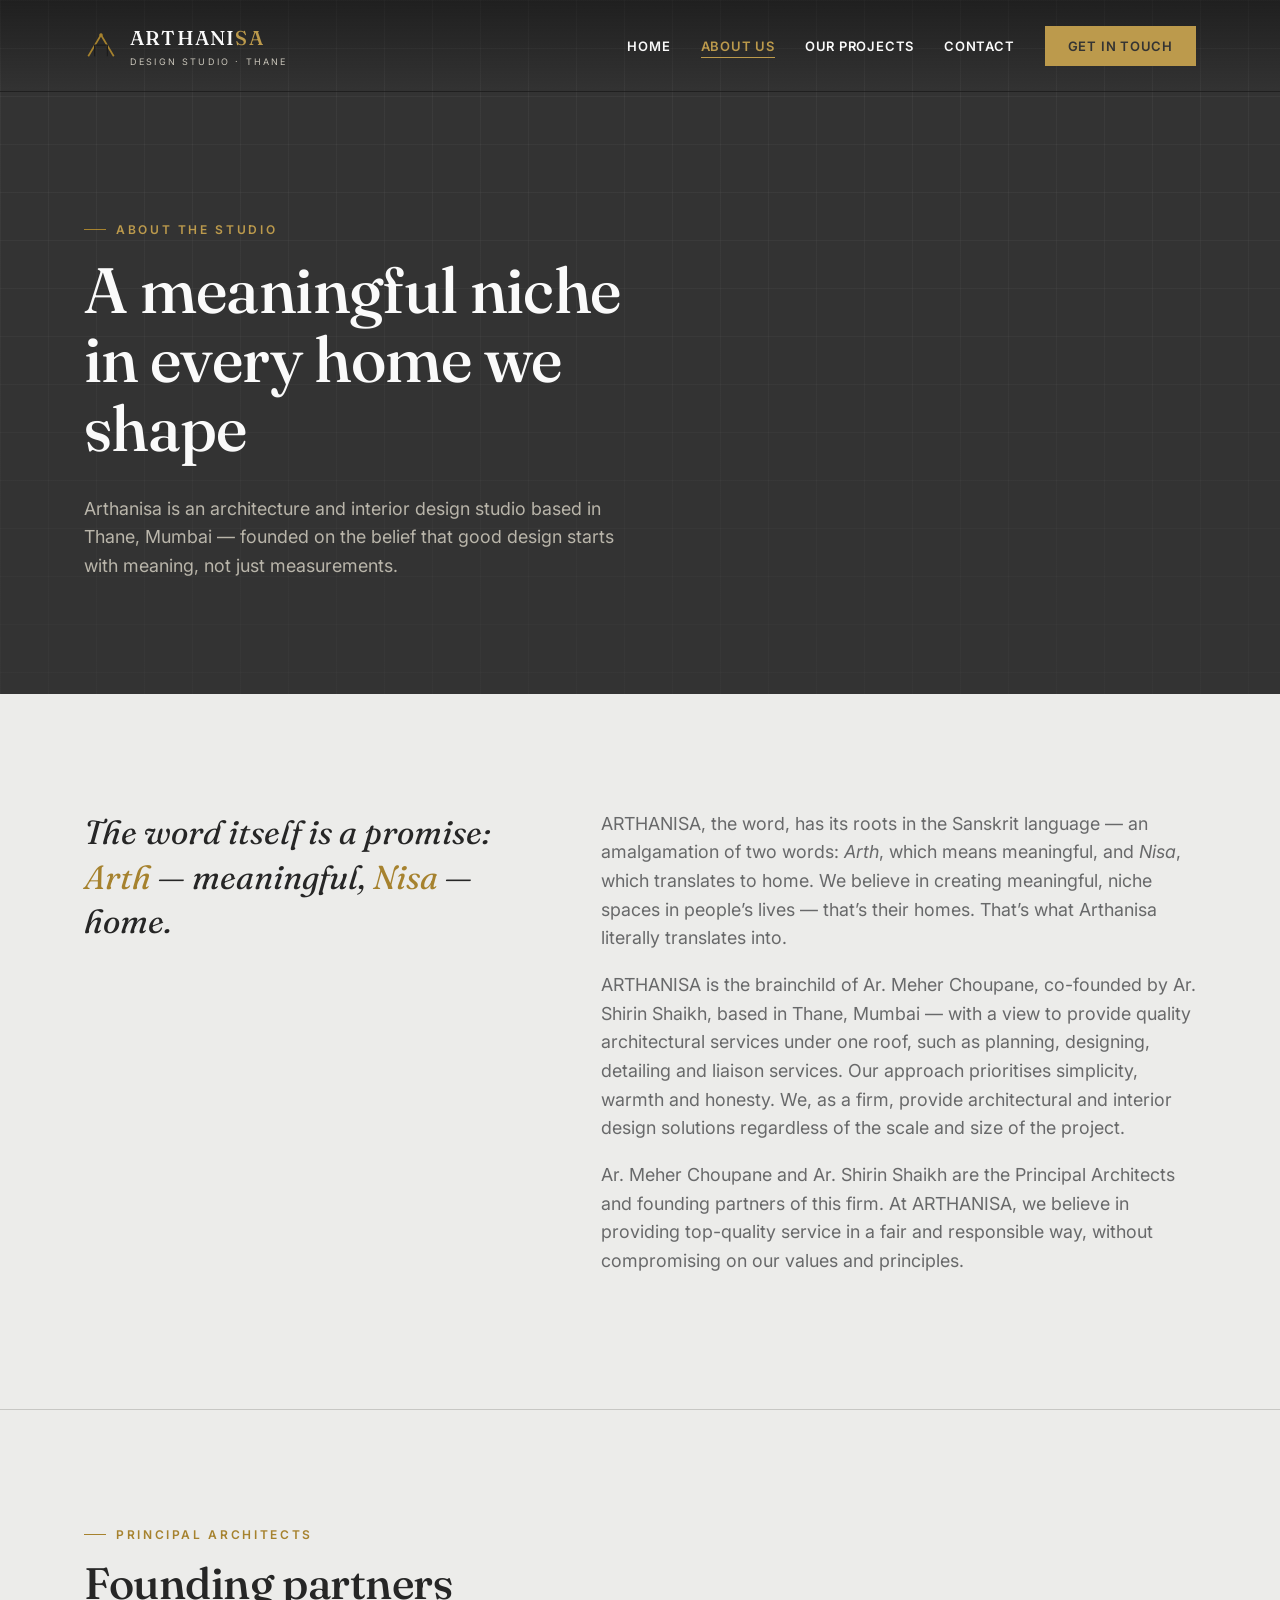
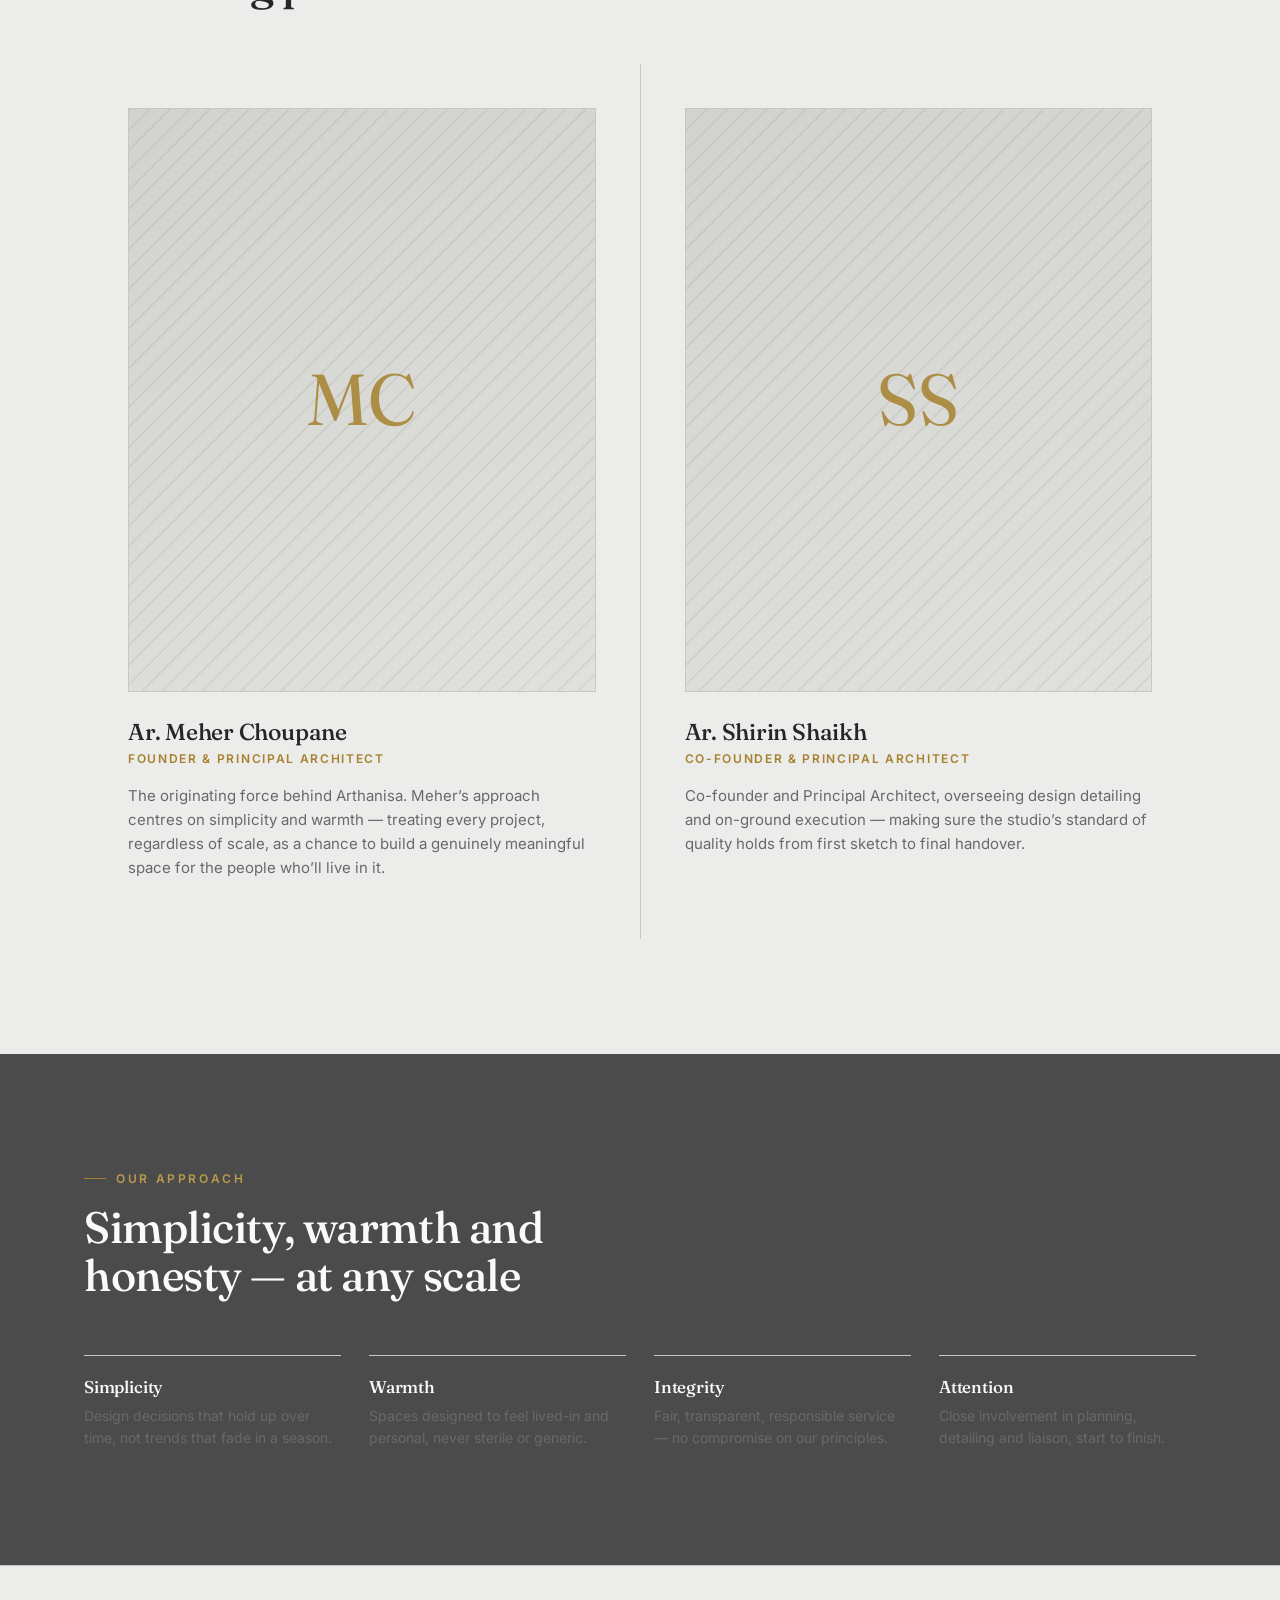
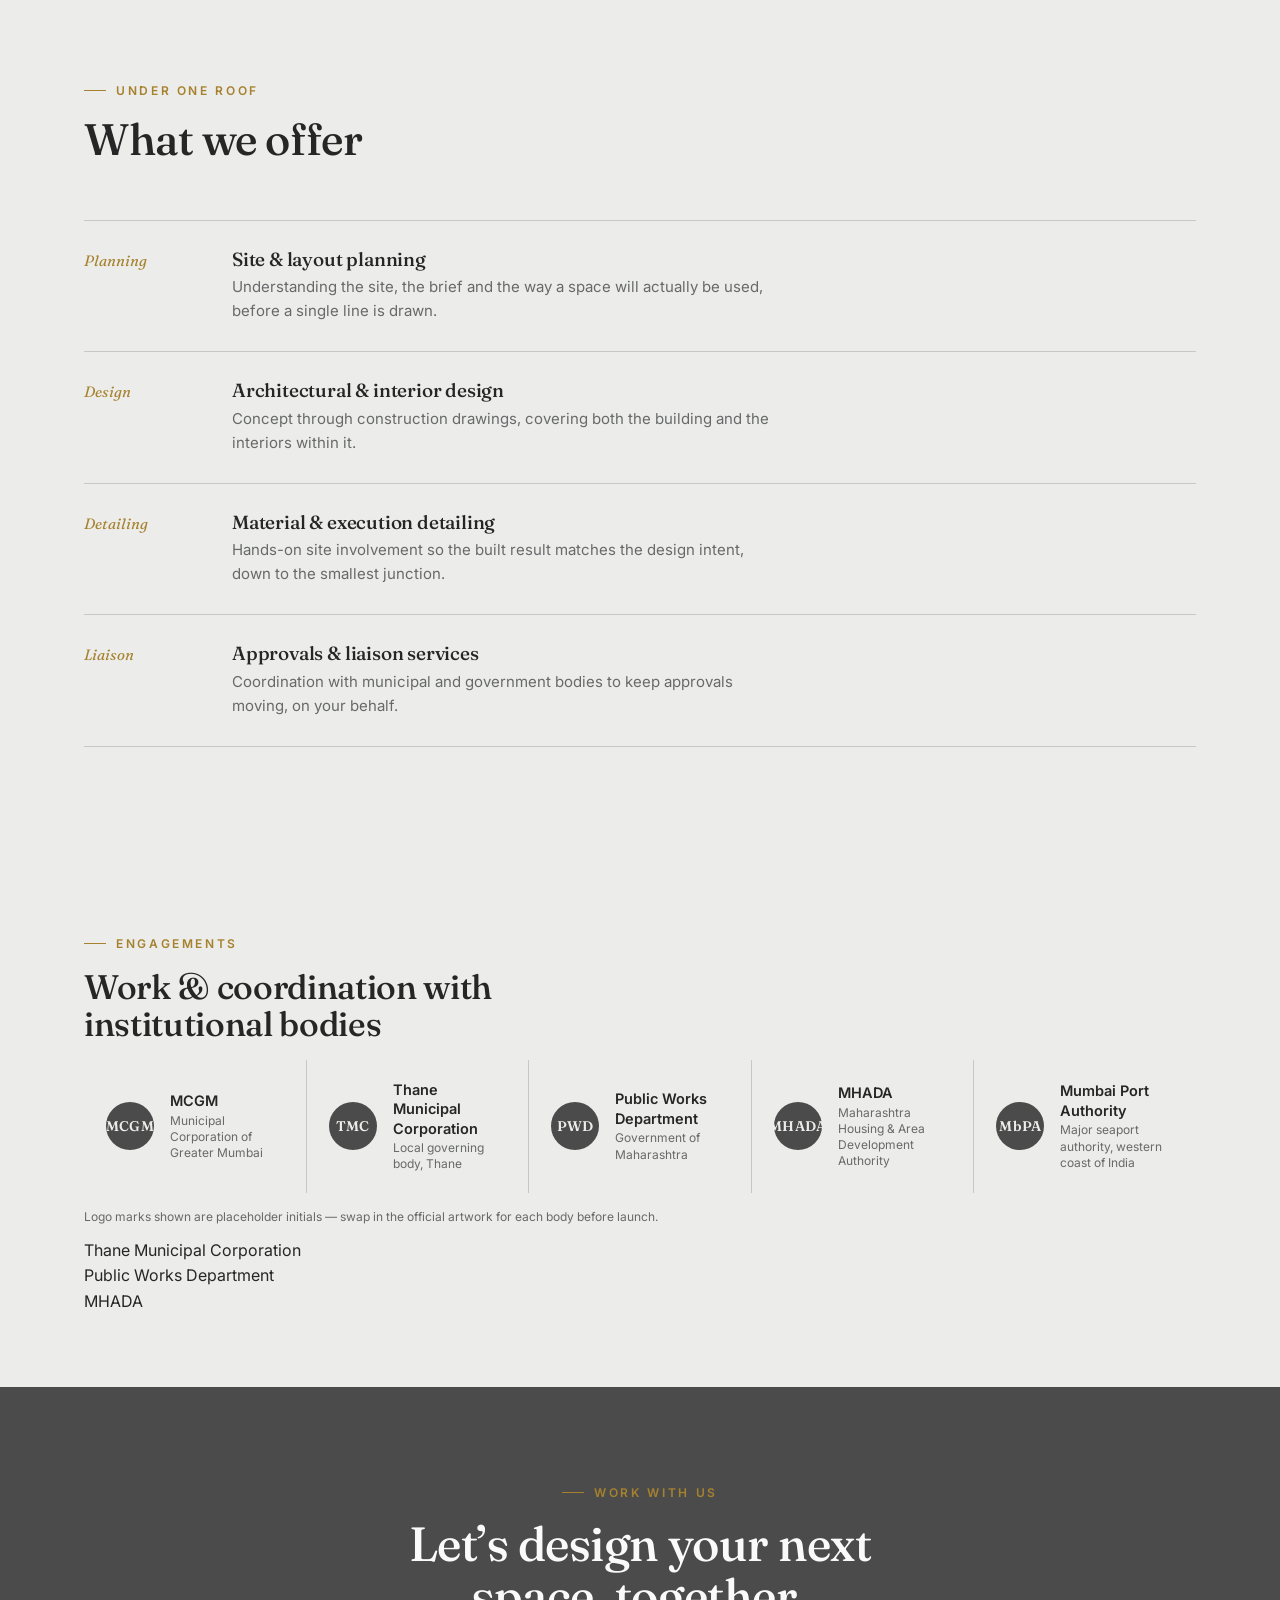
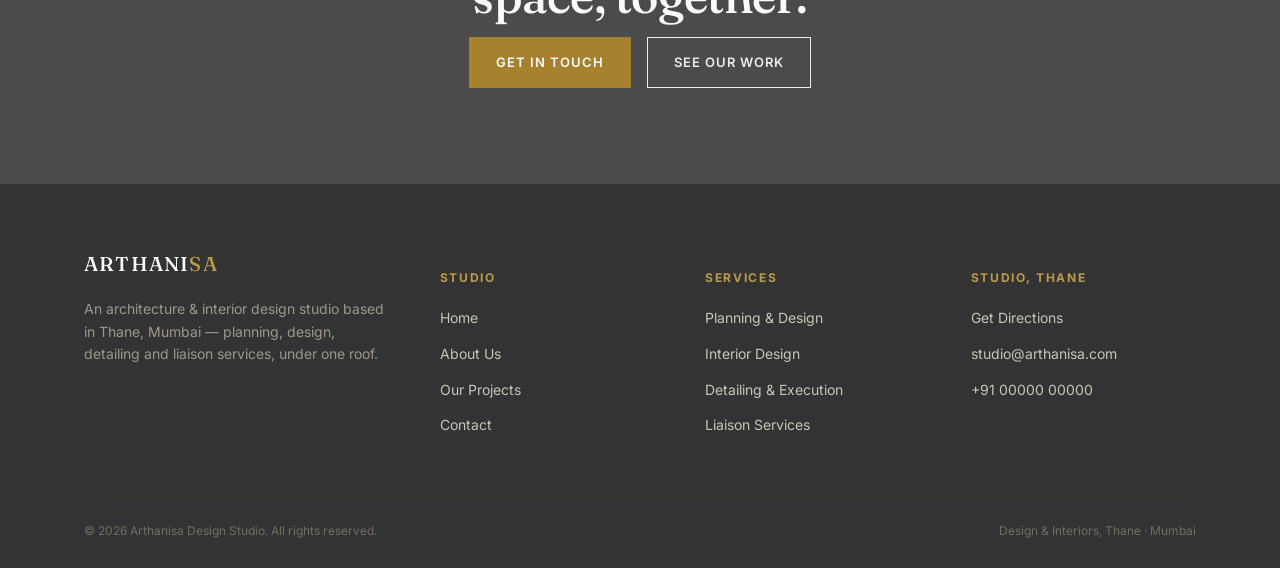
==== about.html @ e9a0fc9a "Add files via upload" ====
<!DOCTYPE html>
<html lang="en">
<head>
<meta charset="UTF-8">
<meta name="viewport" content="width=device-width, initial-scale=1.0">
<title>About Us — Arthanisa Design Studio</title>
<meta name="description" content="Arthanisa Design Studio was founded by Ar. Meher Choupane and co-founded by Ar. Shirin Shaikh in Thane, Mumbai — offering planning, design, detailing and liaison services under one roof.">
<link rel="preconnect" href="https://fonts.googleapis.com">
<link rel="stylesheet" href="style.css">
</head>
<body>

<!-- ================= HEADER ================= -->
<header class="site-header">
  <div class="wrap">
    <a href="index.html" class="logo">
      <svg class="logo-mark" viewBox="0 0 40 40" fill="none" xmlns="http://www.w3.org/2000/svg">
        <path d="M5 32 L20 7 L35 32" stroke="#A6822E" stroke-width="2"/>
        <path d="M12.5 32 V19 H27.5 V32" stroke="#1C1C1C" stroke-width="1.4"/>
        <circle cx="20" cy="7" r="2.1" fill="#A6822E"/>
      </svg>
      <span>
        <span class="logo-word">ARTHANI<em>SA</em></span>
        <span class="logo-sub">Design Studio · Thane</span>
      </span>
    </a>
    <div class="nav-menu">
      <ul class="nav-links">
        <li><a href="index.html">Home</a></li>
        <li><a href="about.html" class="is-active">About Us</a></li>
        <li><a href="projects.html">Our Projects</a></li>
        <li><a href="contact.html">Contact</a></li>
        <li><a href="contact.html" class="nav-cta">Get in Touch</a></li>
  </ul>
      <button class="nav-toggle" aria-label="Toggle menu"><span></span><span></span><span></span></button>
    </div>
  </div>
</header>

<!-- ================= PAGE HERO ================= -->
<section class="page-hero">
  <div class="hero-grid"></div>
  <div class="wrap">
    <div class="eyebrow">About the studio</div>
    <h1>A meaningful niche in every home we shape</h1>
    <p class="lede">Arthanisa is an architecture and interior design studio based in Thane, Mumbai — founded on the belief that good design starts with meaning, not just measurements.</p>
  </div>
</section>

<!-- ================= ORIGIN STORY ================= -->
<section class="section">
  <div class="wrap">
    <div class="philosophy">
      <blockquote class="reveal">The word itself is a promise: <em>Arth</em> — meaningful, <em>Nisa</em> — home.</blockquote>
      <div class="reveal">
        <p class="lede">ARTHANISA, the word, has its roots in the Sanskrit language — an amalgamation of two words: <em>Arth</em>, which means meaningful, and <em>Nisa</em>, which translates to home. We believe in creating meaningful, niche spaces in people&rsquo;s lives — that&rsquo;s their homes. That&rsquo;s what Arthanisa literally translates into.</p>
        <p class="lede">ARTHANISA is the brainchild of Ar. Meher Choupane, co-founded by Ar. Shirin Shaikh, based in Thane, Mumbai — with a view to provide quality architectural services under one roof, such as planning, designing, detailing and liaison services. Our approach prioritises simplicity, warmth and honesty. We, as a firm, provide architectural and interior design solutions regardless of the scale and size of the project.</p>
        <p class="lede">Ar. Meher Choupane and Ar. Shirin Shaikh are the Principal Architects and founding partners of this firm. At ARTHANISA, we believe in providing top-quality service in a fair and responsible way, without compromising on our values and principles.</p>
      </div>
    </div>
  </div>
</section>

<!-- ================= FOUNDERS ================= -->
<section class="section grid-line-top">
  <div class="wrap">
    <div class="eyebrow reveal">Principal architects</div>
    <h2 class="reveal" style="font-size:clamp(28px,3.6vw,44px); max-width:16ch;">Founding partners</h2>

    <div class="founders reveal">
      <div class="founder">
        <div class="founder-photo"><span class="initials">MC</span></div>
        <h3>Ar. Meher Choupane</h3>
        <span class="role">Founder &amp; Principal Architect</span>
        <p>The originating force behind Arthanisa. Meher&rsquo;s approach centres on simplicity and warmth — treating every project, regardless of scale, as a chance to build a genuinely meaningful space for the people who&rsquo;ll live in it.</p>
      </div>
      <div class="founder">
        <div class="founder-photo"><span class="initials">SS</span></div>
        <h3>Ar. Shirin Shaikh</h3>
        <span class="role">Co-Founder &amp; Principal Architect</span>
        <p>Co-founder and Principal Architect, overseeing design detailing and on-ground execution — making sure the studio&rsquo;s standard of quality holds from first sketch to final handover.</p>
      </div>
    </div>
  </div>
</section>

<!-- ================= APPROACH / VALUES ================= -->
<section class="section section--dark">
  <div class="wrap">
    <div class="eyebrow reveal">Our approach</div>
    <h2 class="reveal" style="color:#FAFAFA; font-size:clamp(28px,3.6vw,44px); max-width:18ch;">Simplicity, warmth and honesty — at any scale</h2>
    <div class="value-list reveal">
      <div class="value-item">
        <h4 style="color:#FAFAFA;">Simplicity</h4>
        <p>Design decisions that hold up over time, not trends that fade in a season.</p>
      </div>
      <div class="value-item">
        <h4 style="color:#FAFAFA;">Warmth</h4>
        <p>Spaces designed to feel lived-in and personal, never sterile or generic.</p>
      </div>
      <div class="value-item">
        <h4 style="color:#FAFAFA;">Integrity</h4>
        <p>Fair, transparent, responsible service — no compromise on our principles.</p>
      </div>
      <div class="value-item">
        <h4 style="color:#FAFAFA;">Attention</h4>
        <p>Close involvement in planning, detailing and liaison, start to finish.</p>
      </div>
    </div>
  </div>
</section>

<!-- ================= WHAT WE OFFER ================= -->
<section class="section grid-line-top">
  <div class="wrap">
    <div class="eyebrow reveal">Under one roof</div>
    <h2 class="reveal" style="font-size:clamp(28px,3.6vw,44px); max-width:16ch;">What we offer</h2>
    <div class="process reveal">
      <div class="process-item">
        <span class="step">Planning</span>
        <div>
          <h4>Site &amp; layout planning</h4>
          <p>Understanding the site, the brief and the way a space will actually be used, before a single line is drawn.</p>
        </div>
      </div>
      <div class="process-item">
        <span class="step">Design</span>
        <div>
          <h4>Architectural &amp; interior design</h4>
          <p>Concept through construction drawings, covering both the building and the interiors within it.</p>
        </div>
      </div>
      <div class="process-item">
        <span class="step">Detailing</span>
        <div>
          <h4>Material &amp; execution detailing</h4>
          <p>Hands-on site involvement so the built result matches the design intent, down to the smallest junction.</p>
        </div>
      </div>
      <div class="process-item">
        <span class="step">Liaison</span>
        <div>
          <h4>Approvals &amp; liaison services</h4>
          <p>Coordination with municipal and government bodies to keep approvals moving, on your behalf.</p>
        </div>
      </div>
    </div>
  </div>
</section>

<!-- ================= ENGAGEMENTS ================= -->
<section class="section section--tight">
  <div class="wrap">
    <div class="eyebrow reveal">Engagements</div>
    <h2 class="reveal" style="font-size:clamp(24px,3vw,34px); max-width:20ch;">Work &amp; coordination with institutional bodies</h2>
    <div class="org-badges reveal">
      <div class="org-badge"><span class="mark">MCGM</span><span class="name">MCGM<small>Municipal Corporation of Greater Mumbai</small></span></div>
      <div class="org-badge"><span class="mark">TMC</span><span class="name">Thane Municipal Corporation<small>Local governing body, Thane</small></span></div>
      <div class="org-badge"><span class="mark">PWD</span><span class="name">Public Works Department<small>Government of Maharashtra</small></span></div>
      <div class="org-badge"><span class="mark">MHADA</span><span class="name">MHADA<small>Maharashtra Housing &amp; Area Development Authority</small></span></div>
      <div class="org-badge"><span class="mark">MbPA</span><span class="name">Mumbai Port Authority<small>Major seaport authority, western coast of India</small></span></div>
    </div>
    <p class="form-note reveal" style="margin-top:14px;">Logo marks shown are placeholder initials — swap in the official artwork for each body before launch.</p>
      <div class="engagement">Thane Municipal Corporation</div>
      <div class="engagement">Public Works Department</div>
      <div class="engagement">MHADA</div>
    </div>
  </div>
</section>

<!-- ================= CTA ================= -->
<section class="cta-band">
  <div class="wrap">
    <div class="eyebrow reveal" style="justify-content:center;">Work with us</div>
    <h2 class="reveal">Let&rsquo;s design your next space, together.</h2>
    <div class="cta-actions reveal">
      <a href="contact.html" class="btn btn--gold">Get in Touch</a>
      <a href="projects.html" class="btn btn--on-dark">See Our Work</a>
    </div>
  </div>
</section>

<!-- ================= FOOTER ================= -->
<footer class="site-footer">
  <div class="wrap">
    <div class="footer-top">
      <div class="footer-brand">
        <span class="logo-word">ARTHANI<em style="color:#BC9A4C;font-style:normal;">SA</em></span>
        <p>An architecture &amp; interior design studio based in Thane, Mumbai — planning, design, detailing and liaison services, under one roof.</p>
      </div>
      <div class="footer-col">
        <h5>Studio</h5>
        <ul>
          <li><a href="index.html">Home</a></li>
          <li><a href="about.html">About Us</a></li>
          <li><a href="projects.html">Our Projects</a></li>
          <li><a href="contact.html">Contact</a></li>
        </ul>
      </div>
      <div class="footer-col">
        <h5>Services</h5>
        <ul>
          <li><a href="about.html">Planning &amp; Design</a></li>
          <li><a href="about.html">Interior Design</a></li>
          <li><a href="about.html">Detailing &amp; Execution</a></li>
          <li><a href="about.html">Liaison Services</a></li>
        </ul>
      </div>
      <div class="footer-col">
        <h5>Studio, Thane</h5>
        <ul>
          <li><a href="https://www.google.com/maps/place/Arthanisa+Design+Studio/@19.1889408,72.9808896,14z" target="_blank" rel="noopener">Get Directions</a></li>
          <li><a href="mailto:studio@arthanisa.com">studio@arthanisa.com</a></li>
          <li><a href="tel:+910000000000">+91 00000 00000</a></li>
        </ul>
      </div>
    </div>
    <div class="footer-bottom">
      <span>&copy; 2026 Arthanisa Design Studio. All rights reserved.</span>
      <span>Design &amp; Interiors, Thane · Mumbai</span>
    </div>
  </div>
</footer>

<script src="script.js"></script>
</body>
</html>
---- style.css ----
/* =========================================================
   ARTHANISA — Design tokens
   Grey (concrete / drafting paper) + Gold (accent) editorial theme
   Display: Fraunces  |  Body: Inter  |  Label: Inter (tracked caps)
   ========================================================= */

@import url('https://fonts.googleapis.com/css2?family=Fraunces:ital,opsz,wght@0,9..144,300;0,9..144,400;0,9..144,500;0,9..144,600;1,9..144,400;1,9..144,500&family=Inter:wght@300;400;500;600;700&display=swap');

:root{
  /* greys — neutral concrete / drafting-paper range (no warm/beige cast) */
  --ink:        #262626;
  --charcoal:   #4B4B4B;
  --charcoal-2: #3E3E3E;
  --charcoal-3: #333333;
  --paper:      #ECECEA;
  --paper-2:    #E0E0DD;
  --paper-3:    #D2D2CE;
  --grey-text:  #68696A;
  --grey-line:  #C7C7C4;

  /* gold — used sparingly, as an accent only */
  --gold:       #A6822E;
  --gold-2:     #BC9A4C;
  --gold-soft:  rgba(166,130,46,0.14);

  --white:      #FAFAFA;

  --font-display: 'Fraunces', serif;
  --font-body: 'Inter', sans-serif;

  --container: 1240px;
  --pad: clamp(24px, 5vw, 72px);

  --ease: cubic-bezier(.22,.61,.36,1);
}

*,*::before,*::after{ box-sizing:border-box; }
html{ scroll-behavior:smooth; overflow-x:hidden; }
body{
  margin:0;
  background:var(--paper);
  color:var(--ink);
  font-family:var(--font-body);
  font-weight:400;
  line-height:1.6;
  -webkit-font-smoothing:antialiased;
  overflow-x:hidden;
  max-width:100%;
}
img{ max-width:100%; display:block; }
a{ color:inherit; text-decoration:none; }
h1,h2,h3,h4{
  font-family:var(--font-display);
  font-weight:500;
  line-height:1.08;
  margin:0 0 .5em;
  letter-spacing:-0.01em;
}
p{ margin:0 0 1em; }
ul{ margin:0; padding:0; list-style:none; }
button{ font-family:inherit; }

@media (prefers-reduced-motion: reduce){
  *{ animation-duration:0.001ms !important; animation-iteration-count:1 !important; transition-duration:0.001ms !important; scroll-behavior:auto !important; }
}

/* ---------- utility ---------- */
.wrap{ max-width:var(--container); margin:0 auto; padding:0 var(--pad); }
.eyebrow{
  font-family:var(--font-body);
  font-size:12px;
  letter-spacing:.22em;
  text-transform:uppercase;
  color:var(--gold);
  display:flex;
  align-items:center;
  gap:10px;
  font-weight:600;
  margin-bottom:16px;
}
.eyebrow::before{
  content:"";
  width:22px;height:1px;
  background:var(--gold);
  display:inline-block;
}
.section{ padding:clamp(64px,9vw,120px) 0; }
.section--tight{ padding:clamp(40px,6vw,72px) 0; }
.section--dark{ background:var(--charcoal); color:var(--paper); }
.section--dark .eyebrow{ color:var(--gold-2); }
.grid-line-top{ border-top:1px solid var(--grey-line); }
.center{ text-align:center; }
.lede{
  font-size:clamp(17px,1.4vw,19px);
  color:var(--grey-text);
  max-width:640px;
}
.section--dark .lede{ color:#B9B5AA; }

.btn{
  display:inline-flex;
  align-items:center;
  gap:10px;
  padding:14px 26px;
  border:1px solid var(--ink);
  color:var(--ink);
  font-size:13px;
  letter-spacing:.08em;
  text-transform:uppercase;
  font-weight:600;
  background:transparent;
  cursor:pointer;
  transition:background .35s var(--ease), color .35s var(--ease), border-color .35s var(--ease);
}
.btn:hover{ background:var(--ink); color:var(--white); }
.btn--gold{ border-color:var(--gold); background:var(--gold); color:var(--white); }
.btn--gold:hover{ background:var(--gold-2); border-color:var(--gold-2); color:var(--white); }
.btn--on-dark{ border-color:var(--paper); color:var(--paper); }
.btn--on-dark:hover{ background:var(--paper); color:var(--ink); }
.btn svg{ width:14px; height:14px; transition:transform .35s var(--ease); }
.btn:hover svg{ transform:translateX(4px); }

.tag{
  font-size:11px;
  letter-spacing:.14em;
  text-transform:uppercase;
  color:var(--grey-text);
  font-weight:600;
}

/* ---------- reveal on scroll ---------- */
.reveal{ opacity:0; transform:translateY(22px); transition:opacity .8s var(--ease), transform .8s var(--ease); }
.reveal.is-visible{ opacity:1; transform:translateY(0); }

/* ---------- header ---------- */
/* Full menu visible at the top of the page. Once you scroll past the hero,
   it collapses into a single toggle button; clicking it opens a small
   dropdown panel anchored top-right — not a full-screen takeover. On
   narrow screens there's never room for the full row, so the toggle +
   dropdown pattern is used from the start there too. */
.site-header{
  position:fixed; top:0; left:0; right:0; z-index:100;
  padding:22px 0;
  background:linear-gradient(to bottom, rgba(16,16,16,.55), rgba(16,16,16,0));
  transition:background .4s var(--ease), padding .4s var(--ease), border-color .4s var(--ease);
  border-bottom:1px solid transparent;
}
.site-header.is-scrolled{
  background:rgba(236,236,234,0.9);
  backdrop-filter:blur(14px);
  -webkit-backdrop-filter:blur(14px);
  padding:14px 0;
  border-bottom:1px solid var(--grey-line);
}
.site-header .wrap{ display:flex; align-items:center; justify-content:space-between; gap:20px; }

.logo{ display:flex; align-items:center; gap:12px; position:relative; z-index:101; flex:none; }
.logo-mark{ width:34px; height:34px; flex:none; }
.logo-mark path{ transition:stroke .4s var(--ease); }
.logo-word{
  font-family:var(--font-display);
  font-size:20px;
  letter-spacing:.06em;
  font-weight:500;
  color:var(--white);
  transition:color .4s var(--ease);
}
.logo-word em{ color:var(--gold-2); font-style:normal; transition:color .4s var(--ease); }
.logo-sub{
  display:block;
  font-family:var(--font-body);
  font-size:9px;
  letter-spacing:.24em;
  text-transform:uppercase;
  color:#C9C5BA;
  margin-top:1px;
  transition:color .4s var(--ease);
}
.site-header.is-scrolled .logo-word{ color:var(--ink); }
.site-header.is-scrolled .logo-word em{ color:var(--gold); }
.site-header.is-scrolled .logo-sub{ color:var(--grey-text); }

/* holds the full row + the toggle; positioned so the dropdown can anchor to it */
.nav-menu{ position:relative; display:flex; align-items:center; gap:26px; }

/* full horizontal menu — shown at the top of wide screens */
.nav-links{ display:flex; align-items:center; gap:30px; }
.nav-links a{
  font-size:13px;
  letter-spacing:.06em;
  text-transform:uppercase;
  font-weight:600;
  color:var(--white);
  position:relative;
  padding:4px 0;
  transition:color .3s var(--ease);
}
.nav-links a::after{
  content:"";
  position:absolute; left:0; right:100%; bottom:0;
  height:1px; background:var(--gold-2);
  transition:right .35s var(--ease);
}
.nav-links a:hover::after,
.nav-links a.is-active::after{ right:0; }
.nav-links a.is-active{ color:var(--gold-2); }
.nav-links a.nav-cta{
  padding:11px 22px;
  border:1px solid var(--gold-2); background:var(--gold-2); color:var(--charcoal-3);
  transition:background .3s var(--ease), color .3s var(--ease), border-color .3s var(--ease);
}
.nav-links a.nav-cta::after{ display:none; }
.nav-links a.nav-cta:hover{ background:transparent; color:var(--gold-2); }

.site-header.is-scrolled .nav-links a{ color:var(--ink); }
.site-header.is-scrolled .nav-links a::after{ background:var(--gold); }
.site-header.is-scrolled .nav-links a.is-active{ color:var(--gold); }
.site-header.is-scrolled .nav-links a.nav-cta{ border-color:var(--gold); background:var(--gold); color:var(--white); }
.site-header.is-scrolled .nav-links a.nav-cta:hover{ background:transparent; color:var(--gold); }

/* the toggle — hidden while the full row shows, appears once scrolled (or always, on narrow screens) */
.nav-toggle{
  display:none; flex-direction:column; justify-content:center; gap:6px;
  background:none; border:none; cursor:pointer; padding:8px;
  position:relative; z-index:101;
}
.nav-toggle span{ display:block; width:24px; height:1.5px; background:var(--white); transition:transform .3s var(--ease), opacity .3s var(--ease), background .4s var(--ease); }
.site-header.is-scrolled .nav-toggle span{ background:var(--ink); }
.nav-toggle.is-active span:nth-child(1){ transform:translateY(7px) rotate(45deg); }
.nav-toggle.is-active span:nth-child(2){ opacity:0; }
.nav-toggle.is-active span:nth-child(3){ transform:translateY(-7px) rotate(-45deg); }

.site-header.is-scrolled .nav-toggle{ display:flex; }
.site-header.is-scrolled .nav-links{ display:none; }

/* the compact dropdown — solid, opaque, anchored under the toggle. No fade-through, no full-screen takeover. */
.site-header.is-scrolled .nav-links.is-open{
  display:flex; flex-direction:column; align-items:stretch; gap:2px;
  position:absolute; top:calc(100% + 14px); right:0;
  background:var(--paper); border:1px solid var(--grey-line);
  box-shadow:0 18px 40px rgba(0,0,0,.16);
  padding:14px 18px; min-width:210px;
}
.site-header.is-scrolled .nav-links.is-open a{ color:var(--ink); padding:9px 0; }
.site-header.is-scrolled .nav-links.is-open a.nav-cta{ margin-top:8px; text-align:center; border-color:var(--gold); background:var(--gold); color:var(--white); }
.site-header.is-scrolled .nav-links.is-open a.nav-cta:hover{ background:transparent; color:var(--gold); }

@media (max-width:820px){
  /* never enough room for the full row — toggle + dropdown from the start */
  .nav-links{ display:none; }
  .nav-toggle{ display:flex; }
  .nav-links.is-open{
    display:flex; flex-direction:column; align-items:stretch; gap:2px;
    position:absolute; top:calc(100% + 14px); right:0;
    background:var(--paper); border:1px solid var(--grey-line);
    box-shadow:0 18px 40px rgba(0,0,0,.16);
    padding:14px 18px; min-width:200px; max-width:80vw;
  }
  .nav-links.is-open a{ color:var(--ink) !important; padding:9px 0; }
  .nav-links.is-open a::after{ display:none; }
  .nav-links.is-open a.is-active{ color:var(--gold) !important; }
  .nav-links.is-open a.nav-cta{ margin-top:8px; text-align:center; border-color:var(--gold) !important; background:var(--gold) !important; color:var(--white) !important; }
}

/* ---------- hero (blueprint) ---------- */
.hero{
  position:relative;
  min-height:100vh;
  display:flex; align-items:flex-end;
  background:var(--charcoal-3);
  color:var(--paper);
  overflow:hidden;
}
.hero-grid{
  position:absolute; inset:0;
  background-image:
    linear-gradient(rgba(230,230,228,0.055) 1px, transparent 1px),
    linear-gradient(90deg, rgba(230,230,228,0.055) 1px, transparent 1px);
  background-size:48px 48px;
  mask-image:linear-gradient(to bottom, rgba(0,0,0,.9), rgba(0,0,0,.15));
}
.hero-glow{
  position:absolute; inset:-20% -10% auto -10%; height:70%;
  background:radial-gradient(60% 60% at 70% 20%, rgba(166,130,46,0.13), transparent 70%);
  pointer-events:none;
}
.hero-art{
  position:absolute; right:clamp(-60px,4vw,60px); top:50%;
  transform:translateY(-50%);
  width:min(52vw,640px);
  opacity:.9;
}
.hero-art path,.hero-art line,.hero-art circle,.hero-art rect{
  vector-effect:non-scaling-stroke;
}
.hero-inner{ position:relative; z-index:2; padding-bottom:clamp(56px,8vw,96px); width:100%; }
.hero-kicker{
  display:flex; align-items:center; gap:12px;
  font-size:12px; letter-spacing:.24em; text-transform:uppercase;
  color:var(--gold-2); font-weight:600; margin-bottom:28px;
}
.hero-kicker::before{ content:""; width:34px; height:1px; background:var(--gold-2); }
.hero h1{
  font-size:clamp(40px,6.4vw,84px);
  max-width:16ch;
  color:var(--white);
  margin-bottom:28px;
}
.hero h1 em{ font-style:italic; color:var(--gold-2); font-weight:400; }
.hero-sub{
  max-width:520px;
  color:#B9B5AA;
  font-size:clamp(15px,1.2vw,18px);
  margin-bottom:40px;
}
.hero-actions{ display:flex; gap:16px; flex-wrap:wrap; align-items:center; }
.hero-coords{
  position:absolute; left:var(--pad); bottom:32px; z-index:2;
  display:flex; gap:36px; color:#8A867B; font-size:11px; letter-spacing:.12em; text-transform:uppercase;
}
.hero-coords b{ display:block; color:var(--paper); font-family:var(--font-display); font-size:22px; font-weight:500; letter-spacing:0; text-transform:none; margin-bottom:2px;}
@media (max-width:880px){
  .hero-art{ opacity:.35; width:80vw; right:-10vw; }
  .hero-coords{ display:none; }
}

/* ---------- inner page hero (shorter) ---------- */
.page-hero{
  position:relative;
  padding:clamp(160px,20vw,220px) 0 clamp(64px,8vw,96px);
  background:var(--charcoal-3);
  color:var(--paper);
  overflow:hidden;
}
.page-hero .hero-grid{ mask-image:linear-gradient(to bottom, rgba(0,0,0,.9), rgba(0,0,0,.35)); }
.page-hero h1{ font-size:clamp(38px,5.6vw,64px); color:var(--white); max-width:14ch; }
.page-hero .lede{ color:#B9B5AA; max-width:560px; }
.page-hero .eyebrow{ color:var(--gold-2); }

/* ---------- philosophy / quote strip ---------- */
.philosophy{
  display:grid; grid-template-columns:0.85fr 1.15fr; gap:clamp(32px,6vw,96px);
  align-items:start;
}
.philosophy blockquote{
  margin:0; font-family:var(--font-display); font-weight:400; font-style:italic;
  font-size:clamp(22px,2.6vw,34px); line-height:1.35; color:var(--ink);
}
.philosophy blockquote em{ color:var(--gold); font-style:italic; }
@media (max-width:820px){ .philosophy{ grid-template-columns:1fr; } }

/* ---------- number cards / expertise ---------- */
.card-grid{ display:grid; grid-template-columns:repeat(3,1fr); gap:1px; background:var(--grey-line); margin-top:56px; }
.exp-card{ background:var(--paper); padding:40px 32px; position:relative; }
.exp-card .num{ font-family:var(--font-display); font-style:italic; color:var(--gold); font-size:14px; margin-bottom:24px; display:block; }
.exp-card h3{ font-size:21px; margin-bottom:12px; }
.exp-card p{ color:var(--grey-text); font-size:15px; margin:0; }
@media (max-width:880px){ .card-grid{ grid-template-columns:1fr; } }

/* ---------- founders ---------- */
.founders{ display:grid; grid-template-columns:repeat(2,1fr); gap:1px; background:var(--grey-line); margin-top:56px; }
.founder{ background:var(--paper); padding:44px; }
.founder-photo{
  width:100%; aspect-ratio:4/5; margin-bottom:28px;
  background:
    repeating-linear-gradient(135deg, rgba(28,28,28,0.06) 0 2px, transparent 2px 14px),
    linear-gradient(160deg, var(--paper-3), var(--paper-2));
  position:relative; overflow:hidden;
  border:1px solid var(--grey-line);
}
.founder-photo .initials{
  position:absolute; inset:0; display:flex; align-items:center; justify-content:center;
  font-family:var(--font-display); font-size:clamp(48px,6vw,72px); color:var(--gold); opacity:.85;
}
.founder h3{ font-size:23px; margin-bottom:4px; }
.founder .role{ display:block; font-size:12px; letter-spacing:.14em; text-transform:uppercase; color:var(--gold); font-weight:600; margin-bottom:16px; }
.founder p{ color:var(--grey-text); font-size:15px; }
@media (max-width:720px){ .founders{ grid-template-columns:1fr; } }

/* ---------- values list ---------- */
.value-list{ display:grid; grid-template-columns:repeat(4,1fr); gap:28px; margin-top:56px; }
.value-item{ padding-top:22px; border-top:1px solid var(--grey-line); }
.value-item h4{ font-size:17px; margin-bottom:8px; }
.value-item p{ color:var(--grey-text); font-size:14px; margin:0; }
@media (max-width:880px){ .value-list{ grid-template-columns:repeat(2,1fr); } }
@media (max-width:520px){ .value-list{ grid-template-columns:1fr; } }

/* ---------- engagements / empanelled bodies, with a logo mark each ---------- */
.org-badges{ display:flex; flex-wrap:wrap; gap:1px; background:var(--grey-line); margin-top:16px; }
.org-badge{
  flex:1 1 220px; min-height:96px; padding:20px 22px;
  background:var(--paper);
  display:flex; align-items:center; gap:16px;
}
.org-badge .mark{
  flex:none; width:48px; height:48px; border-radius:50%;
  background:var(--charcoal); color:var(--paper);
  display:flex; align-items:center; justify-content:center;
  font-family:var(--font-display); font-size:14px; font-weight:600; letter-spacing:.02em;
}
.org-badge .name{ font-size:14.5px; font-weight:600; color:var(--ink); line-height:1.35; }
.org-badge .name small{ display:block; font-weight:400; color:var(--grey-text); font-size:12px; margin-top:2px; }
.section--dark .org-badges{ background:#413F39; }
.section--dark .org-badge{ background:var(--charcoal-2); }
.section--dark .org-badge .name{ color:var(--paper); }
.section--dark .org-badge .name small{ color:#9C988D; }
.section--dark .org-badge .mark{ background:var(--paper); color:var(--charcoal-3); }
@media (max-width:560px){ .org-badge{ flex:1 1 100%; } }

/* ---------- projects grid ---------- */
.filter-bar{ display:flex; gap:10px; flex-wrap:wrap; margin:44px 0 8px; }
.filter-btn{
  padding:10px 20px; border:1px solid var(--grey-line); background:transparent;
  font-size:12px; letter-spacing:.1em; text-transform:uppercase; font-weight:600; color:var(--grey-text);
  cursor:pointer; transition:all .3s var(--ease);
}
.filter-btn:hover{ border-color:var(--gold); color:var(--ink); }
.filter-btn.is-active{ background:var(--ink); border-color:var(--ink); color:var(--white); }

/* ---------- project feature list (StudioMAT-style: map + gallery + spec sheet) ---------- */
.project-list{ margin-top:36px; }
.project-feature{
  display:grid; grid-template-columns:1.15fr 1fr; gap:clamp(28px,4vw,56px);
  padding:clamp(28px,4vw,44px) 0; border-top:1px solid var(--grey-line);
  align-items:center;
}
.project-list .project-feature:last-child{ border-bottom:1px solid var(--grey-line); }
.pf-media{
  display:grid; grid-template-columns:1fr 1fr; grid-template-rows:1fr 1fr; gap:8px;
  aspect-ratio:16/11;
}
.pf-tile{
  position:relative; overflow:hidden; border:1px solid var(--grey-line);
  background:linear-gradient(150deg, var(--paper-3), var(--paper-2));
}
.pf-tile.pf-map{
  grid-row:1 / 3;
  display:flex; align-items:center; justify-content:center;
  background:var(--paper-2);
}
.pf-meta h3{ font-size:clamp(21px,2.2vw,26px); margin:6px 0 0; }
.pf-meta .tag{ display:block; margin-bottom:6px; }
.pf-specs{
  display:grid; grid-template-columns:1fr 1fr; gap:16px 24px;
  margin:22px 0; padding:20px 0; border-top:1px solid var(--grey-line); border-bottom:1px solid var(--grey-line);
}
.pf-specs dt{ font-size:11px; letter-spacing:.12em; text-transform:uppercase; color:var(--grey-text); margin-bottom:4px; }
.pf-specs dd{ margin:0; font-size:15px; color:var(--ink); font-weight:500; }
.pf-meta .loc{ font-size:13px; color:var(--grey-text); }
.project-feature.is-hidden{ display:none; }
@media (max-width:780px){
  .project-feature{ grid-template-columns:1fr; }
  .pf-media{ order:-1; }
}

.project-grid{ display:grid; grid-template-columns:repeat(3,1fr); gap:28px; margin-top:36px; }
.project-card{
  display:block; border:1px solid var(--grey-line); overflow:hidden; background:var(--paper);
  transition:transform .1s;
}
.project-thumb{
  aspect-ratio:5/4; position:relative; overflow:hidden;
  background:
    repeating-linear-gradient(45deg, rgba(28,28,28,0.05) 0 2px, transparent 2px 16px),
    linear-gradient(150deg, var(--paper-3), var(--paper-2));
}
.project-thumb svg{ position:absolute; inset:0; width:100%; height:100%; }
.project-thumb .corner{ position:absolute; width:14px; height:14px; border-color:var(--gold); opacity:.8; }
.project-thumb .corner.tl{ top:12px; left:12px; border-top:1px solid; border-left:1px solid; }
.project-thumb .corner.br{ bottom:12px; right:12px; border-bottom:1px solid; border-right:1px solid; }
.project-body{ padding:22px 22px 26px; }
.project-body .tag{ margin-bottom:8px; display:block; }
.project-body h3{ font-size:19px; margin-bottom:4px; }
.project-body .loc{ font-size:13px; color:var(--grey-text); }
@media (max-width:980px){ .project-grid{ grid-template-columns:repeat(2,1fr); } }
@media (max-width:620px){ .project-grid{ grid-template-columns:1fr; } }

.project-card[data-cat]{ }
.project-card.is-hidden{ display:none; }
/* project-feature.is-hidden already declared above, next to .project-feature */

/* ---------- process / timeline ---------- */
.process{ counter-reset:step; margin-top:56px; }
.process-item{
  display:grid; grid-template-columns:120px 1fr; gap:28px;
  padding:28px 0; border-top:1px solid var(--grey-line);
}
.process-item:last-child{ border-bottom:1px solid var(--grey-line); }
.process-item .step{
  font-family:var(--font-display); font-style:italic; color:var(--gold); font-size:15px;
}
.process-item h4{ font-size:19px; margin-bottom:6px; }
.process-item p{ color:var(--grey-text); margin:0; font-size:15px; max-width:60ch; }
@media (max-width:620px){ .process-item{ grid-template-columns:1fr; gap:6px; } }

/* ---------- testimonials ---------- */
.testimonial{
  border-top:1px solid #413F39; padding:36px 0; display:grid; grid-template-columns:1fr auto; gap:24px; align-items:start;
}
.testimonial:last-child{ border-bottom:1px solid #413F39; }
.testimonial p{ font-family:var(--font-display); font-style:italic; font-size:clamp(18px,2vw,23px); margin:0 0 14px; color:var(--white); line-height:1.45; }
.testimonial .who{ font-size:12px; letter-spacing:.1em; text-transform:uppercase; color:var(--gold-2); }
@media (max-width:700px){ .testimonial{ grid-template-columns:1fr; } }

/* ---------- CTA band ---------- */
.cta-band{
  background:var(--charcoal); color:var(--paper);
  padding:clamp(56px,8vw,96px) 0; text-align:center;
}
.cta-band h2{ color:var(--white); font-size:clamp(30px,4vw,48px); max-width:16ch; margin:0 auto 16px; }
.cta-band .lede{ margin:0 auto 36px; color:#B9B5AA; }
.cta-actions{ display:flex; gap:16px; justify-content:center; flex-wrap:wrap; }

/* ---------- contact ---------- */
.contact-layout{ display:grid; grid-template-columns:1fr 1fr; gap:clamp(40px,6vw,96px); }
.info-row{ display:flex; gap:18px; padding:22px 0; border-top:1px solid var(--grey-line); }
.info-row:last-child{ border-bottom:1px solid var(--grey-line); }
.info-row .ico{ width:20px; height:20px; flex:none; margin-top:3px; color:var(--gold); }
.info-row h4{ font-size:14px; letter-spacing:.06em; text-transform:uppercase; margin-bottom:4px; }
.info-row p{ margin:0; color:var(--grey-text); font-size:15px; }
.info-row a:hover{ color:var(--gold); }

.form-field{ margin-bottom:22px; }
.form-field label{ display:block; font-size:12px; letter-spacing:.1em; text-transform:uppercase; font-weight:600; color:var(--grey-text); margin-bottom:8px; }
.form-field input, .form-field textarea, .form-field select{
  width:100%; border:none; border-bottom:1px solid var(--grey-line); background:transparent;
  padding:10px 2px; font-family:var(--font-body); font-size:15px; color:var(--ink); outline:none;
  transition:border-color .3s var(--ease);
}
.form-field input:focus, .form-field textarea:focus, .form-field select:focus{ border-color:var(--gold); }
.form-field textarea{ resize:vertical; min-height:110px; }
.form-note{ font-size:12px; color:var(--grey-text); margin-top:-6px; }

.map-wrap{ border:1px solid var(--grey-line); margin-top:56px; }
.map-wrap iframe{ width:100%; height:420px; border:0; filter:grayscale(1) contrast(1.05); display:block; }
@media (max-width:880px){ .contact-layout{ grid-template-columns:1fr; } }

/* ---------- footer ---------- */
.site-footer{ background:var(--charcoal-3); color:#9C988D; padding:64px 0 28px; }
.footer-top{ display:grid; grid-template-columns:1.4fr 1fr 1fr 1fr; gap:40px; padding-bottom:48px; border-bottom:1px solid #37342E; }
.footer-brand .logo-word{ color:var(--white); }
.footer-brand p{ color:#9C988D; font-size:14px; margin-top:18px; max-width:34ch; }
.footer-col h5{ font-size:12px; letter-spacing:.14em; text-transform:uppercase; color:var(--gold-2); margin-bottom:18px; }
.footer-col li{ margin-bottom:10px; }
.footer-col a{ font-size:14px; color:#C9C5BA; }
.footer-col a:hover{ color:var(--gold-2); }
.footer-bottom{ display:flex; justify-content:space-between; flex-wrap:wrap; gap:12px; padding-top:24px; font-size:12px; color:#726E64; }
@media (max-width:820px){ .footer-top{ grid-template-columns:1fr 1fr; } }
@media (max-width:520px){ .footer-top{ grid-template-columns:1fr; } }

/* ---------- misc page sections ---------- */
.split{ display:grid; grid-template-columns:1fr 1fr; gap:clamp(32px,6vw,80px); align-items:center; }
@media (max-width:880px){ .split{ grid-template-columns:1fr; } }
.figure-panel{
  aspect-ratio:4/5;
  background:
    repeating-linear-gradient(135deg, rgba(28,28,28,0.055) 0 2px, transparent 2px 16px),
    linear-gradient(155deg, var(--paper-3), var(--paper-2));
  border:1px solid var(--grey-line);
  position:relative;
}
.figure-panel svg{ position:absolute; inset:0; }
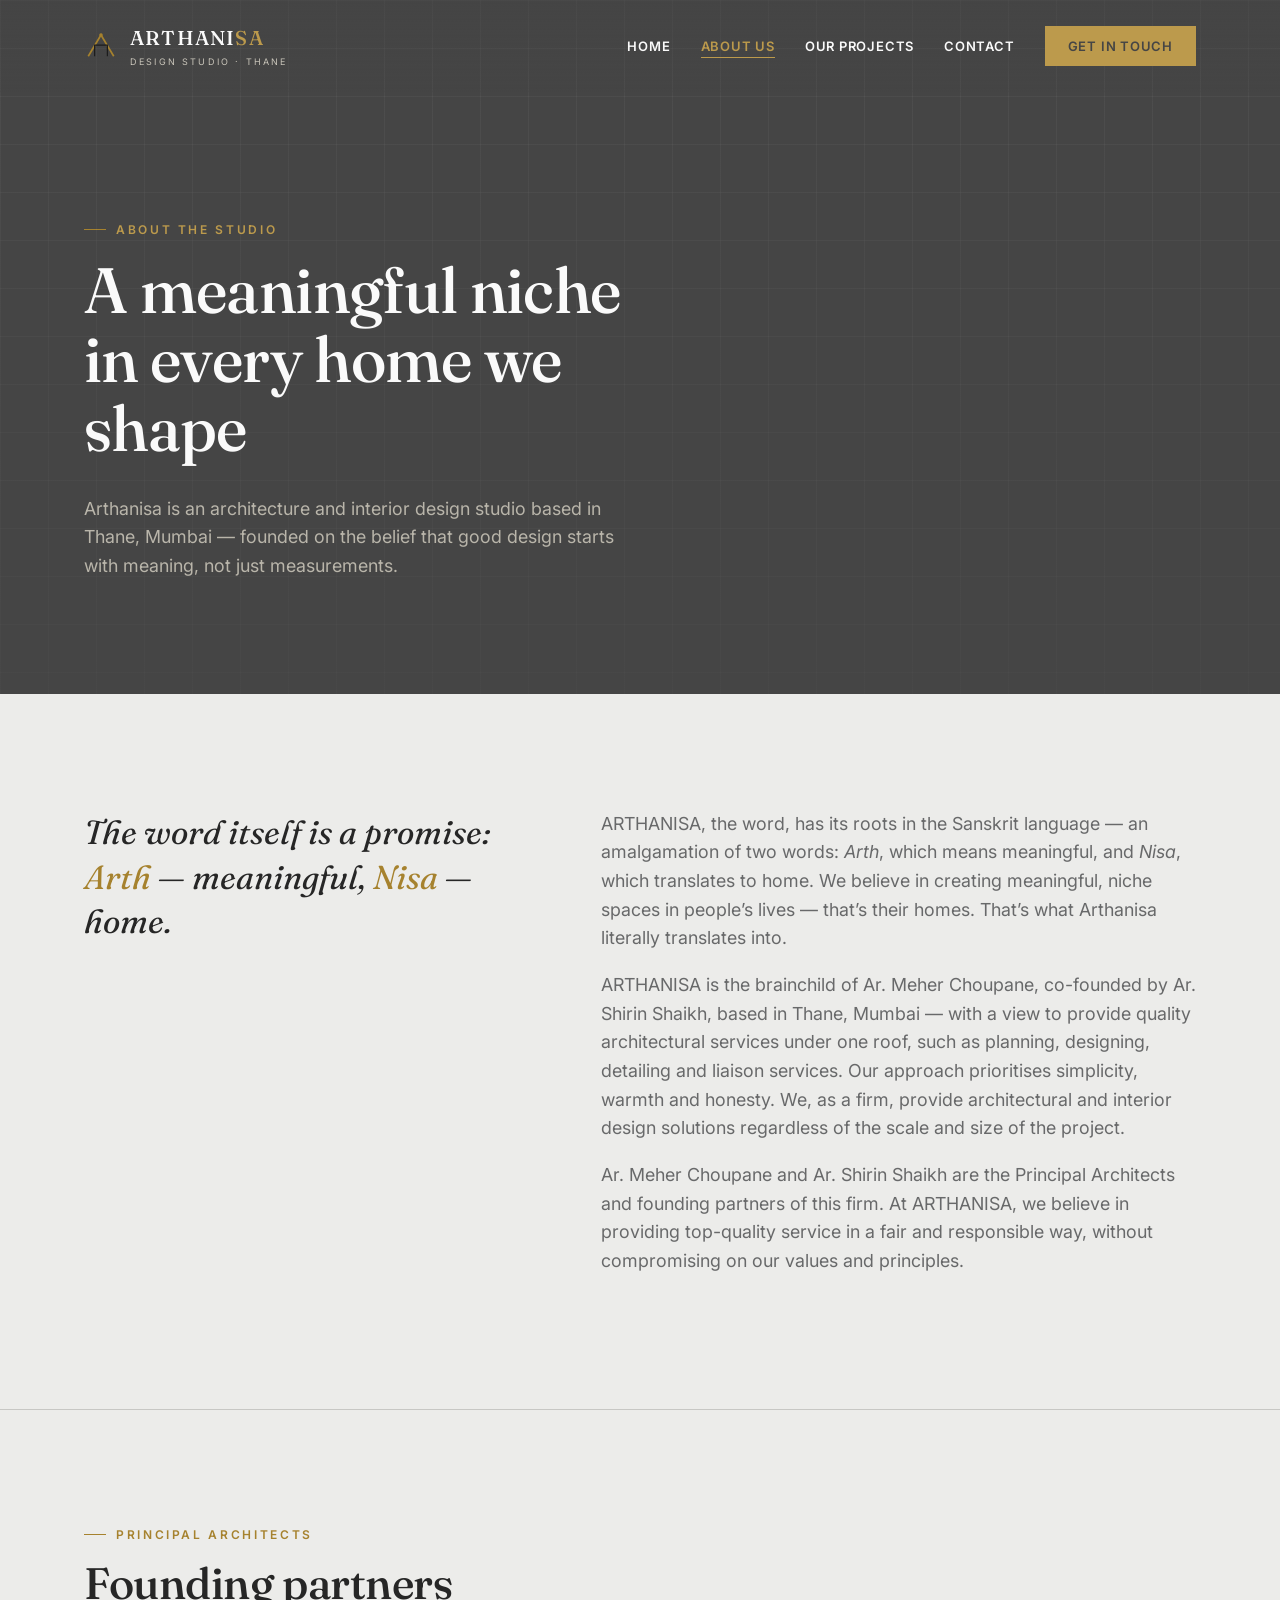
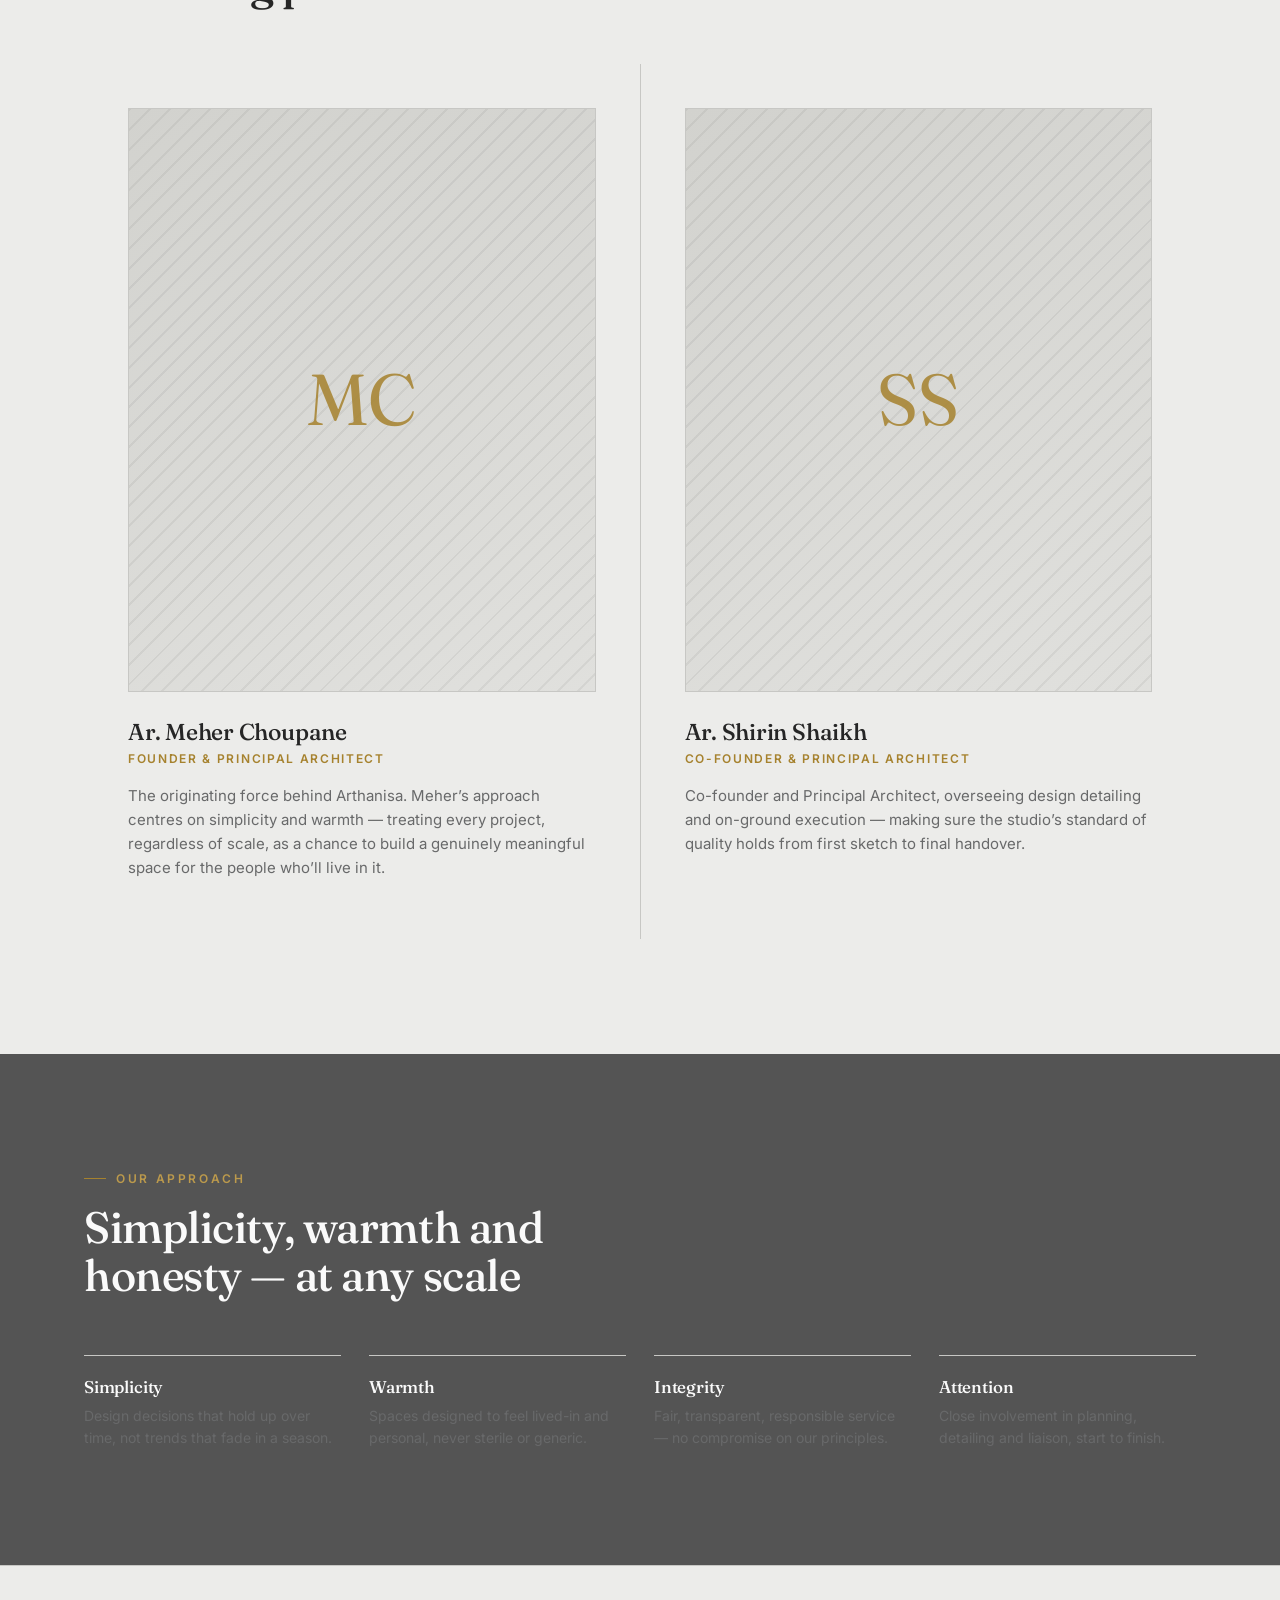
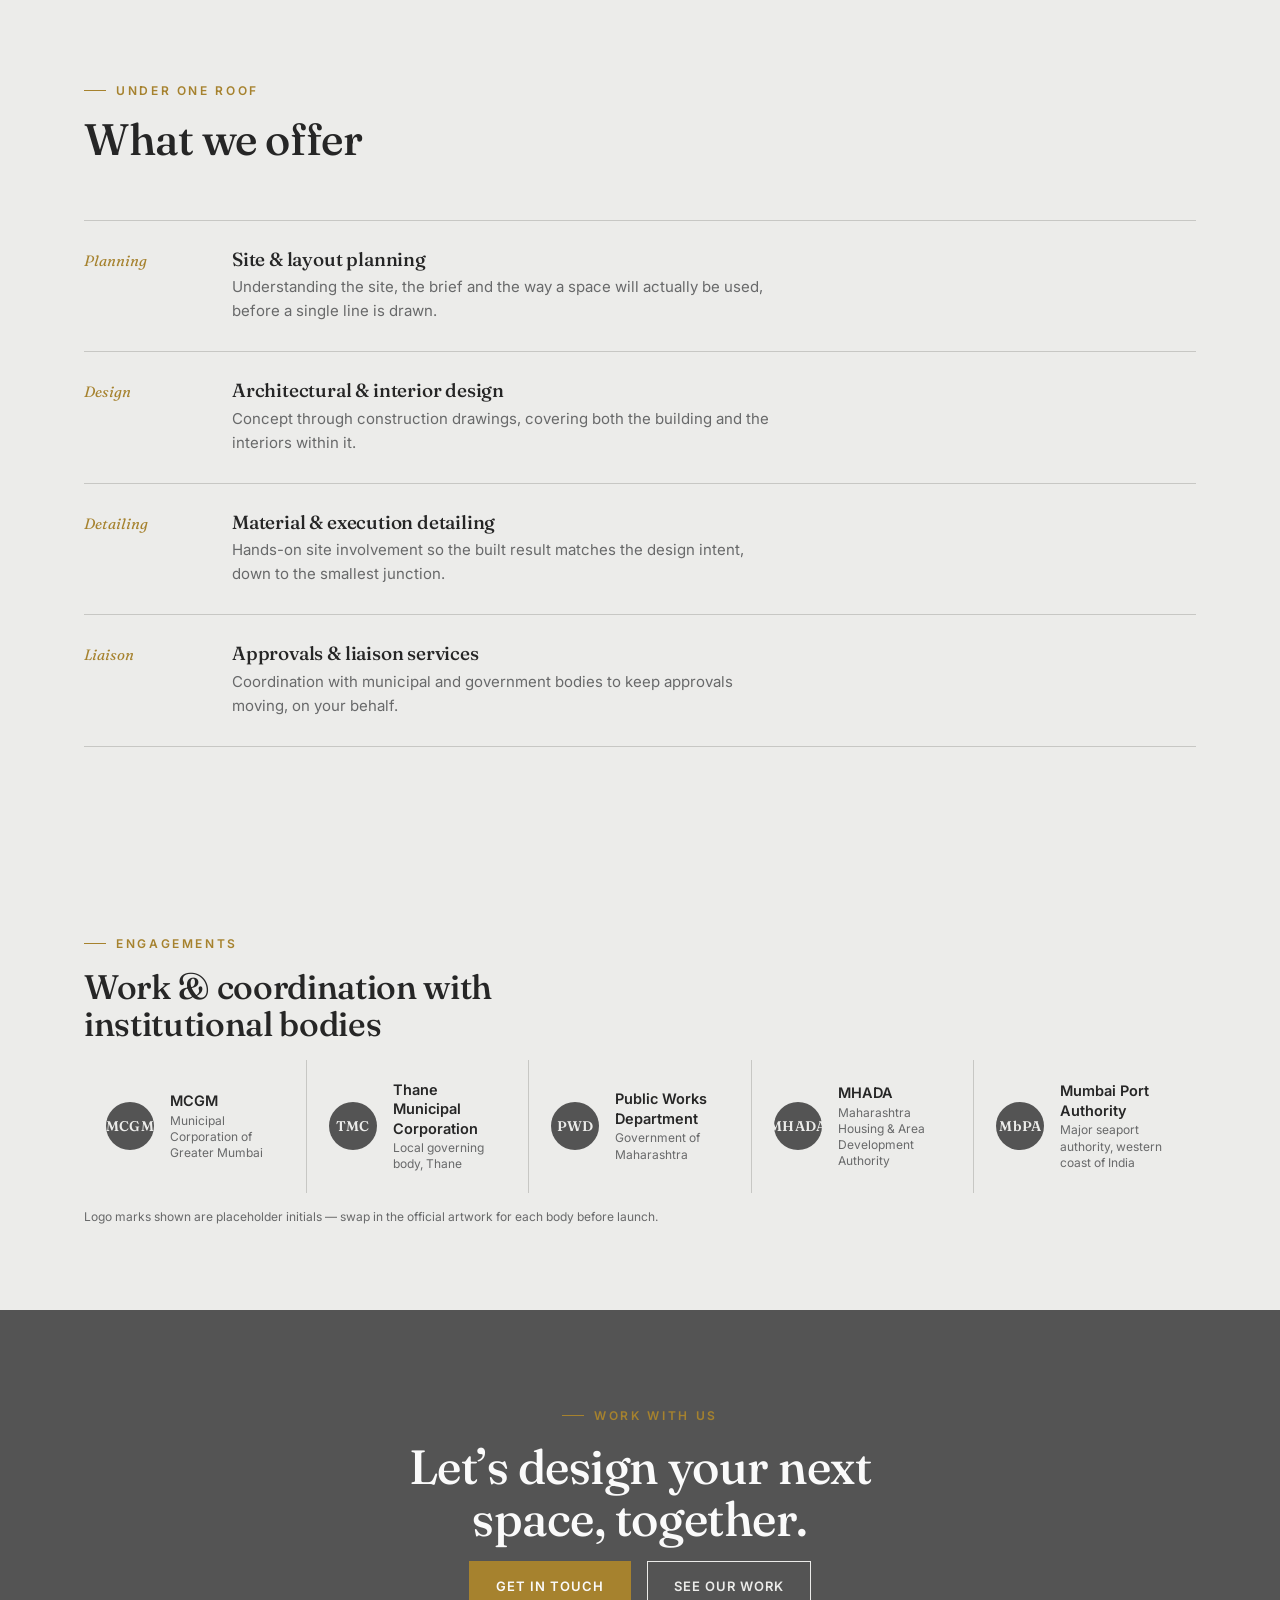
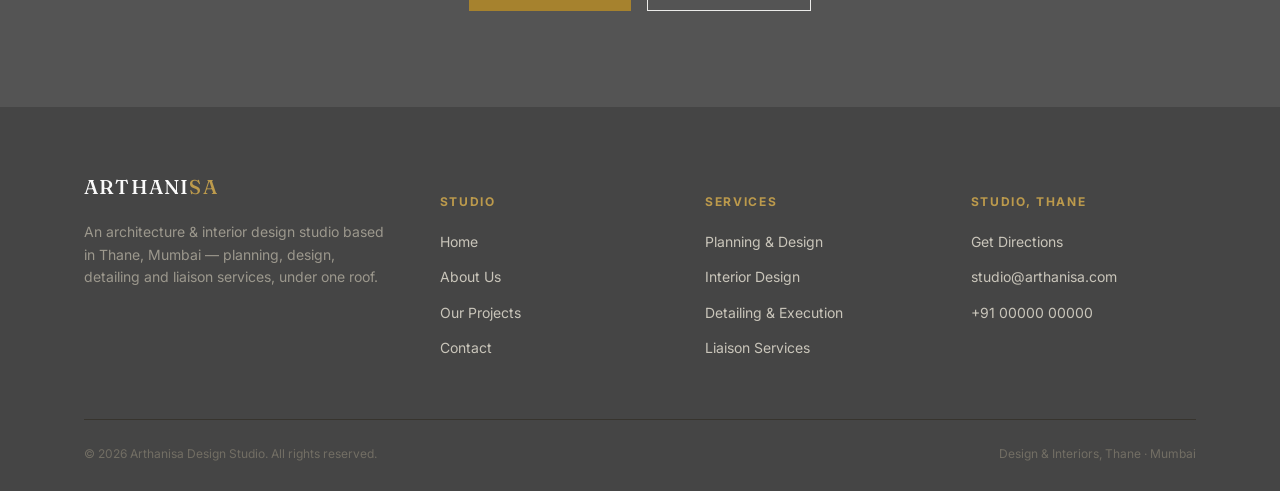
==== commit d683e97f: "Add files via upload" ====
--- a/about.html
+++ b/about.html
@@ -6,6 +6,7 @@
 <title>About Us — Arthanisa Design Studio</title>
 <meta name="description" content="Arthanisa Design Studio was founded by Ar. Meher Choupane and co-founded by Ar. Shirin Shaikh in Thane, Mumbai — offering planning, design, detailing and liaison services under one roof.">
 <link rel="preconnect" href="https://fonts.googleapis.com">
+<link rel="preconnect" href="https://fonts.gstatic.com" crossorigin>
 <link rel="stylesheet" href="style.css">
 </head>
 <body>
@@ -161,10 +162,6 @@
       <div class="org-badge"><span class="mark">MbPA</span><span class="name">Mumbai Port Authority<small>Major seaport authority, western coast of India</small></span></div>
     </div>
     <p class="form-note reveal" style="margin-top:14px;">Logo marks shown are placeholder initials — swap in the official artwork for each body before launch.</p>
-      <div class="engagement">Thane Municipal Corporation</div>
-      <div class="engagement">Public Works Department</div>
-      <div class="engagement">MHADA</div>
-    </div>
   </div>
 </section>
 
--- a/style.css
+++ b/style.css
@@ -4,14 +4,14 @@
    Display: Fraunces  |  Body: Inter  |  Label: Inter (tracked caps)
    ========================================================= */
 
-@import url('https://fonts.googleapis.com/css2?family=Fraunces:ital,opsz,wght@0,9..144,300;0,9..144,400;0,9..144,500;0,9..144,600;1,9..144,400;1,9..144,500&family=Inter:wght@300;400;500;600;700&display=swap');
+@import url('https://fonts.googleapis.com/css2?family=Fraunces:ital,opsz,wght@0,9..144,400;0,9..144,500;0,9..144,600;1,9..144,400&family=Inter:wght@400;500;600;700&display=swap');
 
 :root{
   /* greys — neutral concrete / drafting-paper range (no warm/beige cast) */
   --ink:        #262626;
-  --charcoal:   #4B4B4B;
-  --charcoal-2: #3E3E3E;
-  --charcoal-3: #333333;
+  --charcoal:   #545454;
+  --charcoal-2: #47474A;
+  --charcoal-3: #454545;
   --paper:      #ECECEA;
   --paper-2:    #E0E0DD;
   --paper-3:    #D2D2CE;
@@ -141,16 +141,16 @@
 .site-header{
   position:fixed; top:0; left:0; right:0; z-index:100;
   padding:22px 0;
-  background:linear-gradient(to bottom, rgba(16,16,16,.55), rgba(16,16,16,0));
+  background:linear-gradient(to bottom, rgba(69,69,69,.5), rgba(69,69,69,0));
   transition:background .4s var(--ease), padding .4s var(--ease), border-color .4s var(--ease);
   border-bottom:1px solid transparent;
 }
 .site-header.is-scrolled{
-  background:rgba(236,236,234,0.9);
-  backdrop-filter:blur(14px);
-  -webkit-backdrop-filter:blur(14px);
+  background:rgba(236,236,234,0.62);
+  backdrop-filter:blur(18px) saturate(1.1);
+  -webkit-backdrop-filter:blur(18px) saturate(1.1);
   padding:14px 0;
-  border-bottom:1px solid var(--grey-line);
+  border-bottom:1px solid rgba(199,199,196,0.7);
 }
 .site-header .wrap{ display:flex; align-items:center; justify-content:space-between; gap:20px; }
 
@@ -231,35 +231,79 @@
 .nav-toggle.is-active span:nth-child(3){ transform:translateY(-7px) rotate(-45deg); }
 
 .site-header.is-scrolled .nav-toggle{ display:flex; }
-.site-header.is-scrolled .nav-links{ display:none; }
-
-/* the compact dropdown — solid, opaque, anchored under the toggle. No fade-through, no full-screen takeover. */
+
+/* the compact dropdown — a frosted glass panel anchored under the toggle, with a
+   gold accent edge and numbered rows to match the studio's editorial number-card
+   language elsewhere on the site. Animates in on open rather than snapping. */
+.site-header.is-scrolled .nav-links{
+  display:flex; flex-direction:column; align-items:stretch; gap:0;
+  position:absolute; top:calc(100% + 14px); right:0;
+  background:rgba(236,236,234,0.88);
+  backdrop-filter:blur(20px) saturate(1.1); -webkit-backdrop-filter:blur(20px) saturate(1.1);
+  border:1px solid var(--grey-line); border-top:2px solid var(--gold);
+  box-shadow:0 24px 48px rgba(28,28,28,.18);
+  padding:10px 22px; min-width:236px;
+  counter-reset:navcount;
+  opacity:0; visibility:hidden; pointer-events:none;
+  transform:translateY(-10px);
+  transition:opacity .3s var(--ease), transform .3s var(--ease), visibility .3s;
+}
 .site-header.is-scrolled .nav-links.is-open{
-  display:flex; flex-direction:column; align-items:stretch; gap:2px;
-  position:absolute; top:calc(100% + 14px); right:0;
-  background:var(--paper); border:1px solid var(--grey-line);
-  box-shadow:0 18px 40px rgba(0,0,0,.16);
-  padding:14px 18px; min-width:210px;
-}
-.site-header.is-scrolled .nav-links.is-open a{ color:var(--ink); padding:9px 0; }
-.site-header.is-scrolled .nav-links.is-open a.nav-cta{ margin-top:8px; text-align:center; border-color:var(--gold); background:var(--gold); color:var(--white); }
-.site-header.is-scrolled .nav-links.is-open a.nav-cta:hover{ background:transparent; color:var(--gold); }
+  opacity:1; visibility:visible; pointer-events:auto; transform:translateY(0);
+}
+.site-header.is-scrolled .nav-links li{
+  display:flex; align-items:center; gap:14px;
+  border-bottom:1px solid var(--grey-line);
+}
+.site-header.is-scrolled .nav-links li:not(:last-child)::before{
+  counter-increment:navcount;
+  content:counter(navcount, decimal-leading-zero);
+  font-family:var(--font-display); font-style:italic; font-size:12px;
+  color:var(--gold); flex:none;
+}
+.site-header.is-scrolled .nav-links li:last-child{ border-bottom:none; padding-top:10px; }
+.site-header.is-scrolled .nav-links a{ color:var(--ink); padding:12px 0; flex:1; }
+.site-header.is-scrolled .nav-links a::after{ display:none; }
+.site-header.is-scrolled .nav-links a.is-active{ color:var(--gold); }
+.site-header.is-scrolled .nav-links a.nav-cta{
+  width:100%; margin:2px 0 8px; text-align:center; justify-content:center;
+  border-color:var(--gold); background:var(--gold); color:var(--white);
+}
+.site-header.is-scrolled .nav-links a.nav-cta:hover{ background:transparent; color:var(--gold); }
 
 @media (max-width:820px){
   /* never enough room for the full row — toggle + dropdown from the start */
-  .nav-links{ display:none; }
   .nav-toggle{ display:flex; }
-  .nav-links.is-open{
-    display:flex; flex-direction:column; align-items:stretch; gap:2px;
+  .nav-links{
+    display:flex; flex-direction:column; align-items:stretch; gap:0;
     position:absolute; top:calc(100% + 14px); right:0;
-    background:var(--paper); border:1px solid var(--grey-line);
-    box-shadow:0 18px 40px rgba(0,0,0,.16);
-    padding:14px 18px; min-width:200px; max-width:80vw;
+    background:rgba(236,236,234,0.9);
+    backdrop-filter:blur(20px) saturate(1.1); -webkit-backdrop-filter:blur(20px) saturate(1.1);
+    border:1px solid var(--grey-line); border-top:2px solid var(--gold);
+    box-shadow:0 24px 48px rgba(28,28,28,.18);
+    padding:10px 20px; min-width:220px; max-width:82vw;
+    counter-reset:navcount;
+    opacity:0; visibility:hidden; pointer-events:none;
+    transform:translateY(-10px);
+    transition:opacity .3s var(--ease), transform .3s var(--ease), visibility .3s;
   }
-  .nav-links.is-open a{ color:var(--ink) !important; padding:9px 0; }
-  .nav-links.is-open a::after{ display:none; }
-  .nav-links.is-open a.is-active{ color:var(--gold) !important; }
-  .nav-links.is-open a.nav-cta{ margin-top:8px; text-align:center; border-color:var(--gold) !important; background:var(--gold) !important; color:var(--white) !important; }
+  .nav-links.is-open{ opacity:1; visibility:visible; pointer-events:auto; transform:translateY(0); }
+  .nav-links li{ display:flex; align-items:center; gap:14px; border-bottom:1px solid var(--grey-line); }
+  .nav-links li:not(:last-child)::before{
+    counter-increment:navcount;
+    content:counter(navcount, decimal-leading-zero);
+    font-family:var(--font-display); font-style:italic; font-size:12px;
+    color:var(--gold); flex:none;
+  }
+  .nav-links li:last-child{ border-bottom:none; padding-top:10px; }
+  .nav-links a{ color:var(--ink) !important; padding:12px 0; flex:1; }
+  .nav-links a::after{ display:none; }
+  .nav-links a.is-active{ color:var(--gold) !important; }
+  .nav-links a.nav-cta{
+    width:100%; margin:2px 0 8px; text-align:center; justify-content:center;
+    border-color:var(--gold) !important; background:var(--gold) !important; color:var(--white) !important;
+  }
+  .nav-links a.nav-cta:hover{ background:transparent !important; color:var(--gold) !important; }
 }
 
 /* ---------- hero (blueprint) ---------- */
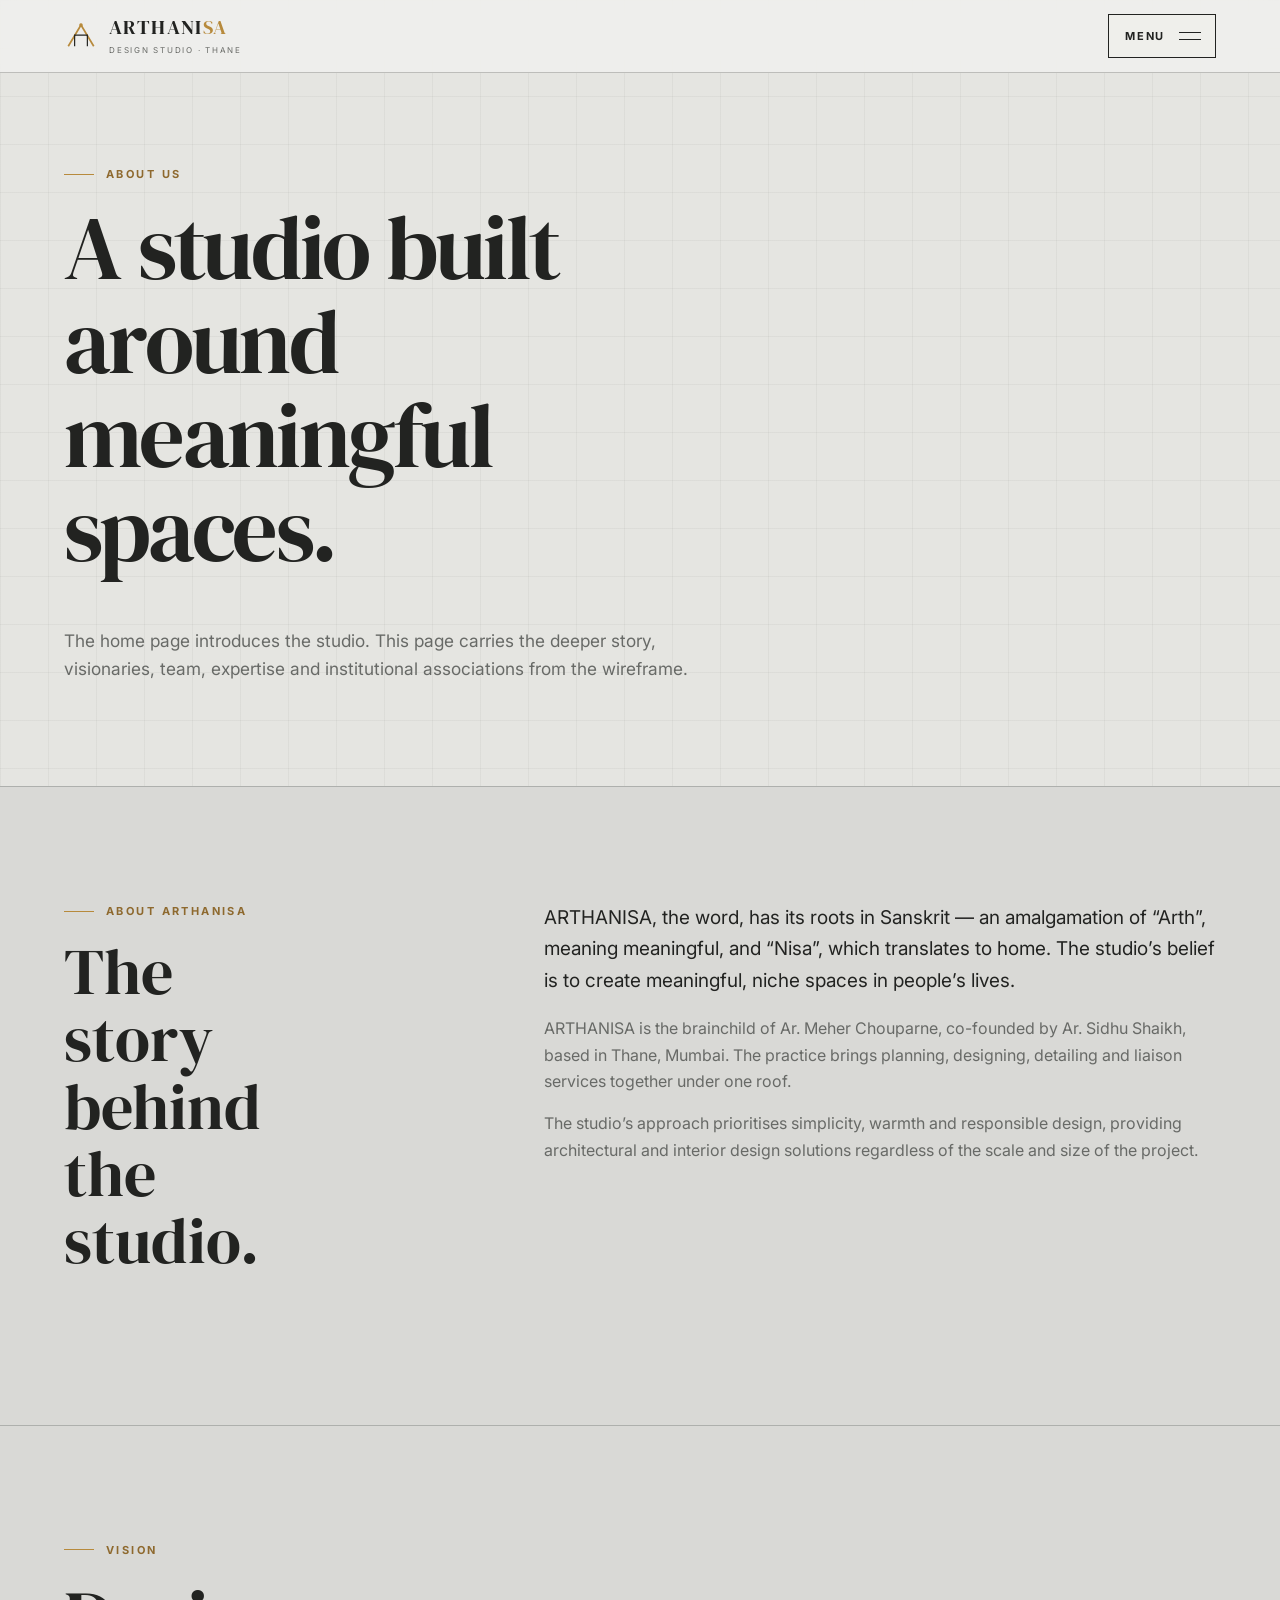
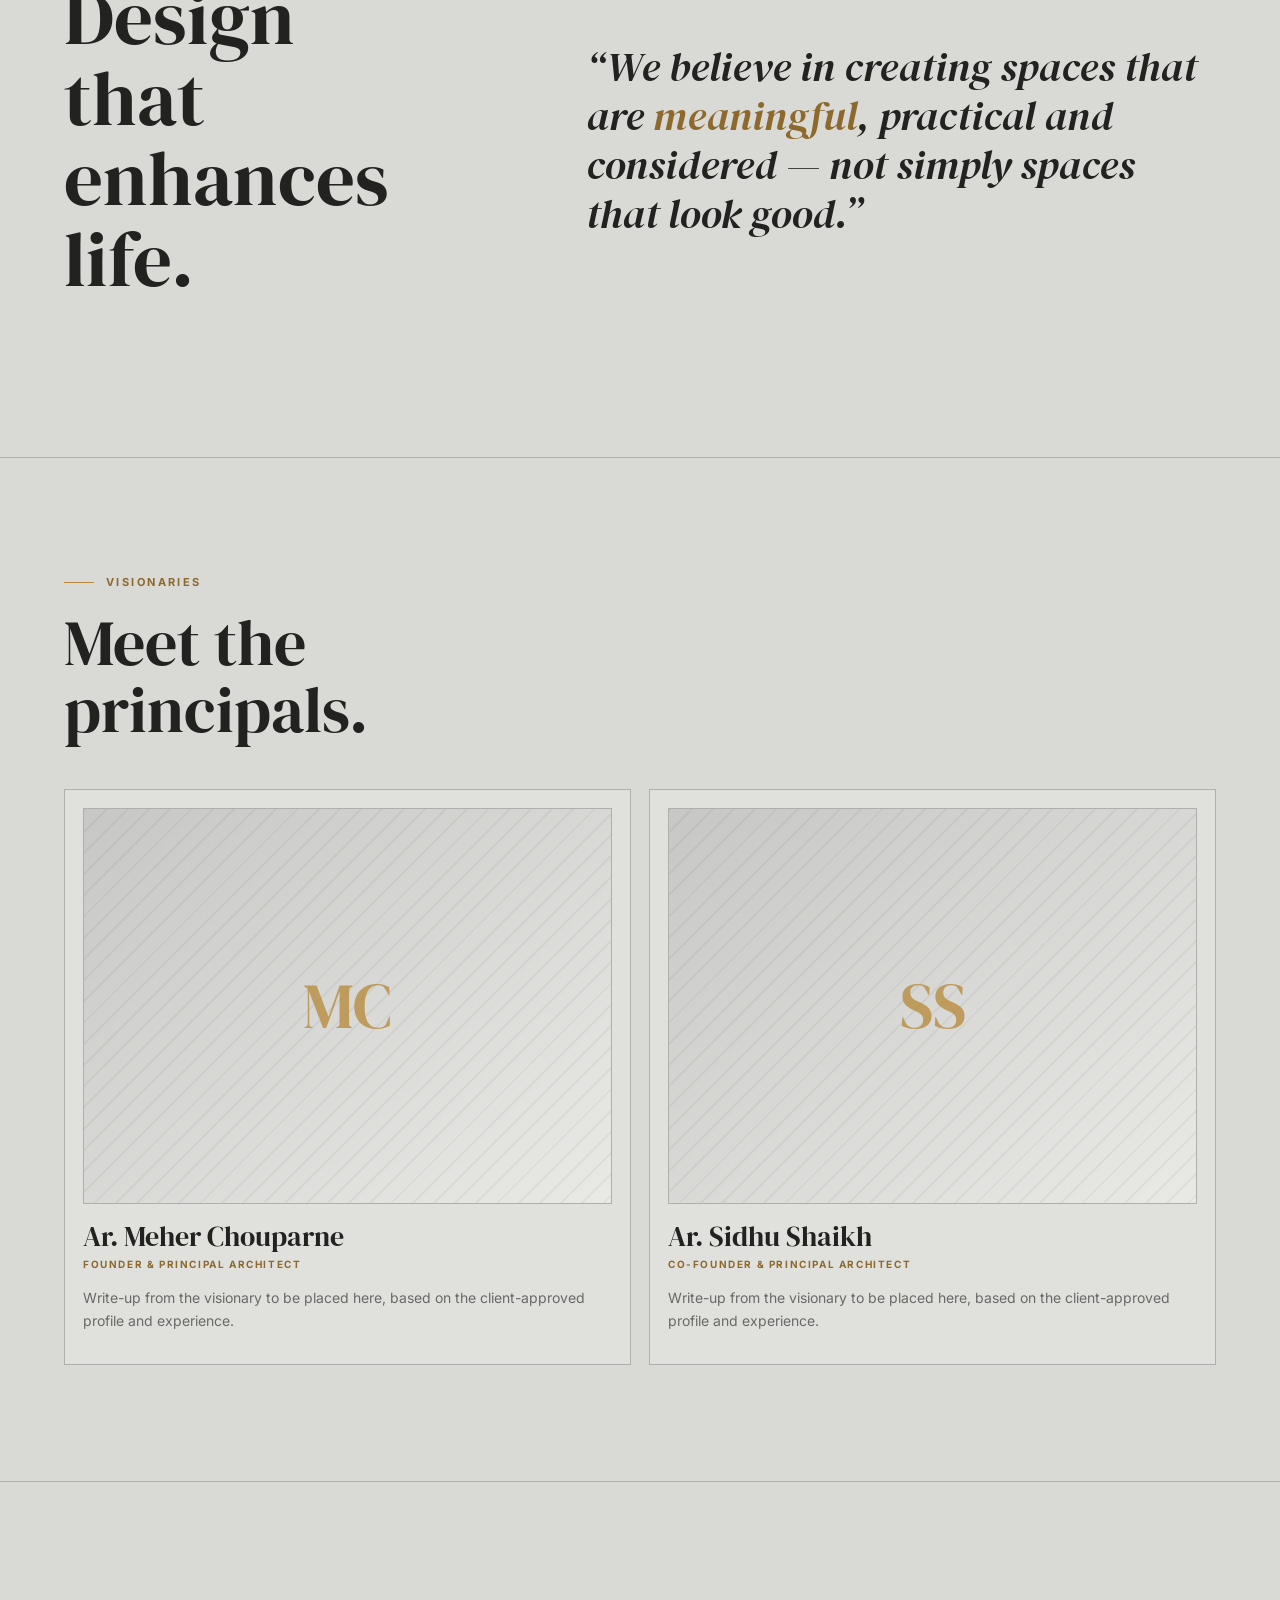
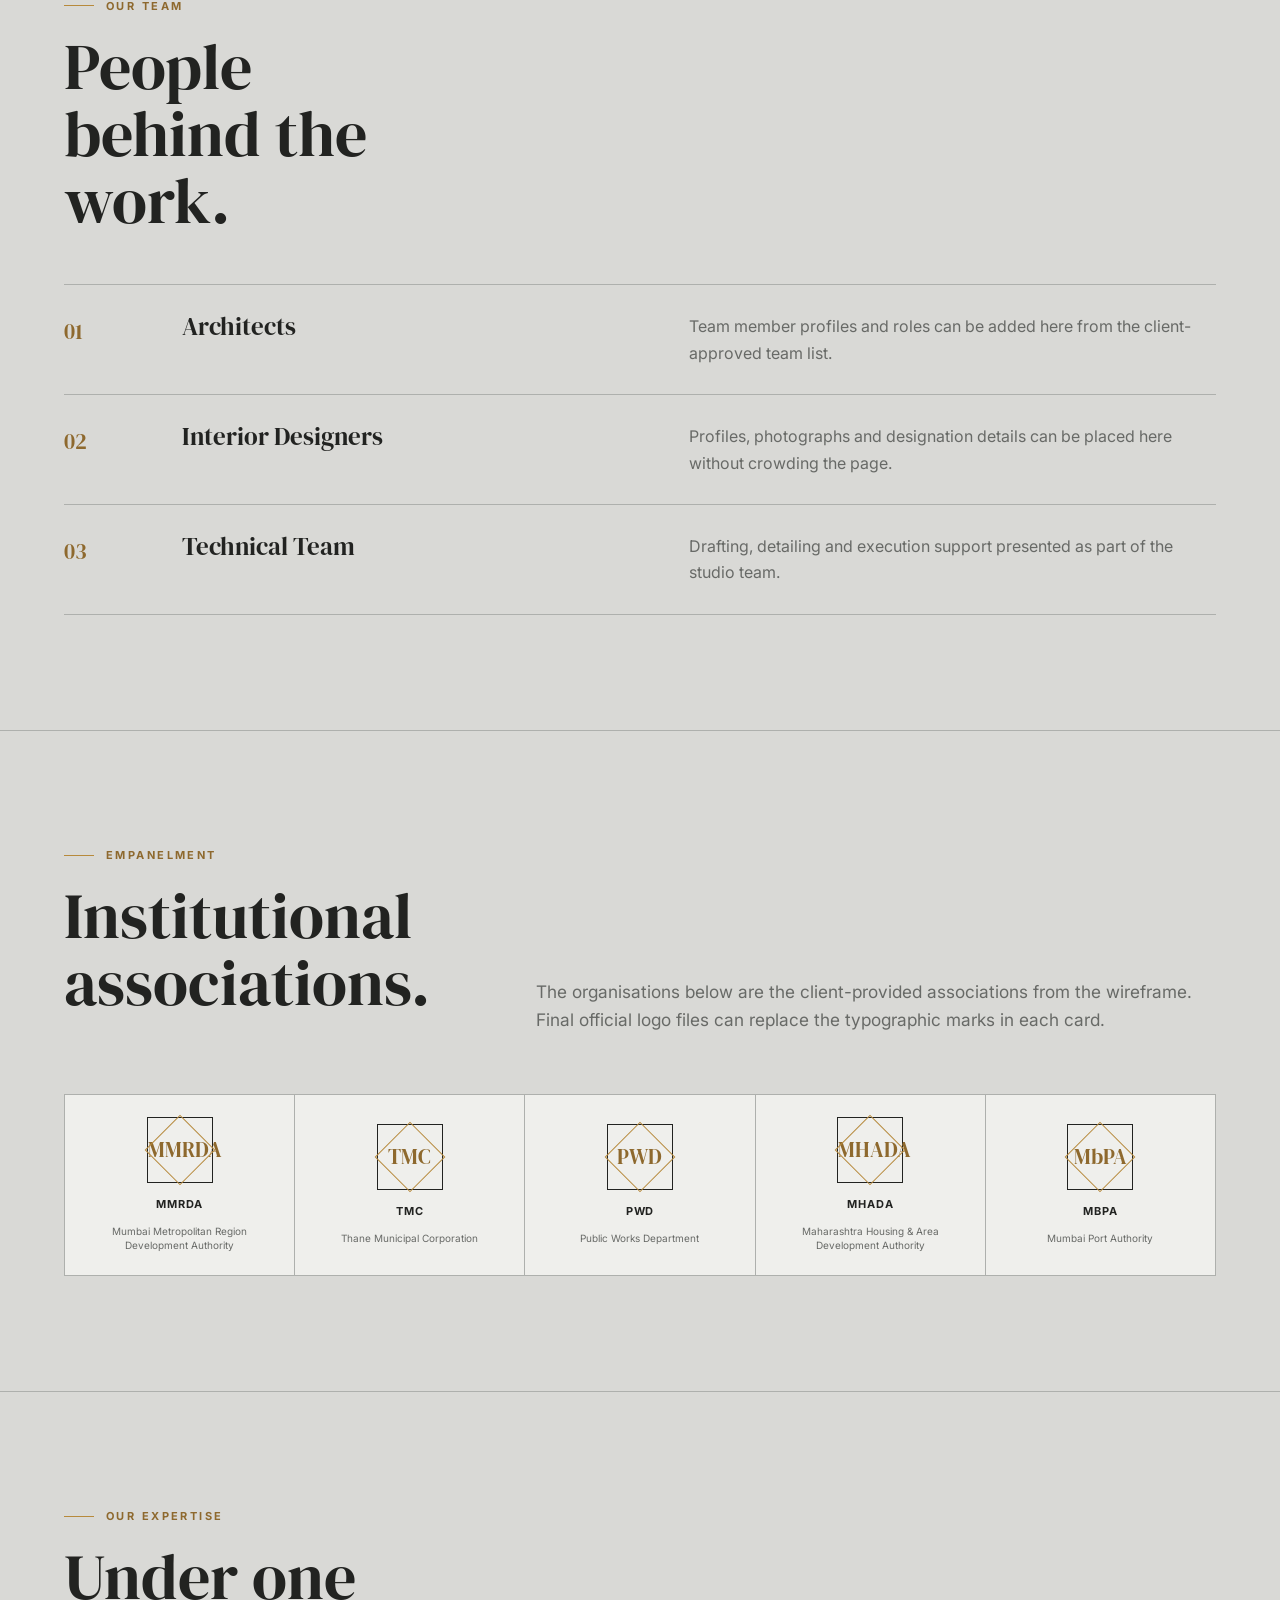
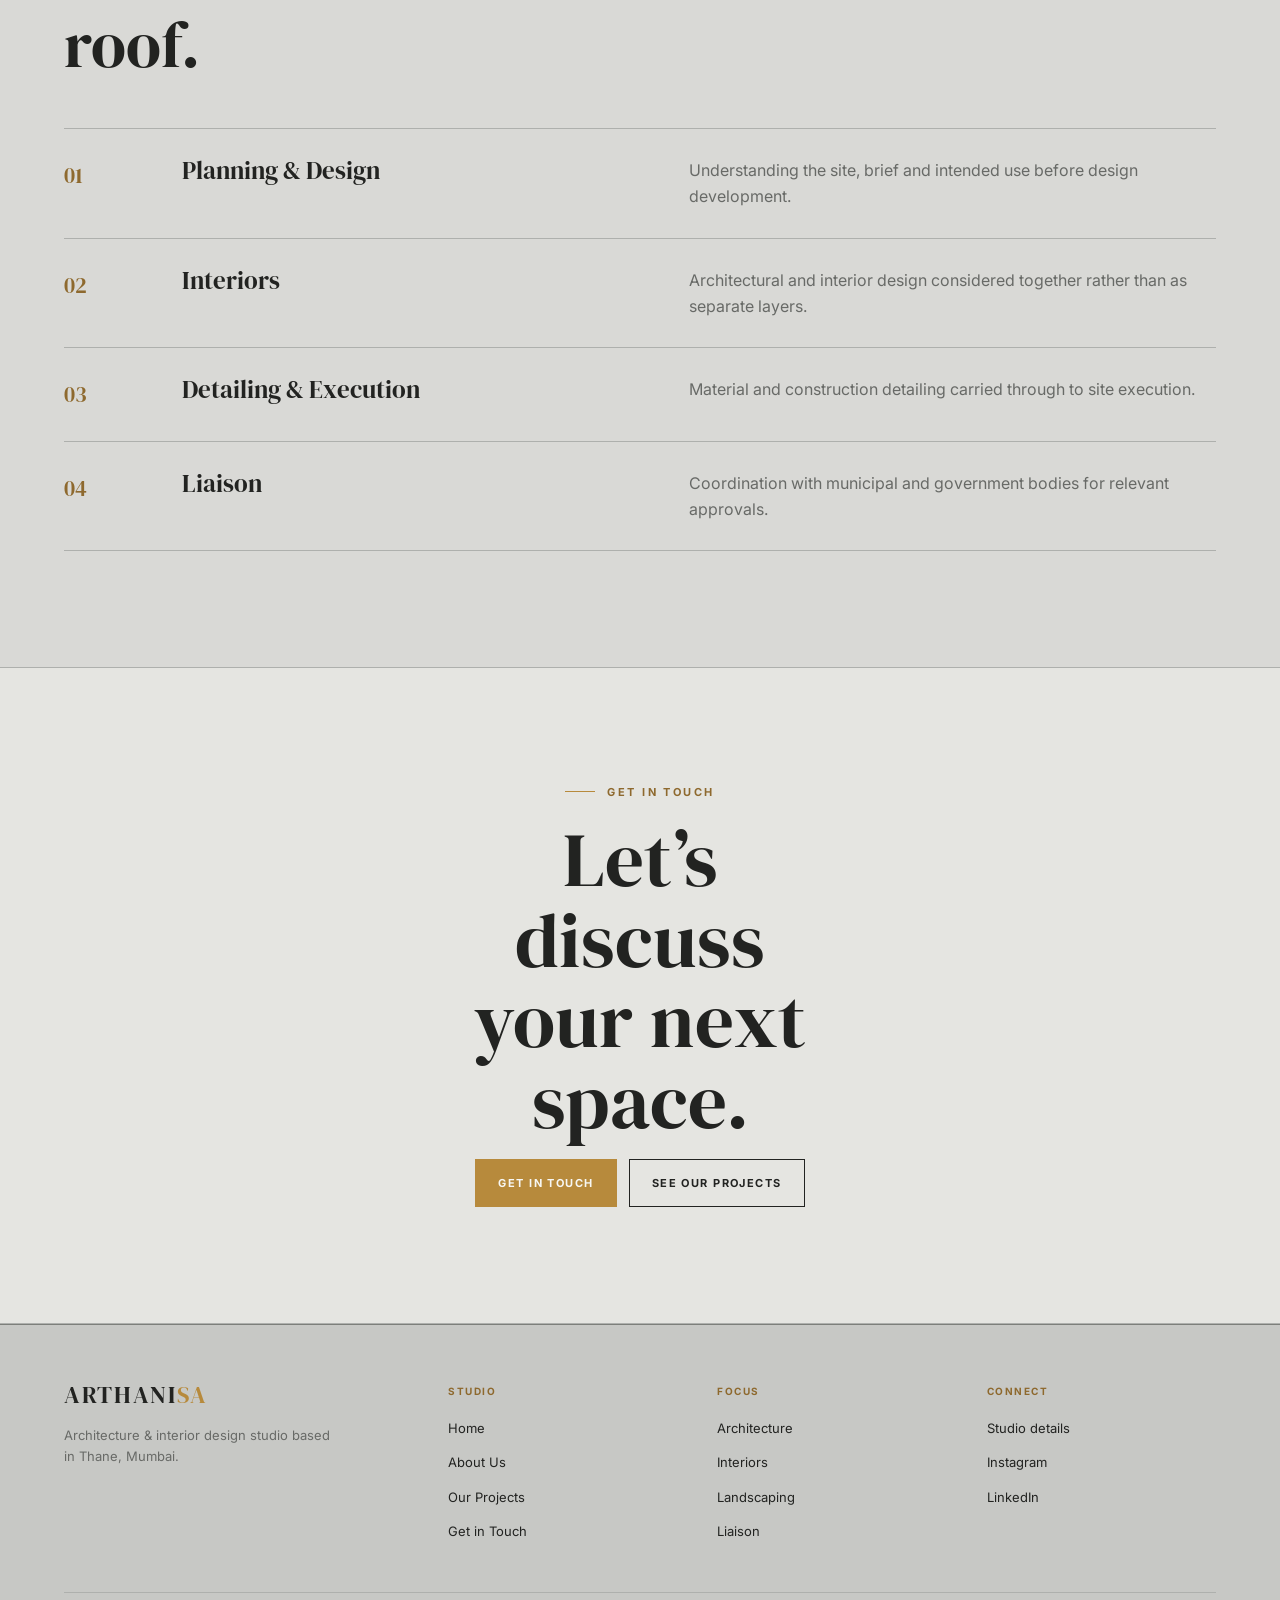
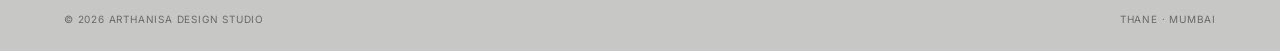
==== commit e552efea: "Add files via upload" ====
--- a/about.html
+++ b/about.html
@@ -1,189 +1,165 @@
-<!DOCTYPE html>
+<!doctype html>
 <html lang="en">
 <head>
-<meta charset="UTF-8">
-<meta name="viewport" content="width=device-width, initial-scale=1.0">
+<meta charset="utf-8">
+<meta name="viewport" content="width=device-width, initial-scale=1">
 <title>About Us — Arthanisa Design Studio</title>
-<meta name="description" content="Arthanisa Design Studio was founded by Ar. Meher Choupane and co-founded by Ar. Shirin Shaikh in Thane, Mumbai — offering planning, design, detailing and liaison services under one roof.">
+<meta name="description" content="About Arthanisa Design Studio, its visionaries, team, expertise and institutional associations.">
 <link rel="preconnect" href="https://fonts.googleapis.com">
-<link rel="preconnect" href="https://fonts.gstatic.com" crossorigin>
 <link rel="stylesheet" href="style.css">
 </head>
 <body>
-
-<!-- ================= HEADER ================= -->
 <header class="site-header">
-  <div class="wrap">
-    <a href="index.html" class="logo">
-      <svg class="logo-mark" viewBox="0 0 40 40" fill="none" xmlns="http://www.w3.org/2000/svg">
-        <path d="M5 32 L20 7 L35 32" stroke="#A6822E" stroke-width="2"/>
-        <path d="M12.5 32 V19 H27.5 V32" stroke="#1C1C1C" stroke-width="1.4"/>
-        <circle cx="20" cy="7" r="2.1" fill="#A6822E"/>
+  <div class="wrap header-inner">
+    <a href="index.html" class="logo" aria-label="Arthanisa Design Studio home">
+      <svg class="logo-mark" viewBox="0 0 40 40" fill="none" aria-hidden="true">
+        <path d="M5 32 L20 7 L35 32" stroke="#B78A3C" stroke-width="2"/>
+        <path d="M12.5 32 V19 H27.5 V32" stroke="#222321" stroke-width="1.4"/>
+        <circle cx="20" cy="7" r="2.1" fill="#B78A3C"/>
       </svg>
       <span>
         <span class="logo-word">ARTHANI<em>SA</em></span>
         <span class="logo-sub">Design Studio · Thane</span>
       </span>
     </a>
-    <div class="nav-menu">
-      <ul class="nav-links">
-        <li><a href="index.html">Home</a></li>
-        <li><a href="about.html" class="is-active">About Us</a></li>
-        <li><a href="projects.html">Our Projects</a></li>
-        <li><a href="contact.html">Contact</a></li>
-        <li><a href="contact.html" class="nav-cta">Get in Touch</a></li>
-  </ul>
-      <button class="nav-toggle" aria-label="Toggle menu"><span></span><span></span><span></span></button>
-    </div>
+    <button class="menu-toggle" type="button" aria-expanded="false" aria-controls="menu-panel">
+      <span>Menu</span>
+      <span class="menu-icon" aria-hidden="true"><i></i><i></i></span>
+    </button>
   </div>
 </header>
 
-<!-- ================= PAGE HERO ================= -->
+<div class="menu-panel" id="menu-panel" aria-hidden="true">
+  <div class="wrap menu-panel-inner">
+    <nav class="menu-main" aria-label="Main navigation">
+      <a href="index.html" >Home</a>
+      <a href="about.html" class="is-active">About Us</a>
+      <a href="projects.html" >Our Projects</a>
+      <a href="contact.html" >Contact</a>
+    </nav>
+    <aside class="menu-side">
+      <div class="menu-side-card">
+        <strong>Studio</strong>
+        <p>Architecture &amp; Interior Design<br>Thane, Mumbai</p>
+      </div>
+      <div class="menu-side-card">
+        <strong>Explore</strong>
+        <p>Vision · Our Team · Empanelment · Selected Projects</p>
+      </div>
+      <div class="menu-side-card">
+        <strong>Social Media</strong>
+        <div class="menu-social">
+          <a href="#" aria-label="Instagram">Instagram</a>
+          <a href="#" aria-label="LinkedIn">LinkedIn</a>
+        </div>
+      </div>
+    </aside>
+  </div>
+</div>
+
+<main>
+
 <section class="page-hero">
-  <div class="hero-grid"></div>
-  <div class="wrap">
-    <div class="eyebrow">About the studio</div>
-    <h1>A meaningful niche in every home we shape</h1>
-    <p class="lede">Arthanisa is an architecture and interior design studio based in Thane, Mumbai — founded on the belief that good design starts with meaning, not just measurements.</p>
-  </div>
-</section>
-
-<!-- ================= ORIGIN STORY ================= -->
+  <div class="wrap">
+    <div class="eyebrow">About Us</div>
+    <h1>A studio built around meaningful spaces.</h1>
+    <p class="lede">The home page introduces the studio. This page carries the deeper story, visionaries, team, expertise and institutional associations from the wireframe.</p>
+  </div>
+</section>
+
 <section class="section">
-  <div class="wrap">
-    <div class="philosophy">
-      <blockquote class="reveal">The word itself is a promise: <em>Arth</em> — meaningful, <em>Nisa</em> — home.</blockquote>
-      <div class="reveal">
-        <p class="lede">ARTHANISA, the word, has its roots in the Sanskrit language — an amalgamation of two words: <em>Arth</em>, which means meaningful, and <em>Nisa</em>, which translates to home. We believe in creating meaningful, niche spaces in people&rsquo;s lives — that&rsquo;s their homes. That&rsquo;s what Arthanisa literally translates into.</p>
-        <p class="lede">ARTHANISA is the brainchild of Ar. Meher Choupane, co-founded by Ar. Shirin Shaikh, based in Thane, Mumbai — with a view to provide quality architectural services under one roof, such as planning, designing, detailing and liaison services. Our approach prioritises simplicity, warmth and honesty. We, as a firm, provide architectural and interior design solutions regardless of the scale and size of the project.</p>
-        <p class="lede">Ar. Meher Choupane and Ar. Shirin Shaikh are the Principal Architects and founding partners of this firm. At ARTHANISA, we believe in providing top-quality service in a fair and responsible way, without compromising on our values and principles.</p>
-      </div>
-    </div>
-  </div>
-</section>
-
-<!-- ================= FOUNDERS ================= -->
-<section class="section grid-line-top">
-  <div class="wrap">
-    <div class="eyebrow reveal">Principal architects</div>
-    <h2 class="reveal" style="font-size:clamp(28px,3.6vw,44px); max-width:16ch;">Founding partners</h2>
-
-    <div class="founders reveal">
-      <div class="founder">
-        <div class="founder-photo"><span class="initials">MC</span></div>
-        <h3>Ar. Meher Choupane</h3>
-        <span class="role">Founder &amp; Principal Architect</span>
-        <p>The originating force behind Arthanisa. Meher&rsquo;s approach centres on simplicity and warmth — treating every project, regardless of scale, as a chance to build a genuinely meaningful space for the people who&rsquo;ll live in it.</p>
-      </div>
-      <div class="founder">
-        <div class="founder-photo"><span class="initials">SS</span></div>
-        <h3>Ar. Shirin Shaikh</h3>
-        <span class="role">Co-Founder &amp; Principal Architect</span>
-        <p>Co-founder and Principal Architect, overseeing design detailing and on-ground execution — making sure the studio&rsquo;s standard of quality holds from first sketch to final handover.</p>
-      </div>
-    </div>
-  </div>
-</section>
-
-<!-- ================= APPROACH / VALUES ================= -->
-<section class="section section--dark">
-  <div class="wrap">
-    <div class="eyebrow reveal">Our approach</div>
-    <h2 class="reveal" style="color:#FAFAFA; font-size:clamp(28px,3.6vw,44px); max-width:18ch;">Simplicity, warmth and honesty — at any scale</h2>
-    <div class="value-list reveal">
-      <div class="value-item">
-        <h4 style="color:#FAFAFA;">Simplicity</h4>
-        <p>Design decisions that hold up over time, not trends that fade in a season.</p>
-      </div>
-      <div class="value-item">
-        <h4 style="color:#FAFAFA;">Warmth</h4>
-        <p>Spaces designed to feel lived-in and personal, never sterile or generic.</p>
-      </div>
-      <div class="value-item">
-        <h4 style="color:#FAFAFA;">Integrity</h4>
-        <p>Fair, transparent, responsible service — no compromise on our principles.</p>
-      </div>
-      <div class="value-item">
-        <h4 style="color:#FAFAFA;">Attention</h4>
-        <p>Close involvement in planning, detailing and liaison, start to finish.</p>
-      </div>
-    </div>
-  </div>
-</section>
-
-<!-- ================= WHAT WE OFFER ================= -->
-<section class="section grid-line-top">
-  <div class="wrap">
-    <div class="eyebrow reveal">Under one roof</div>
-    <h2 class="reveal" style="font-size:clamp(28px,3.6vw,44px); max-width:16ch;">What we offer</h2>
-    <div class="process reveal">
-      <div class="process-item">
-        <span class="step">Planning</span>
-        <div>
-          <h4>Site &amp; layout planning</h4>
-          <p>Understanding the site, the brief and the way a space will actually be used, before a single line is drawn.</p>
-        </div>
-      </div>
-      <div class="process-item">
-        <span class="step">Design</span>
-        <div>
-          <h4>Architectural &amp; interior design</h4>
-          <p>Concept through construction drawings, covering both the building and the interiors within it.</p>
-        </div>
-      </div>
-      <div class="process-item">
-        <span class="step">Detailing</span>
-        <div>
-          <h4>Material &amp; execution detailing</h4>
-          <p>Hands-on site involvement so the built result matches the design intent, down to the smallest junction.</p>
-        </div>
-      </div>
-      <div class="process-item">
-        <span class="step">Liaison</span>
-        <div>
-          <h4>Approvals &amp; liaison services</h4>
-          <p>Coordination with municipal and government bodies to keep approvals moving, on your behalf.</p>
-        </div>
-      </div>
-    </div>
-  </div>
-</section>
-
-<!-- ================= ENGAGEMENTS ================= -->
-<section class="section section--tight">
-  <div class="wrap">
-    <div class="eyebrow reveal">Engagements</div>
-    <h2 class="reveal" style="font-size:clamp(24px,3vw,34px); max-width:20ch;">Work &amp; coordination with institutional bodies</h2>
-    <div class="org-badges reveal">
-      <div class="org-badge"><span class="mark">MCGM</span><span class="name">MCGM<small>Municipal Corporation of Greater Mumbai</small></span></div>
-      <div class="org-badge"><span class="mark">TMC</span><span class="name">Thane Municipal Corporation<small>Local governing body, Thane</small></span></div>
-      <div class="org-badge"><span class="mark">PWD</span><span class="name">Public Works Department<small>Government of Maharashtra</small></span></div>
-      <div class="org-badge"><span class="mark">MHADA</span><span class="name">MHADA<small>Maharashtra Housing &amp; Area Development Authority</small></span></div>
-      <div class="org-badge"><span class="mark">MbPA</span><span class="name">Mumbai Port Authority<small>Major seaport authority, western coast of India</small></span></div>
-    </div>
-    <p class="form-note reveal" style="margin-top:14px;">Logo marks shown are placeholder initials — swap in the official artwork for each body before launch.</p>
-  </div>
-</section>
-
-<!-- ================= CTA ================= -->
+  <div class="wrap story-grid">
+    <div><div class="eyebrow reveal">About Arthanisa</div><h2 class="reveal">The story behind the studio.</h2></div>
+    <div class="story-copy">
+      <p class="reveal">ARTHANISA, the word, has its roots in Sanskrit — an amalgamation of “Arth”, meaning meaningful, and “Nisa”, which translates to home. The studio’s belief is to create meaningful, niche spaces in people’s lives.</p>
+      <p class="reveal">ARTHANISA is the brainchild of Ar. Meher Chouparne, co-founded by Ar. Sidhu Shaikh, based in Thane, Mumbai. The practice brings planning, designing, detailing and liaison services together under one roof.</p>
+      <p class="reveal">The studio’s approach prioritises simplicity, warmth and responsible design, providing architectural and interior design solutions regardless of the scale and size of the project.</p>
+    </div>
+  </div>
+</section>
+
+<section class="section section-border">
+  <div class="wrap vision-block">
+    <div><div class="eyebrow reveal">Vision</div><h2 class="reveal">Design that enhances life.</h2></div>
+    <div class="vision-quote reveal">“We believe in creating spaces that are <em>meaningful</em>, practical and considered — not simply spaces that look good.”</div>
+  </div>
+</section>
+
+<section class="section section-border">
+  <div class="wrap">
+    <div class="eyebrow reveal">Visionaries</div>
+    <h2 class="reveal" style="font-size:clamp(42px,5vw,68px);max-width:10ch">Meet the principals.</h2>
+    <div class="team-grid">
+      <article class="team-card reveal">
+        <div class="team-photo"><span>MC</span></div>
+        <h3>Ar. Meher Chouparne</h3><div class="team-role">Founder &amp; Principal Architect</div>
+        <p>Write-up from the visionary to be placed here, based on the client-approved profile and experience.</p>
+      </article>
+      <article class="team-card reveal">
+        <div class="team-photo"><span>SS</span></div>
+        <h3>Ar. Sidhu Shaikh</h3><div class="team-role">Co-Founder &amp; Principal Architect</div>
+        <p>Write-up from the visionary to be placed here, based on the client-approved profile and experience.</p>
+      </article>
+    </div>
+  </div>
+</section>
+
+<section class="section section-border">
+  <div class="wrap">
+    <div class="eyebrow reveal">Our Team</div>
+    <h2 class="reveal" style="font-size:clamp(42px,5vw,68px);max-width:10ch">People behind the work.</h2>
+    <div class="expertise-list">
+      <div class="expertise-item reveal"><span class="num">01</span><h3>Architects</h3><p>Team member profiles and roles can be added here from the client-approved team list.</p></div>
+      <div class="expertise-item reveal"><span class="num">02</span><h3>Interior Designers</h3><p>Profiles, photographs and designation details can be placed here without crowding the page.</p></div>
+      <div class="expertise-item reveal"><span class="num">03</span><h3>Technical Team</h3><p>Drafting, detailing and execution support presented as part of the studio team.</p></div>
+    </div>
+  </div>
+</section>
+
+<section class="section section-border">
+  <div class="wrap">
+    <div class="empanelment-head">
+      <div><div class="eyebrow reveal">Empanelment</div><h2 class="reveal">Institutional associations.</h2></div>
+      <p class="lede reveal">The organisations below are the client-provided associations from the wireframe. Final official logo files can replace the typographic marks in each card.</p>
+    </div>
+    <div class="logo-grid">
+      <div class="org-card reveal"><div class="org-mark">MMRDA</div><div class="org-name">MMRDA</div><div class="org-sub">Mumbai Metropolitan Region Development Authority</div></div>
+      <div class="org-card reveal"><div class="org-mark">TMC</div><div class="org-name">TMC</div><div class="org-sub">Thane Municipal Corporation</div></div>
+      <div class="org-card reveal"><div class="org-mark">PWD</div><div class="org-name">PWD</div><div class="org-sub">Public Works Department</div></div>
+      <div class="org-card reveal"><div class="org-mark">MHADA</div><div class="org-name">MHADA</div><div class="org-sub">Maharashtra Housing &amp; Area Development Authority</div></div>
+      <div class="org-card reveal"><div class="org-mark">MbPA</div><div class="org-name">MbPA</div><div class="org-sub">Mumbai Port Authority</div></div>
+    </div>
+  </div>
+</section>
+
+<section class="section section-border">
+  <div class="wrap">
+    <div class="eyebrow reveal">Our Expertise</div>
+    <h2 class="reveal" style="font-size:clamp(42px,5vw,68px);max-width:10ch">Under one roof.</h2>
+    <div class="expertise-list">
+      <div class="expertise-item reveal"><span class="num">01</span><h3>Planning &amp; Design</h3><p>Understanding the site, brief and intended use before design development.</p></div>
+      <div class="expertise-item reveal"><span class="num">02</span><h3>Interiors</h3><p>Architectural and interior design considered together rather than as separate layers.</p></div>
+      <div class="expertise-item reveal"><span class="num">03</span><h3>Detailing &amp; Execution</h3><p>Material and construction detailing carried through to site execution.</p></div>
+      <div class="expertise-item reveal"><span class="num">04</span><h3>Liaison</h3><p>Coordination with municipal and government bodies for relevant approvals.</p></div>
+    </div>
+  </div>
+</section>
+
 <section class="cta-band">
   <div class="wrap">
-    <div class="eyebrow reveal" style="justify-content:center;">Work with us</div>
-    <h2 class="reveal">Let&rsquo;s design your next space, together.</h2>
-    <div class="cta-actions reveal">
-      <a href="contact.html" class="btn btn--gold">Get in Touch</a>
-      <a href="projects.html" class="btn btn--on-dark">See Our Work</a>
-    </div>
-  </div>
-</section>
-
-<!-- ================= FOOTER ================= -->
+    <div class="eyebrow reveal" style="justify-content:center">Get in Touch</div>
+    <h2 class="reveal">Let’s discuss your next space.</h2>
+    <div class="cta-actions reveal"><a class="btn btn--gold" href="contact.html">Get in Touch</a><a class="btn" href="projects.html">See Our Projects</a></div>
+  </div>
+</section>
+
+</main>
 <footer class="site-footer">
   <div class="wrap">
     <div class="footer-top">
       <div class="footer-brand">
-        <span class="logo-word">ARTHANI<em style="color:#BC9A4C;font-style:normal;">SA</em></span>
-        <p>An architecture &amp; interior design studio based in Thane, Mumbai — planning, design, detailing and liaison services, under one roof.</p>
+        <span class="logo-word">ARTHANI<em>SA</em></span>
+        <p>Architecture &amp; interior design studio based in Thane, Mumbai.</p>
       </div>
       <div class="footer-col">
         <h5>Studio</h5>
@@ -191,30 +167,30 @@
           <li><a href="index.html">Home</a></li>
           <li><a href="about.html">About Us</a></li>
           <li><a href="projects.html">Our Projects</a></li>
-          <li><a href="contact.html">Contact</a></li>
+          <li><a href="contact.html">Get in Touch</a></li>
         </ul>
       </div>
       <div class="footer-col">
-        <h5>Services</h5>
+        <h5>Focus</h5>
         <ul>
-          <li><a href="about.html">Planning &amp; Design</a></li>
-          <li><a href="about.html">Interior Design</a></li>
-          <li><a href="about.html">Detailing &amp; Execution</a></li>
-          <li><a href="about.html">Liaison Services</a></li>
+          <li><a href="about.html">Architecture</a></li>
+          <li><a href="about.html">Interiors</a></li>
+          <li><a href="about.html">Landscaping</a></li>
+          <li><a href="about.html">Liaison</a></li>
         </ul>
       </div>
       <div class="footer-col">
-        <h5>Studio, Thane</h5>
+        <h5>Connect</h5>
         <ul>
-          <li><a href="https://www.google.com/maps/place/Arthanisa+Design+Studio/@19.1889408,72.9808896,14z" target="_blank" rel="noopener">Get Directions</a></li>
-          <li><a href="mailto:studio@arthanisa.com">studio@arthanisa.com</a></li>
-          <li><a href="tel:+910000000000">+91 00000 00000</a></li>
+          <li><a href="contact.html">Studio details</a></li>
+          <li><a href="#">Instagram</a></li>
+          <li><a href="#">LinkedIn</a></li>
         </ul>
       </div>
     </div>
     <div class="footer-bottom">
-      <span>&copy; 2026 Arthanisa Design Studio. All rights reserved.</span>
-      <span>Design &amp; Interiors, Thane · Mumbai</span>
+      <span>© 2026 Arthanisa Design Studio</span>
+      <span>Thane · Mumbai</span>
     </div>
   </div>
 </footer>
--- a/style.css
+++ b/style.css
@@ -1,606 +1,355 @@
-/* =========================================================
-   ARTHANISA — Design tokens
-   Grey (concrete / drafting paper) + Gold (accent) editorial theme
-   Display: Fraunces  |  Body: Inter  |  Label: Inter (tracked caps)
-   ========================================================= */
-
-@import url('https://fonts.googleapis.com/css2?family=Fraunces:ital,opsz,wght@0,9..144,400;0,9..144,500;0,9..144,600;1,9..144,400&family=Inter:wght@400;500;600;700&display=swap');
+@import url('https://fonts.googleapis.com/css2?family=DM+Serif+Display:ital@0;1&family=Inter:wght@400;500;600;700&display=swap');
 
 :root{
-  /* greys — neutral concrete / drafting-paper range (no warm/beige cast) */
-  --ink:        #262626;
-  --charcoal:   #545454;
-  --charcoal-2: #47474A;
-  --charcoal-3: #454545;
-  --paper:      #ECECEA;
-  --paper-2:    #E0E0DD;
-  --paper-3:    #D2D2CE;
-  --grey-text:  #68696A;
-  --grey-line:  #C7C7C4;
-
-  /* gold — used sparingly, as an accent only */
-  --gold:       #A6822E;
-  --gold-2:     #BC9A4C;
-  --gold-soft:  rgba(166,130,46,0.14);
-
-  --white:      #FAFAFA;
-
-  --font-display: 'Fraunces', serif;
-  --font-body: 'Inter', sans-serif;
-
-  --container: 1240px;
-  --pad: clamp(24px, 5vw, 72px);
-
-  --ease: cubic-bezier(.22,.61,.36,1);
-}
-
-*,*::before,*::after{ box-sizing:border-box; }
-html{ scroll-behavior:smooth; overflow-x:hidden; }
+  --bg:#d9d9d6;
+  --bg-soft:#e5e5e1;
+  --bg-light:#efefec;
+  --ink:#222321;
+  --muted:#686a67;
+  --line:#aeb0ad;
+  --line-dark:#7d7f7b;
+  --gold:#b78a3c;
+  --gold-dark:#8e692e;
+  --white:#f7f7f3;
+  --panel:#dededb;
+  --display:'DM Serif Display', Georgia, serif;
+  --body:'Inter', Arial, sans-serif;
+  --max:1320px;
+  --pad:clamp(22px,5vw,72px);
+  --ease:cubic-bezier(.22,.61,.36,1);
+}
+
+*{box-sizing:border-box}
+html{scroll-behavior:smooth}
 body{
   margin:0;
-  background:var(--paper);
+  background:var(--bg);
   color:var(--ink);
-  font-family:var(--font-body);
-  font-weight:400;
-  line-height:1.6;
+  font-family:var(--body);
+  line-height:1.65;
   -webkit-font-smoothing:antialiased;
-  overflow-x:hidden;
-  max-width:100%;
-}
-img{ max-width:100%; display:block; }
-a{ color:inherit; text-decoration:none; }
-h1,h2,h3,h4{
-  font-family:var(--font-display);
-  font-weight:500;
-  line-height:1.08;
-  margin:0 0 .5em;
-  letter-spacing:-0.01em;
-}
-p{ margin:0 0 1em; }
-ul{ margin:0; padding:0; list-style:none; }
-button{ font-family:inherit; }
-
-@media (prefers-reduced-motion: reduce){
-  *{ animation-duration:0.001ms !important; animation-iteration-count:1 !important; transition-duration:0.001ms !important; scroll-behavior:auto !important; }
-}
-
-/* ---------- utility ---------- */
-.wrap{ max-width:var(--container); margin:0 auto; padding:0 var(--pad); }
+}
+body.menu-open{overflow:hidden}
+img{max-width:100%;display:block}
+a{color:inherit;text-decoration:none}
+button,input,select,textarea{font:inherit}
+button{cursor:pointer}
+h1,h2,h3,h4{font-family:var(--display);font-weight:400;line-height:1.05;margin:0 0 .55em}
+p{margin:0 0 1em}
+ul{list-style:none;margin:0;padding:0}
+
+.wrap{width:min(var(--max),calc(100% - 2*var(--pad)));margin:auto}
+.section{padding:clamp(74px,9vw,132px) 0}
+.section--compact{padding:clamp(54px,7vw,92px) 0}
+.section-border{border-top:1px solid var(--line)}
 .eyebrow{
-  font-family:var(--font-body);
-  font-size:12px;
-  letter-spacing:.22em;
-  text-transform:uppercase;
-  color:var(--gold);
-  display:flex;
-  align-items:center;
-  gap:10px;
-  font-weight:600;
-  margin-bottom:16px;
-}
-.eyebrow::before{
-  content:"";
-  width:22px;height:1px;
-  background:var(--gold);
-  display:inline-block;
-}
-.section{ padding:clamp(64px,9vw,120px) 0; }
-.section--tight{ padding:clamp(40px,6vw,72px) 0; }
-.section--dark{ background:var(--charcoal); color:var(--paper); }
-.section--dark .eyebrow{ color:var(--gold-2); }
-.grid-line-top{ border-top:1px solid var(--grey-line); }
-.center{ text-align:center; }
-.lede{
-  font-size:clamp(17px,1.4vw,19px);
-  color:var(--grey-text);
-  max-width:640px;
-}
-.section--dark .lede{ color:#B9B5AA; }
+  display:flex;align-items:center;gap:12px;
+  margin-bottom:18px;
+  color:var(--gold-dark);
+  font-size:11px;font-weight:700;letter-spacing:.22em;text-transform:uppercase;
+}
+.eyebrow:before{content:"";width:30px;height:1px;background:var(--gold)}
+.lede{max-width:680px;color:var(--muted);font-size:clamp(16px,1.35vw,19px)}
+.tag{font-size:10px;font-weight:700;letter-spacing:.16em;text-transform:uppercase;color:var(--gold-dark)}
+.reveal{opacity:0;transform:translateY(22px);transition:opacity .75s var(--ease),transform .75s var(--ease)}
+.reveal.is-visible{opacity:1;transform:none}
 
 .btn{
-  display:inline-flex;
-  align-items:center;
-  gap:10px;
-  padding:14px 26px;
-  border:1px solid var(--ink);
-  color:var(--ink);
-  font-size:13px;
-  letter-spacing:.08em;
-  text-transform:uppercase;
-  font-weight:600;
-  background:transparent;
-  cursor:pointer;
-  transition:background .35s var(--ease), color .35s var(--ease), border-color .35s var(--ease);
-}
-.btn:hover{ background:var(--ink); color:var(--white); }
-.btn--gold{ border-color:var(--gold); background:var(--gold); color:var(--white); }
-.btn--gold:hover{ background:var(--gold-2); border-color:var(--gold-2); color:var(--white); }
-.btn--on-dark{ border-color:var(--paper); color:var(--paper); }
-.btn--on-dark:hover{ background:var(--paper); color:var(--ink); }
-.btn svg{ width:14px; height:14px; transition:transform .35s var(--ease); }
-.btn:hover svg{ transform:translateX(4px); }
-
-.tag{
-  font-size:11px;
-  letter-spacing:.14em;
-  text-transform:uppercase;
-  color:var(--grey-text);
-  font-weight:600;
-}
-
-/* ---------- reveal on scroll ---------- */
-.reveal{ opacity:0; transform:translateY(22px); transition:opacity .8s var(--ease), transform .8s var(--ease); }
-.reveal.is-visible{ opacity:1; transform:translateY(0); }
-
-/* ---------- header ---------- */
-/* Full menu visible at the top of the page. Once you scroll past the hero,
-   it collapses into a single toggle button; clicking it opens a small
-   dropdown panel anchored top-right — not a full-screen takeover. On
-   narrow screens there's never room for the full row, so the toggle +
-   dropdown pattern is used from the start there too. */
+  display:inline-flex;align-items:center;justify-content:center;gap:12px;
+  min-height:48px;padding:13px 22px;
+  border:1px solid var(--ink);background:transparent;color:var(--ink);
+  font-size:11px;font-weight:700;letter-spacing:.13em;text-transform:uppercase;
+  transition:.3s var(--ease);
+}
+.btn:hover{background:var(--ink);color:var(--white)}
+.btn--gold{background:var(--gold);border-color:var(--gold);color:var(--white)}
+.btn--gold:hover{background:var(--gold-dark);border-color:var(--gold-dark)}
+.btn svg{width:14px;height:14px;transition:transform .3s var(--ease)}
+.btn:hover svg{transform:translateX(4px)}
+
+/* ---------- HEADER: one compact menu bar ---------- */
 .site-header{
-  position:fixed; top:0; left:0; right:0; z-index:100;
-  padding:22px 0;
-  background:linear-gradient(to bottom, rgba(69,69,69,.5), rgba(69,69,69,0));
-  transition:background .4s var(--ease), padding .4s var(--ease), border-color .4s var(--ease);
-  border-bottom:1px solid transparent;
+  position:fixed;inset:0 0 auto;z-index:1000;
+  padding:14px 0;
+  border-bottom:1px solid rgba(34,35,33,.24);
+  background:rgba(239,239,236,.94);
+  backdrop-filter:blur(14px);
+  transition:background .45s var(--ease),border-color .45s var(--ease),padding .45s var(--ease),box-shadow .45s var(--ease);
 }
 .site-header.is-scrolled{
-  background:rgba(236,236,234,0.62);
-  backdrop-filter:blur(18px) saturate(1.1);
-  -webkit-backdrop-filter:blur(18px) saturate(1.1);
-  padding:14px 0;
-  border-bottom:1px solid rgba(199,199,196,0.7);
-}
-.site-header .wrap{ display:flex; align-items:center; justify-content:space-between; gap:20px; }
-
-.logo{ display:flex; align-items:center; gap:12px; position:relative; z-index:101; flex:none; }
-.logo-mark{ width:34px; height:34px; flex:none; }
-.logo-mark path{ transition:stroke .4s var(--ease); }
-.logo-word{
-  font-family:var(--font-display);
-  font-size:20px;
-  letter-spacing:.06em;
-  font-weight:500;
-  color:var(--white);
-  transition:color .4s var(--ease);
-}
-.logo-word em{ color:var(--gold-2); font-style:normal; transition:color .4s var(--ease); }
-.logo-sub{
-  display:block;
-  font-family:var(--font-body);
-  font-size:9px;
-  letter-spacing:.24em;
-  text-transform:uppercase;
-  color:#C9C5BA;
-  margin-top:1px;
-  transition:color .4s var(--ease);
-}
-.site-header.is-scrolled .logo-word{ color:var(--ink); }
-.site-header.is-scrolled .logo-word em{ color:var(--gold); }
-.site-header.is-scrolled .logo-sub{ color:var(--grey-text); }
-
-/* holds the full row + the toggle; positioned so the dropdown can anchor to it */
-.nav-menu{ position:relative; display:flex; align-items:center; gap:26px; }
-
-/* full horizontal menu — shown at the top of wide screens */
-.nav-links{ display:flex; align-items:center; gap:30px; }
-.nav-links a{
-  font-size:13px;
-  letter-spacing:.06em;
-  text-transform:uppercase;
-  font-weight:600;
-  color:var(--white);
+  padding:9px 0;
+  background:rgba(217,217,214,.40);
+  border-bottom-color:rgba(34,35,33,.14);
+  box-shadow:0 8px 30px rgba(0,0,0,.04);
+}
+.header-inner{display:flex;align-items:center;justify-content:space-between;gap:20px}
+.logo{display:flex;align-items:center;gap:11px;min-width:0}
+.logo-mark{width:34px;height:34px;flex:none}
+.logo-word{font-family:var(--display);font-size:20px;letter-spacing:.07em;line-height:1;color:var(--ink)}
+.logo-word em{font-style:normal;color:var(--gold)}
+.logo-sub{display:block;margin-top:3px;font-size:8px;letter-spacing:.22em;text-transform:uppercase;color:var(--muted)}
+.menu-toggle{
+  display:inline-flex;align-items:center;gap:14px;
+  border:1px solid var(--ink);background:rgba(239,239,236,.5);
+  min-height:44px;padding:0 14px 0 16px;color:var(--ink);
+  font-size:11px;font-weight:700;letter-spacing:.15em;text-transform:uppercase;
+}
+.menu-icon{width:22px;height:16px;position:relative;display:block}
+.menu-icon i{position:absolute;left:0;width:100%;height:1px;background:currentColor;transition:.3s var(--ease)}
+.menu-icon i:first-child{top:4px}.menu-icon i:last-child{bottom:4px}
+.menu-toggle.is-active .menu-icon i:first-child{top:8px;transform:rotate(45deg)}
+.menu-toggle.is-active .menu-icon i:last-child{bottom:7px;transform:rotate(-45deg)}
+
+.menu-panel{
+  position:fixed;inset:0;z-index:990;
+  background:rgba(229,229,225,.98);
+  transform:translateY(-100%);
+  transition:transform .55s var(--ease);
+  overflow:auto;
+  padding-top:92px;
+}
+.menu-panel.is-open{transform:none}
+.menu-panel-inner{min-height:100%;display:grid;grid-template-columns:1.1fr .9fr;gap:8vw;padding-bottom:60px}
+.menu-main{display:flex;flex-direction:column;justify-content:center;padding:clamp(36px,8vh,90px) 0}
+.menu-main a{
+  font-family:var(--display);font-size:clamp(42px,7vw,86px);line-height:.98;
+  padding:9px 0;border-bottom:1px solid var(--line);
+  transition:color .25s var(--ease),padding-left .25s var(--ease);
+}
+.menu-main a:hover,.menu-main a.is-active{color:var(--gold-dark);padding-left:12px}
+.menu-side{display:flex;flex-direction:column;justify-content:flex-end;padding:40px 0}
+.menu-side-card{border-top:1px solid var(--line);padding:20px 0}
+.menu-side-card strong{display:block;font-size:10px;letter-spacing:.18em;text-transform:uppercase;color:var(--gold-dark);margin-bottom:7px}
+.menu-side-card p{color:var(--muted);font-size:14px;max-width:34ch}
+.menu-social{display:flex;gap:18px;font-size:11px;letter-spacing:.12em;text-transform:uppercase}
+.menu-social a:hover{color:var(--gold-dark)}
+
+@media(max-width:720px){
+  .logo-sub{display:none}
+  .logo-word{font-size:18px}
+  .menu-panel{padding-top:78px}
+  .menu-panel-inner{display:block}
+  .menu-main{padding:30px 0 45px}
+  .menu-main a{font-size:48px}
+  .menu-side{padding:0 0 50px}
+}
+
+/* ---------- HERO ---------- */
+.hero{
+  min-height:100svh;
   position:relative;
-  padding:4px 0;
-  transition:color .3s var(--ease);
-}
-.nav-links a::after{
-  content:"";
-  position:absolute; left:0; right:100%; bottom:0;
-  height:1px; background:var(--gold-2);
-  transition:right .35s var(--ease);
-}
-.nav-links a:hover::after,
-.nav-links a.is-active::after{ right:0; }
-.nav-links a.is-active{ color:var(--gold-2); }
-.nav-links a.nav-cta{
-  padding:11px 22px;
-  border:1px solid var(--gold-2); background:var(--gold-2); color:var(--charcoal-3);
-  transition:background .3s var(--ease), color .3s var(--ease), border-color .3s var(--ease);
-}
-.nav-links a.nav-cta::after{ display:none; }
-.nav-links a.nav-cta:hover{ background:transparent; color:var(--gold-2); }
-
-.site-header.is-scrolled .nav-links a{ color:var(--ink); }
-.site-header.is-scrolled .nav-links a::after{ background:var(--gold); }
-.site-header.is-scrolled .nav-links a.is-active{ color:var(--gold); }
-.site-header.is-scrolled .nav-links a.nav-cta{ border-color:var(--gold); background:var(--gold); color:var(--white); }
-.site-header.is-scrolled .nav-links a.nav-cta:hover{ background:transparent; color:var(--gold); }
-
-/* the toggle — hidden while the full row shows, appears once scrolled (or always, on narrow screens) */
-.nav-toggle{
-  display:none; flex-direction:column; justify-content:center; gap:6px;
-  background:none; border:none; cursor:pointer; padding:8px;
-  position:relative; z-index:101;
-}
-.nav-toggle span{ display:block; width:24px; height:1.5px; background:var(--white); transition:transform .3s var(--ease), opacity .3s var(--ease), background .4s var(--ease); }
-.site-header.is-scrolled .nav-toggle span{ background:var(--ink); }
-.nav-toggle.is-active span:nth-child(1){ transform:translateY(7px) rotate(45deg); }
-.nav-toggle.is-active span:nth-child(2){ opacity:0; }
-.nav-toggle.is-active span:nth-child(3){ transform:translateY(-7px) rotate(-45deg); }
-
-.site-header.is-scrolled .nav-toggle{ display:flex; }
-
-/* the compact dropdown — a frosted glass panel anchored under the toggle, with a
-   gold accent edge and numbered rows to match the studio's editorial number-card
-   language elsewhere on the site. Animates in on open rather than snapping. */
-.site-header.is-scrolled .nav-links{
-  display:flex; flex-direction:column; align-items:stretch; gap:0;
-  position:absolute; top:calc(100% + 14px); right:0;
-  background:rgba(236,236,234,0.88);
-  backdrop-filter:blur(20px) saturate(1.1); -webkit-backdrop-filter:blur(20px) saturate(1.1);
-  border:1px solid var(--grey-line); border-top:2px solid var(--gold);
-  box-shadow:0 24px 48px rgba(28,28,28,.18);
-  padding:10px 22px; min-width:236px;
-  counter-reset:navcount;
-  opacity:0; visibility:hidden; pointer-events:none;
-  transform:translateY(-10px);
-  transition:opacity .3s var(--ease), transform .3s var(--ease), visibility .3s;
-}
-.site-header.is-scrolled .nav-links.is-open{
-  opacity:1; visibility:visible; pointer-events:auto; transform:translateY(0);
-}
-.site-header.is-scrolled .nav-links li{
-  display:flex; align-items:center; gap:14px;
-  border-bottom:1px solid var(--grey-line);
-}
-.site-header.is-scrolled .nav-links li:not(:last-child)::before{
-  counter-increment:navcount;
-  content:counter(navcount, decimal-leading-zero);
-  font-family:var(--font-display); font-style:italic; font-size:12px;
-  color:var(--gold); flex:none;
-}
-.site-header.is-scrolled .nav-links li:last-child{ border-bottom:none; padding-top:10px; }
-.site-header.is-scrolled .nav-links a{ color:var(--ink); padding:12px 0; flex:1; }
-.site-header.is-scrolled .nav-links a::after{ display:none; }
-.site-header.is-scrolled .nav-links a.is-active{ color:var(--gold); }
-.site-header.is-scrolled .nav-links a.nav-cta{
-  width:100%; margin:2px 0 8px; text-align:center; justify-content:center;
-  border-color:var(--gold); background:var(--gold); color:var(--white);
-}
-.site-header.is-scrolled .nav-links a.nav-cta:hover{ background:transparent; color:var(--gold); }
-
-@media (max-width:820px){
-  /* never enough room for the full row — toggle + dropdown from the start */
-  .nav-toggle{ display:flex; }
-  .nav-links{
-    display:flex; flex-direction:column; align-items:stretch; gap:0;
-    position:absolute; top:calc(100% + 14px); right:0;
-    background:rgba(236,236,234,0.9);
-    backdrop-filter:blur(20px) saturate(1.1); -webkit-backdrop-filter:blur(20px) saturate(1.1);
-    border:1px solid var(--grey-line); border-top:2px solid var(--gold);
-    box-shadow:0 24px 48px rgba(28,28,28,.18);
-    padding:10px 20px; min-width:220px; max-width:82vw;
-    counter-reset:navcount;
-    opacity:0; visibility:hidden; pointer-events:none;
-    transform:translateY(-10px);
-    transition:opacity .3s var(--ease), transform .3s var(--ease), visibility .3s;
-  }
-  .nav-links.is-open{ opacity:1; visibility:visible; pointer-events:auto; transform:translateY(0); }
-  .nav-links li{ display:flex; align-items:center; gap:14px; border-bottom:1px solid var(--grey-line); }
-  .nav-links li:not(:last-child)::before{
-    counter-increment:navcount;
-    content:counter(navcount, decimal-leading-zero);
-    font-family:var(--font-display); font-style:italic; font-size:12px;
-    color:var(--gold); flex:none;
-  }
-  .nav-links li:last-child{ border-bottom:none; padding-top:10px; }
-  .nav-links a{ color:var(--ink) !important; padding:12px 0; flex:1; }
-  .nav-links a::after{ display:none; }
-  .nav-links a.is-active{ color:var(--gold) !important; }
-  .nav-links a.nav-cta{
-    width:100%; margin:2px 0 8px; text-align:center; justify-content:center;
-    border-color:var(--gold) !important; background:var(--gold) !important; color:var(--white) !important;
-  }
-  .nav-links a.nav-cta:hover{ background:transparent !important; color:var(--gold) !important; }
-}
-
-/* ---------- hero (blueprint) ---------- */
-.hero{
-  position:relative;
-  min-height:100vh;
-  display:flex; align-items:flex-end;
-  background:var(--charcoal-3);
-  color:var(--paper);
+  display:flex;align-items:flex-end;overflow:hidden;
+  background:var(--bg);
+  padding:150px 0 64px;
+}
+.hero:before{
+  content:"";position:absolute;inset:0;
+  background-image:linear-gradient(rgba(34,35,33,.055) 1px,transparent 1px),linear-gradient(90deg,rgba(34,35,33,.055) 1px,transparent 1px);
+  background-size:54px 54px;
+  mask-image:linear-gradient(to bottom,black 35%,transparent 100%);
+}
+.hero:after{
+  content:"";position:absolute;right:-10%;top:5%;width:55vw;height:55vw;
+  background:radial-gradient(circle,rgba(183,138,60,.14),transparent 68%);
+}
+.hero-inner{position:relative;z-index:2;width:100%}
+.hero-kicker{font-size:11px;letter-spacing:.2em;text-transform:uppercase;font-weight:700;color:var(--gold-dark);margin-bottom:26px}
+.hero-grid-content{display:grid;grid-template-columns:minmax(0,1.25fr) minmax(300px,.75fr);gap:6vw;align-items:end}
+.hero h1{font-size:clamp(56px,8.3vw,122px);max-width:10.2ch;letter-spacing:-.035em}
+.hero h1 em{font-style:italic;color:var(--gold-dark)}
+.hero-copy{padding-bottom:12px}
+.hero-copy p{font-size:clamp(15px,1.25vw,18px);color:var(--muted);max-width:45ch}
+.hero-actions{display:flex;gap:12px;flex-wrap:wrap;margin-top:30px}
+.hero-drawing{
+  min-height:420px;position:relative;border-left:1px solid var(--line);border-bottom:1px solid var(--line);
   overflow:hidden;
 }
-.hero-grid{
-  position:absolute; inset:0;
-  background-image:
-    linear-gradient(rgba(230,230,228,0.055) 1px, transparent 1px),
-    linear-gradient(90deg, rgba(230,230,228,0.055) 1px, transparent 1px);
-  background-size:48px 48px;
-  mask-image:linear-gradient(to bottom, rgba(0,0,0,.9), rgba(0,0,0,.15));
-}
-.hero-glow{
-  position:absolute; inset:-20% -10% auto -10%; height:70%;
-  background:radial-gradient(60% 60% at 70% 20%, rgba(166,130,46,0.13), transparent 70%);
-  pointer-events:none;
-}
-.hero-art{
-  position:absolute; right:clamp(-60px,4vw,60px); top:50%;
-  transform:translateY(-50%);
-  width:min(52vw,640px);
-  opacity:.9;
-}
-.hero-art path,.hero-art line,.hero-art circle,.hero-art rect{
-  vector-effect:non-scaling-stroke;
-}
-.hero-inner{ position:relative; z-index:2; padding-bottom:clamp(56px,8vw,96px); width:100%; }
-.hero-kicker{
-  display:flex; align-items:center; gap:12px;
-  font-size:12px; letter-spacing:.24em; text-transform:uppercase;
-  color:var(--gold-2); font-weight:600; margin-bottom:28px;
-}
-.hero-kicker::before{ content:""; width:34px; height:1px; background:var(--gold-2); }
-.hero h1{
-  font-size:clamp(40px,6.4vw,84px);
-  max-width:16ch;
-  color:var(--white);
-  margin-bottom:28px;
-}
-.hero h1 em{ font-style:italic; color:var(--gold-2); font-weight:400; }
-.hero-sub{
-  max-width:520px;
-  color:#B9B5AA;
-  font-size:clamp(15px,1.2vw,18px);
-  margin-bottom:40px;
-}
-.hero-actions{ display:flex; gap:16px; flex-wrap:wrap; align-items:center; }
-.hero-coords{
-  position:absolute; left:var(--pad); bottom:32px; z-index:2;
-  display:flex; gap:36px; color:#8A867B; font-size:11px; letter-spacing:.12em; text-transform:uppercase;
-}
-.hero-coords b{ display:block; color:var(--paper); font-family:var(--font-display); font-size:22px; font-weight:500; letter-spacing:0; text-transform:none; margin-bottom:2px;}
-@media (max-width:880px){
-  .hero-art{ opacity:.35; width:80vw; right:-10vw; }
-  .hero-coords{ display:none; }
-}
-
-/* ---------- inner page hero (shorter) ---------- */
-.page-hero{
-  position:relative;
-  padding:clamp(160px,20vw,220px) 0 clamp(64px,8vw,96px);
-  background:var(--charcoal-3);
-  color:var(--paper);
-  overflow:hidden;
-}
-.page-hero .hero-grid{ mask-image:linear-gradient(to bottom, rgba(0,0,0,.9), rgba(0,0,0,.35)); }
-.page-hero h1{ font-size:clamp(38px,5.6vw,64px); color:var(--white); max-width:14ch; }
-.page-hero .lede{ color:#B9B5AA; max-width:560px; }
-.page-hero .eyebrow{ color:var(--gold-2); }
-
-/* ---------- philosophy / quote strip ---------- */
-.philosophy{
-  display:grid; grid-template-columns:0.85fr 1.15fr; gap:clamp(32px,6vw,96px);
-  align-items:start;
-}
-.philosophy blockquote{
-  margin:0; font-family:var(--font-display); font-weight:400; font-style:italic;
-  font-size:clamp(22px,2.6vw,34px); line-height:1.35; color:var(--ink);
-}
-.philosophy blockquote em{ color:var(--gold); font-style:italic; }
-@media (max-width:820px){ .philosophy{ grid-template-columns:1fr; } }
-
-/* ---------- number cards / expertise ---------- */
-.card-grid{ display:grid; grid-template-columns:repeat(3,1fr); gap:1px; background:var(--grey-line); margin-top:56px; }
-.exp-card{ background:var(--paper); padding:40px 32px; position:relative; }
-.exp-card .num{ font-family:var(--font-display); font-style:italic; color:var(--gold); font-size:14px; margin-bottom:24px; display:block; }
-.exp-card h3{ font-size:21px; margin-bottom:12px; }
-.exp-card p{ color:var(--grey-text); font-size:15px; margin:0; }
-@media (max-width:880px){ .card-grid{ grid-template-columns:1fr; } }
-
-/* ---------- founders ---------- */
-.founders{ display:grid; grid-template-columns:repeat(2,1fr); gap:1px; background:var(--grey-line); margin-top:56px; }
-.founder{ background:var(--paper); padding:44px; }
-.founder-photo{
-  width:100%; aspect-ratio:4/5; margin-bottom:28px;
-  background:
-    repeating-linear-gradient(135deg, rgba(28,28,28,0.06) 0 2px, transparent 2px 14px),
-    linear-gradient(160deg, var(--paper-3), var(--paper-2));
-  position:relative; overflow:hidden;
-  border:1px solid var(--grey-line);
-}
-.founder-photo .initials{
-  position:absolute; inset:0; display:flex; align-items:center; justify-content:center;
-  font-family:var(--font-display); font-size:clamp(48px,6vw,72px); color:var(--gold); opacity:.85;
-}
-.founder h3{ font-size:23px; margin-bottom:4px; }
-.founder .role{ display:block; font-size:12px; letter-spacing:.14em; text-transform:uppercase; color:var(--gold); font-weight:600; margin-bottom:16px; }
-.founder p{ color:var(--grey-text); font-size:15px; }
-@media (max-width:720px){ .founders{ grid-template-columns:1fr; } }
-
-/* ---------- values list ---------- */
-.value-list{ display:grid; grid-template-columns:repeat(4,1fr); gap:28px; margin-top:56px; }
-.value-item{ padding-top:22px; border-top:1px solid var(--grey-line); }
-.value-item h4{ font-size:17px; margin-bottom:8px; }
-.value-item p{ color:var(--grey-text); font-size:14px; margin:0; }
-@media (max-width:880px){ .value-list{ grid-template-columns:repeat(2,1fr); } }
-@media (max-width:520px){ .value-list{ grid-template-columns:1fr; } }
-
-/* ---------- engagements / empanelled bodies, with a logo mark each ---------- */
-.org-badges{ display:flex; flex-wrap:wrap; gap:1px; background:var(--grey-line); margin-top:16px; }
-.org-badge{
-  flex:1 1 220px; min-height:96px; padding:20px 22px;
-  background:var(--paper);
-  display:flex; align-items:center; gap:16px;
-}
-.org-badge .mark{
-  flex:none; width:48px; height:48px; border-radius:50%;
-  background:var(--charcoal); color:var(--paper);
-  display:flex; align-items:center; justify-content:center;
-  font-family:var(--font-display); font-size:14px; font-weight:600; letter-spacing:.02em;
-}
-.org-badge .name{ font-size:14.5px; font-weight:600; color:var(--ink); line-height:1.35; }
-.org-badge .name small{ display:block; font-weight:400; color:var(--grey-text); font-size:12px; margin-top:2px; }
-.section--dark .org-badges{ background:#413F39; }
-.section--dark .org-badge{ background:var(--charcoal-2); }
-.section--dark .org-badge .name{ color:var(--paper); }
-.section--dark .org-badge .name small{ color:#9C988D; }
-.section--dark .org-badge .mark{ background:var(--paper); color:var(--charcoal-3); }
-@media (max-width:560px){ .org-badge{ flex:1 1 100%; } }
-
-/* ---------- projects grid ---------- */
-.filter-bar{ display:flex; gap:10px; flex-wrap:wrap; margin:44px 0 8px; }
-.filter-btn{
-  padding:10px 20px; border:1px solid var(--grey-line); background:transparent;
-  font-size:12px; letter-spacing:.1em; text-transform:uppercase; font-weight:600; color:var(--grey-text);
-  cursor:pointer; transition:all .3s var(--ease);
-}
-.filter-btn:hover{ border-color:var(--gold); color:var(--ink); }
-.filter-btn.is-active{ background:var(--ink); border-color:var(--ink); color:var(--white); }
-
-/* ---------- project feature list (StudioMAT-style: map + gallery + spec sheet) ---------- */
-.project-list{ margin-top:36px; }
-.project-feature{
-  display:grid; grid-template-columns:1.15fr 1fr; gap:clamp(28px,4vw,56px);
-  padding:clamp(28px,4vw,44px) 0; border-top:1px solid var(--grey-line);
-  align-items:center;
-}
-.project-list .project-feature:last-child{ border-bottom:1px solid var(--grey-line); }
-.pf-media{
-  display:grid; grid-template-columns:1fr 1fr; grid-template-rows:1fr 1fr; gap:8px;
-  aspect-ratio:16/11;
-}
-.pf-tile{
-  position:relative; overflow:hidden; border:1px solid var(--grey-line);
-  background:linear-gradient(150deg, var(--paper-3), var(--paper-2));
-}
-.pf-tile.pf-map{
-  grid-row:1 / 3;
-  display:flex; align-items:center; justify-content:center;
-  background:var(--paper-2);
-}
-.pf-meta h3{ font-size:clamp(21px,2.2vw,26px); margin:6px 0 0; }
-.pf-meta .tag{ display:block; margin-bottom:6px; }
-.pf-specs{
-  display:grid; grid-template-columns:1fr 1fr; gap:16px 24px;
-  margin:22px 0; padding:20px 0; border-top:1px solid var(--grey-line); border-bottom:1px solid var(--grey-line);
-}
-.pf-specs dt{ font-size:11px; letter-spacing:.12em; text-transform:uppercase; color:var(--grey-text); margin-bottom:4px; }
-.pf-specs dd{ margin:0; font-size:15px; color:var(--ink); font-weight:500; }
-.pf-meta .loc{ font-size:13px; color:var(--grey-text); }
-.project-feature.is-hidden{ display:none; }
-@media (max-width:780px){
-  .project-feature{ grid-template-columns:1fr; }
-  .pf-media{ order:-1; }
-}
-
-.project-grid{ display:grid; grid-template-columns:repeat(3,1fr); gap:28px; margin-top:36px; }
-.project-card{
-  display:block; border:1px solid var(--grey-line); overflow:hidden; background:var(--paper);
-  transition:transform .1s;
-}
-.project-thumb{
-  aspect-ratio:5/4; position:relative; overflow:hidden;
-  background:
-    repeating-linear-gradient(45deg, rgba(28,28,28,0.05) 0 2px, transparent 2px 16px),
-    linear-gradient(150deg, var(--paper-3), var(--paper-2));
-}
-.project-thumb svg{ position:absolute; inset:0; width:100%; height:100%; }
-.project-thumb .corner{ position:absolute; width:14px; height:14px; border-color:var(--gold); opacity:.8; }
-.project-thumb .corner.tl{ top:12px; left:12px; border-top:1px solid; border-left:1px solid; }
-.project-thumb .corner.br{ bottom:12px; right:12px; border-bottom:1px solid; border-right:1px solid; }
-.project-body{ padding:22px 22px 26px; }
-.project-body .tag{ margin-bottom:8px; display:block; }
-.project-body h3{ font-size:19px; margin-bottom:4px; }
-.project-body .loc{ font-size:13px; color:var(--grey-text); }
-@media (max-width:980px){ .project-grid{ grid-template-columns:repeat(2,1fr); } }
-@media (max-width:620px){ .project-grid{ grid-template-columns:1fr; } }
-
-.project-card[data-cat]{ }
-.project-card.is-hidden{ display:none; }
-/* project-feature.is-hidden already declared above, next to .project-feature */
-
-/* ---------- process / timeline ---------- */
-.process{ counter-reset:step; margin-top:56px; }
-.process-item{
-  display:grid; grid-template-columns:120px 1fr; gap:28px;
-  padding:28px 0; border-top:1px solid var(--grey-line);
-}
-.process-item:last-child{ border-bottom:1px solid var(--grey-line); }
-.process-item .step{
-  font-family:var(--font-display); font-style:italic; color:var(--gold); font-size:15px;
-}
-.process-item h4{ font-size:19px; margin-bottom:6px; }
-.process-item p{ color:var(--grey-text); margin:0; font-size:15px; max-width:60ch; }
-@media (max-width:620px){ .process-item{ grid-template-columns:1fr; gap:6px; } }
-
-/* ---------- testimonials ---------- */
-.testimonial{
-  border-top:1px solid #413F39; padding:36px 0; display:grid; grid-template-columns:1fr auto; gap:24px; align-items:start;
-}
-.testimonial:last-child{ border-bottom:1px solid #413F39; }
-.testimonial p{ font-family:var(--font-display); font-style:italic; font-size:clamp(18px,2vw,23px); margin:0 0 14px; color:var(--white); line-height:1.45; }
-.testimonial .who{ font-size:12px; letter-spacing:.1em; text-transform:uppercase; color:var(--gold-2); }
-@media (max-width:700px){ .testimonial{ grid-template-columns:1fr; } }
-
-/* ---------- CTA band ---------- */
-.cta-band{
-  background:var(--charcoal); color:var(--paper);
-  padding:clamp(56px,8vw,96px) 0; text-align:center;
-}
-.cta-band h2{ color:var(--white); font-size:clamp(30px,4vw,48px); max-width:16ch; margin:0 auto 16px; }
-.cta-band .lede{ margin:0 auto 36px; color:#B9B5AA; }
-.cta-actions{ display:flex; gap:16px; justify-content:center; flex-wrap:wrap; }
-
-/* ---------- contact ---------- */
-.contact-layout{ display:grid; grid-template-columns:1fr 1fr; gap:clamp(40px,6vw,96px); }
-.info-row{ display:flex; gap:18px; padding:22px 0; border-top:1px solid var(--grey-line); }
-.info-row:last-child{ border-bottom:1px solid var(--grey-line); }
-.info-row .ico{ width:20px; height:20px; flex:none; margin-top:3px; color:var(--gold); }
-.info-row h4{ font-size:14px; letter-spacing:.06em; text-transform:uppercase; margin-bottom:4px; }
-.info-row p{ margin:0; color:var(--grey-text); font-size:15px; }
-.info-row a:hover{ color:var(--gold); }
-
-.form-field{ margin-bottom:22px; }
-.form-field label{ display:block; font-size:12px; letter-spacing:.1em; text-transform:uppercase; font-weight:600; color:var(--grey-text); margin-bottom:8px; }
-.form-field input, .form-field textarea, .form-field select{
-  width:100%; border:none; border-bottom:1px solid var(--grey-line); background:transparent;
-  padding:10px 2px; font-family:var(--font-body); font-size:15px; color:var(--ink); outline:none;
-  transition:border-color .3s var(--ease);
-}
-.form-field input:focus, .form-field textarea:focus, .form-field select:focus{ border-color:var(--gold); }
-.form-field textarea{ resize:vertical; min-height:110px; }
-.form-note{ font-size:12px; color:var(--grey-text); margin-top:-6px; }
-
-.map-wrap{ border:1px solid var(--grey-line); margin-top:56px; }
-.map-wrap iframe{ width:100%; height:420px; border:0; filter:grayscale(1) contrast(1.05); display:block; }
-@media (max-width:880px){ .contact-layout{ grid-template-columns:1fr; } }
-
-/* ---------- footer ---------- */
-.site-footer{ background:var(--charcoal-3); color:#9C988D; padding:64px 0 28px; }
-.footer-top{ display:grid; grid-template-columns:1.4fr 1fr 1fr 1fr; gap:40px; padding-bottom:48px; border-bottom:1px solid #37342E; }
-.footer-brand .logo-word{ color:var(--white); }
-.footer-brand p{ color:#9C988D; font-size:14px; margin-top:18px; max-width:34ch; }
-.footer-col h5{ font-size:12px; letter-spacing:.14em; text-transform:uppercase; color:var(--gold-2); margin-bottom:18px; }
-.footer-col li{ margin-bottom:10px; }
-.footer-col a{ font-size:14px; color:#C9C5BA; }
-.footer-col a:hover{ color:var(--gold-2); }
-.footer-bottom{ display:flex; justify-content:space-between; flex-wrap:wrap; gap:12px; padding-top:24px; font-size:12px; color:#726E64; }
-@media (max-width:820px){ .footer-top{ grid-template-columns:1fr 1fr; } }
-@media (max-width:520px){ .footer-top{ grid-template-columns:1fr; } }
-
-/* ---------- misc page sections ---------- */
-.split{ display:grid; grid-template-columns:1fr 1fr; gap:clamp(32px,6vw,80px); align-items:center; }
-@media (max-width:880px){ .split{ grid-template-columns:1fr; } }
-.figure-panel{
-  aspect-ratio:4/5;
-  background:
-    repeating-linear-gradient(135deg, rgba(28,28,28,0.055) 0 2px, transparent 2px 16px),
-    linear-gradient(155deg, var(--paper-3), var(--paper-2));
-  border:1px solid var(--grey-line);
-  position:relative;
-}
-.figure-panel svg{ position:absolute; inset:0; }
+.hero-drawing:before,.hero-drawing:after{content:"";position:absolute;background:var(--line-dark);opacity:.45}
+.hero-drawing:before{width:1px;top:5%;bottom:0;left:38%}
+.hero-drawing:after{height:1px;left:0;right:0;top:28%}
+.building{position:absolute;right:7%;bottom:0;width:54%;height:76%;border:1px solid var(--line-dark)}
+.building:before{content:"";position:absolute;left:0;right:0;top:13%;height:1px;background:var(--line-dark);box-shadow:0 75px 0 var(--line-dark),0 150px 0 var(--line-dark),0 225px 0 var(--line-dark)}
+.roof{position:absolute;left:-16%;top:-18%;width:132%;height:28%;border-left:1px solid var(--gold);border-top:1px solid var(--gold);transform:skewY(-31deg);transform-origin:right bottom}
+.hero-meta{display:grid;grid-template-columns:repeat(3,1fr);gap:18px;margin-top:42px;padding-top:18px;border-top:1px solid var(--line)}
+.hero-meta strong{display:block;font-family:var(--display);font-size:23px;font-weight:400}
+.hero-meta span{display:block;color:var(--muted);font-size:10px;letter-spacing:.12em;text-transform:uppercase}
+
+@media(max-width:900px){
+  .hero{padding-top:125px}
+  .hero-grid-content{grid-template-columns:1fr}
+  .hero-drawing{min-height:250px;border-left:0;margin-top:12px}
+  .building{width:42%;height:80%}
+}
+@media(max-width:520px){
+  .hero{padding-bottom:40px}
+  .hero h1{font-size:clamp(50px,15vw,78px)}
+  .hero-meta{grid-template-columns:1fr 1fr}
+  .hero-meta div:last-child{grid-column:1/-1}
+}
+
+/* ---------- INNER PAGE HERO ---------- */
+.page-hero{position:relative;padding:165px 0 85px;background:var(--bg-soft);border-bottom:1px solid var(--line);overflow:hidden}
+.page-hero:before{content:"";position:absolute;inset:0;background-image:linear-gradient(rgba(34,35,33,.045) 1px,transparent 1px),linear-gradient(90deg,rgba(34,35,33,.045) 1px,transparent 1px);background-size:48px 48px}
+.page-hero .wrap{position:relative}
+.page-hero h1{font-size:clamp(52px,7vw,92px);max-width:11ch;letter-spacing:-.03em}
+.page-hero .lede{margin-top:20px}
+
+/* ---------- HOME: about teaser ---------- */
+.about-teaser{display:grid;grid-template-columns:.75fr 1.25fr;gap:8vw;align-items:start}
+.about-teaser h2{font-size:clamp(42px,5vw,70px);max-width:9ch}
+.about-teaser-copy{max-width:62ch}
+.about-teaser-copy p{color:var(--muted);font-size:16px}
+.about-teaser-copy .mini-rule{border-top:1px solid var(--line);padding-top:16px;margin-top:30px}
+.mini-rule span{display:block;color:var(--gold-dark);font-size:10px;font-weight:700;letter-spacing:.16em;text-transform:uppercase;margin-bottom:6px}
+
+/* ---------- EXPERTISE ---------- */
+.expertise-head{display:flex;justify-content:space-between;gap:30px;align-items:end}
+.expertise-head h2{font-size:clamp(42px,5vw,68px);max-width:10ch}
+.expertise-list{margin-top:50px;border-top:1px solid var(--line)}
+.expertise-item{display:grid;grid-template-columns:90px 1fr 1.1fr;gap:28px;padding:28px 0;border-bottom:1px solid var(--line)}
+.expertise-item .num{font-family:var(--display);font-size:22px;color:var(--gold-dark)}
+.expertise-item h3{font-size:25px;margin:0}
+.expertise-item p{color:var(--muted);max-width:56ch;margin:0}
+@media(max-width:700px){
+  .about-teaser{grid-template-columns:1fr;gap:28px}
+  .expertise-head{display:block}
+  .expertise-item{grid-template-columns:50px 1fr;gap:16px}
+  .expertise-item p{grid-column:2}
+}
+
+/* ---------- PROJECT EDITORIAL ---------- */
+.projects-intro{display:flex;justify-content:space-between;gap:30px;align-items:end}
+.projects-intro h2{font-size:clamp(42px,5vw,68px);max-width:10ch}
+.project-filters{display:flex;gap:8px;flex-wrap:wrap}
+.filter-btn{border:1px solid var(--line);background:transparent;padding:9px 14px;font-size:10px;letter-spacing:.12em;text-transform:uppercase;font-weight:700;color:var(--muted)}
+.filter-btn.is-active,.filter-btn:hover{background:var(--ink);border-color:var(--ink);color:var(--white)}
+
+.editorial-project{margin-top:62px;border-top:1px solid var(--line);padding-top:26px}
+.editorial-project.is-hidden{display:none}
+.project-label-row{display:flex;justify-content:space-between;gap:20px;align-items:baseline;margin-bottom:20px}
+.project-label-row h3{font-size:clamp(30px,4vw,52px);margin:0}
+.project-label-row span{font-size:10px;letter-spacing:.16em;text-transform:uppercase;color:var(--gold-dark);font-weight:700}
+.project-layout{display:grid;grid-template-columns:1.15fr .85fr;gap:18px}
+.project-visuals{display:grid;grid-template-columns:1.45fr .75fr;grid-template-rows:1fr 1fr;gap:12px;min-height:560px}
+.project-image{position:relative;overflow:hidden;background:var(--panel);border:1px solid var(--line)}
+.project-image.large{grid-row:1/3}
+.project-image:before{
+  content:"";position:absolute;inset:0;
+  background-image:linear-gradient(rgba(34,35,33,.06) 1px,transparent 1px),linear-gradient(90deg,rgba(34,35,33,.06) 1px,transparent 1px);
+  background-size:32px 32px;
+}
+.project-image:after{content:"";position:absolute;left:12%;right:12%;top:18%;bottom:14%;border:1px solid rgba(125,127,123,.75)}
+.project-image.large:after{left:14%;right:14%;top:11%;bottom:10%;border-color:rgba(183,138,60,.8)}
+.project-image .image-label{position:absolute;z-index:2;left:18px;bottom:16px;background:rgba(239,239,236,.86);border:1px solid var(--line);padding:7px 10px;font-size:9px;letter-spacing:.14em;text-transform:uppercase;font-weight:700}
+.project-image .image-mark{position:absolute;z-index:2;left:50%;top:50%;transform:translate(-50%,-50%);font-family:var(--display);font-size:42px;color:rgba(34,35,33,.2)}
+.project-info{border:1px solid var(--line);padding:26px;display:flex;flex-direction:column;justify-content:space-between;min-height:560px;background:rgba(239,239,236,.35)}
+.project-info h4{font-family:var(--body);font-size:11px;font-weight:700;letter-spacing:.16em;text-transform:uppercase;color:var(--gold-dark);margin:0 0 14px}
+.project-info h3{font-size:36px;margin-bottom:14px}
+.project-info p{color:var(--muted);font-size:15px}
+.project-meta{border-top:1px solid var(--line);margin-top:24px;padding-top:18px;display:grid;grid-template-columns:1fr 1fr;gap:14px}
+.project-meta span{display:block;font-size:9px;letter-spacing:.14em;text-transform:uppercase;color:var(--muted);margin-bottom:3px}
+.project-meta strong{font-size:13px;font-weight:600}
+.map-card{margin-top:18px;border:1px solid var(--line);background:#cfcfcb;min-height:180px;position:relative;overflow:hidden}
+.map-card:before{content:"";position:absolute;inset:0;background-image:linear-gradient(30deg,transparent 48%,rgba(104,106,103,.28) 49%,transparent 50%),linear-gradient(110deg,transparent 48%,rgba(104,106,103,.18) 49%,transparent 50%);background-size:70px 70px}
+.map-card:after{content:"LOCATION MAP";position:absolute;left:14px;top:12px;font-size:9px;font-weight:700;letter-spacing:.16em;color:var(--muted)}
+.map-pin{position:absolute;left:56%;top:54%;width:14px;height:14px;border:2px solid var(--gold-dark);border-radius:50%;background:var(--bg-light);box-shadow:0 0 0 8px rgba(183,138,60,.12)}
+@media(max-width:900px){
+  .projects-intro{display:block}
+  .project-filters{margin-top:25px}
+  .project-layout{grid-template-columns:1fr}
+  .project-info{min-height:auto}
+  .project-visuals{min-height:460px}
+}
+@media(max-width:560px){
+  .project-label-row{display:block}
+  .project-label-row span{display:block;margin-top:6px}
+  .project-visuals{grid-template-columns:1fr 1fr;min-height:390px}
+  .project-image.large{grid-row:1/3}
+  .project-info h3{font-size:30px}
+}
+
+/* ---------- ABOUT PAGE ---------- */
+.story-grid{display:grid;grid-template-columns:.72fr 1.28fr;gap:8vw}
+.story-grid h2{font-size:clamp(42px,5vw,68px);max-width:8ch}
+.story-copy p{color:var(--muted);font-size:16px}
+.story-copy p:first-child{font-size:19px;color:var(--ink)}
+.vision-block{display:grid;grid-template-columns:.8fr 1.2fr;gap:8vw;align-items:center}
+.vision-block h2{font-size:clamp(48px,6vw,82px);max-width:8ch}
+.vision-quote{font-family:var(--display);font-style:italic;font-size:clamp(27px,3.2vw,46px);line-height:1.2}
+.vision-quote em{color:var(--gold-dark)}
+.team-grid{display:grid;grid-template-columns:repeat(2,1fr);gap:18px;margin-top:45px}
+.team-card{border:1px solid var(--line);background:rgba(239,239,236,.32);padding:18px}
+.team-photo{aspect-ratio:4/3;border:1px solid var(--line);position:relative;overflow:hidden;background:linear-gradient(145deg,#c7c8c5,#e9e9e6)}
+.team-photo:before{content:"";position:absolute;inset:0;background:repeating-linear-gradient(135deg,rgba(34,35,33,.05) 0 2px,transparent 2px 15px)}
+.team-photo span{position:absolute;inset:0;display:grid;place-items:center;font-family:var(--display);font-size:64px;color:rgba(183,138,60,.78)}
+.team-card h3{font-size:28px;margin:18px 0 4px}
+.team-role{font-size:10px;letter-spacing:.16em;text-transform:uppercase;color:var(--gold-dark);font-weight:700}
+.team-card p{color:var(--muted);font-size:14px;margin-top:14px}
+.empanelment-head{display:flex;justify-content:space-between;gap:30px;align-items:end}
+.empanelment-head h2{font-size:clamp(42px,5vw,68px);max-width:9ch}
+.logo-grid{display:grid;grid-template-columns:repeat(5,1fr);gap:1px;background:var(--line);margin-top:42px;border:1px solid var(--line)}
+.org-card{background:var(--bg-light);min-height:180px;padding:20px;display:flex;flex-direction:column;align-items:center;justify-content:center;text-align:center;gap:12px}
+.org-mark{width:66px;height:66px;border:1px solid var(--ink);display:grid;place-items:center;font-family:var(--display);font-size:21px;color:var(--gold-dark);position:relative}
+.org-mark:after{content:"";position:absolute;inset:7px;border:1px solid var(--gold);transform:rotate(45deg)}
+.org-name{font-size:11px;font-weight:700;letter-spacing:.08em;text-transform:uppercase}
+.org-sub{font-size:10px;color:var(--muted);line-height:1.35}
+@media(max-width:1000px){.logo-grid{grid-template-columns:repeat(3,1fr)}}
+@media(max-width:680px){
+  .story-grid,.vision-block{grid-template-columns:1fr;gap:30px}
+  .team-grid{grid-template-columns:1fr}
+  .empanelment-head{display:block}
+  .logo-grid{grid-template-columns:1fr 1fr}
+}
+
+/* ---------- CONTACT ---------- */
+.contact-layout{display:grid;grid-template-columns:.8fr 1.2fr;gap:8vw}
+.contact-copy h2{font-size:clamp(42px,5vw,68px);max-width:9ch}
+.info-list{border-top:1px solid var(--line);margin-top:34px}
+.info-row{display:grid;grid-template-columns:30px 1fr;gap:12px;padding:18px 0;border-bottom:1px solid var(--line)}
+.info-row .ico{width:19px;height:19px;color:var(--gold-dark)}
+.info-row h4{font-family:var(--body);font-size:10px;letter-spacing:.16em;text-transform:uppercase;margin:0 0 4px}
+.info-row p{font-size:14px;color:var(--muted);margin:0}
+.info-row a:hover{color:var(--gold-dark)}
+.contact-form{border:1px solid var(--line);padding:clamp(22px,4vw,42px);background:rgba(239,239,236,.4)}
+.form-grid{display:grid;grid-template-columns:1fr 1fr;gap:18px}
+.form-field{margin-bottom:18px}
+.form-field.full{grid-column:1/-1}
+.form-field label{display:block;font-size:9px;letter-spacing:.15em;text-transform:uppercase;font-weight:700;color:var(--muted);margin-bottom:7px}
+.form-field input,.form-field select,.form-field textarea{width:100%;border:1px solid var(--line);background:rgba(247,247,243,.55);padding:12px 13px;outline:none;color:var(--ink)}
+.form-field textarea{min-height:130px;resize:vertical}
+.form-field input:focus,.form-field select:focus,.form-field textarea:focus{border-color:var(--gold)}
+.map-wrap{border:1px solid var(--line);margin-top:55px}
+.map-wrap iframe{width:100%;height:390px;border:0;display:block;filter:grayscale(1) contrast(.95)}
+.testimonials{border-top:1px solid var(--line);margin-top:42px}
+.testimonial{display:grid;grid-template-columns:1fr auto;gap:30px;padding:25px 0;border-bottom:1px solid var(--line)}
+.testimonial p{font-family:var(--display);font-style:italic;font-size:24px;margin:0;max-width:60ch}
+.testimonial .who{font-size:9px;letter-spacing:.14em;text-transform:uppercase;color:var(--gold-dark);align-self:end}
+@media(max-width:850px){
+  .contact-layout{grid-template-columns:1fr}
+  .form-grid{grid-template-columns:1fr}
+  .form-field.full{grid-column:auto}
+}
+@media(max-width:600px){.testimonial{grid-template-columns:1fr}.testimonial .who{align-self:auto}}
+
+/* ---------- CTA / FOOTER: grey only ---------- */
+.cta-band{background:var(--bg-soft);border-top:1px solid var(--line);border-bottom:1px solid var(--line);padding:clamp(70px,9vw,120px) 0;text-align:center}
+.cta-band h2{font-size:clamp(45px,6vw,82px);max-width:10ch;margin:0 auto 18px}
+.cta-band p{color:var(--muted);max-width:56ch;margin:0 auto 30px}
+.cta-actions{display:flex;justify-content:center;gap:12px;flex-wrap:wrap}
+.site-footer{background:#c7c8c5;padding:58px 0 24px;border-top:1px solid var(--line-dark)}
+.footer-top{display:grid;grid-template-columns:1.5fr 1fr 1fr 1fr;gap:40px;padding-bottom:40px;border-bottom:1px solid var(--line)}
+.footer-brand .logo-word{font-size:24px}
+.footer-brand p{color:var(--muted);font-size:13px;max-width:34ch;margin-top:15px}
+.footer-col h5{font-family:var(--body);font-size:10px;letter-spacing:.15em;text-transform:uppercase;color:var(--gold-dark);margin:0 0 15px}
+.footer-col li{margin-bottom:8px}
+.footer-col a{font-size:13px;color:var(--ink)}
+.footer-col a:hover{color:var(--gold-dark)}
+.footer-bottom{display:flex;justify-content:space-between;gap:20px;flex-wrap:wrap;padding-top:18px;color:var(--muted);font-size:10px;letter-spacing:.08em;text-transform:uppercase}
+@media(max-width:820px){.footer-top{grid-template-columns:1fr 1fr}}
+@media(max-width:520px){.footer-top{grid-template-columns:1fr}}
+
+/* accessibility */
+:focus-visible{outline:2px solid var(--gold);outline-offset:3px}
+@media(prefers-reduced-motion:reduce){
+  *{scroll-behavior:auto!important;transition:none!important;animation:none!important}
+}
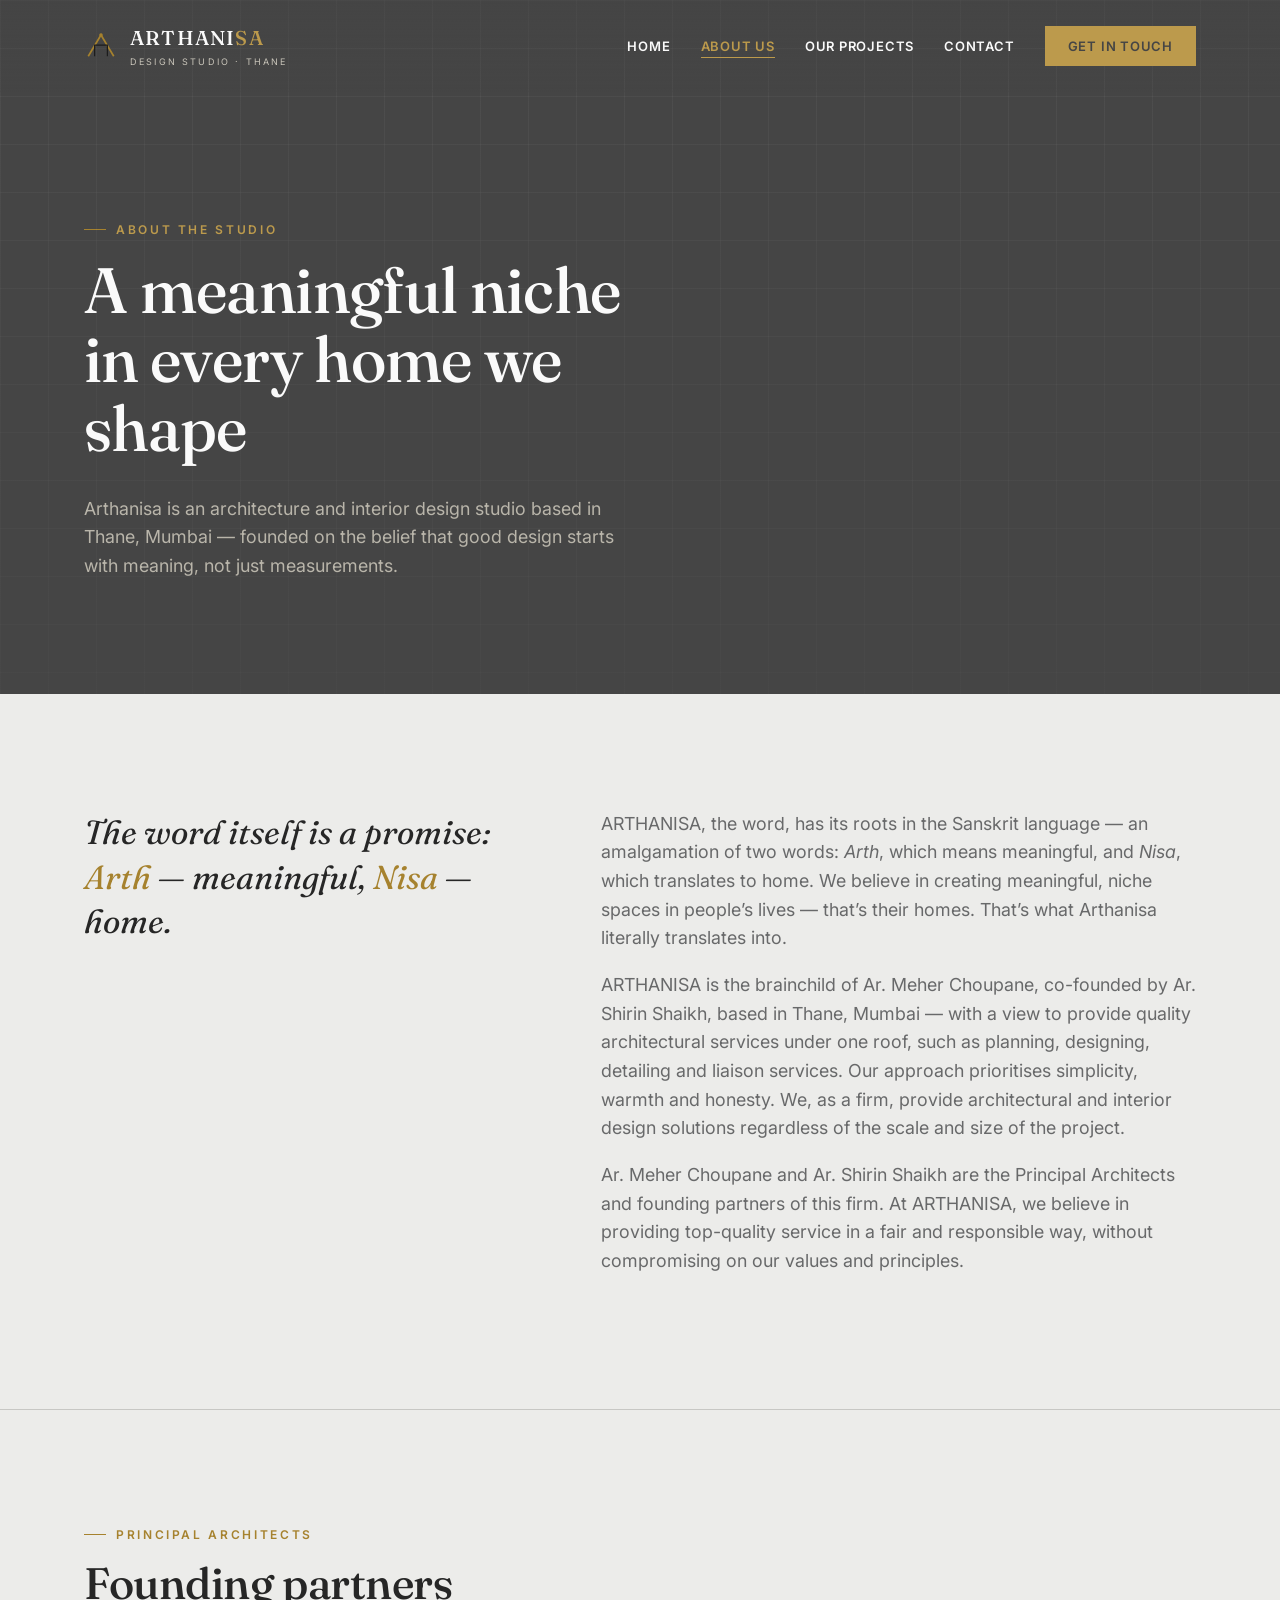
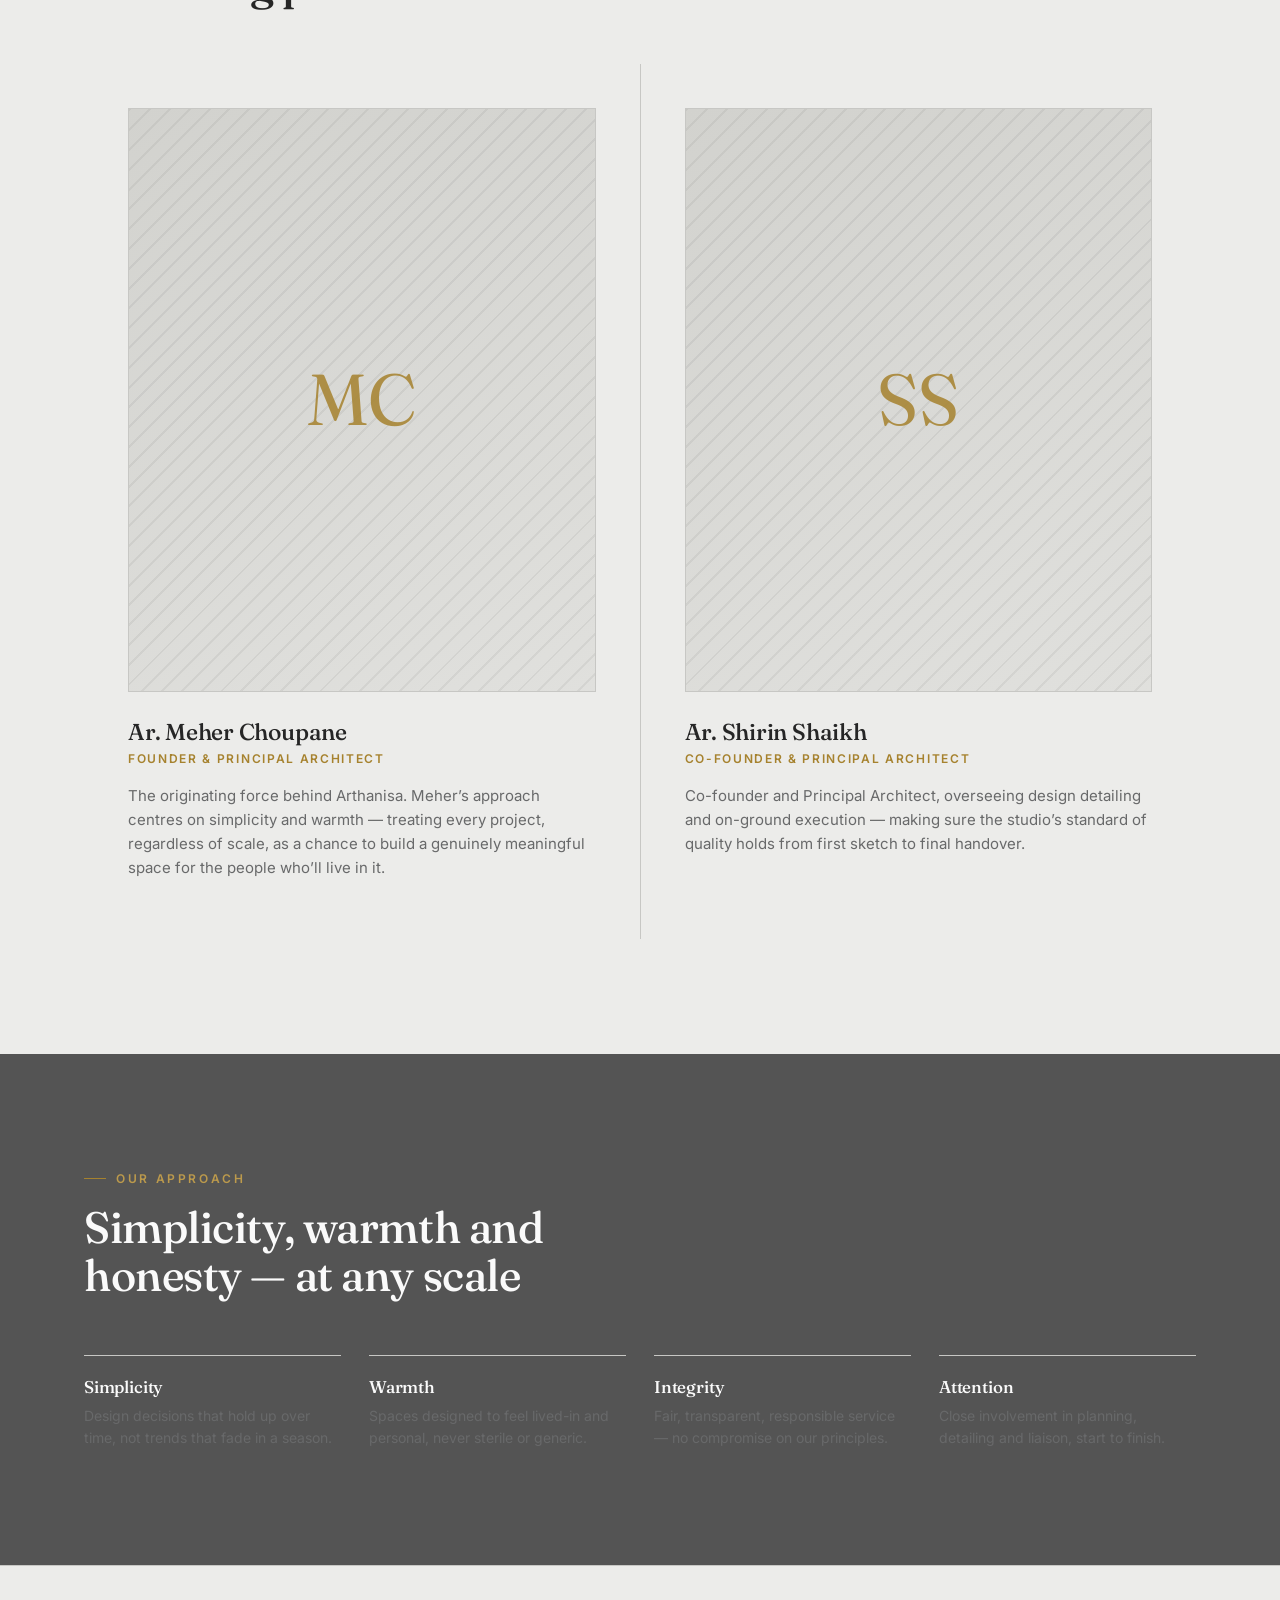
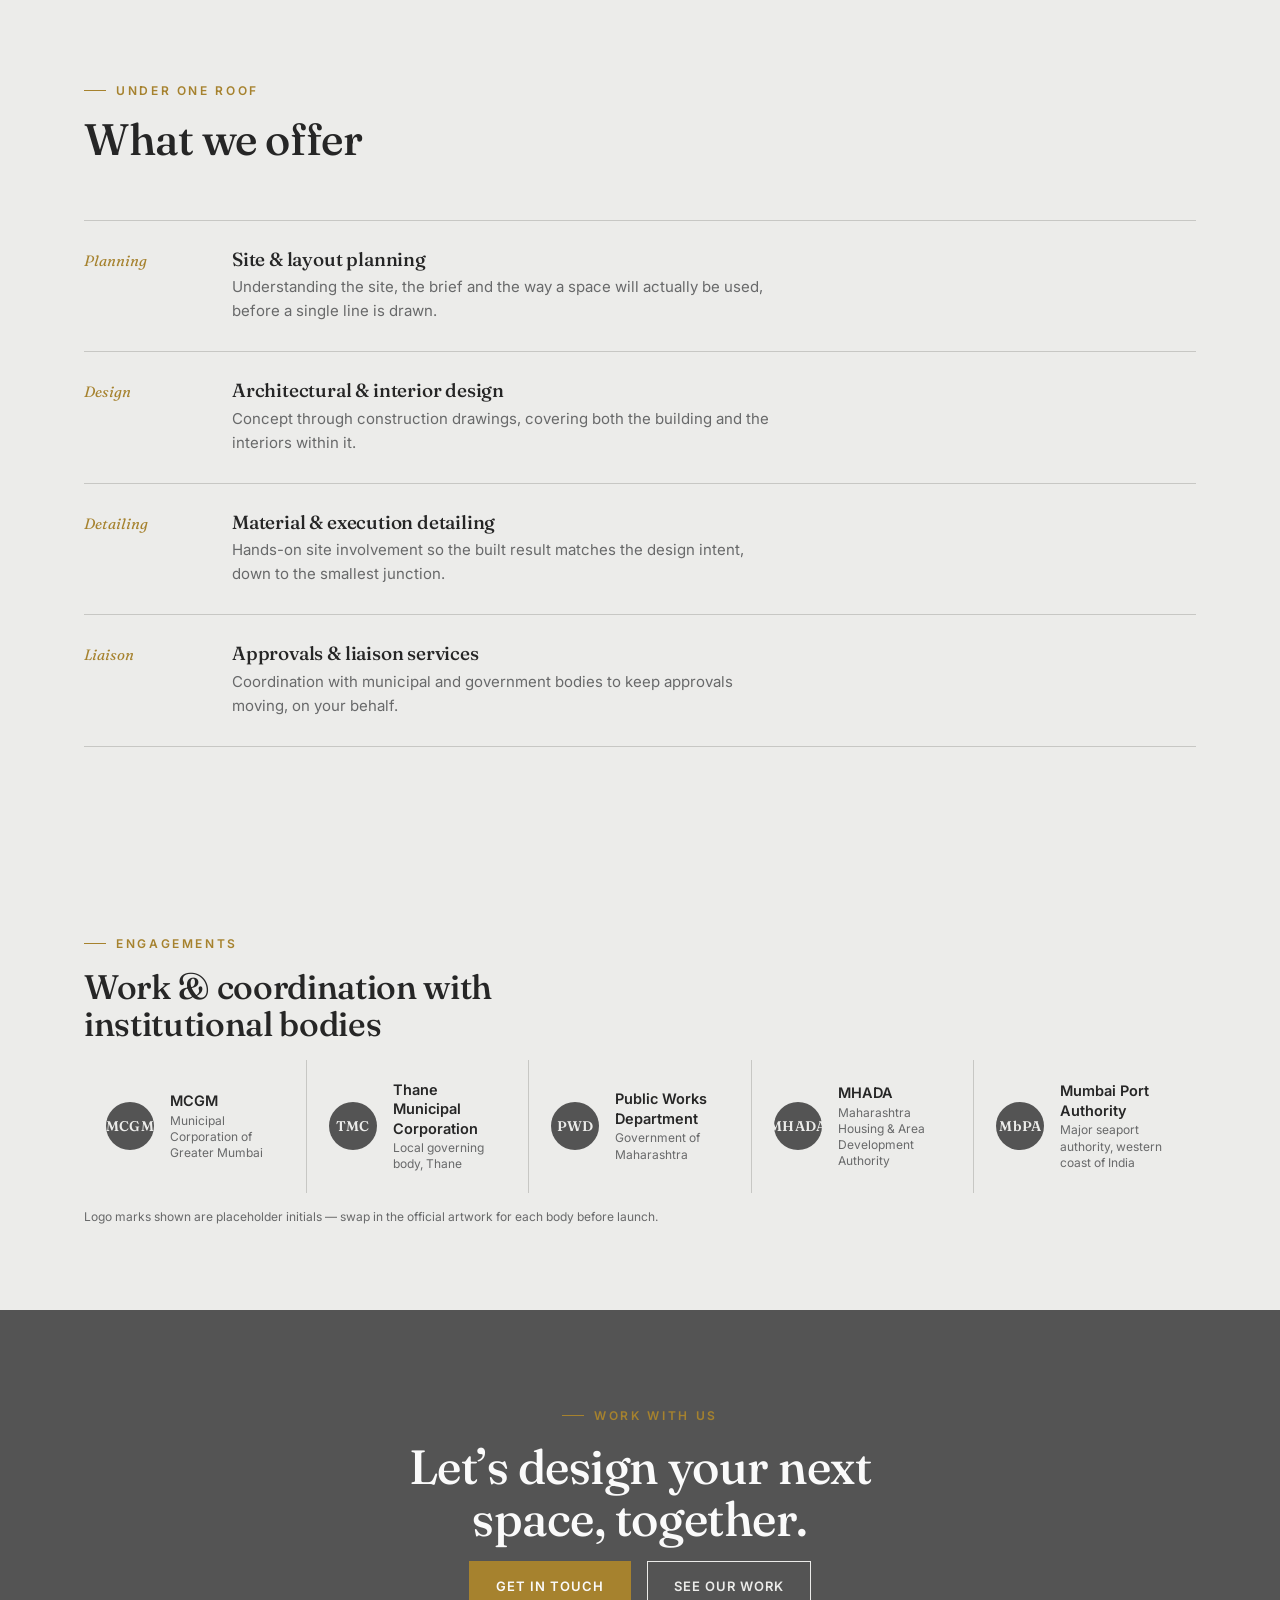
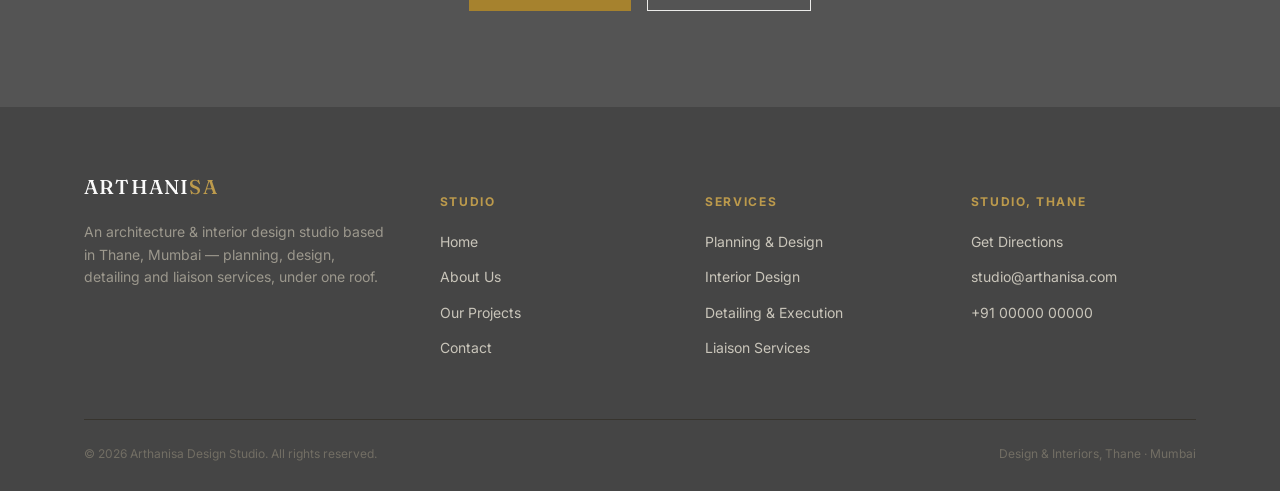
==== commit c2400b00: "Add files via upload" ====
--- a/about.html
+++ b/about.html
@@ -1,165 +1,189 @@
-<!doctype html>
+<!DOCTYPE html>
 <html lang="en">
 <head>
-<meta charset="utf-8">
-<meta name="viewport" content="width=device-width, initial-scale=1">
+<meta charset="UTF-8">
+<meta name="viewport" content="width=device-width, initial-scale=1.0">
 <title>About Us — Arthanisa Design Studio</title>
-<meta name="description" content="About Arthanisa Design Studio, its visionaries, team, expertise and institutional associations.">
+<meta name="description" content="Arthanisa Design Studio was founded by Ar. Meher Choupane and co-founded by Ar. Shirin Shaikh in Thane, Mumbai — offering planning, design, detailing and liaison services under one roof.">
 <link rel="preconnect" href="https://fonts.googleapis.com">
+<link rel="preconnect" href="https://fonts.gstatic.com" crossorigin>
 <link rel="stylesheet" href="style.css">
 </head>
 <body>
+
+<!-- ================= HEADER ================= -->
 <header class="site-header">
-  <div class="wrap header-inner">
-    <a href="index.html" class="logo" aria-label="Arthanisa Design Studio home">
-      <svg class="logo-mark" viewBox="0 0 40 40" fill="none" aria-hidden="true">
-        <path d="M5 32 L20 7 L35 32" stroke="#B78A3C" stroke-width="2"/>
-        <path d="M12.5 32 V19 H27.5 V32" stroke="#222321" stroke-width="1.4"/>
-        <circle cx="20" cy="7" r="2.1" fill="#B78A3C"/>
+  <div class="wrap">
+    <a href="index.html" class="logo">
+      <svg class="logo-mark" viewBox="0 0 40 40" fill="none" xmlns="http://www.w3.org/2000/svg">
+        <path d="M5 32 L20 7 L35 32" stroke="#A6822E" stroke-width="2"/>
+        <path d="M12.5 32 V19 H27.5 V32" stroke="#1C1C1C" stroke-width="1.4"/>
+        <circle cx="20" cy="7" r="2.1" fill="#A6822E"/>
       </svg>
       <span>
         <span class="logo-word">ARTHANI<em>SA</em></span>
         <span class="logo-sub">Design Studio · Thane</span>
       </span>
     </a>
-    <button class="menu-toggle" type="button" aria-expanded="false" aria-controls="menu-panel">
-      <span>Menu</span>
-      <span class="menu-icon" aria-hidden="true"><i></i><i></i></span>
-    </button>
+    <div class="nav-menu">
+      <ul class="nav-links">
+        <li><a href="index.html">Home</a></li>
+        <li><a href="about.html" class="is-active">About Us</a></li>
+        <li><a href="projects.html">Our Projects</a></li>
+        <li><a href="contact.html">Contact</a></li>
+        <li><a href="contact.html" class="nav-cta">Get in Touch</a></li>
+  </ul>
+      <button class="nav-toggle" aria-label="Toggle menu"><span></span><span></span><span></span></button>
+    </div>
   </div>
 </header>
 
-<div class="menu-panel" id="menu-panel" aria-hidden="true">
-  <div class="wrap menu-panel-inner">
-    <nav class="menu-main" aria-label="Main navigation">
-      <a href="index.html" >Home</a>
-      <a href="about.html" class="is-active">About Us</a>
-      <a href="projects.html" >Our Projects</a>
-      <a href="contact.html" >Contact</a>
-    </nav>
-    <aside class="menu-side">
-      <div class="menu-side-card">
-        <strong>Studio</strong>
-        <p>Architecture &amp; Interior Design<br>Thane, Mumbai</p>
-      </div>
-      <div class="menu-side-card">
-        <strong>Explore</strong>
-        <p>Vision · Our Team · Empanelment · Selected Projects</p>
-      </div>
-      <div class="menu-side-card">
-        <strong>Social Media</strong>
-        <div class="menu-social">
-          <a href="#" aria-label="Instagram">Instagram</a>
-          <a href="#" aria-label="LinkedIn">LinkedIn</a>
-        </div>
-      </div>
-    </aside>
-  </div>
-</div>
-
-<main>
-
+<!-- ================= PAGE HERO ================= -->
 <section class="page-hero">
-  <div class="wrap">
-    <div class="eyebrow">About Us</div>
-    <h1>A studio built around meaningful spaces.</h1>
-    <p class="lede">The home page introduces the studio. This page carries the deeper story, visionaries, team, expertise and institutional associations from the wireframe.</p>
-  </div>
-</section>
-
+  <div class="hero-grid"></div>
+  <div class="wrap">
+    <div class="eyebrow">About the studio</div>
+    <h1>A meaningful niche in every home we shape</h1>
+    <p class="lede">Arthanisa is an architecture and interior design studio based in Thane, Mumbai — founded on the belief that good design starts with meaning, not just measurements.</p>
+  </div>
+</section>
+
+<!-- ================= ORIGIN STORY ================= -->
 <section class="section">
-  <div class="wrap story-grid">
-    <div><div class="eyebrow reveal">About Arthanisa</div><h2 class="reveal">The story behind the studio.</h2></div>
-    <div class="story-copy">
-      <p class="reveal">ARTHANISA, the word, has its roots in Sanskrit — an amalgamation of “Arth”, meaning meaningful, and “Nisa”, which translates to home. The studio’s belief is to create meaningful, niche spaces in people’s lives.</p>
-      <p class="reveal">ARTHANISA is the brainchild of Ar. Meher Chouparne, co-founded by Ar. Sidhu Shaikh, based in Thane, Mumbai. The practice brings planning, designing, detailing and liaison services together under one roof.</p>
-      <p class="reveal">The studio’s approach prioritises simplicity, warmth and responsible design, providing architectural and interior design solutions regardless of the scale and size of the project.</p>
-    </div>
-  </div>
-</section>
-
-<section class="section section-border">
-  <div class="wrap vision-block">
-    <div><div class="eyebrow reveal">Vision</div><h2 class="reveal">Design that enhances life.</h2></div>
-    <div class="vision-quote reveal">“We believe in creating spaces that are <em>meaningful</em>, practical and considered — not simply spaces that look good.”</div>
-  </div>
-</section>
-
-<section class="section section-border">
-  <div class="wrap">
-    <div class="eyebrow reveal">Visionaries</div>
-    <h2 class="reveal" style="font-size:clamp(42px,5vw,68px);max-width:10ch">Meet the principals.</h2>
-    <div class="team-grid">
-      <article class="team-card reveal">
-        <div class="team-photo"><span>MC</span></div>
-        <h3>Ar. Meher Chouparne</h3><div class="team-role">Founder &amp; Principal Architect</div>
-        <p>Write-up from the visionary to be placed here, based on the client-approved profile and experience.</p>
-      </article>
-      <article class="team-card reveal">
-        <div class="team-photo"><span>SS</span></div>
-        <h3>Ar. Sidhu Shaikh</h3><div class="team-role">Co-Founder &amp; Principal Architect</div>
-        <p>Write-up from the visionary to be placed here, based on the client-approved profile and experience.</p>
-      </article>
-    </div>
-  </div>
-</section>
-
-<section class="section section-border">
-  <div class="wrap">
-    <div class="eyebrow reveal">Our Team</div>
-    <h2 class="reveal" style="font-size:clamp(42px,5vw,68px);max-width:10ch">People behind the work.</h2>
-    <div class="expertise-list">
-      <div class="expertise-item reveal"><span class="num">01</span><h3>Architects</h3><p>Team member profiles and roles can be added here from the client-approved team list.</p></div>
-      <div class="expertise-item reveal"><span class="num">02</span><h3>Interior Designers</h3><p>Profiles, photographs and designation details can be placed here without crowding the page.</p></div>
-      <div class="expertise-item reveal"><span class="num">03</span><h3>Technical Team</h3><p>Drafting, detailing and execution support presented as part of the studio team.</p></div>
-    </div>
-  </div>
-</section>
-
-<section class="section section-border">
-  <div class="wrap">
-    <div class="empanelment-head">
-      <div><div class="eyebrow reveal">Empanelment</div><h2 class="reveal">Institutional associations.</h2></div>
-      <p class="lede reveal">The organisations below are the client-provided associations from the wireframe. Final official logo files can replace the typographic marks in each card.</p>
-    </div>
-    <div class="logo-grid">
-      <div class="org-card reveal"><div class="org-mark">MMRDA</div><div class="org-name">MMRDA</div><div class="org-sub">Mumbai Metropolitan Region Development Authority</div></div>
-      <div class="org-card reveal"><div class="org-mark">TMC</div><div class="org-name">TMC</div><div class="org-sub">Thane Municipal Corporation</div></div>
-      <div class="org-card reveal"><div class="org-mark">PWD</div><div class="org-name">PWD</div><div class="org-sub">Public Works Department</div></div>
-      <div class="org-card reveal"><div class="org-mark">MHADA</div><div class="org-name">MHADA</div><div class="org-sub">Maharashtra Housing &amp; Area Development Authority</div></div>
-      <div class="org-card reveal"><div class="org-mark">MbPA</div><div class="org-name">MbPA</div><div class="org-sub">Mumbai Port Authority</div></div>
-    </div>
-  </div>
-</section>
-
-<section class="section section-border">
-  <div class="wrap">
-    <div class="eyebrow reveal">Our Expertise</div>
-    <h2 class="reveal" style="font-size:clamp(42px,5vw,68px);max-width:10ch">Under one roof.</h2>
-    <div class="expertise-list">
-      <div class="expertise-item reveal"><span class="num">01</span><h3>Planning &amp; Design</h3><p>Understanding the site, brief and intended use before design development.</p></div>
-      <div class="expertise-item reveal"><span class="num">02</span><h3>Interiors</h3><p>Architectural and interior design considered together rather than as separate layers.</p></div>
-      <div class="expertise-item reveal"><span class="num">03</span><h3>Detailing &amp; Execution</h3><p>Material and construction detailing carried through to site execution.</p></div>
-      <div class="expertise-item reveal"><span class="num">04</span><h3>Liaison</h3><p>Coordination with municipal and government bodies for relevant approvals.</p></div>
-    </div>
-  </div>
-</section>
-
+  <div class="wrap">
+    <div class="philosophy">
+      <blockquote class="reveal">The word itself is a promise: <em>Arth</em> — meaningful, <em>Nisa</em> — home.</blockquote>
+      <div class="reveal">
+        <p class="lede">ARTHANISA, the word, has its roots in the Sanskrit language — an amalgamation of two words: <em>Arth</em>, which means meaningful, and <em>Nisa</em>, which translates to home. We believe in creating meaningful, niche spaces in people&rsquo;s lives — that&rsquo;s their homes. That&rsquo;s what Arthanisa literally translates into.</p>
+        <p class="lede">ARTHANISA is the brainchild of Ar. Meher Choupane, co-founded by Ar. Shirin Shaikh, based in Thane, Mumbai — with a view to provide quality architectural services under one roof, such as planning, designing, detailing and liaison services. Our approach prioritises simplicity, warmth and honesty. We, as a firm, provide architectural and interior design solutions regardless of the scale and size of the project.</p>
+        <p class="lede">Ar. Meher Choupane and Ar. Shirin Shaikh are the Principal Architects and founding partners of this firm. At ARTHANISA, we believe in providing top-quality service in a fair and responsible way, without compromising on our values and principles.</p>
+      </div>
+    </div>
+  </div>
+</section>
+
+<!-- ================= FOUNDERS ================= -->
+<section class="section grid-line-top">
+  <div class="wrap">
+    <div class="eyebrow reveal">Principal architects</div>
+    <h2 class="reveal" style="font-size:clamp(28px,3.6vw,44px); max-width:16ch;">Founding partners</h2>
+
+    <div class="founders reveal">
+      <div class="founder">
+        <div class="founder-photo"><span class="initials">MC</span></div>
+        <h3>Ar. Meher Choupane</h3>
+        <span class="role">Founder &amp; Principal Architect</span>
+        <p>The originating force behind Arthanisa. Meher&rsquo;s approach centres on simplicity and warmth — treating every project, regardless of scale, as a chance to build a genuinely meaningful space for the people who&rsquo;ll live in it.</p>
+      </div>
+      <div class="founder">
+        <div class="founder-photo"><span class="initials">SS</span></div>
+        <h3>Ar. Shirin Shaikh</h3>
+        <span class="role">Co-Founder &amp; Principal Architect</span>
+        <p>Co-founder and Principal Architect, overseeing design detailing and on-ground execution — making sure the studio&rsquo;s standard of quality holds from first sketch to final handover.</p>
+      </div>
+    </div>
+  </div>
+</section>
+
+<!-- ================= APPROACH / VALUES ================= -->
+<section class="section section--dark">
+  <div class="wrap">
+    <div class="eyebrow reveal">Our approach</div>
+    <h2 class="reveal" style="color:#FAFAFA; font-size:clamp(28px,3.6vw,44px); max-width:18ch;">Simplicity, warmth and honesty — at any scale</h2>
+    <div class="value-list reveal">
+      <div class="value-item">
+        <h4 style="color:#FAFAFA;">Simplicity</h4>
+        <p>Design decisions that hold up over time, not trends that fade in a season.</p>
+      </div>
+      <div class="value-item">
+        <h4 style="color:#FAFAFA;">Warmth</h4>
+        <p>Spaces designed to feel lived-in and personal, never sterile or generic.</p>
+      </div>
+      <div class="value-item">
+        <h4 style="color:#FAFAFA;">Integrity</h4>
+        <p>Fair, transparent, responsible service — no compromise on our principles.</p>
+      </div>
+      <div class="value-item">
+        <h4 style="color:#FAFAFA;">Attention</h4>
+        <p>Close involvement in planning, detailing and liaison, start to finish.</p>
+      </div>
+    </div>
+  </div>
+</section>
+
+<!-- ================= WHAT WE OFFER ================= -->
+<section class="section grid-line-top">
+  <div class="wrap">
+    <div class="eyebrow reveal">Under one roof</div>
+    <h2 class="reveal" style="font-size:clamp(28px,3.6vw,44px); max-width:16ch;">What we offer</h2>
+    <div class="process reveal">
+      <div class="process-item">
+        <span class="step">Planning</span>
+        <div>
+          <h4>Site &amp; layout planning</h4>
+          <p>Understanding the site, the brief and the way a space will actually be used, before a single line is drawn.</p>
+        </div>
+      </div>
+      <div class="process-item">
+        <span class="step">Design</span>
+        <div>
+          <h4>Architectural &amp; interior design</h4>
+          <p>Concept through construction drawings, covering both the building and the interiors within it.</p>
+        </div>
+      </div>
+      <div class="process-item">
+        <span class="step">Detailing</span>
+        <div>
+          <h4>Material &amp; execution detailing</h4>
+          <p>Hands-on site involvement so the built result matches the design intent, down to the smallest junction.</p>
+        </div>
+      </div>
+      <div class="process-item">
+        <span class="step">Liaison</span>
+        <div>
+          <h4>Approvals &amp; liaison services</h4>
+          <p>Coordination with municipal and government bodies to keep approvals moving, on your behalf.</p>
+        </div>
+      </div>
+    </div>
+  </div>
+</section>
+
+<!-- ================= ENGAGEMENTS ================= -->
+<section class="section section--tight">
+  <div class="wrap">
+    <div class="eyebrow reveal">Engagements</div>
+    <h2 class="reveal" style="font-size:clamp(24px,3vw,34px); max-width:20ch;">Work &amp; coordination with institutional bodies</h2>
+    <div class="org-badges reveal">
+      <div class="org-badge"><span class="mark">MCGM</span><span class="name">MCGM<small>Municipal Corporation of Greater Mumbai</small></span></div>
+      <div class="org-badge"><span class="mark">TMC</span><span class="name">Thane Municipal Corporation<small>Local governing body, Thane</small></span></div>
+      <div class="org-badge"><span class="mark">PWD</span><span class="name">Public Works Department<small>Government of Maharashtra</small></span></div>
+      <div class="org-badge"><span class="mark">MHADA</span><span class="name">MHADA<small>Maharashtra Housing &amp; Area Development Authority</small></span></div>
+      <div class="org-badge"><span class="mark">MbPA</span><span class="name">Mumbai Port Authority<small>Major seaport authority, western coast of India</small></span></div>
+    </div>
+    <p class="form-note reveal" style="margin-top:14px;">Logo marks shown are placeholder initials — swap in the official artwork for each body before launch.</p>
+  </div>
+</section>
+
+<!-- ================= CTA ================= -->
 <section class="cta-band">
   <div class="wrap">
-    <div class="eyebrow reveal" style="justify-content:center">Get in Touch</div>
-    <h2 class="reveal">Let’s discuss your next space.</h2>
-    <div class="cta-actions reveal"><a class="btn btn--gold" href="contact.html">Get in Touch</a><a class="btn" href="projects.html">See Our Projects</a></div>
-  </div>
-</section>
-
-</main>
+    <div class="eyebrow reveal" style="justify-content:center;">Work with us</div>
+    <h2 class="reveal">Let&rsquo;s design your next space, together.</h2>
+    <div class="cta-actions reveal">
+      <a href="contact.html" class="btn btn--gold">Get in Touch</a>
+      <a href="projects.html" class="btn btn--on-dark">See Our Work</a>
+    </div>
+  </div>
+</section>
+
+<!-- ================= FOOTER ================= -->
 <footer class="site-footer">
   <div class="wrap">
     <div class="footer-top">
       <div class="footer-brand">
-        <span class="logo-word">ARTHANI<em>SA</em></span>
-        <p>Architecture &amp; interior design studio based in Thane, Mumbai.</p>
+        <span class="logo-word">ARTHANI<em style="color:#BC9A4C;font-style:normal;">SA</em></span>
+        <p>An architecture &amp; interior design studio based in Thane, Mumbai — planning, design, detailing and liaison services, under one roof.</p>
       </div>
       <div class="footer-col">
         <h5>Studio</h5>
@@ -167,30 +191,30 @@
           <li><a href="index.html">Home</a></li>
           <li><a href="about.html">About Us</a></li>
           <li><a href="projects.html">Our Projects</a></li>
-          <li><a href="contact.html">Get in Touch</a></li>
+          <li><a href="contact.html">Contact</a></li>
         </ul>
       </div>
       <div class="footer-col">
-        <h5>Focus</h5>
+        <h5>Services</h5>
         <ul>
-          <li><a href="about.html">Architecture</a></li>
-          <li><a href="about.html">Interiors</a></li>
-          <li><a href="about.html">Landscaping</a></li>
-          <li><a href="about.html">Liaison</a></li>
+          <li><a href="about.html">Planning &amp; Design</a></li>
+          <li><a href="about.html">Interior Design</a></li>
+          <li><a href="about.html">Detailing &amp; Execution</a></li>
+          <li><a href="about.html">Liaison Services</a></li>
         </ul>
       </div>
       <div class="footer-col">
-        <h5>Connect</h5>
+        <h5>Studio, Thane</h5>
         <ul>
-          <li><a href="contact.html">Studio details</a></li>
-          <li><a href="#">Instagram</a></li>
-          <li><a href="#">LinkedIn</a></li>
+          <li><a href="https://www.google.com/maps/place/Arthanisa+Design+Studio/@19.1889408,72.9808896,14z" target="_blank" rel="noopener">Get Directions</a></li>
+          <li><a href="mailto:studio@arthanisa.com">studio@arthanisa.com</a></li>
+          <li><a href="tel:+910000000000">+91 00000 00000</a></li>
         </ul>
       </div>
     </div>
     <div class="footer-bottom">
-      <span>© 2026 Arthanisa Design Studio</span>
-      <span>Thane · Mumbai</span>
+      <span>&copy; 2026 Arthanisa Design Studio. All rights reserved.</span>
+      <span>Design &amp; Interiors, Thane · Mumbai</span>
     </div>
   </div>
 </footer>
--- a/style.css
+++ b/style.css
@@ -1,355 +1,606 @@
-@import url('https://fonts.googleapis.com/css2?family=DM+Serif+Display:ital@0;1&family=Inter:wght@400;500;600;700&display=swap');
+/* =========================================================
+   ARTHANISA — Design tokens
+   Grey (concrete / drafting paper) + Gold (accent) editorial theme
+   Display: Fraunces  |  Body: Inter  |  Label: Inter (tracked caps)
+   ========================================================= */
+
+@import url('https://fonts.googleapis.com/css2?family=Fraunces:ital,opsz,wght@0,9..144,400;0,9..144,500;0,9..144,600;1,9..144,400&family=Inter:wght@400;500;600;700&display=swap');
 
 :root{
-  --bg:#d9d9d6;
-  --bg-soft:#e5e5e1;
-  --bg-light:#efefec;
-  --ink:#222321;
-  --muted:#686a67;
-  --line:#aeb0ad;
-  --line-dark:#7d7f7b;
-  --gold:#b78a3c;
-  --gold-dark:#8e692e;
-  --white:#f7f7f3;
-  --panel:#dededb;
-  --display:'DM Serif Display', Georgia, serif;
-  --body:'Inter', Arial, sans-serif;
-  --max:1320px;
-  --pad:clamp(22px,5vw,72px);
-  --ease:cubic-bezier(.22,.61,.36,1);
-}
-
-*{box-sizing:border-box}
-html{scroll-behavior:smooth}
+  /* greys — neutral concrete / drafting-paper range (no warm/beige cast) */
+  --ink:        #262626;
+  --charcoal:   #545454;
+  --charcoal-2: #47474A;
+  --charcoal-3: #454545;
+  --paper:      #ECECEA;
+  --paper-2:    #E0E0DD;
+  --paper-3:    #D2D2CE;
+  --grey-text:  #68696A;
+  --grey-line:  #C7C7C4;
+
+  /* gold — used sparingly, as an accent only */
+  --gold:       #A6822E;
+  --gold-2:     #BC9A4C;
+  --gold-soft:  rgba(166,130,46,0.14);
+
+  --white:      #FAFAFA;
+
+  --font-display: 'Fraunces', serif;
+  --font-body: 'Inter', sans-serif;
+
+  --container: 1240px;
+  --pad: clamp(24px, 5vw, 72px);
+
+  --ease: cubic-bezier(.22,.61,.36,1);
+}
+
+*,*::before,*::after{ box-sizing:border-box; }
+html{ scroll-behavior:smooth; overflow-x:hidden; }
 body{
   margin:0;
-  background:var(--bg);
+  background:var(--paper);
   color:var(--ink);
-  font-family:var(--body);
-  line-height:1.65;
+  font-family:var(--font-body);
+  font-weight:400;
+  line-height:1.6;
   -webkit-font-smoothing:antialiased;
-}
-body.menu-open{overflow:hidden}
-img{max-width:100%;display:block}
-a{color:inherit;text-decoration:none}
-button,input,select,textarea{font:inherit}
-button{cursor:pointer}
-h1,h2,h3,h4{font-family:var(--display);font-weight:400;line-height:1.05;margin:0 0 .55em}
-p{margin:0 0 1em}
-ul{list-style:none;margin:0;padding:0}
-
-.wrap{width:min(var(--max),calc(100% - 2*var(--pad)));margin:auto}
-.section{padding:clamp(74px,9vw,132px) 0}
-.section--compact{padding:clamp(54px,7vw,92px) 0}
-.section-border{border-top:1px solid var(--line)}
+  overflow-x:hidden;
+  max-width:100%;
+}
+img{ max-width:100%; display:block; }
+a{ color:inherit; text-decoration:none; }
+h1,h2,h3,h4{
+  font-family:var(--font-display);
+  font-weight:500;
+  line-height:1.08;
+  margin:0 0 .5em;
+  letter-spacing:-0.01em;
+}
+p{ margin:0 0 1em; }
+ul{ margin:0; padding:0; list-style:none; }
+button{ font-family:inherit; }
+
+@media (prefers-reduced-motion: reduce){
+  *{ animation-duration:0.001ms !important; animation-iteration-count:1 !important; transition-duration:0.001ms !important; scroll-behavior:auto !important; }
+}
+
+/* ---------- utility ---------- */
+.wrap{ max-width:var(--container); margin:0 auto; padding:0 var(--pad); }
 .eyebrow{
-  display:flex;align-items:center;gap:12px;
-  margin-bottom:18px;
-  color:var(--gold-dark);
-  font-size:11px;font-weight:700;letter-spacing:.22em;text-transform:uppercase;
-}
-.eyebrow:before{content:"";width:30px;height:1px;background:var(--gold)}
-.lede{max-width:680px;color:var(--muted);font-size:clamp(16px,1.35vw,19px)}
-.tag{font-size:10px;font-weight:700;letter-spacing:.16em;text-transform:uppercase;color:var(--gold-dark)}
-.reveal{opacity:0;transform:translateY(22px);transition:opacity .75s var(--ease),transform .75s var(--ease)}
-.reveal.is-visible{opacity:1;transform:none}
+  font-family:var(--font-body);
+  font-size:12px;
+  letter-spacing:.22em;
+  text-transform:uppercase;
+  color:var(--gold);
+  display:flex;
+  align-items:center;
+  gap:10px;
+  font-weight:600;
+  margin-bottom:16px;
+}
+.eyebrow::before{
+  content:"";
+  width:22px;height:1px;
+  background:var(--gold);
+  display:inline-block;
+}
+.section{ padding:clamp(64px,9vw,120px) 0; }
+.section--tight{ padding:clamp(40px,6vw,72px) 0; }
+.section--dark{ background:var(--charcoal); color:var(--paper); }
+.section--dark .eyebrow{ color:var(--gold-2); }
+.grid-line-top{ border-top:1px solid var(--grey-line); }
+.center{ text-align:center; }
+.lede{
+  font-size:clamp(17px,1.4vw,19px);
+  color:var(--grey-text);
+  max-width:640px;
+}
+.section--dark .lede{ color:#B9B5AA; }
 
 .btn{
-  display:inline-flex;align-items:center;justify-content:center;gap:12px;
-  min-height:48px;padding:13px 22px;
-  border:1px solid var(--ink);background:transparent;color:var(--ink);
-  font-size:11px;font-weight:700;letter-spacing:.13em;text-transform:uppercase;
-  transition:.3s var(--ease);
-}
-.btn:hover{background:var(--ink);color:var(--white)}
-.btn--gold{background:var(--gold);border-color:var(--gold);color:var(--white)}
-.btn--gold:hover{background:var(--gold-dark);border-color:var(--gold-dark)}
-.btn svg{width:14px;height:14px;transition:transform .3s var(--ease)}
-.btn:hover svg{transform:translateX(4px)}
-
-/* ---------- HEADER: one compact menu bar ---------- */
+  display:inline-flex;
+  align-items:center;
+  gap:10px;
+  padding:14px 26px;
+  border:1px solid var(--ink);
+  color:var(--ink);
+  font-size:13px;
+  letter-spacing:.08em;
+  text-transform:uppercase;
+  font-weight:600;
+  background:transparent;
+  cursor:pointer;
+  transition:background .35s var(--ease), color .35s var(--ease), border-color .35s var(--ease);
+}
+.btn:hover{ background:var(--ink); color:var(--white); }
+.btn--gold{ border-color:var(--gold); background:var(--gold); color:var(--white); }
+.btn--gold:hover{ background:var(--gold-2); border-color:var(--gold-2); color:var(--white); }
+.btn--on-dark{ border-color:var(--paper); color:var(--paper); }
+.btn--on-dark:hover{ background:var(--paper); color:var(--ink); }
+.btn svg{ width:14px; height:14px; transition:transform .35s var(--ease); }
+.btn:hover svg{ transform:translateX(4px); }
+
+.tag{
+  font-size:11px;
+  letter-spacing:.14em;
+  text-transform:uppercase;
+  color:var(--grey-text);
+  font-weight:600;
+}
+
+/* ---------- reveal on scroll ---------- */
+.reveal{ opacity:0; transform:translateY(22px); transition:opacity .8s var(--ease), transform .8s var(--ease); }
+.reveal.is-visible{ opacity:1; transform:translateY(0); }
+
+/* ---------- header ---------- */
+/* Full menu visible at the top of the page. Once you scroll past the hero,
+   it collapses into a single toggle button; clicking it opens a small
+   dropdown panel anchored top-right — not a full-screen takeover. On
+   narrow screens there's never room for the full row, so the toggle +
+   dropdown pattern is used from the start there too. */
 .site-header{
-  position:fixed;inset:0 0 auto;z-index:1000;
+  position:fixed; top:0; left:0; right:0; z-index:100;
+  padding:22px 0;
+  background:linear-gradient(to bottom, rgba(69,69,69,.5), rgba(69,69,69,0));
+  transition:background .4s var(--ease), padding .4s var(--ease), border-color .4s var(--ease);
+  border-bottom:1px solid transparent;
+}
+.site-header.is-scrolled{
+  background:rgba(236,236,234,0.62);
+  backdrop-filter:blur(18px) saturate(1.1);
+  -webkit-backdrop-filter:blur(18px) saturate(1.1);
   padding:14px 0;
-  border-bottom:1px solid rgba(34,35,33,.24);
-  background:rgba(239,239,236,.94);
-  backdrop-filter:blur(14px);
-  transition:background .45s var(--ease),border-color .45s var(--ease),padding .45s var(--ease),box-shadow .45s var(--ease);
-}
-.site-header.is-scrolled{
-  padding:9px 0;
-  background:rgba(217,217,214,.40);
-  border-bottom-color:rgba(34,35,33,.14);
-  box-shadow:0 8px 30px rgba(0,0,0,.04);
-}
-.header-inner{display:flex;align-items:center;justify-content:space-between;gap:20px}
-.logo{display:flex;align-items:center;gap:11px;min-width:0}
-.logo-mark{width:34px;height:34px;flex:none}
-.logo-word{font-family:var(--display);font-size:20px;letter-spacing:.07em;line-height:1;color:var(--ink)}
-.logo-word em{font-style:normal;color:var(--gold)}
-.logo-sub{display:block;margin-top:3px;font-size:8px;letter-spacing:.22em;text-transform:uppercase;color:var(--muted)}
-.menu-toggle{
-  display:inline-flex;align-items:center;gap:14px;
-  border:1px solid var(--ink);background:rgba(239,239,236,.5);
-  min-height:44px;padding:0 14px 0 16px;color:var(--ink);
-  font-size:11px;font-weight:700;letter-spacing:.15em;text-transform:uppercase;
-}
-.menu-icon{width:22px;height:16px;position:relative;display:block}
-.menu-icon i{position:absolute;left:0;width:100%;height:1px;background:currentColor;transition:.3s var(--ease)}
-.menu-icon i:first-child{top:4px}.menu-icon i:last-child{bottom:4px}
-.menu-toggle.is-active .menu-icon i:first-child{top:8px;transform:rotate(45deg)}
-.menu-toggle.is-active .menu-icon i:last-child{bottom:7px;transform:rotate(-45deg)}
-
-.menu-panel{
-  position:fixed;inset:0;z-index:990;
-  background:rgba(229,229,225,.98);
-  transform:translateY(-100%);
-  transition:transform .55s var(--ease);
-  overflow:auto;
-  padding-top:92px;
-}
-.menu-panel.is-open{transform:none}
-.menu-panel-inner{min-height:100%;display:grid;grid-template-columns:1.1fr .9fr;gap:8vw;padding-bottom:60px}
-.menu-main{display:flex;flex-direction:column;justify-content:center;padding:clamp(36px,8vh,90px) 0}
-.menu-main a{
-  font-family:var(--display);font-size:clamp(42px,7vw,86px);line-height:.98;
-  padding:9px 0;border-bottom:1px solid var(--line);
-  transition:color .25s var(--ease),padding-left .25s var(--ease);
-}
-.menu-main a:hover,.menu-main a.is-active{color:var(--gold-dark);padding-left:12px}
-.menu-side{display:flex;flex-direction:column;justify-content:flex-end;padding:40px 0}
-.menu-side-card{border-top:1px solid var(--line);padding:20px 0}
-.menu-side-card strong{display:block;font-size:10px;letter-spacing:.18em;text-transform:uppercase;color:var(--gold-dark);margin-bottom:7px}
-.menu-side-card p{color:var(--muted);font-size:14px;max-width:34ch}
-.menu-social{display:flex;gap:18px;font-size:11px;letter-spacing:.12em;text-transform:uppercase}
-.menu-social a:hover{color:var(--gold-dark)}
-
-@media(max-width:720px){
-  .logo-sub{display:none}
-  .logo-word{font-size:18px}
-  .menu-panel{padding-top:78px}
-  .menu-panel-inner{display:block}
-  .menu-main{padding:30px 0 45px}
-  .menu-main a{font-size:48px}
-  .menu-side{padding:0 0 50px}
-}
-
-/* ---------- HERO ---------- */
+  border-bottom:1px solid rgba(199,199,196,0.7);
+}
+.site-header .wrap{ display:flex; align-items:center; justify-content:space-between; gap:20px; }
+
+.logo{ display:flex; align-items:center; gap:12px; position:relative; z-index:101; flex:none; }
+.logo-mark{ width:34px; height:34px; flex:none; }
+.logo-mark path{ transition:stroke .4s var(--ease); }
+.logo-word{
+  font-family:var(--font-display);
+  font-size:20px;
+  letter-spacing:.06em;
+  font-weight:500;
+  color:var(--white);
+  transition:color .4s var(--ease);
+}
+.logo-word em{ color:var(--gold-2); font-style:normal; transition:color .4s var(--ease); }
+.logo-sub{
+  display:block;
+  font-family:var(--font-body);
+  font-size:9px;
+  letter-spacing:.24em;
+  text-transform:uppercase;
+  color:#C9C5BA;
+  margin-top:1px;
+  transition:color .4s var(--ease);
+}
+.site-header.is-scrolled .logo-word{ color:var(--ink); }
+.site-header.is-scrolled .logo-word em{ color:var(--gold); }
+.site-header.is-scrolled .logo-sub{ color:var(--grey-text); }
+
+/* holds the full row + the toggle; positioned so the dropdown can anchor to it */
+.nav-menu{ position:relative; display:flex; align-items:center; gap:26px; }
+
+/* full horizontal menu — shown at the top of wide screens */
+.nav-links{ display:flex; align-items:center; gap:30px; }
+.nav-links a{
+  font-size:13px;
+  letter-spacing:.06em;
+  text-transform:uppercase;
+  font-weight:600;
+  color:var(--white);
+  position:relative;
+  padding:4px 0;
+  transition:color .3s var(--ease);
+}
+.nav-links a::after{
+  content:"";
+  position:absolute; left:0; right:100%; bottom:0;
+  height:1px; background:var(--gold-2);
+  transition:right .35s var(--ease);
+}
+.nav-links a:hover::after,
+.nav-links a.is-active::after{ right:0; }
+.nav-links a.is-active{ color:var(--gold-2); }
+.nav-links a.nav-cta{
+  padding:11px 22px;
+  border:1px solid var(--gold-2); background:var(--gold-2); color:var(--charcoal-3);
+  transition:background .3s var(--ease), color .3s var(--ease), border-color .3s var(--ease);
+}
+.nav-links a.nav-cta::after{ display:none; }
+.nav-links a.nav-cta:hover{ background:transparent; color:var(--gold-2); }
+
+.site-header.is-scrolled .nav-links a{ color:var(--ink); }
+.site-header.is-scrolled .nav-links a::after{ background:var(--gold); }
+.site-header.is-scrolled .nav-links a.is-active{ color:var(--gold); }
+.site-header.is-scrolled .nav-links a.nav-cta{ border-color:var(--gold); background:var(--gold); color:var(--white); }
+.site-header.is-scrolled .nav-links a.nav-cta:hover{ background:transparent; color:var(--gold); }
+
+/* the toggle — hidden while the full row shows, appears once scrolled (or always, on narrow screens) */
+.nav-toggle{
+  display:none; flex-direction:column; justify-content:center; gap:6px;
+  background:none; border:none; cursor:pointer; padding:8px;
+  position:relative; z-index:101;
+}
+.nav-toggle span{ display:block; width:24px; height:1.5px; background:var(--white); transition:transform .3s var(--ease), opacity .3s var(--ease), background .4s var(--ease); }
+.site-header.is-scrolled .nav-toggle span{ background:var(--ink); }
+.nav-toggle.is-active span:nth-child(1){ transform:translateY(7px) rotate(45deg); }
+.nav-toggle.is-active span:nth-child(2){ opacity:0; }
+.nav-toggle.is-active span:nth-child(3){ transform:translateY(-7px) rotate(-45deg); }
+
+.site-header.is-scrolled .nav-toggle{ display:flex; }
+
+/* the compact dropdown — a frosted glass panel anchored under the toggle, with a
+   gold accent edge and numbered rows to match the studio's editorial number-card
+   language elsewhere on the site. Animates in on open rather than snapping. */
+.site-header.is-scrolled .nav-links{
+  display:flex; flex-direction:column; align-items:stretch; gap:0;
+  position:absolute; top:calc(100% + 14px); right:0;
+  background:rgba(236,236,234,0.88);
+  backdrop-filter:blur(20px) saturate(1.1); -webkit-backdrop-filter:blur(20px) saturate(1.1);
+  border:1px solid var(--grey-line); border-top:2px solid var(--gold);
+  box-shadow:0 24px 48px rgba(28,28,28,.18);
+  padding:10px 22px; min-width:236px;
+  counter-reset:navcount;
+  opacity:0; visibility:hidden; pointer-events:none;
+  transform:translateY(-10px);
+  transition:opacity .3s var(--ease), transform .3s var(--ease), visibility .3s;
+}
+.site-header.is-scrolled .nav-links.is-open{
+  opacity:1; visibility:visible; pointer-events:auto; transform:translateY(0);
+}
+.site-header.is-scrolled .nav-links li{
+  display:flex; align-items:center; gap:14px;
+  border-bottom:1px solid var(--grey-line);
+}
+.site-header.is-scrolled .nav-links li:not(:last-child)::before{
+  counter-increment:navcount;
+  content:counter(navcount, decimal-leading-zero);
+  font-family:var(--font-display); font-style:italic; font-size:12px;
+  color:var(--gold); flex:none;
+}
+.site-header.is-scrolled .nav-links li:last-child{ border-bottom:none; padding-top:10px; }
+.site-header.is-scrolled .nav-links a{ color:var(--ink); padding:12px 0; flex:1; }
+.site-header.is-scrolled .nav-links a::after{ display:none; }
+.site-header.is-scrolled .nav-links a.is-active{ color:var(--gold); }
+.site-header.is-scrolled .nav-links a.nav-cta{
+  width:100%; margin:2px 0 8px; text-align:center; justify-content:center;
+  border-color:var(--gold); background:var(--gold); color:var(--white);
+}
+.site-header.is-scrolled .nav-links a.nav-cta:hover{ background:transparent; color:var(--gold); }
+
+@media (max-width:820px){
+  /* never enough room for the full row — toggle + dropdown from the start */
+  .nav-toggle{ display:flex; }
+  .nav-links{
+    display:flex; flex-direction:column; align-items:stretch; gap:0;
+    position:absolute; top:calc(100% + 14px); right:0;
+    background:rgba(236,236,234,0.9);
+    backdrop-filter:blur(20px) saturate(1.1); -webkit-backdrop-filter:blur(20px) saturate(1.1);
+    border:1px solid var(--grey-line); border-top:2px solid var(--gold);
+    box-shadow:0 24px 48px rgba(28,28,28,.18);
+    padding:10px 20px; min-width:220px; max-width:82vw;
+    counter-reset:navcount;
+    opacity:0; visibility:hidden; pointer-events:none;
+    transform:translateY(-10px);
+    transition:opacity .3s var(--ease), transform .3s var(--ease), visibility .3s;
+  }
+  .nav-links.is-open{ opacity:1; visibility:visible; pointer-events:auto; transform:translateY(0); }
+  .nav-links li{ display:flex; align-items:center; gap:14px; border-bottom:1px solid var(--grey-line); }
+  .nav-links li:not(:last-child)::before{
+    counter-increment:navcount;
+    content:counter(navcount, decimal-leading-zero);
+    font-family:var(--font-display); font-style:italic; font-size:12px;
+    color:var(--gold); flex:none;
+  }
+  .nav-links li:last-child{ border-bottom:none; padding-top:10px; }
+  .nav-links a{ color:var(--ink) !important; padding:12px 0; flex:1; }
+  .nav-links a::after{ display:none; }
+  .nav-links a.is-active{ color:var(--gold) !important; }
+  .nav-links a.nav-cta{
+    width:100%; margin:2px 0 8px; text-align:center; justify-content:center;
+    border-color:var(--gold) !important; background:var(--gold) !important; color:var(--white) !important;
+  }
+  .nav-links a.nav-cta:hover{ background:transparent !important; color:var(--gold) !important; }
+}
+
+/* ---------- hero (blueprint) ---------- */
 .hero{
-  min-height:100svh;
   position:relative;
-  display:flex;align-items:flex-end;overflow:hidden;
-  background:var(--bg);
-  padding:150px 0 64px;
-}
-.hero:before{
-  content:"";position:absolute;inset:0;
-  background-image:linear-gradient(rgba(34,35,33,.055) 1px,transparent 1px),linear-gradient(90deg,rgba(34,35,33,.055) 1px,transparent 1px);
-  background-size:54px 54px;
-  mask-image:linear-gradient(to bottom,black 35%,transparent 100%);
-}
-.hero:after{
-  content:"";position:absolute;right:-10%;top:5%;width:55vw;height:55vw;
-  background:radial-gradient(circle,rgba(183,138,60,.14),transparent 68%);
-}
-.hero-inner{position:relative;z-index:2;width:100%}
-.hero-kicker{font-size:11px;letter-spacing:.2em;text-transform:uppercase;font-weight:700;color:var(--gold-dark);margin-bottom:26px}
-.hero-grid-content{display:grid;grid-template-columns:minmax(0,1.25fr) minmax(300px,.75fr);gap:6vw;align-items:end}
-.hero h1{font-size:clamp(56px,8.3vw,122px);max-width:10.2ch;letter-spacing:-.035em}
-.hero h1 em{font-style:italic;color:var(--gold-dark)}
-.hero-copy{padding-bottom:12px}
-.hero-copy p{font-size:clamp(15px,1.25vw,18px);color:var(--muted);max-width:45ch}
-.hero-actions{display:flex;gap:12px;flex-wrap:wrap;margin-top:30px}
-.hero-drawing{
-  min-height:420px;position:relative;border-left:1px solid var(--line);border-bottom:1px solid var(--line);
+  min-height:100vh;
+  display:flex; align-items:flex-end;
+  background:var(--charcoal-3);
+  color:var(--paper);
   overflow:hidden;
 }
-.hero-drawing:before,.hero-drawing:after{content:"";position:absolute;background:var(--line-dark);opacity:.45}
-.hero-drawing:before{width:1px;top:5%;bottom:0;left:38%}
-.hero-drawing:after{height:1px;left:0;right:0;top:28%}
-.building{position:absolute;right:7%;bottom:0;width:54%;height:76%;border:1px solid var(--line-dark)}
-.building:before{content:"";position:absolute;left:0;right:0;top:13%;height:1px;background:var(--line-dark);box-shadow:0 75px 0 var(--line-dark),0 150px 0 var(--line-dark),0 225px 0 var(--line-dark)}
-.roof{position:absolute;left:-16%;top:-18%;width:132%;height:28%;border-left:1px solid var(--gold);border-top:1px solid var(--gold);transform:skewY(-31deg);transform-origin:right bottom}
-.hero-meta{display:grid;grid-template-columns:repeat(3,1fr);gap:18px;margin-top:42px;padding-top:18px;border-top:1px solid var(--line)}
-.hero-meta strong{display:block;font-family:var(--display);font-size:23px;font-weight:400}
-.hero-meta span{display:block;color:var(--muted);font-size:10px;letter-spacing:.12em;text-transform:uppercase}
-
-@media(max-width:900px){
-  .hero{padding-top:125px}
-  .hero-grid-content{grid-template-columns:1fr}
-  .hero-drawing{min-height:250px;border-left:0;margin-top:12px}
-  .building{width:42%;height:80%}
-}
-@media(max-width:520px){
-  .hero{padding-bottom:40px}
-  .hero h1{font-size:clamp(50px,15vw,78px)}
-  .hero-meta{grid-template-columns:1fr 1fr}
-  .hero-meta div:last-child{grid-column:1/-1}
-}
-
-/* ---------- INNER PAGE HERO ---------- */
-.page-hero{position:relative;padding:165px 0 85px;background:var(--bg-soft);border-bottom:1px solid var(--line);overflow:hidden}
-.page-hero:before{content:"";position:absolute;inset:0;background-image:linear-gradient(rgba(34,35,33,.045) 1px,transparent 1px),linear-gradient(90deg,rgba(34,35,33,.045) 1px,transparent 1px);background-size:48px 48px}
-.page-hero .wrap{position:relative}
-.page-hero h1{font-size:clamp(52px,7vw,92px);max-width:11ch;letter-spacing:-.03em}
-.page-hero .lede{margin-top:20px}
-
-/* ---------- HOME: about teaser ---------- */
-.about-teaser{display:grid;grid-template-columns:.75fr 1.25fr;gap:8vw;align-items:start}
-.about-teaser h2{font-size:clamp(42px,5vw,70px);max-width:9ch}
-.about-teaser-copy{max-width:62ch}
-.about-teaser-copy p{color:var(--muted);font-size:16px}
-.about-teaser-copy .mini-rule{border-top:1px solid var(--line);padding-top:16px;margin-top:30px}
-.mini-rule span{display:block;color:var(--gold-dark);font-size:10px;font-weight:700;letter-spacing:.16em;text-transform:uppercase;margin-bottom:6px}
-
-/* ---------- EXPERTISE ---------- */
-.expertise-head{display:flex;justify-content:space-between;gap:30px;align-items:end}
-.expertise-head h2{font-size:clamp(42px,5vw,68px);max-width:10ch}
-.expertise-list{margin-top:50px;border-top:1px solid var(--line)}
-.expertise-item{display:grid;grid-template-columns:90px 1fr 1.1fr;gap:28px;padding:28px 0;border-bottom:1px solid var(--line)}
-.expertise-item .num{font-family:var(--display);font-size:22px;color:var(--gold-dark)}
-.expertise-item h3{font-size:25px;margin:0}
-.expertise-item p{color:var(--muted);max-width:56ch;margin:0}
-@media(max-width:700px){
-  .about-teaser{grid-template-columns:1fr;gap:28px}
-  .expertise-head{display:block}
-  .expertise-item{grid-template-columns:50px 1fr;gap:16px}
-  .expertise-item p{grid-column:2}
-}
-
-/* ---------- PROJECT EDITORIAL ---------- */
-.projects-intro{display:flex;justify-content:space-between;gap:30px;align-items:end}
-.projects-intro h2{font-size:clamp(42px,5vw,68px);max-width:10ch}
-.project-filters{display:flex;gap:8px;flex-wrap:wrap}
-.filter-btn{border:1px solid var(--line);background:transparent;padding:9px 14px;font-size:10px;letter-spacing:.12em;text-transform:uppercase;font-weight:700;color:var(--muted)}
-.filter-btn.is-active,.filter-btn:hover{background:var(--ink);border-color:var(--ink);color:var(--white)}
-
-.editorial-project{margin-top:62px;border-top:1px solid var(--line);padding-top:26px}
-.editorial-project.is-hidden{display:none}
-.project-label-row{display:flex;justify-content:space-between;gap:20px;align-items:baseline;margin-bottom:20px}
-.project-label-row h3{font-size:clamp(30px,4vw,52px);margin:0}
-.project-label-row span{font-size:10px;letter-spacing:.16em;text-transform:uppercase;color:var(--gold-dark);font-weight:700}
-.project-layout{display:grid;grid-template-columns:1.15fr .85fr;gap:18px}
-.project-visuals{display:grid;grid-template-columns:1.45fr .75fr;grid-template-rows:1fr 1fr;gap:12px;min-height:560px}
-.project-image{position:relative;overflow:hidden;background:var(--panel);border:1px solid var(--line)}
-.project-image.large{grid-row:1/3}
-.project-image:before{
-  content:"";position:absolute;inset:0;
-  background-image:linear-gradient(rgba(34,35,33,.06) 1px,transparent 1px),linear-gradient(90deg,rgba(34,35,33,.06) 1px,transparent 1px);
-  background-size:32px 32px;
-}
-.project-image:after{content:"";position:absolute;left:12%;right:12%;top:18%;bottom:14%;border:1px solid rgba(125,127,123,.75)}
-.project-image.large:after{left:14%;right:14%;top:11%;bottom:10%;border-color:rgba(183,138,60,.8)}
-.project-image .image-label{position:absolute;z-index:2;left:18px;bottom:16px;background:rgba(239,239,236,.86);border:1px solid var(--line);padding:7px 10px;font-size:9px;letter-spacing:.14em;text-transform:uppercase;font-weight:700}
-.project-image .image-mark{position:absolute;z-index:2;left:50%;top:50%;transform:translate(-50%,-50%);font-family:var(--display);font-size:42px;color:rgba(34,35,33,.2)}
-.project-info{border:1px solid var(--line);padding:26px;display:flex;flex-direction:column;justify-content:space-between;min-height:560px;background:rgba(239,239,236,.35)}
-.project-info h4{font-family:var(--body);font-size:11px;font-weight:700;letter-spacing:.16em;text-transform:uppercase;color:var(--gold-dark);margin:0 0 14px}
-.project-info h3{font-size:36px;margin-bottom:14px}
-.project-info p{color:var(--muted);font-size:15px}
-.project-meta{border-top:1px solid var(--line);margin-top:24px;padding-top:18px;display:grid;grid-template-columns:1fr 1fr;gap:14px}
-.project-meta span{display:block;font-size:9px;letter-spacing:.14em;text-transform:uppercase;color:var(--muted);margin-bottom:3px}
-.project-meta strong{font-size:13px;font-weight:600}
-.map-card{margin-top:18px;border:1px solid var(--line);background:#cfcfcb;min-height:180px;position:relative;overflow:hidden}
-.map-card:before{content:"";position:absolute;inset:0;background-image:linear-gradient(30deg,transparent 48%,rgba(104,106,103,.28) 49%,transparent 50%),linear-gradient(110deg,transparent 48%,rgba(104,106,103,.18) 49%,transparent 50%);background-size:70px 70px}
-.map-card:after{content:"LOCATION MAP";position:absolute;left:14px;top:12px;font-size:9px;font-weight:700;letter-spacing:.16em;color:var(--muted)}
-.map-pin{position:absolute;left:56%;top:54%;width:14px;height:14px;border:2px solid var(--gold-dark);border-radius:50%;background:var(--bg-light);box-shadow:0 0 0 8px rgba(183,138,60,.12)}
-@media(max-width:900px){
-  .projects-intro{display:block}
-  .project-filters{margin-top:25px}
-  .project-layout{grid-template-columns:1fr}
-  .project-info{min-height:auto}
-  .project-visuals{min-height:460px}
-}
-@media(max-width:560px){
-  .project-label-row{display:block}
-  .project-label-row span{display:block;margin-top:6px}
-  .project-visuals{grid-template-columns:1fr 1fr;min-height:390px}
-  .project-image.large{grid-row:1/3}
-  .project-info h3{font-size:30px}
-}
-
-/* ---------- ABOUT PAGE ---------- */
-.story-grid{display:grid;grid-template-columns:.72fr 1.28fr;gap:8vw}
-.story-grid h2{font-size:clamp(42px,5vw,68px);max-width:8ch}
-.story-copy p{color:var(--muted);font-size:16px}
-.story-copy p:first-child{font-size:19px;color:var(--ink)}
-.vision-block{display:grid;grid-template-columns:.8fr 1.2fr;gap:8vw;align-items:center}
-.vision-block h2{font-size:clamp(48px,6vw,82px);max-width:8ch}
-.vision-quote{font-family:var(--display);font-style:italic;font-size:clamp(27px,3.2vw,46px);line-height:1.2}
-.vision-quote em{color:var(--gold-dark)}
-.team-grid{display:grid;grid-template-columns:repeat(2,1fr);gap:18px;margin-top:45px}
-.team-card{border:1px solid var(--line);background:rgba(239,239,236,.32);padding:18px}
-.team-photo{aspect-ratio:4/3;border:1px solid var(--line);position:relative;overflow:hidden;background:linear-gradient(145deg,#c7c8c5,#e9e9e6)}
-.team-photo:before{content:"";position:absolute;inset:0;background:repeating-linear-gradient(135deg,rgba(34,35,33,.05) 0 2px,transparent 2px 15px)}
-.team-photo span{position:absolute;inset:0;display:grid;place-items:center;font-family:var(--display);font-size:64px;color:rgba(183,138,60,.78)}
-.team-card h3{font-size:28px;margin:18px 0 4px}
-.team-role{font-size:10px;letter-spacing:.16em;text-transform:uppercase;color:var(--gold-dark);font-weight:700}
-.team-card p{color:var(--muted);font-size:14px;margin-top:14px}
-.empanelment-head{display:flex;justify-content:space-between;gap:30px;align-items:end}
-.empanelment-head h2{font-size:clamp(42px,5vw,68px);max-width:9ch}
-.logo-grid{display:grid;grid-template-columns:repeat(5,1fr);gap:1px;background:var(--line);margin-top:42px;border:1px solid var(--line)}
-.org-card{background:var(--bg-light);min-height:180px;padding:20px;display:flex;flex-direction:column;align-items:center;justify-content:center;text-align:center;gap:12px}
-.org-mark{width:66px;height:66px;border:1px solid var(--ink);display:grid;place-items:center;font-family:var(--display);font-size:21px;color:var(--gold-dark);position:relative}
-.org-mark:after{content:"";position:absolute;inset:7px;border:1px solid var(--gold);transform:rotate(45deg)}
-.org-name{font-size:11px;font-weight:700;letter-spacing:.08em;text-transform:uppercase}
-.org-sub{font-size:10px;color:var(--muted);line-height:1.35}
-@media(max-width:1000px){.logo-grid{grid-template-columns:repeat(3,1fr)}}
-@media(max-width:680px){
-  .story-grid,.vision-block{grid-template-columns:1fr;gap:30px}
-  .team-grid{grid-template-columns:1fr}
-  .empanelment-head{display:block}
-  .logo-grid{grid-template-columns:1fr 1fr}
-}
-
-/* ---------- CONTACT ---------- */
-.contact-layout{display:grid;grid-template-columns:.8fr 1.2fr;gap:8vw}
-.contact-copy h2{font-size:clamp(42px,5vw,68px);max-width:9ch}
-.info-list{border-top:1px solid var(--line);margin-top:34px}
-.info-row{display:grid;grid-template-columns:30px 1fr;gap:12px;padding:18px 0;border-bottom:1px solid var(--line)}
-.info-row .ico{width:19px;height:19px;color:var(--gold-dark)}
-.info-row h4{font-family:var(--body);font-size:10px;letter-spacing:.16em;text-transform:uppercase;margin:0 0 4px}
-.info-row p{font-size:14px;color:var(--muted);margin:0}
-.info-row a:hover{color:var(--gold-dark)}
-.contact-form{border:1px solid var(--line);padding:clamp(22px,4vw,42px);background:rgba(239,239,236,.4)}
-.form-grid{display:grid;grid-template-columns:1fr 1fr;gap:18px}
-.form-field{margin-bottom:18px}
-.form-field.full{grid-column:1/-1}
-.form-field label{display:block;font-size:9px;letter-spacing:.15em;text-transform:uppercase;font-weight:700;color:var(--muted);margin-bottom:7px}
-.form-field input,.form-field select,.form-field textarea{width:100%;border:1px solid var(--line);background:rgba(247,247,243,.55);padding:12px 13px;outline:none;color:var(--ink)}
-.form-field textarea{min-height:130px;resize:vertical}
-.form-field input:focus,.form-field select:focus,.form-field textarea:focus{border-color:var(--gold)}
-.map-wrap{border:1px solid var(--line);margin-top:55px}
-.map-wrap iframe{width:100%;height:390px;border:0;display:block;filter:grayscale(1) contrast(.95)}
-.testimonials{border-top:1px solid var(--line);margin-top:42px}
-.testimonial{display:grid;grid-template-columns:1fr auto;gap:30px;padding:25px 0;border-bottom:1px solid var(--line)}
-.testimonial p{font-family:var(--display);font-style:italic;font-size:24px;margin:0;max-width:60ch}
-.testimonial .who{font-size:9px;letter-spacing:.14em;text-transform:uppercase;color:var(--gold-dark);align-self:end}
-@media(max-width:850px){
-  .contact-layout{grid-template-columns:1fr}
-  .form-grid{grid-template-columns:1fr}
-  .form-field.full{grid-column:auto}
-}
-@media(max-width:600px){.testimonial{grid-template-columns:1fr}.testimonial .who{align-self:auto}}
-
-/* ---------- CTA / FOOTER: grey only ---------- */
-.cta-band{background:var(--bg-soft);border-top:1px solid var(--line);border-bottom:1px solid var(--line);padding:clamp(70px,9vw,120px) 0;text-align:center}
-.cta-band h2{font-size:clamp(45px,6vw,82px);max-width:10ch;margin:0 auto 18px}
-.cta-band p{color:var(--muted);max-width:56ch;margin:0 auto 30px}
-.cta-actions{display:flex;justify-content:center;gap:12px;flex-wrap:wrap}
-.site-footer{background:#c7c8c5;padding:58px 0 24px;border-top:1px solid var(--line-dark)}
-.footer-top{display:grid;grid-template-columns:1.5fr 1fr 1fr 1fr;gap:40px;padding-bottom:40px;border-bottom:1px solid var(--line)}
-.footer-brand .logo-word{font-size:24px}
-.footer-brand p{color:var(--muted);font-size:13px;max-width:34ch;margin-top:15px}
-.footer-col h5{font-family:var(--body);font-size:10px;letter-spacing:.15em;text-transform:uppercase;color:var(--gold-dark);margin:0 0 15px}
-.footer-col li{margin-bottom:8px}
-.footer-col a{font-size:13px;color:var(--ink)}
-.footer-col a:hover{color:var(--gold-dark)}
-.footer-bottom{display:flex;justify-content:space-between;gap:20px;flex-wrap:wrap;padding-top:18px;color:var(--muted);font-size:10px;letter-spacing:.08em;text-transform:uppercase}
-@media(max-width:820px){.footer-top{grid-template-columns:1fr 1fr}}
-@media(max-width:520px){.footer-top{grid-template-columns:1fr}}
-
-/* accessibility */
-:focus-visible{outline:2px solid var(--gold);outline-offset:3px}
-@media(prefers-reduced-motion:reduce){
-  *{scroll-behavior:auto!important;transition:none!important;animation:none!important}
-}
+.hero-grid{
+  position:absolute; inset:0;
+  background-image:
+    linear-gradient(rgba(230,230,228,0.055) 1px, transparent 1px),
+    linear-gradient(90deg, rgba(230,230,228,0.055) 1px, transparent 1px);
+  background-size:48px 48px;
+  mask-image:linear-gradient(to bottom, rgba(0,0,0,.9), rgba(0,0,0,.15));
+}
+.hero-glow{
+  position:absolute; inset:-20% -10% auto -10%; height:70%;
+  background:radial-gradient(60% 60% at 70% 20%, rgba(166,130,46,0.13), transparent 70%);
+  pointer-events:none;
+}
+.hero-art{
+  position:absolute; right:clamp(-60px,4vw,60px); top:50%;
+  transform:translateY(-50%);
+  width:min(52vw,640px);
+  opacity:.9;
+}
+.hero-art path,.hero-art line,.hero-art circle,.hero-art rect{
+  vector-effect:non-scaling-stroke;
+}
+.hero-inner{ position:relative; z-index:2; padding-bottom:clamp(56px,8vw,96px); width:100%; }
+.hero-kicker{
+  display:flex; align-items:center; gap:12px;
+  font-size:12px; letter-spacing:.24em; text-transform:uppercase;
+  color:var(--gold-2); font-weight:600; margin-bottom:28px;
+}
+.hero-kicker::before{ content:""; width:34px; height:1px; background:var(--gold-2); }
+.hero h1{
+  font-size:clamp(40px,6.4vw,84px);
+  max-width:16ch;
+  color:var(--white);
+  margin-bottom:28px;
+}
+.hero h1 em{ font-style:italic; color:var(--gold-2); font-weight:400; }
+.hero-sub{
+  max-width:520px;
+  color:#B9B5AA;
+  font-size:clamp(15px,1.2vw,18px);
+  margin-bottom:40px;
+}
+.hero-actions{ display:flex; gap:16px; flex-wrap:wrap; align-items:center; }
+.hero-coords{
+  position:absolute; left:var(--pad); bottom:32px; z-index:2;
+  display:flex; gap:36px; color:#8A867B; font-size:11px; letter-spacing:.12em; text-transform:uppercase;
+}
+.hero-coords b{ display:block; color:var(--paper); font-family:var(--font-display); font-size:22px; font-weight:500; letter-spacing:0; text-transform:none; margin-bottom:2px;}
+@media (max-width:880px){
+  .hero-art{ opacity:.35; width:80vw; right:-10vw; }
+  .hero-coords{ display:none; }
+}
+
+/* ---------- inner page hero (shorter) ---------- */
+.page-hero{
+  position:relative;
+  padding:clamp(160px,20vw,220px) 0 clamp(64px,8vw,96px);
+  background:var(--charcoal-3);
+  color:var(--paper);
+  overflow:hidden;
+}
+.page-hero .hero-grid{ mask-image:linear-gradient(to bottom, rgba(0,0,0,.9), rgba(0,0,0,.35)); }
+.page-hero h1{ font-size:clamp(38px,5.6vw,64px); color:var(--white); max-width:14ch; }
+.page-hero .lede{ color:#B9B5AA; max-width:560px; }
+.page-hero .eyebrow{ color:var(--gold-2); }
+
+/* ---------- philosophy / quote strip ---------- */
+.philosophy{
+  display:grid; grid-template-columns:0.85fr 1.15fr; gap:clamp(32px,6vw,96px);
+  align-items:start;
+}
+.philosophy blockquote{
+  margin:0; font-family:var(--font-display); font-weight:400; font-style:italic;
+  font-size:clamp(22px,2.6vw,34px); line-height:1.35; color:var(--ink);
+}
+.philosophy blockquote em{ color:var(--gold); font-style:italic; }
+@media (max-width:820px){ .philosophy{ grid-template-columns:1fr; } }
+
+/* ---------- number cards / expertise ---------- */
+.card-grid{ display:grid; grid-template-columns:repeat(3,1fr); gap:1px; background:var(--grey-line); margin-top:56px; }
+.exp-card{ background:var(--paper); padding:40px 32px; position:relative; }
+.exp-card .num{ font-family:var(--font-display); font-style:italic; color:var(--gold); font-size:14px; margin-bottom:24px; display:block; }
+.exp-card h3{ font-size:21px; margin-bottom:12px; }
+.exp-card p{ color:var(--grey-text); font-size:15px; margin:0; }
+@media (max-width:880px){ .card-grid{ grid-template-columns:1fr; } }
+
+/* ---------- founders ---------- */
+.founders{ display:grid; grid-template-columns:repeat(2,1fr); gap:1px; background:var(--grey-line); margin-top:56px; }
+.founder{ background:var(--paper); padding:44px; }
+.founder-photo{
+  width:100%; aspect-ratio:4/5; margin-bottom:28px;
+  background:
+    repeating-linear-gradient(135deg, rgba(28,28,28,0.06) 0 2px, transparent 2px 14px),
+    linear-gradient(160deg, var(--paper-3), var(--paper-2));
+  position:relative; overflow:hidden;
+  border:1px solid var(--grey-line);
+}
+.founder-photo .initials{
+  position:absolute; inset:0; display:flex; align-items:center; justify-content:center;
+  font-family:var(--font-display); font-size:clamp(48px,6vw,72px); color:var(--gold); opacity:.85;
+}
+.founder h3{ font-size:23px; margin-bottom:4px; }
+.founder .role{ display:block; font-size:12px; letter-spacing:.14em; text-transform:uppercase; color:var(--gold); font-weight:600; margin-bottom:16px; }
+.founder p{ color:var(--grey-text); font-size:15px; }
+@media (max-width:720px){ .founders{ grid-template-columns:1fr; } }
+
+/* ---------- values list ---------- */
+.value-list{ display:grid; grid-template-columns:repeat(4,1fr); gap:28px; margin-top:56px; }
+.value-item{ padding-top:22px; border-top:1px solid var(--grey-line); }
+.value-item h4{ font-size:17px; margin-bottom:8px; }
+.value-item p{ color:var(--grey-text); font-size:14px; margin:0; }
+@media (max-width:880px){ .value-list{ grid-template-columns:repeat(2,1fr); } }
+@media (max-width:520px){ .value-list{ grid-template-columns:1fr; } }
+
+/* ---------- engagements / empanelled bodies, with a logo mark each ---------- */
+.org-badges{ display:flex; flex-wrap:wrap; gap:1px; background:var(--grey-line); margin-top:16px; }
+.org-badge{
+  flex:1 1 220px; min-height:96px; padding:20px 22px;
+  background:var(--paper);
+  display:flex; align-items:center; gap:16px;
+}
+.org-badge .mark{
+  flex:none; width:48px; height:48px; border-radius:50%;
+  background:var(--charcoal); color:var(--paper);
+  display:flex; align-items:center; justify-content:center;
+  font-family:var(--font-display); font-size:14px; font-weight:600; letter-spacing:.02em;
+}
+.org-badge .name{ font-size:14.5px; font-weight:600; color:var(--ink); line-height:1.35; }
+.org-badge .name small{ display:block; font-weight:400; color:var(--grey-text); font-size:12px; margin-top:2px; }
+.section--dark .org-badges{ background:#413F39; }
+.section--dark .org-badge{ background:var(--charcoal-2); }
+.section--dark .org-badge .name{ color:var(--paper); }
+.section--dark .org-badge .name small{ color:#9C988D; }
+.section--dark .org-badge .mark{ background:var(--paper); color:var(--charcoal-3); }
+@media (max-width:560px){ .org-badge{ flex:1 1 100%; } }
+
+/* ---------- projects grid ---------- */
+.filter-bar{ display:flex; gap:10px; flex-wrap:wrap; margin:44px 0 8px; }
+.filter-btn{
+  padding:10px 20px; border:1px solid var(--grey-line); background:transparent;
+  font-size:12px; letter-spacing:.1em; text-transform:uppercase; font-weight:600; color:var(--grey-text);
+  cursor:pointer; transition:all .3s var(--ease);
+}
+.filter-btn:hover{ border-color:var(--gold); color:var(--ink); }
+.filter-btn.is-active{ background:var(--ink); border-color:var(--ink); color:var(--white); }
+
+/* ---------- project feature list (StudioMAT-style: map + gallery + spec sheet) ---------- */
+.project-list{ margin-top:36px; }
+.project-feature{
+  display:grid; grid-template-columns:1.15fr 1fr; gap:clamp(28px,4vw,56px);
+  padding:clamp(28px,4vw,44px) 0; border-top:1px solid var(--grey-line);
+  align-items:center;
+}
+.project-list .project-feature:last-child{ border-bottom:1px solid var(--grey-line); }
+.pf-media{
+  display:grid; grid-template-columns:1fr 1fr; grid-template-rows:1fr 1fr; gap:8px;
+  aspect-ratio:16/11;
+}
+.pf-tile{
+  position:relative; overflow:hidden; border:1px solid var(--grey-line);
+  background:linear-gradient(150deg, var(--paper-3), var(--paper-2));
+}
+.pf-tile.pf-map{
+  grid-row:1 / 3;
+  display:flex; align-items:center; justify-content:center;
+  background:var(--paper-2);
+}
+.pf-meta h3{ font-size:clamp(21px,2.2vw,26px); margin:6px 0 0; }
+.pf-meta .tag{ display:block; margin-bottom:6px; }
+.pf-specs{
+  display:grid; grid-template-columns:1fr 1fr; gap:16px 24px;
+  margin:22px 0; padding:20px 0; border-top:1px solid var(--grey-line); border-bottom:1px solid var(--grey-line);
+}
+.pf-specs dt{ font-size:11px; letter-spacing:.12em; text-transform:uppercase; color:var(--grey-text); margin-bottom:4px; }
+.pf-specs dd{ margin:0; font-size:15px; color:var(--ink); font-weight:500; }
+.pf-meta .loc{ font-size:13px; color:var(--grey-text); }
+.project-feature.is-hidden{ display:none; }
+@media (max-width:780px){
+  .project-feature{ grid-template-columns:1fr; }
+  .pf-media{ order:-1; }
+}
+
+.project-grid{ display:grid; grid-template-columns:repeat(3,1fr); gap:28px; margin-top:36px; }
+.project-card{
+  display:block; border:1px solid var(--grey-line); overflow:hidden; background:var(--paper);
+  transition:transform .1s;
+}
+.project-thumb{
+  aspect-ratio:5/4; position:relative; overflow:hidden;
+  background:
+    repeating-linear-gradient(45deg, rgba(28,28,28,0.05) 0 2px, transparent 2px 16px),
+    linear-gradient(150deg, var(--paper-3), var(--paper-2));
+}
+.project-thumb svg{ position:absolute; inset:0; width:100%; height:100%; }
+.project-thumb .corner{ position:absolute; width:14px; height:14px; border-color:var(--gold); opacity:.8; }
+.project-thumb .corner.tl{ top:12px; left:12px; border-top:1px solid; border-left:1px solid; }
+.project-thumb .corner.br{ bottom:12px; right:12px; border-bottom:1px solid; border-right:1px solid; }
+.project-body{ padding:22px 22px 26px; }
+.project-body .tag{ margin-bottom:8px; display:block; }
+.project-body h3{ font-size:19px; margin-bottom:4px; }
+.project-body .loc{ font-size:13px; color:var(--grey-text); }
+@media (max-width:980px){ .project-grid{ grid-template-columns:repeat(2,1fr); } }
+@media (max-width:620px){ .project-grid{ grid-template-columns:1fr; } }
+
+.project-card[data-cat]{ }
+.project-card.is-hidden{ display:none; }
+/* project-feature.is-hidden already declared above, next to .project-feature */
+
+/* ---------- process / timeline ---------- */
+.process{ counter-reset:step; margin-top:56px; }
+.process-item{
+  display:grid; grid-template-columns:120px 1fr; gap:28px;
+  padding:28px 0; border-top:1px solid var(--grey-line);
+}
+.process-item:last-child{ border-bottom:1px solid var(--grey-line); }
+.process-item .step{
+  font-family:var(--font-display); font-style:italic; color:var(--gold); font-size:15px;
+}
+.process-item h4{ font-size:19px; margin-bottom:6px; }
+.process-item p{ color:var(--grey-text); margin:0; font-size:15px; max-width:60ch; }
+@media (max-width:620px){ .process-item{ grid-template-columns:1fr; gap:6px; } }
+
+/* ---------- testimonials ---------- */
+.testimonial{
+  border-top:1px solid #413F39; padding:36px 0; display:grid; grid-template-columns:1fr auto; gap:24px; align-items:start;
+}
+.testimonial:last-child{ border-bottom:1px solid #413F39; }
+.testimonial p{ font-family:var(--font-display); font-style:italic; font-size:clamp(18px,2vw,23px); margin:0 0 14px; color:var(--white); line-height:1.45; }
+.testimonial .who{ font-size:12px; letter-spacing:.1em; text-transform:uppercase; color:var(--gold-2); }
+@media (max-width:700px){ .testimonial{ grid-template-columns:1fr; } }
+
+/* ---------- CTA band ---------- */
+.cta-band{
+  background:var(--charcoal); color:var(--paper);
+  padding:clamp(56px,8vw,96px) 0; text-align:center;
+}
+.cta-band h2{ color:var(--white); font-size:clamp(30px,4vw,48px); max-width:16ch; margin:0 auto 16px; }
+.cta-band .lede{ margin:0 auto 36px; color:#B9B5AA; }
+.cta-actions{ display:flex; gap:16px; justify-content:center; flex-wrap:wrap; }
+
+/* ---------- contact ---------- */
+.contact-layout{ display:grid; grid-template-columns:1fr 1fr; gap:clamp(40px,6vw,96px); }
+.info-row{ display:flex; gap:18px; padding:22px 0; border-top:1px solid var(--grey-line); }
+.info-row:last-child{ border-bottom:1px solid var(--grey-line); }
+.info-row .ico{ width:20px; height:20px; flex:none; margin-top:3px; color:var(--gold); }
+.info-row h4{ font-size:14px; letter-spacing:.06em; text-transform:uppercase; margin-bottom:4px; }
+.info-row p{ margin:0; color:var(--grey-text); font-size:15px; }
+.info-row a:hover{ color:var(--gold); }
+
+.form-field{ margin-bottom:22px; }
+.form-field label{ display:block; font-size:12px; letter-spacing:.1em; text-transform:uppercase; font-weight:600; color:var(--grey-text); margin-bottom:8px; }
+.form-field input, .form-field textarea, .form-field select{
+  width:100%; border:none; border-bottom:1px solid var(--grey-line); background:transparent;
+  padding:10px 2px; font-family:var(--font-body); font-size:15px; color:var(--ink); outline:none;
+  transition:border-color .3s var(--ease);
+}
+.form-field input:focus, .form-field textarea:focus, .form-field select:focus{ border-color:var(--gold); }
+.form-field textarea{ resize:vertical; min-height:110px; }
+.form-note{ font-size:12px; color:var(--grey-text); margin-top:-6px; }
+
+.map-wrap{ border:1px solid var(--grey-line); margin-top:56px; }
+.map-wrap iframe{ width:100%; height:420px; border:0; filter:grayscale(1) contrast(1.05); display:block; }
+@media (max-width:880px){ .contact-layout{ grid-template-columns:1fr; } }
+
+/* ---------- footer ---------- */
+.site-footer{ background:var(--charcoal-3); color:#9C988D; padding:64px 0 28px; }
+.footer-top{ display:grid; grid-template-columns:1.4fr 1fr 1fr 1fr; gap:40px; padding-bottom:48px; border-bottom:1px solid #37342E; }
+.footer-brand .logo-word{ color:var(--white); }
+.footer-brand p{ color:#9C988D; font-size:14px; margin-top:18px; max-width:34ch; }
+.footer-col h5{ font-size:12px; letter-spacing:.14em; text-transform:uppercase; color:var(--gold-2); margin-bottom:18px; }
+.footer-col li{ margin-bottom:10px; }
+.footer-col a{ font-size:14px; color:#C9C5BA; }
+.footer-col a:hover{ color:var(--gold-2); }
+.footer-bottom{ display:flex; justify-content:space-between; flex-wrap:wrap; gap:12px; padding-top:24px; font-size:12px; color:#726E64; }
+@media (max-width:820px){ .footer-top{ grid-template-columns:1fr 1fr; } }
+@media (max-width:520px){ .footer-top{ grid-template-columns:1fr; } }
+
+/* ---------- misc page sections ---------- */
+.split{ display:grid; grid-template-columns:1fr 1fr; gap:clamp(32px,6vw,80px); align-items:center; }
+@media (max-width:880px){ .split{ grid-template-columns:1fr; } }
+.figure-panel{
+  aspect-ratio:4/5;
+  background:
+    repeating-linear-gradient(135deg, rgba(28,28,28,0.055) 0 2px, transparent 2px 16px),
+    linear-gradient(155deg, var(--paper-3), var(--paper-2));
+  border:1px solid var(--grey-line);
+  position:relative;
+}
+.figure-panel svg{ position:absolute; inset:0; }
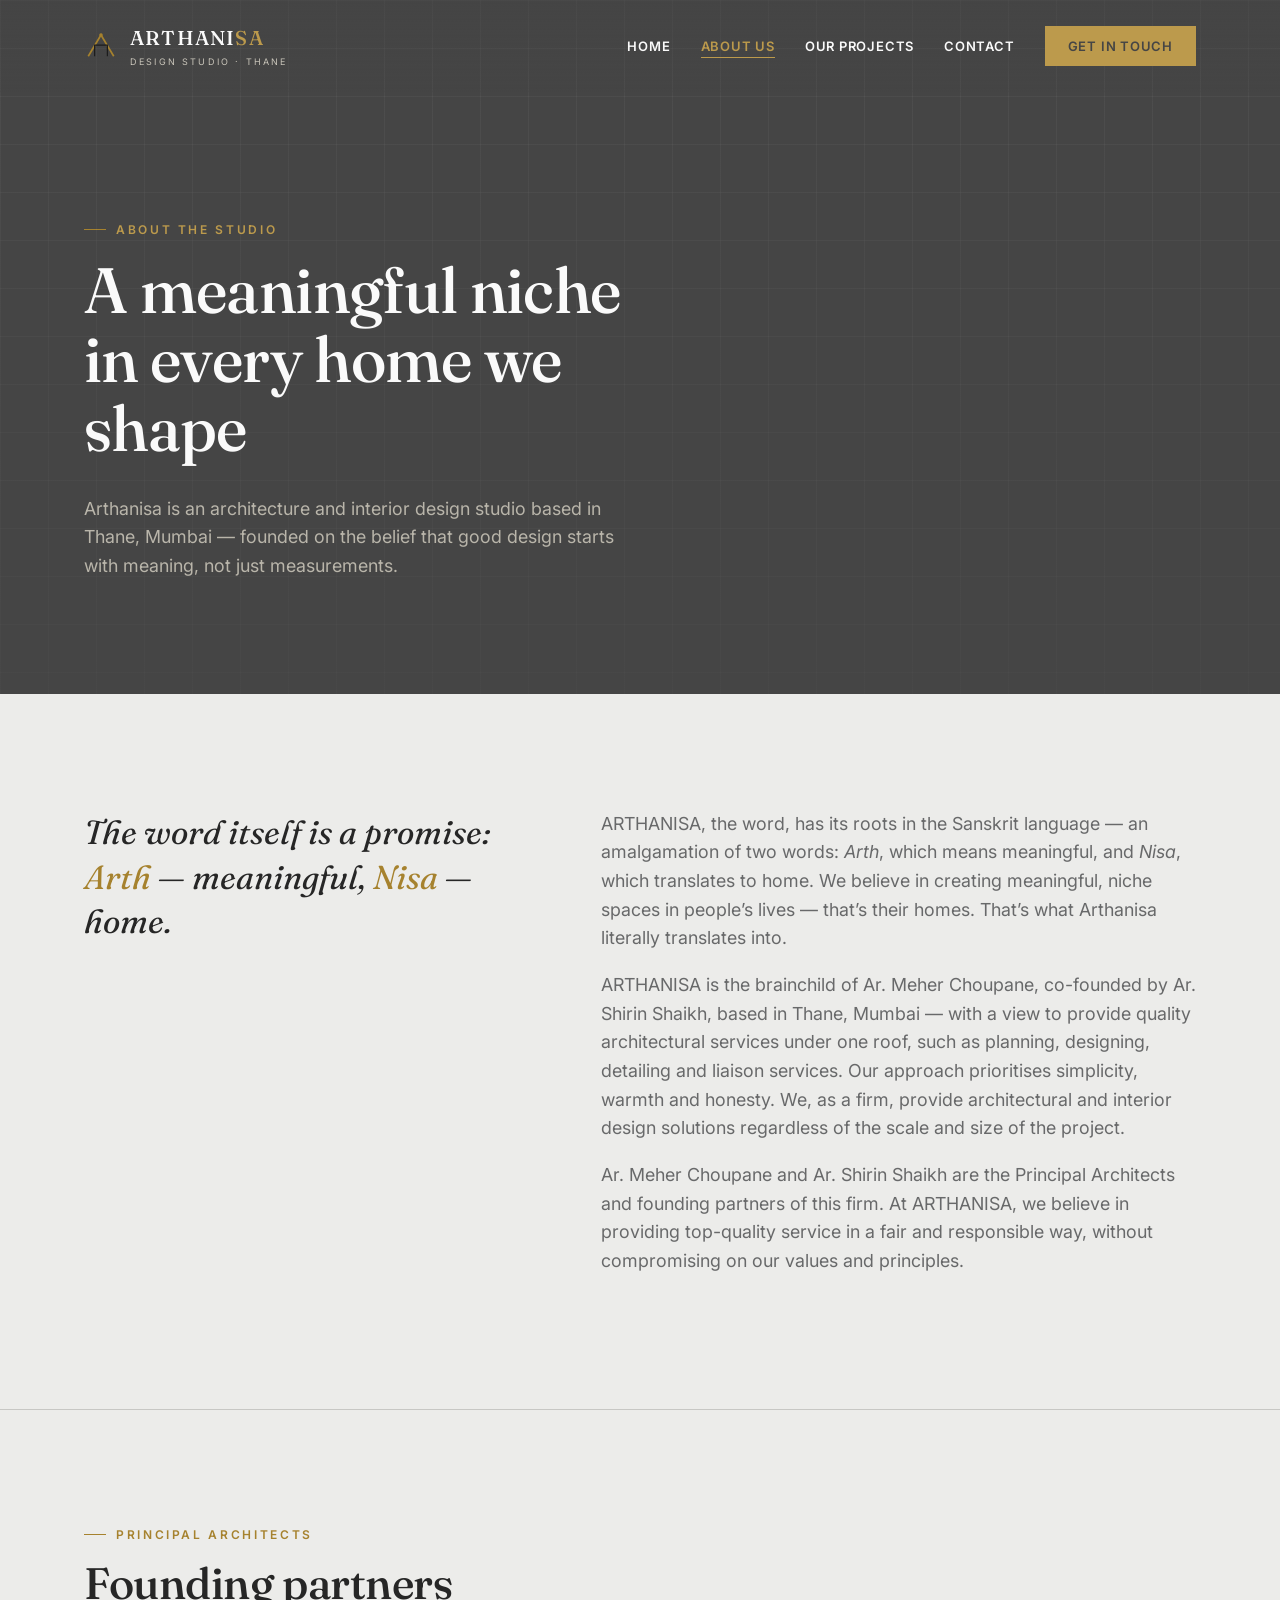
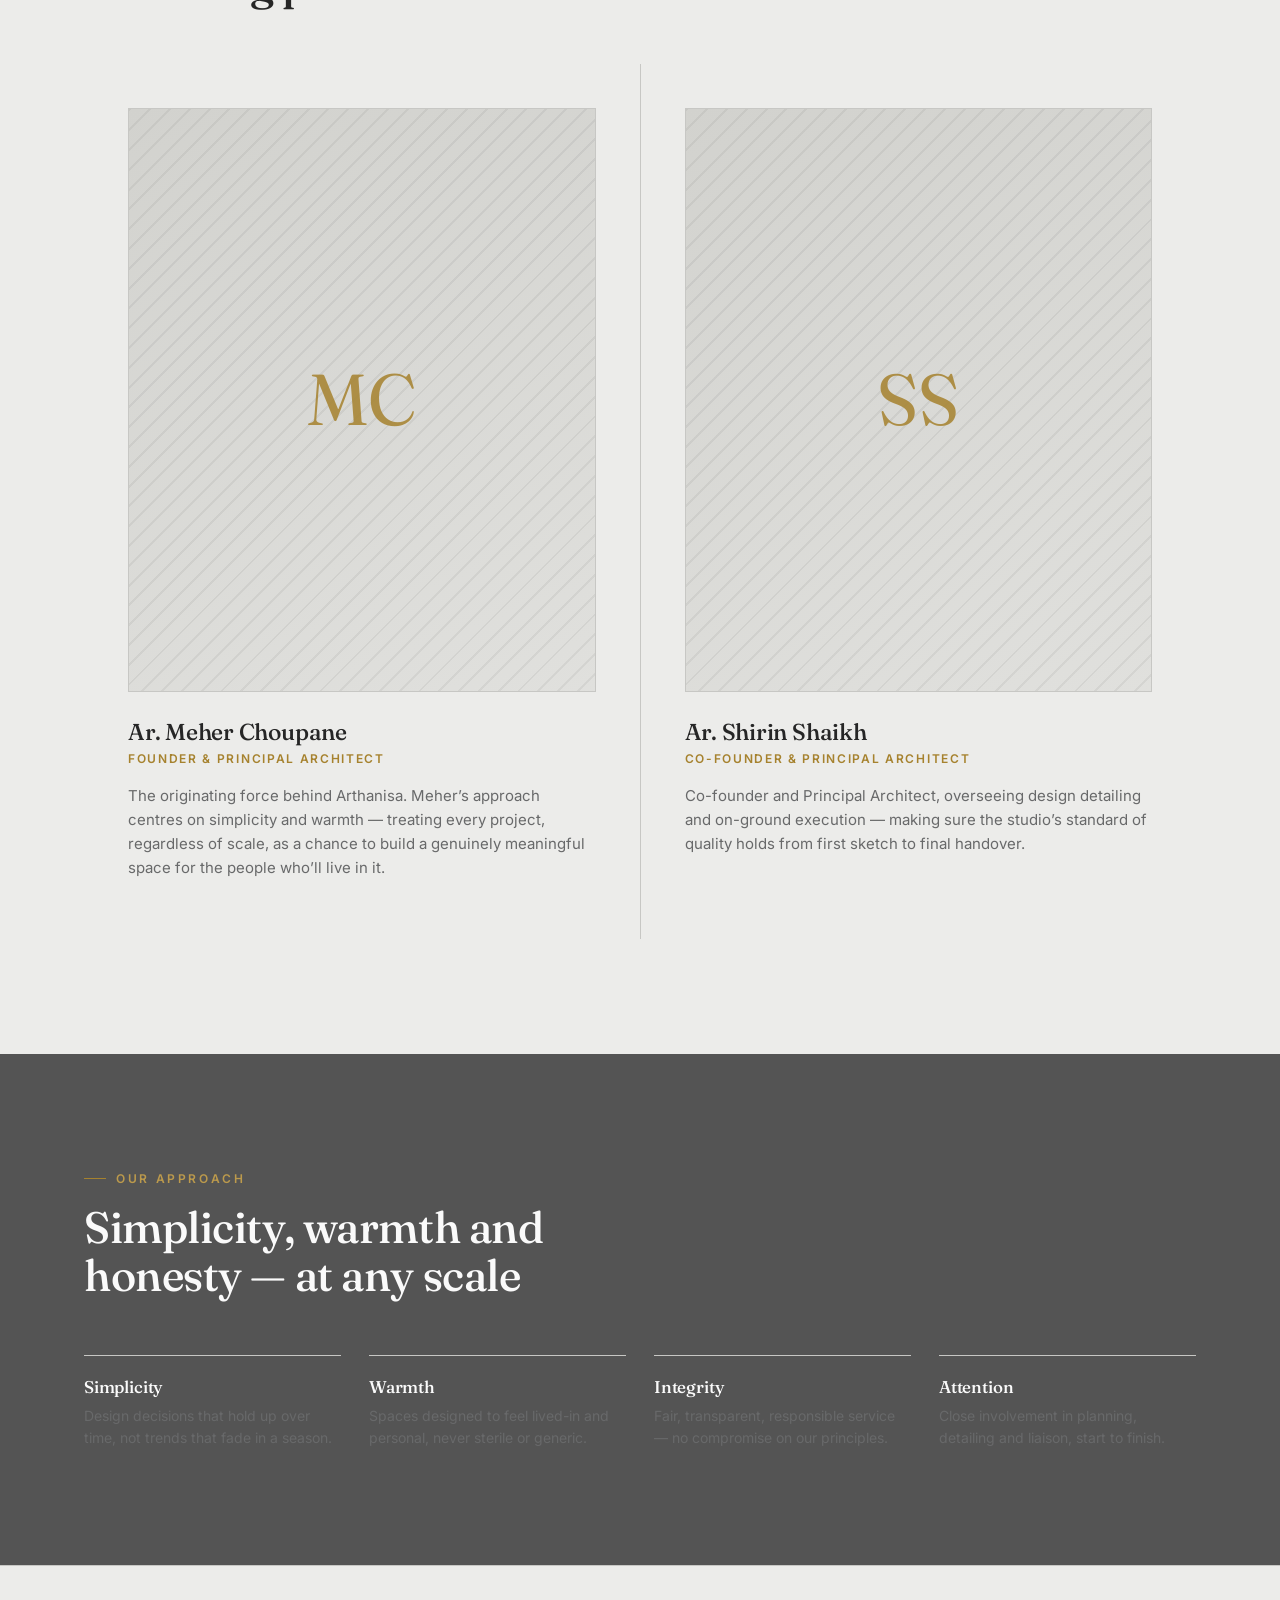
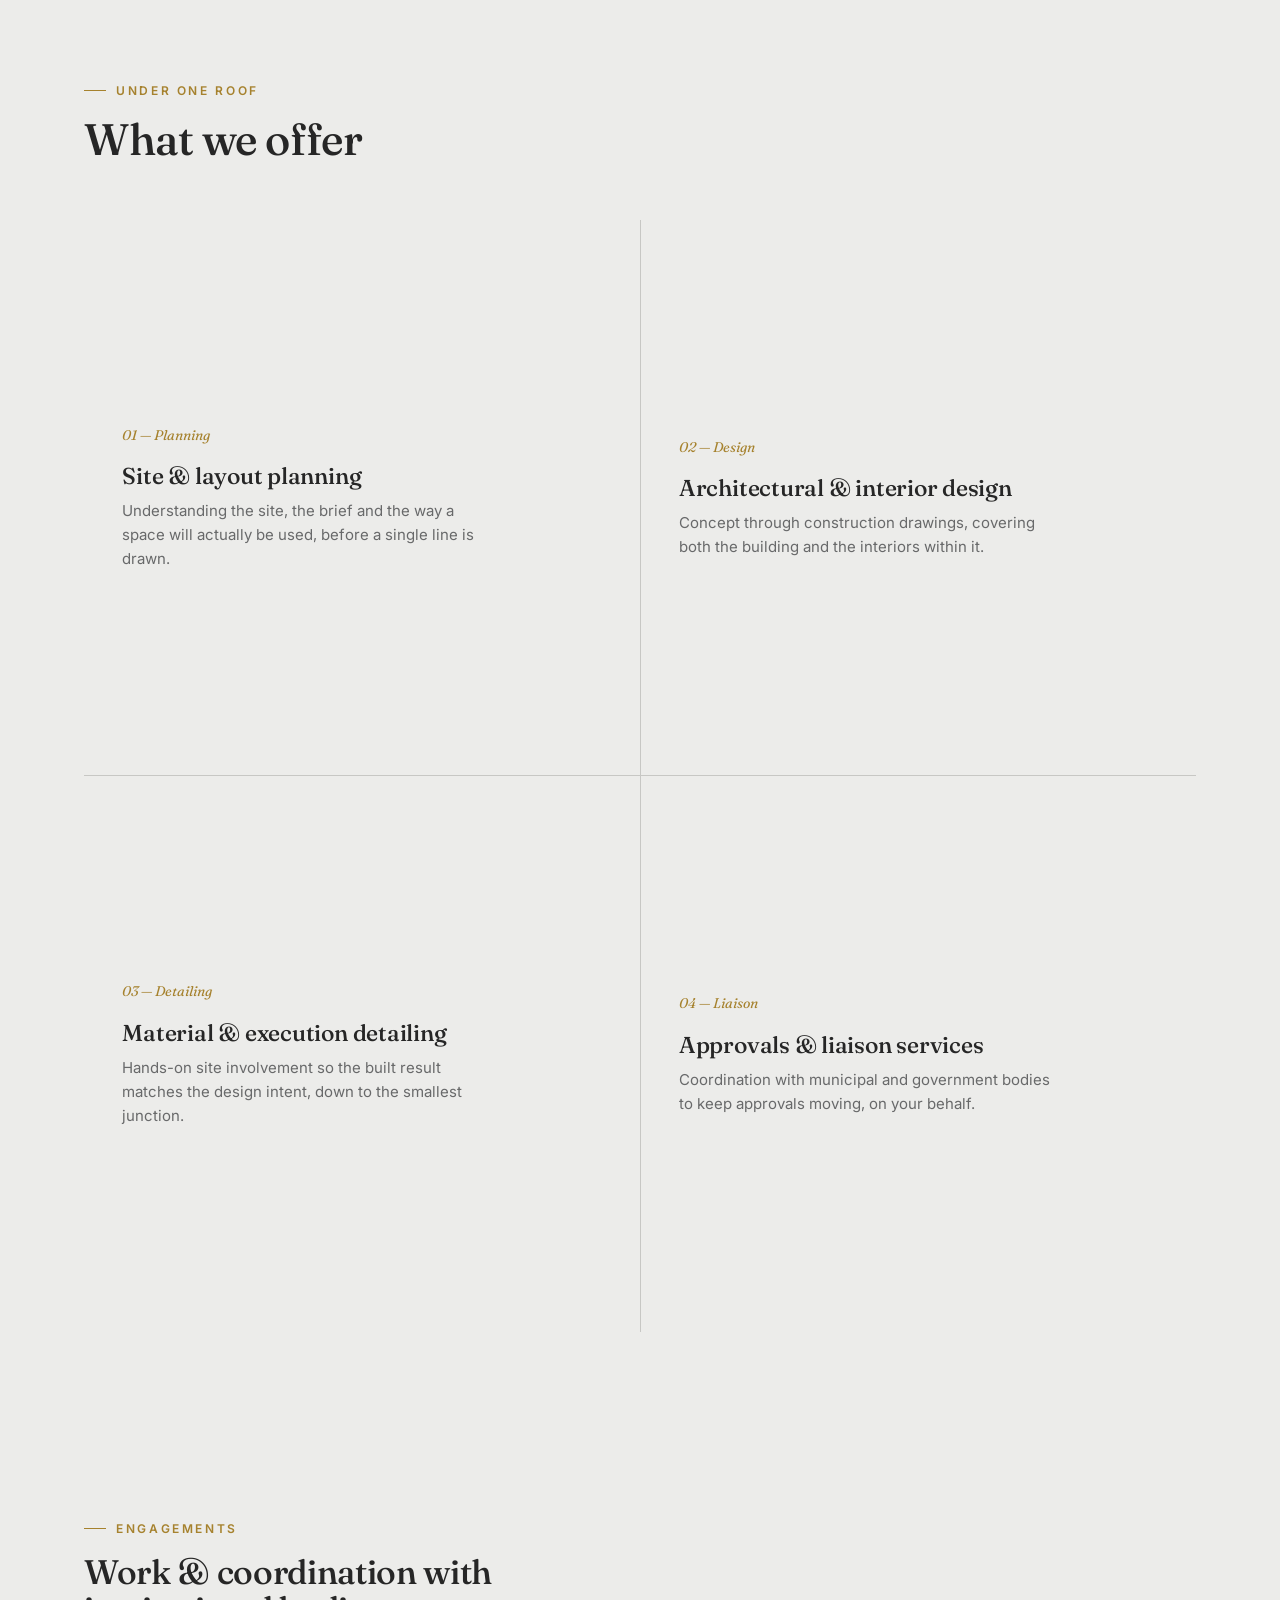
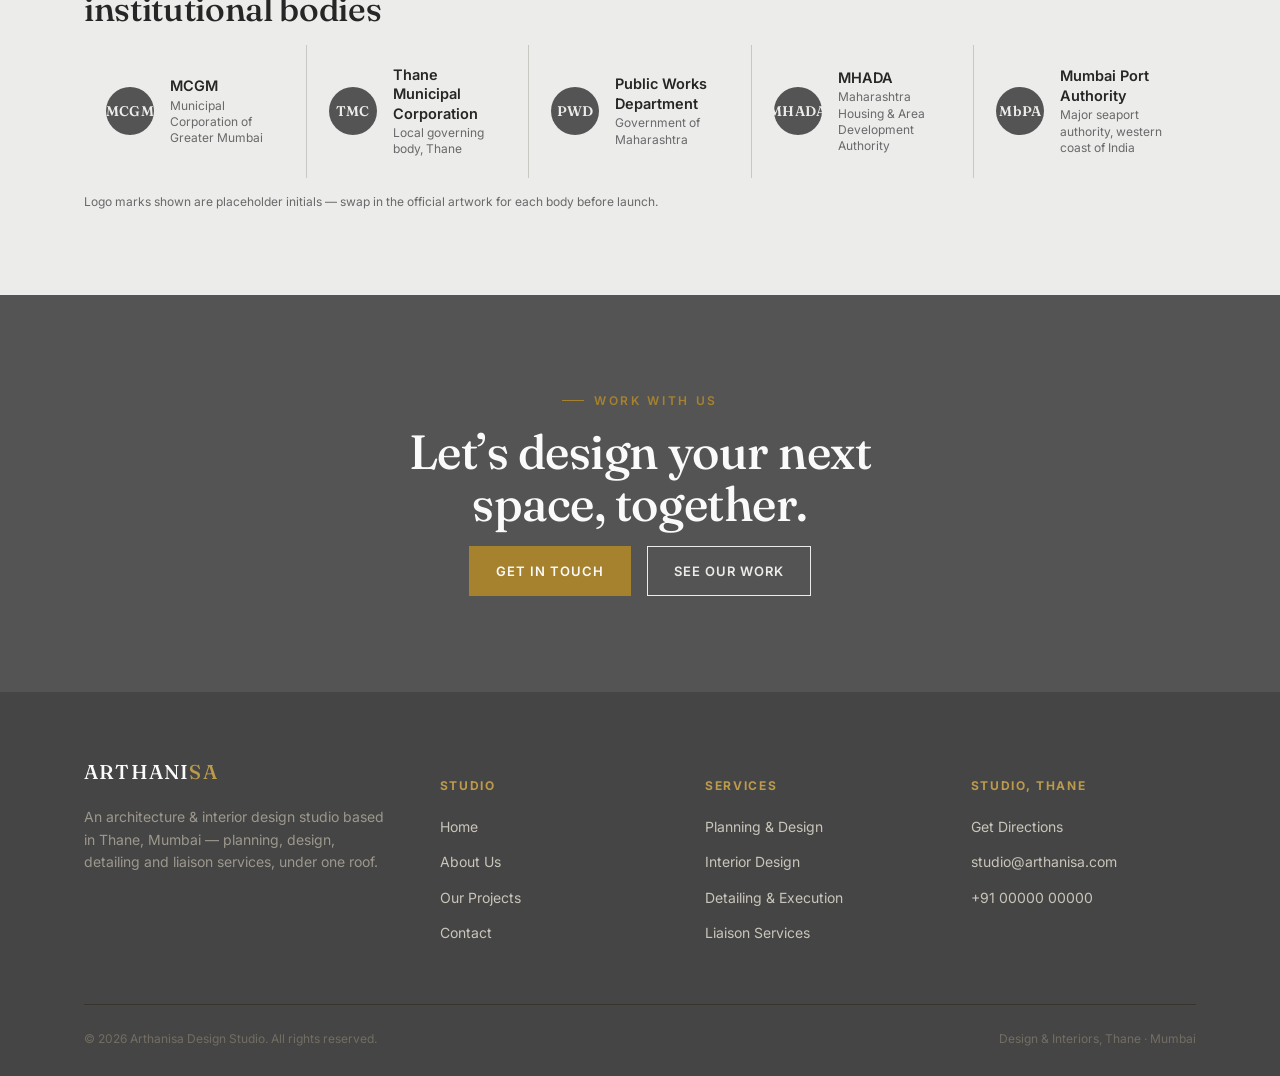
==== commit 32d0e33d: "Add files via upload" ====
--- a/about.html
+++ b/about.html
@@ -116,34 +116,26 @@
   <div class="wrap">
     <div class="eyebrow reveal">Under one roof</div>
     <h2 class="reveal" style="font-size:clamp(28px,3.6vw,44px); max-width:16ch;">What we offer</h2>
-    <div class="process reveal">
-      <div class="process-item">
-        <span class="step">Planning</span>
-        <div>
-          <h4>Site &amp; layout planning</h4>
-          <p>Understanding the site, the brief and the way a space will actually be used, before a single line is drawn.</p>
-        </div>
-      </div>
-      <div class="process-item">
-        <span class="step">Design</span>
-        <div>
-          <h4>Architectural &amp; interior design</h4>
-          <p>Concept through construction drawings, covering both the building and the interiors within it.</p>
-        </div>
-      </div>
-      <div class="process-item">
-        <span class="step">Detailing</span>
-        <div>
-          <h4>Material &amp; execution detailing</h4>
-          <p>Hands-on site involvement so the built result matches the design intent, down to the smallest junction.</p>
-        </div>
-      </div>
-      <div class="process-item">
-        <span class="step">Liaison</span>
-        <div>
-          <h4>Approvals &amp; liaison services</h4>
-          <p>Coordination with municipal and government bodies to keep approvals moving, on your behalf.</p>
-        </div>
+    <div class="process-grid reveal">
+      <div class="process-box">
+        <span class="step">01 — Planning</span>
+        <h4>Site &amp; layout planning</h4>
+        <p>Understanding the site, the brief and the way a space will actually be used, before a single line is drawn.</p>
+      </div>
+      <div class="process-box">
+        <span class="step">02 — Design</span>
+        <h4>Architectural &amp; interior design</h4>
+        <p>Concept through construction drawings, covering both the building and the interiors within it.</p>
+      </div>
+      <div class="process-box">
+        <span class="step">03 — Detailing</span>
+        <h4>Material &amp; execution detailing</h4>
+        <p>Hands-on site involvement so the built result matches the design intent, down to the smallest junction.</p>
+      </div>
+      <div class="process-box">
+        <span class="step">04 — Liaison</span>
+        <h4>Approvals &amp; liaison services</h4>
+        <p>Coordination with municipal and government bodies to keep approvals moving, on your behalf.</p>
       </div>
     </div>
   </div>
--- a/style.css
+++ b/style.css
@@ -232,75 +232,58 @@
 
 .site-header.is-scrolled .nav-toggle{ display:flex; }
 
-/* the compact dropdown — a frosted glass panel anchored under the toggle, with a
-   gold accent edge and numbered rows to match the studio's editorial number-card
-   language elsewhere on the site. Animates in on open rather than snapping. */
+/* the compact dropdown — a clean, solid panel anchored under the toggle. */
 .site-header.is-scrolled .nav-links{
-  display:flex; flex-direction:column; align-items:stretch; gap:0;
-  position:absolute; top:calc(100% + 14px); right:0;
-  background:rgba(236,236,234,0.88);
-  backdrop-filter:blur(20px) saturate(1.1); -webkit-backdrop-filter:blur(20px) saturate(1.1);
-  border:1px solid var(--grey-line); border-top:2px solid var(--gold);
-  box-shadow:0 24px 48px rgba(28,28,28,.18);
-  padding:10px 22px; min-width:236px;
-  counter-reset:navcount;
-  opacity:0; visibility:hidden; pointer-events:none;
-  transform:translateY(-10px);
-  transition:opacity .3s var(--ease), transform .3s var(--ease), visibility .3s;
+  display:none;
+  flex-direction:column; align-items:stretch; gap:0;
+  position:absolute; top:calc(100% + 12px); right:0;
+  background:var(--paper);
+  border:1px solid var(--grey-line);
+  box-shadow:0 20px 44px rgba(28,28,28,.16);
+  padding:8px 24px; min-width:220px;
 }
 .site-header.is-scrolled .nav-links.is-open{
-  opacity:1; visibility:visible; pointer-events:auto; transform:translateY(0);
+  display:flex;
+  animation:navDropdownIn .22s var(--ease) both;
 }
 .site-header.is-scrolled .nav-links li{
-  display:flex; align-items:center; gap:14px;
   border-bottom:1px solid var(--grey-line);
 }
-.site-header.is-scrolled .nav-links li:not(:last-child)::before{
-  counter-increment:navcount;
-  content:counter(navcount, decimal-leading-zero);
-  font-family:var(--font-display); font-style:italic; font-size:12px;
-  color:var(--gold); flex:none;
-}
-.site-header.is-scrolled .nav-links li:last-child{ border-bottom:none; padding-top:10px; }
-.site-header.is-scrolled .nav-links a{ color:var(--ink); padding:12px 0; flex:1; }
-.site-header.is-scrolled .nav-links a::after{ display:none; }
+.site-header.is-scrolled .nav-links li:last-child{ border-bottom:none; padding:10px 0 8px; }
+.site-header.is-scrolled .nav-links a{
+  display:block; color:var(--ink); padding:13px 0;
+}
 .site-header.is-scrolled .nav-links a.is-active{ color:var(--gold); }
 .site-header.is-scrolled .nav-links a.nav-cta{
-  width:100%; margin:2px 0 8px; text-align:center; justify-content:center;
+  display:flex; justify-content:center; text-align:center;
   border-color:var(--gold); background:var(--gold); color:var(--white);
 }
 .site-header.is-scrolled .nav-links a.nav-cta:hover{ background:transparent; color:var(--gold); }
+
+@keyframes navDropdownIn{
+  from{ opacity:0; transform:translateY(-8px); }
+  to{ opacity:1; transform:translateY(0); }
+}
 
 @media (max-width:820px){
   /* never enough room for the full row — toggle + dropdown from the start */
   .nav-toggle{ display:flex; }
   .nav-links{
-    display:flex; flex-direction:column; align-items:stretch; gap:0;
-    position:absolute; top:calc(100% + 14px); right:0;
-    background:rgba(236,236,234,0.9);
-    backdrop-filter:blur(20px) saturate(1.1); -webkit-backdrop-filter:blur(20px) saturate(1.1);
-    border:1px solid var(--grey-line); border-top:2px solid var(--gold);
-    box-shadow:0 24px 48px rgba(28,28,28,.18);
-    padding:10px 20px; min-width:220px; max-width:82vw;
-    counter-reset:navcount;
-    opacity:0; visibility:hidden; pointer-events:none;
-    transform:translateY(-10px);
-    transition:opacity .3s var(--ease), transform .3s var(--ease), visibility .3s;
+    display:none;
+    flex-direction:column; align-items:stretch; gap:0;
+    position:absolute; top:calc(100% + 12px); right:0;
+    background:var(--paper);
+    border:1px solid var(--grey-line);
+    box-shadow:0 20px 44px rgba(28,28,28,.16);
+    padding:8px 22px; min-width:210px; max-width:82vw;
   }
-  .nav-links.is-open{ opacity:1; visibility:visible; pointer-events:auto; transform:translateY(0); }
-  .nav-links li{ display:flex; align-items:center; gap:14px; border-bottom:1px solid var(--grey-line); }
-  .nav-links li:not(:last-child)::before{
-    counter-increment:navcount;
-    content:counter(navcount, decimal-leading-zero);
-    font-family:var(--font-display); font-style:italic; font-size:12px;
-    color:var(--gold); flex:none;
-  }
-  .nav-links li:last-child{ border-bottom:none; padding-top:10px; }
-  .nav-links a{ color:var(--ink) !important; padding:12px 0; flex:1; }
-  .nav-links a::after{ display:none; }
+  .nav-links.is-open{ display:flex; animation:navDropdownIn .22s var(--ease) both; }
+  .nav-links li{ border-bottom:1px solid var(--grey-line); }
+  .nav-links li:last-child{ border-bottom:none; padding:10px 0 8px; }
+  .nav-links a{ display:block; color:var(--ink) !important; padding:13px 0; }
   .nav-links a.is-active{ color:var(--gold) !important; }
   .nav-links a.nav-cta{
-    width:100%; margin:2px 0 8px; text-align:center; justify-content:center;
+    display:flex; justify-content:center; text-align:center;
     border-color:var(--gold) !important; background:var(--gold) !important; color:var(--white) !important;
   }
   .nav-links a.nav-cta:hover{ background:transparent !important; color:var(--gold) !important; }
@@ -392,6 +375,15 @@
 }
 .philosophy blockquote em{ color:var(--gold); font-style:italic; }
 @media (max-width:820px){ .philosophy{ grid-template-columns:1fr; } }
+
+/* ---------- homepage name-origin teaser (short form of the About page story) ---------- */
+.name-teaser{ max-width:640px; margin:0 auto; text-align:center; }
+.name-teaser__rule{ display:block; width:44px; height:2px; background:var(--gold); margin:0 auto 28px; }
+.name-teaser blockquote{
+  margin:0 0 14px; font-family:var(--font-display); font-weight:400; font-style:italic;
+  font-size:clamp(24px,3vw,36px); line-height:1.3; color:var(--ink);
+}
+.name-teaser .lede{ margin:0 auto 24px; }
 
 /* ---------- number cards / expertise ---------- */
 .card-grid{ display:grid; grid-template-columns:repeat(3,1fr); gap:1px; background:var(--grey-line); margin-top:56px; }
@@ -523,19 +515,27 @@
 .project-card.is-hidden{ display:none; }
 /* project-feature.is-hidden already declared above, next to .project-feature */
 
-/* ---------- process / timeline ---------- */
-.process{ counter-reset:step; margin-top:56px; }
-.process-item{
-  display:grid; grid-template-columns:120px 1fr; gap:28px;
-  padding:28px 0; border-top:1px solid var(--grey-line);
-}
-.process-item:last-child{ border-bottom:1px solid var(--grey-line); }
-.process-item .step{
-  font-family:var(--font-display); font-style:italic; color:var(--gold); font-size:15px;
-}
-.process-item h4{ font-size:19px; margin-bottom:6px; }
-.process-item p{ color:var(--grey-text); margin:0; font-size:15px; max-width:60ch; }
-@media (max-width:620px){ .process-item{ grid-template-columns:1fr; gap:6px; } }
+/* ---------- process / offer grid (2x2 square boxes) ---------- */
+.process-grid{
+  display:grid; grid-template-columns:repeat(2,1fr); gap:1px;
+  background:var(--grey-line); margin-top:56px;
+}
+.process-box{
+  background:var(--paper);
+  aspect-ratio:1/1;
+  padding:clamp(28px,3vw,44px);
+  display:flex; flex-direction:column; justify-content:center;
+}
+.process-box .step{
+  font-family:var(--font-display); font-style:italic; color:var(--gold); font-size:14px;
+  display:block; margin-bottom:18px;
+}
+.process-box h4{ font-size:clamp(19px,2vw,23px); margin-bottom:10px; }
+.process-box p{ color:var(--grey-text); margin:0; font-size:15px; max-width:42ch; }
+@media (max-width:620px){
+  .process-grid{ grid-template-columns:1fr; }
+  .process-box{ aspect-ratio:auto; padding:32px 26px; }
+}
 
 /* ---------- testimonials ---------- */
 .testimonial{
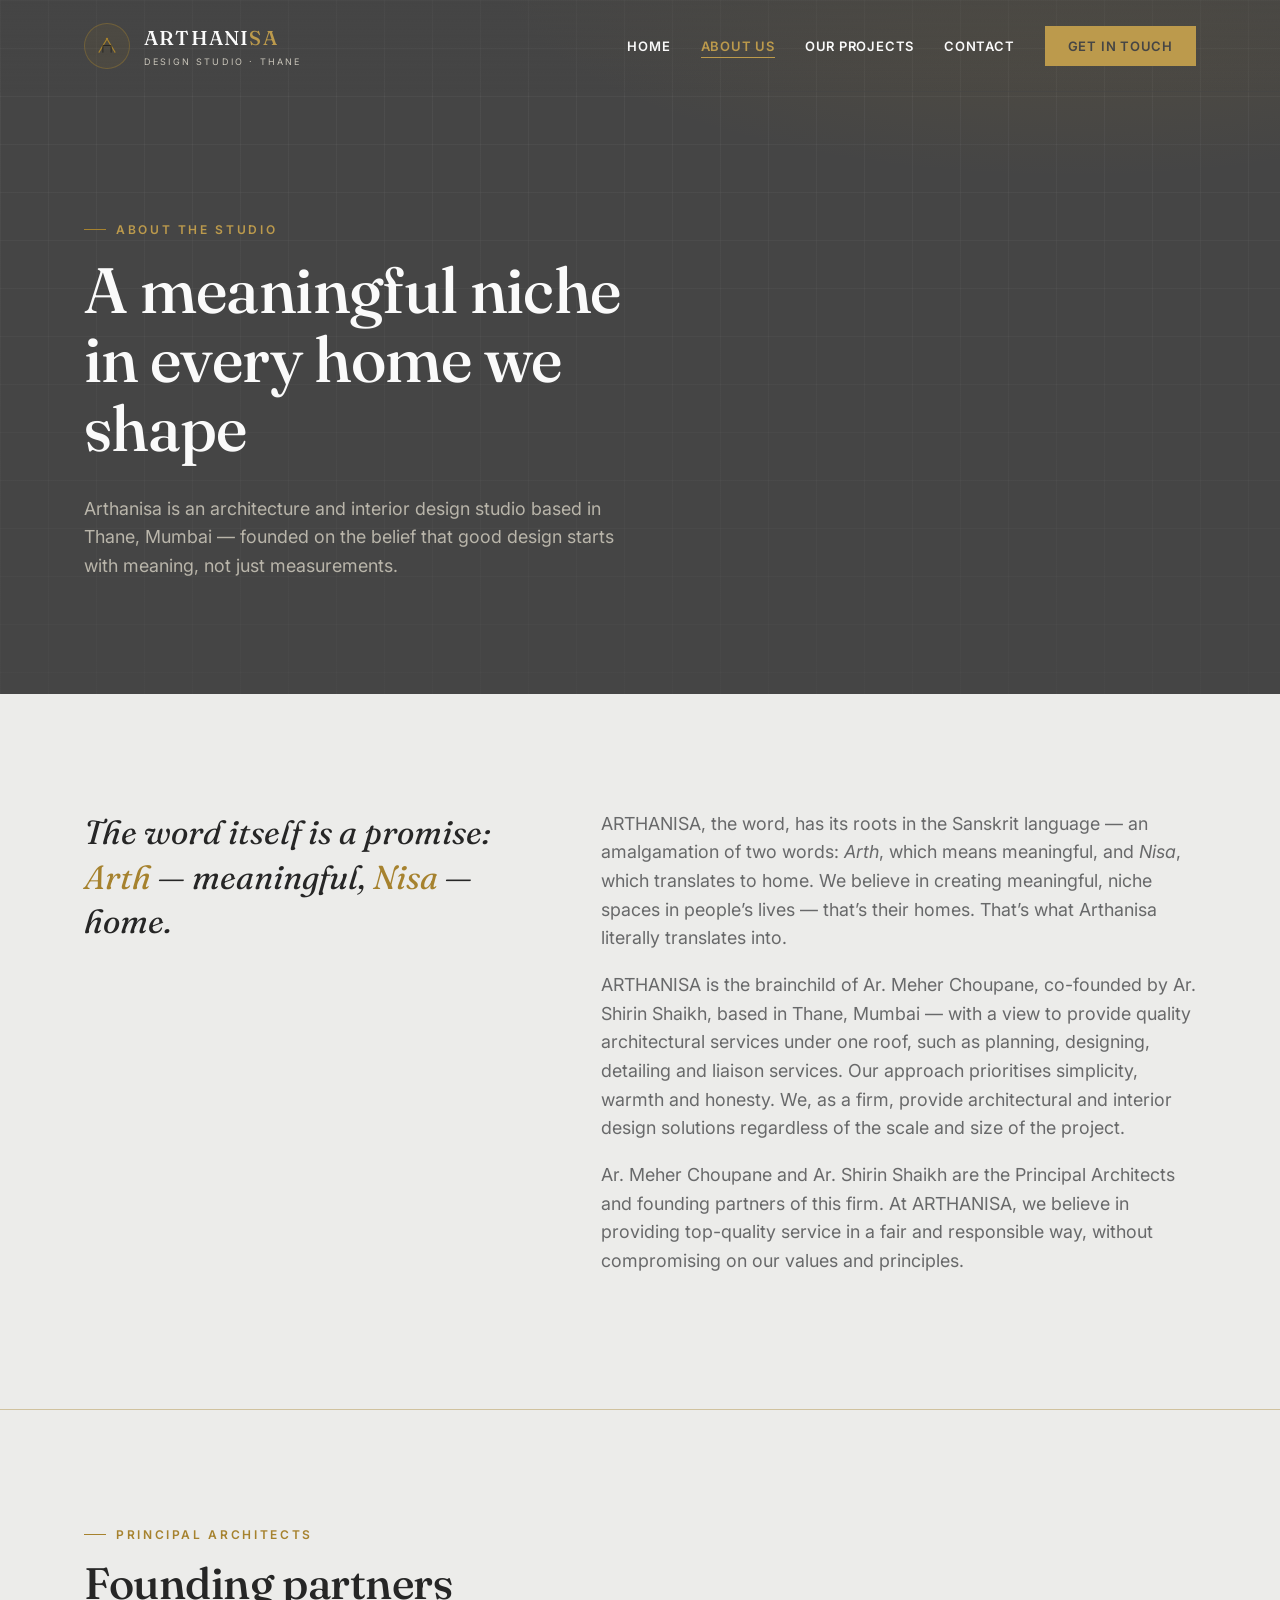
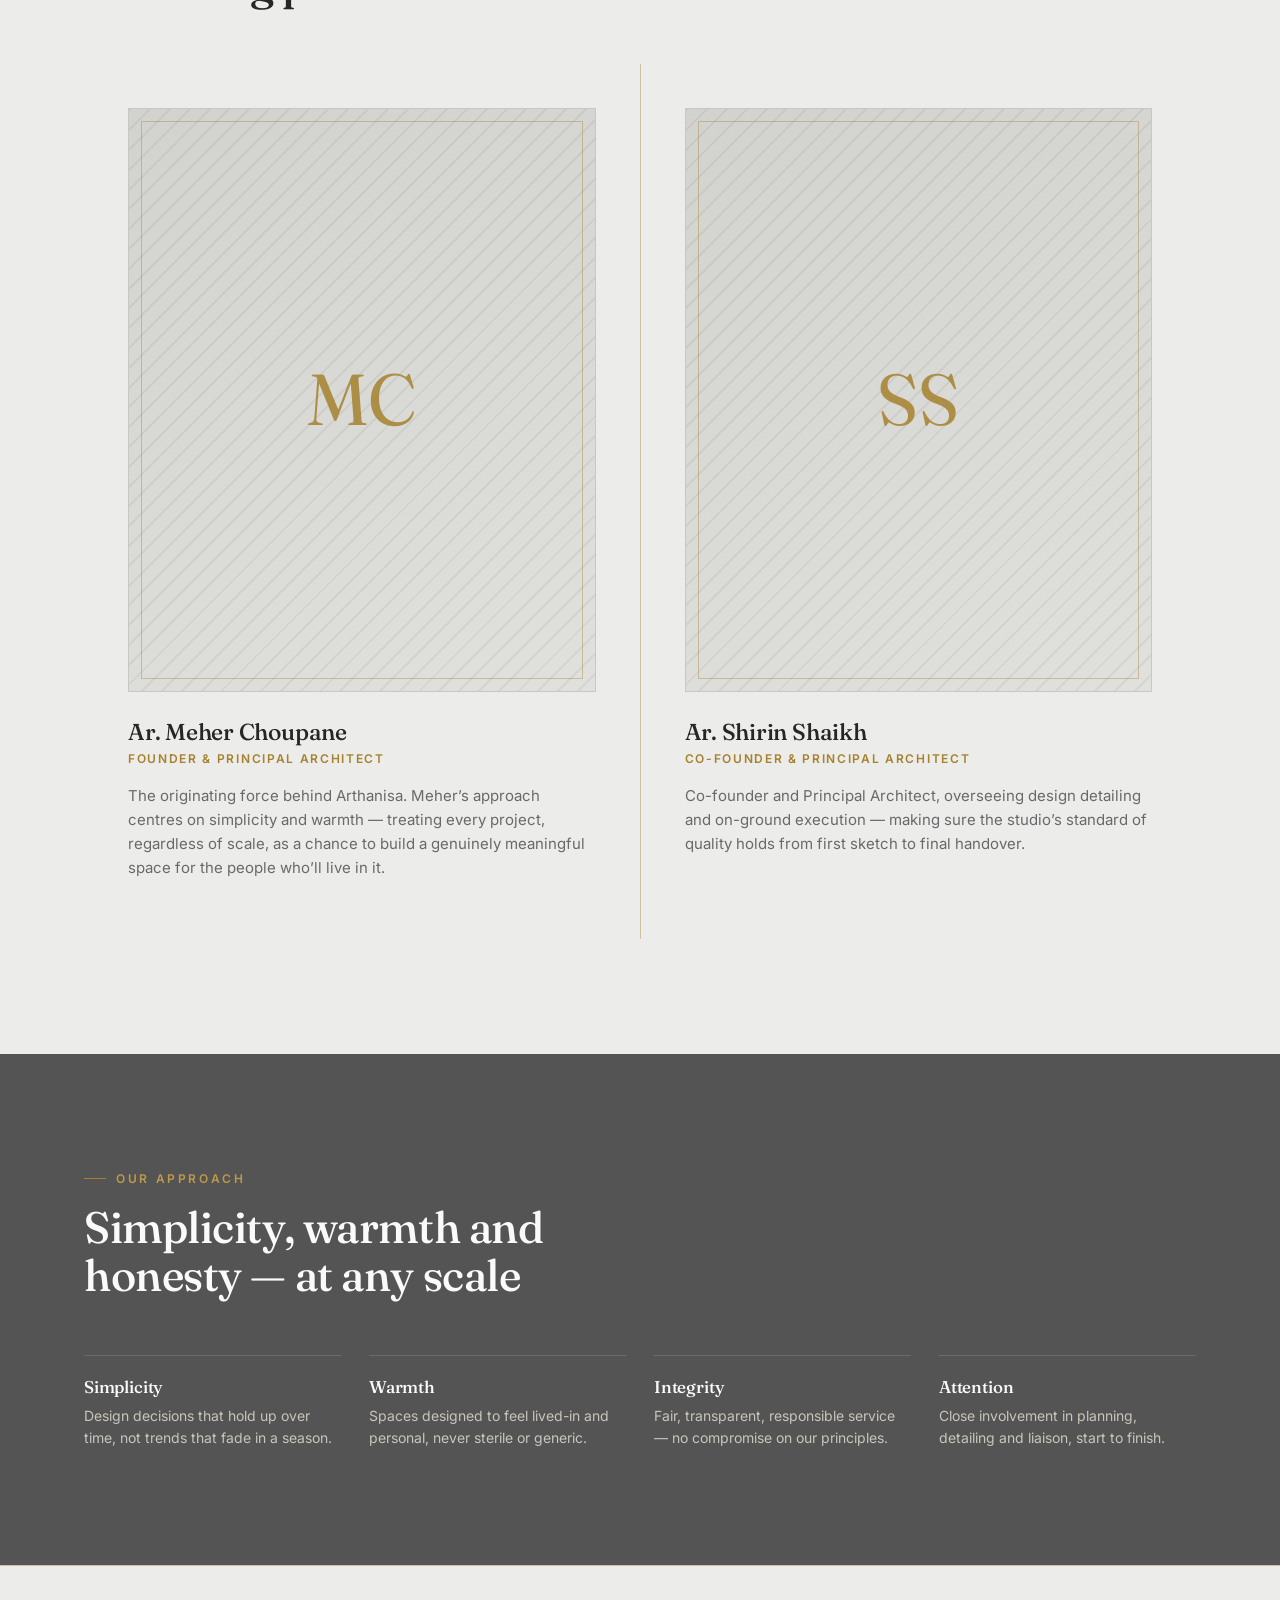
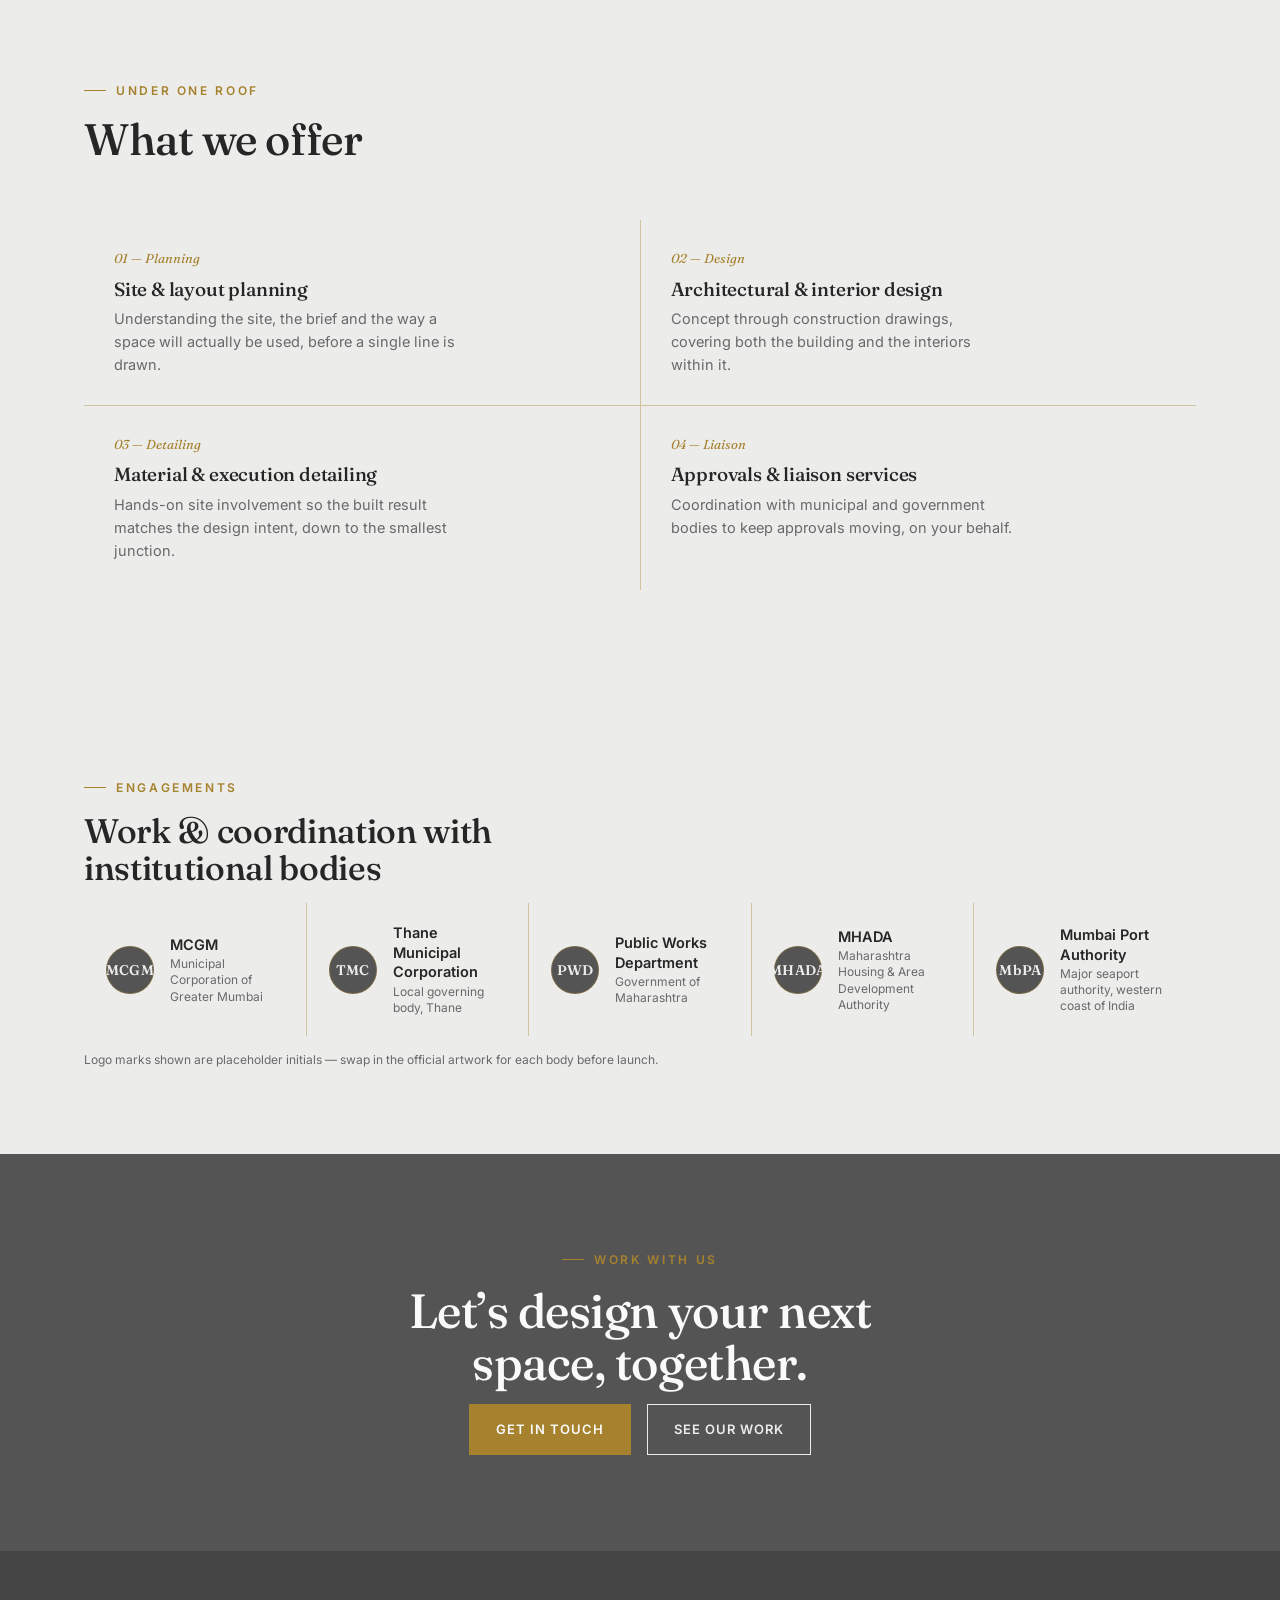
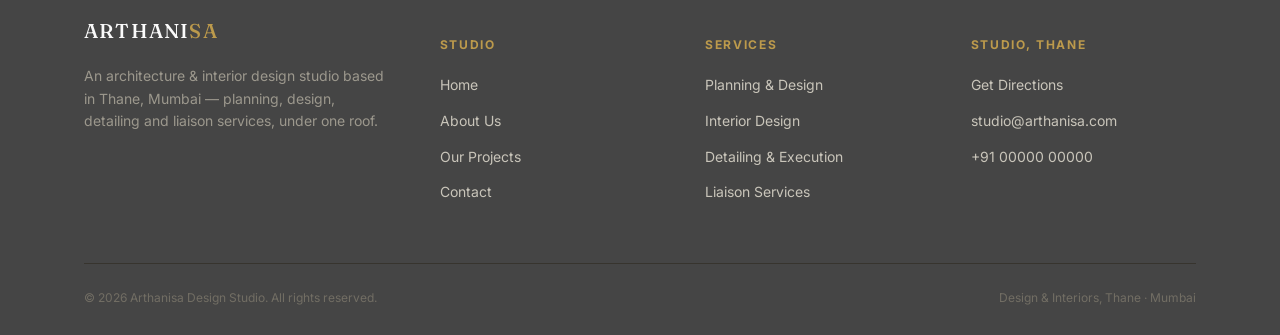
==== commit ff9658be: "Add files via upload" ====
--- a/about.html
+++ b/about.html
@@ -15,11 +15,13 @@
 <header class="site-header">
   <div class="wrap">
     <a href="index.html" class="logo">
-      <svg class="logo-mark" viewBox="0 0 40 40" fill="none" xmlns="http://www.w3.org/2000/svg">
-        <path d="M5 32 L20 7 L35 32" stroke="#A6822E" stroke-width="2"/>
-        <path d="M12.5 32 V19 H27.5 V32" stroke="#1C1C1C" stroke-width="1.4"/>
-        <circle cx="20" cy="7" r="2.1" fill="#A6822E"/>
-      </svg>
+      <span class="logo-badge">
+        <svg class="logo-mark" viewBox="0 0 40 40" fill="none" xmlns="http://www.w3.org/2000/svg">
+          <path d="M5 32 L20 7 L35 32" stroke="#A6822E" stroke-width="2"/>
+          <path d="M12.5 32 V19 H27.5 V32" stroke="#1C1C1C" stroke-width="1.4"/>
+          <circle cx="20" cy="7" r="2.1" fill="#A6822E"/>
+        </svg>
+      </span>
       <span>
         <span class="logo-word">ARTHANI<em>SA</em></span>
         <span class="logo-sub">Design Studio · Thane</span>
--- a/style.css
+++ b/style.css
@@ -18,10 +18,14 @@
   --grey-text:  #68696A;
   --grey-line:  #C7C7C4;
 
-  /* gold — used sparingly, as an accent only */
+  /* gold foil — pulled up from an accent into a true second theme colour,
+     to match the foil-stamped grey/charcoal cards this palette is built from */
   --gold:       #A6822E;
   --gold-2:     #BC9A4C;
   --gold-soft:  rgba(166,130,46,0.14);
+  --gold-line:  rgba(166,130,46,0.4);
+  --gold-deep:  #8A6A24;
+  --onyx:       #1A1A1A;
 
   --white:      #FAFAFA;
 
@@ -88,7 +92,7 @@
 .section--tight{ padding:clamp(40px,6vw,72px) 0; }
 .section--dark{ background:var(--charcoal); color:var(--paper); }
 .section--dark .eyebrow{ color:var(--gold-2); }
-.grid-line-top{ border-top:1px solid var(--grey-line); }
+.grid-line-top{ border-top:1px solid var(--gold-line); }
 .center{ text-align:center; }
 .lede{
   font-size:clamp(17px,1.4vw,19px);
@@ -110,13 +114,26 @@
   font-weight:600;
   background:transparent;
   cursor:pointer;
+  position:relative;
+  overflow:hidden;
   transition:background .35s var(--ease), color .35s var(--ease), border-color .35s var(--ease);
 }
 .btn:hover{ background:var(--ink); color:var(--white); }
 .btn--gold{ border-color:var(--gold); background:var(--gold); color:var(--white); }
 .btn--gold:hover{ background:var(--gold-2); border-color:var(--gold-2); color:var(--white); }
+.btn--gold::after{
+  content:"";
+  position:absolute; top:0; left:-60%; width:40%; height:100%;
+  background:linear-gradient(115deg, transparent, rgba(255,255,255,0.45), transparent);
+  transform:skewX(-18deg);
+  transition:left .6s var(--ease);
+  pointer-events:none;
+}
+.btn--gold:hover::after{ left:130%; }
 .btn--on-dark{ border-color:var(--paper); color:var(--paper); }
 .btn--on-dark:hover{ background:var(--paper); color:var(--ink); }
+.btn--foil{ border-color:var(--gold-line); color:var(--gold-deep); }
+.btn--foil:hover{ background:var(--gold); border-color:var(--gold); color:var(--white); }
 .btn svg{ width:14px; height:14px; transition:transform .35s var(--ease); }
 .btn:hover svg{ transform:translateX(4px); }
 
@@ -154,8 +171,16 @@
 }
 .site-header .wrap{ display:flex; align-items:center; justify-content:space-between; gap:20px; }
 
-.logo{ display:flex; align-items:center; gap:12px; position:relative; z-index:101; flex:none; }
-.logo-mark{ width:34px; height:34px; flex:none; }
+.logo{ display:flex; align-items:center; gap:14px; position:relative; z-index:101; flex:none; }
+.logo-badge{
+  display:flex; align-items:center; justify-content:center;
+  width:46px; height:46px; flex:none; border-radius:50%;
+  border:1px solid var(--gold-line);
+  background:rgba(166,130,46,0.08);
+  transition:border-color .4s var(--ease), background .4s var(--ease);
+}
+.site-header.is-scrolled .logo-badge{ border-color:var(--gold); background:var(--gold-soft); }
+.logo-mark{ width:22px; height:22px; flex:none; }
 .logo-mark path{ transition:stroke .4s var(--ease); }
 .logo-word{
   font-family:var(--font-display);
@@ -359,7 +384,13 @@
   color:var(--paper);
   overflow:hidden;
 }
+.page-hero::before{
+  content:""; position:absolute; inset:-20% -10% auto -10%; height:80%;
+  background:radial-gradient(55% 60% at 78% 15%, rgba(166,130,46,0.16), transparent 70%);
+  pointer-events:none;
+}
 .page-hero .hero-grid{ mask-image:linear-gradient(to bottom, rgba(0,0,0,.9), rgba(0,0,0,.35)); }
+.page-hero .wrap{ position:relative; z-index:1; }
 .page-hero h1{ font-size:clamp(38px,5.6vw,64px); color:var(--white); max-width:14ch; }
 .page-hero .lede{ color:#B9B5AA; max-width:560px; }
 .page-hero .eyebrow{ color:var(--gold-2); }
@@ -386,7 +417,7 @@
 .name-teaser .lede{ margin:0 auto 24px; }
 
 /* ---------- number cards / expertise ---------- */
-.card-grid{ display:grid; grid-template-columns:repeat(3,1fr); gap:1px; background:var(--grey-line); margin-top:56px; }
+.card-grid{ display:grid; grid-template-columns:repeat(3,1fr); gap:1px; background:var(--gold-line); margin-top:56px; }
 .exp-card{ background:var(--paper); padding:40px 32px; position:relative; }
 .exp-card .num{ font-family:var(--font-display); font-style:italic; color:var(--gold); font-size:14px; margin-bottom:24px; display:block; }
 .exp-card h3{ font-size:21px; margin-bottom:12px; }
@@ -394,7 +425,7 @@
 @media (max-width:880px){ .card-grid{ grid-template-columns:1fr; } }
 
 /* ---------- founders ---------- */
-.founders{ display:grid; grid-template-columns:repeat(2,1fr); gap:1px; background:var(--grey-line); margin-top:56px; }
+.founders{ display:grid; grid-template-columns:repeat(2,1fr); gap:1px; background:var(--gold-line); margin-top:56px; }
 .founder{ background:var(--paper); padding:44px; }
 .founder-photo{
   width:100%; aspect-ratio:4/5; margin-bottom:28px;
@@ -404,6 +435,10 @@
   position:relative; overflow:hidden;
   border:1px solid var(--grey-line);
 }
+.founder-photo::after{
+  content:""; position:absolute; inset:12px;
+  border:1px solid var(--gold-line); pointer-events:none;
+}
 .founder-photo .initials{
   position:absolute; inset:0; display:flex; align-items:center; justify-content:center;
   font-family:var(--font-display); font-size:clamp(48px,6vw,72px); color:var(--gold); opacity:.85;
@@ -418,11 +453,13 @@
 .value-item{ padding-top:22px; border-top:1px solid var(--grey-line); }
 .value-item h4{ font-size:17px; margin-bottom:8px; }
 .value-item p{ color:var(--grey-text); font-size:14px; margin:0; }
+.section--dark .value-item{ border-top-color:#6B6B68; }
+.section--dark .value-item p{ color:#C9C5BA; }
 @media (max-width:880px){ .value-list{ grid-template-columns:repeat(2,1fr); } }
 @media (max-width:520px){ .value-list{ grid-template-columns:1fr; } }
 
 /* ---------- engagements / empanelled bodies, with a logo mark each ---------- */
-.org-badges{ display:flex; flex-wrap:wrap; gap:1px; background:var(--grey-line); margin-top:16px; }
+.org-badges{ display:flex; flex-wrap:wrap; gap:1px; background:var(--gold-line); margin-top:16px; }
 .org-badge{
   flex:1 1 220px; min-height:96px; padding:20px 22px;
   background:var(--paper);
@@ -431,6 +468,7 @@
 .org-badge .mark{
   flex:none; width:48px; height:48px; border-radius:50%;
   background:var(--charcoal); color:var(--paper);
+  border:1px solid var(--gold-line);
   display:flex; align-items:center; justify-content:center;
   font-family:var(--font-display); font-size:14px; font-weight:600; letter-spacing:.02em;
 }
@@ -474,6 +512,10 @@
   display:flex; align-items:center; justify-content:center;
   background:var(--paper-2);
 }
+.pf-tile.pf-map::after{
+  content:""; position:absolute; inset:14px;
+  border:1px solid var(--gold-line); pointer-events:none;
+}
 .pf-meta h3{ font-size:clamp(21px,2.2vw,26px); margin:6px 0 0; }
 .pf-meta .tag{ display:block; margin-bottom:6px; }
 .pf-specs{
@@ -492,8 +534,9 @@
 .project-grid{ display:grid; grid-template-columns:repeat(3,1fr); gap:28px; margin-top:36px; }
 .project-card{
   display:block; border:1px solid var(--grey-line); overflow:hidden; background:var(--paper);
-  transition:transform .1s;
-}
+  transition:transform .1s, border-color .3s var(--ease);
+}
+.project-card:hover{ border-color:var(--gold); }
 .project-thumb{
   aspect-ratio:5/4; position:relative; overflow:hidden;
   background:
@@ -515,34 +558,34 @@
 .project-card.is-hidden{ display:none; }
 /* project-feature.is-hidden already declared above, next to .project-feature */
 
-/* ---------- process / offer grid (2x2 square boxes) ---------- */
+/* ---------- process / offer grid (2x2 compact boxes) ---------- */
 .process-grid{
   display:grid; grid-template-columns:repeat(2,1fr); gap:1px;
-  background:var(--grey-line); margin-top:56px;
+  background:var(--gold-line); margin-top:56px;
 }
 .process-box{
   background:var(--paper);
-  aspect-ratio:1/1;
-  padding:clamp(28px,3vw,44px);
-  display:flex; flex-direction:column; justify-content:center;
+  padding:28px 30px;
 }
 .process-box .step{
-  font-family:var(--font-display); font-style:italic; color:var(--gold); font-size:14px;
-  display:block; margin-bottom:18px;
-}
-.process-box h4{ font-size:clamp(19px,2vw,23px); margin-bottom:10px; }
-.process-box p{ color:var(--grey-text); margin:0; font-size:15px; max-width:42ch; }
+  font-family:var(--font-display); font-style:italic; color:var(--gold); font-size:13px;
+  display:block; margin-bottom:10px;
+}
+.process-box h4{ font-size:19px; margin-bottom:8px; }
+.process-box p{ color:var(--grey-text); margin:0; font-size:14.5px; max-width:38ch; }
 @media (max-width:620px){
   .process-grid{ grid-template-columns:1fr; }
-  .process-box{ aspect-ratio:auto; padding:32px 26px; }
+  .process-box{ padding:24px 22px; }
 }
 
 /* ---------- testimonials ---------- */
 .testimonial{
   border-top:1px solid #413F39; padding:36px 0; display:grid; grid-template-columns:1fr auto; gap:24px; align-items:start;
+  position:relative;
 }
 .testimonial:last-child{ border-bottom:1px solid #413F39; }
 .testimonial p{ font-family:var(--font-display); font-style:italic; font-size:clamp(18px,2vw,23px); margin:0 0 14px; color:var(--white); line-height:1.45; }
+.testimonial p::before{ content:"\201C"; color:var(--gold-2); font-style:normal; margin-right:4px; }
 .testimonial .who{ font-size:12px; letter-spacing:.1em; text-transform:uppercase; color:var(--gold-2); }
 @media (max-width:700px){ .testimonial{ grid-template-columns:1fr; } }
 
@@ -603,4 +646,8 @@
   border:1px solid var(--grey-line);
   position:relative;
 }
+.figure-panel::after{
+  content:""; position:absolute; inset:14px;
+  border:1px solid var(--gold-line); pointer-events:none; z-index:1;
+}
 .figure-panel svg{ position:absolute; inset:0; }
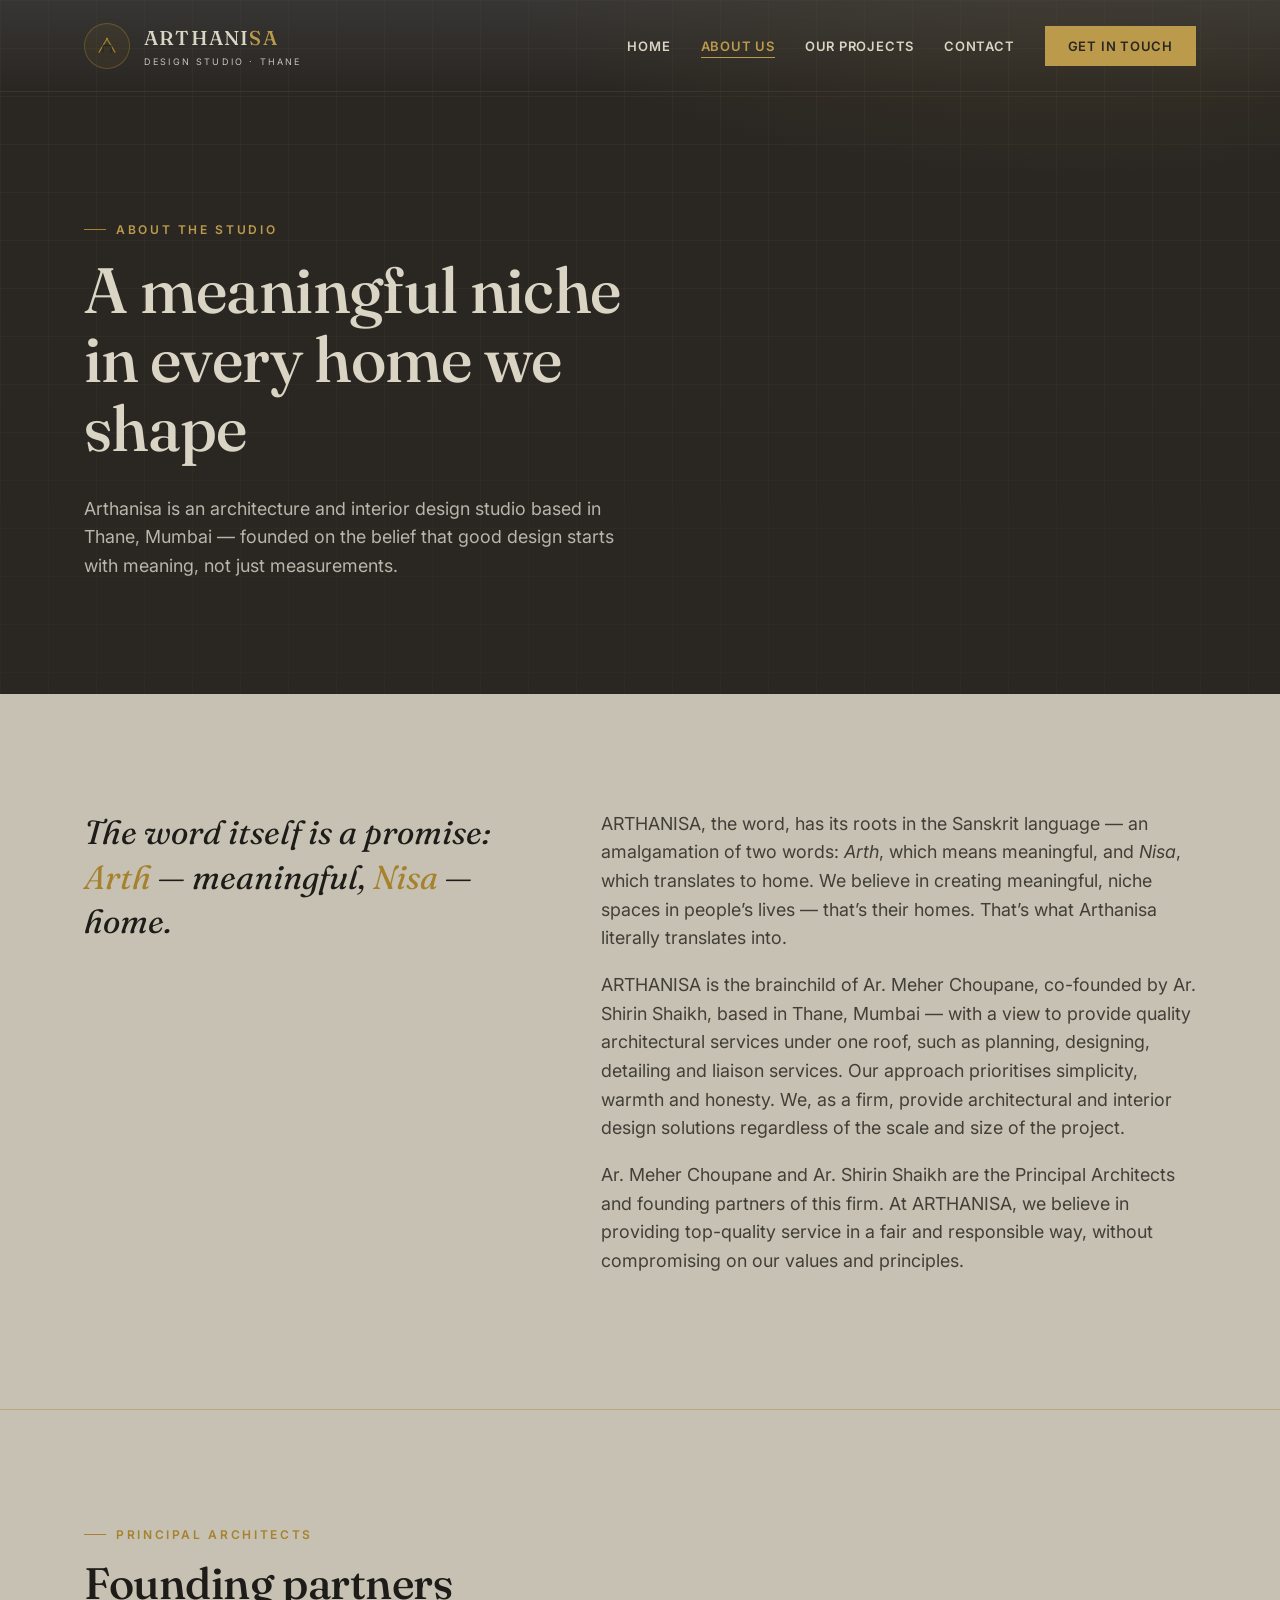
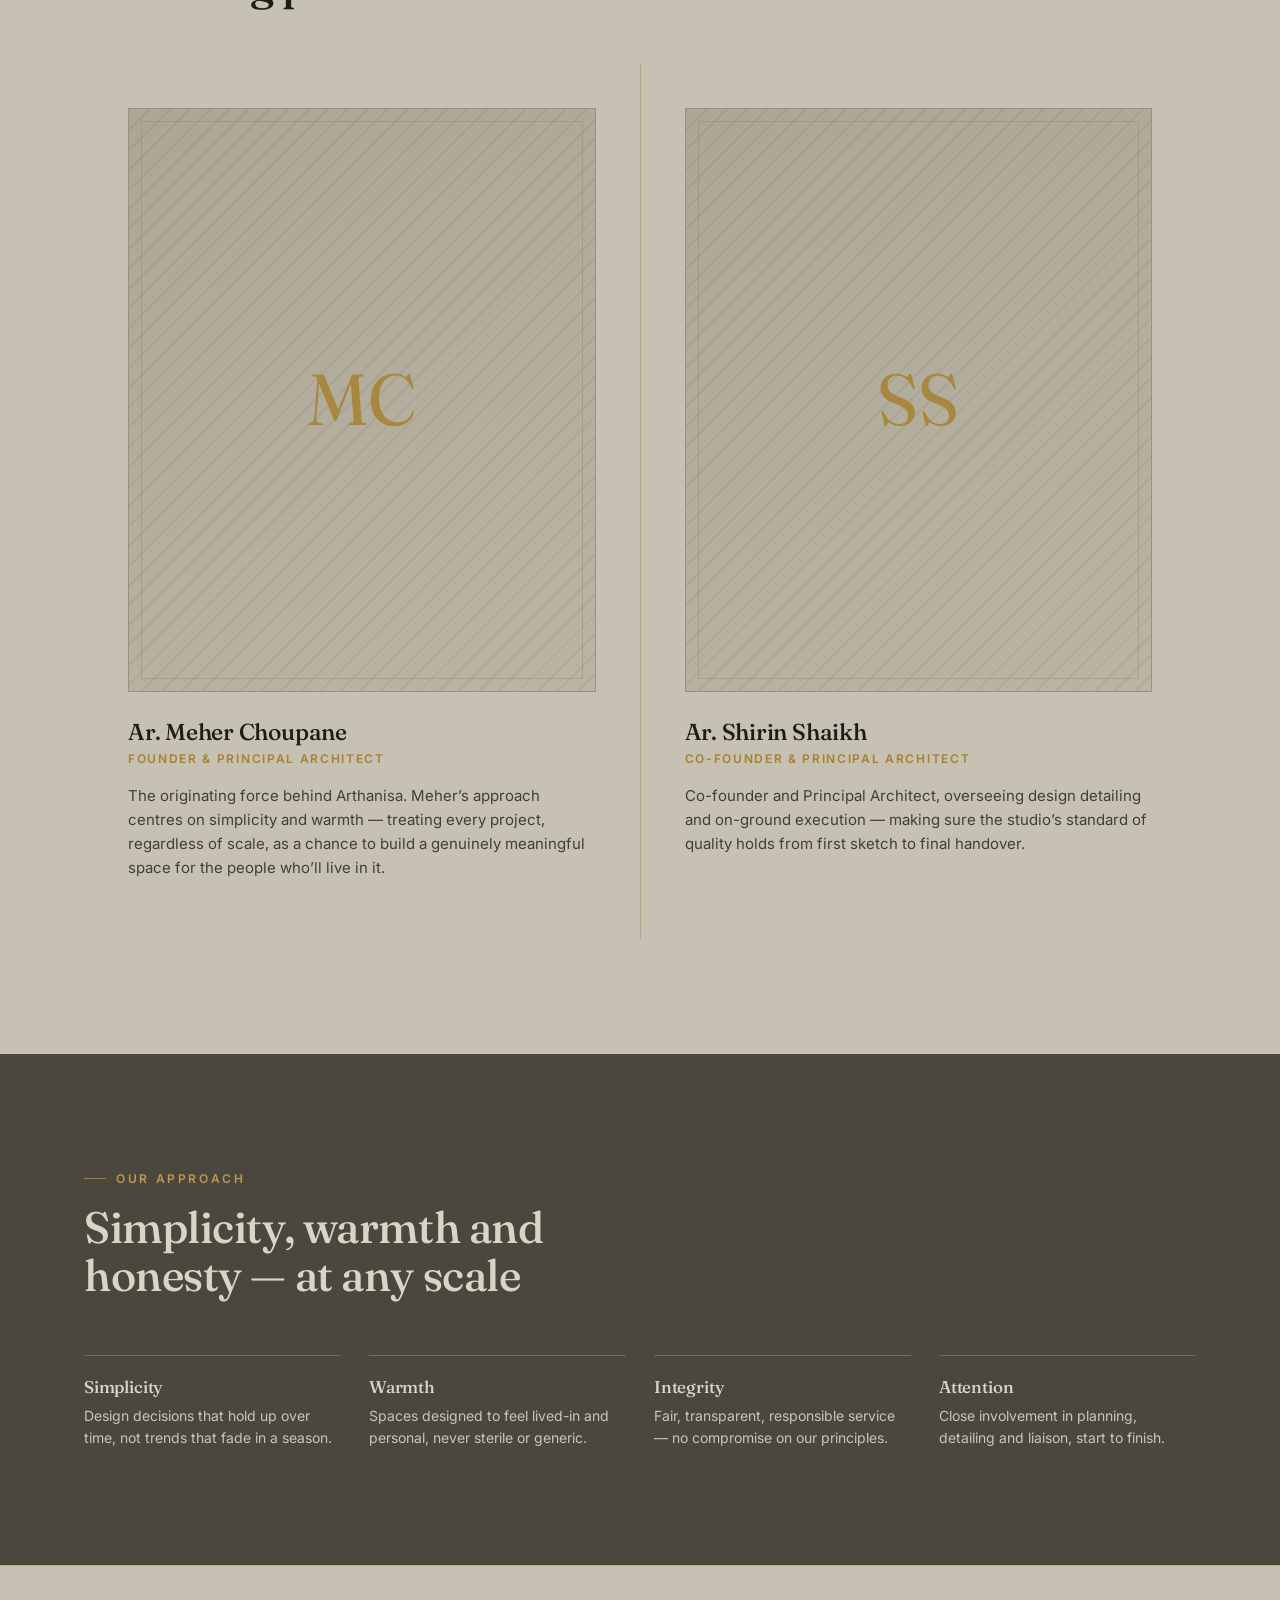
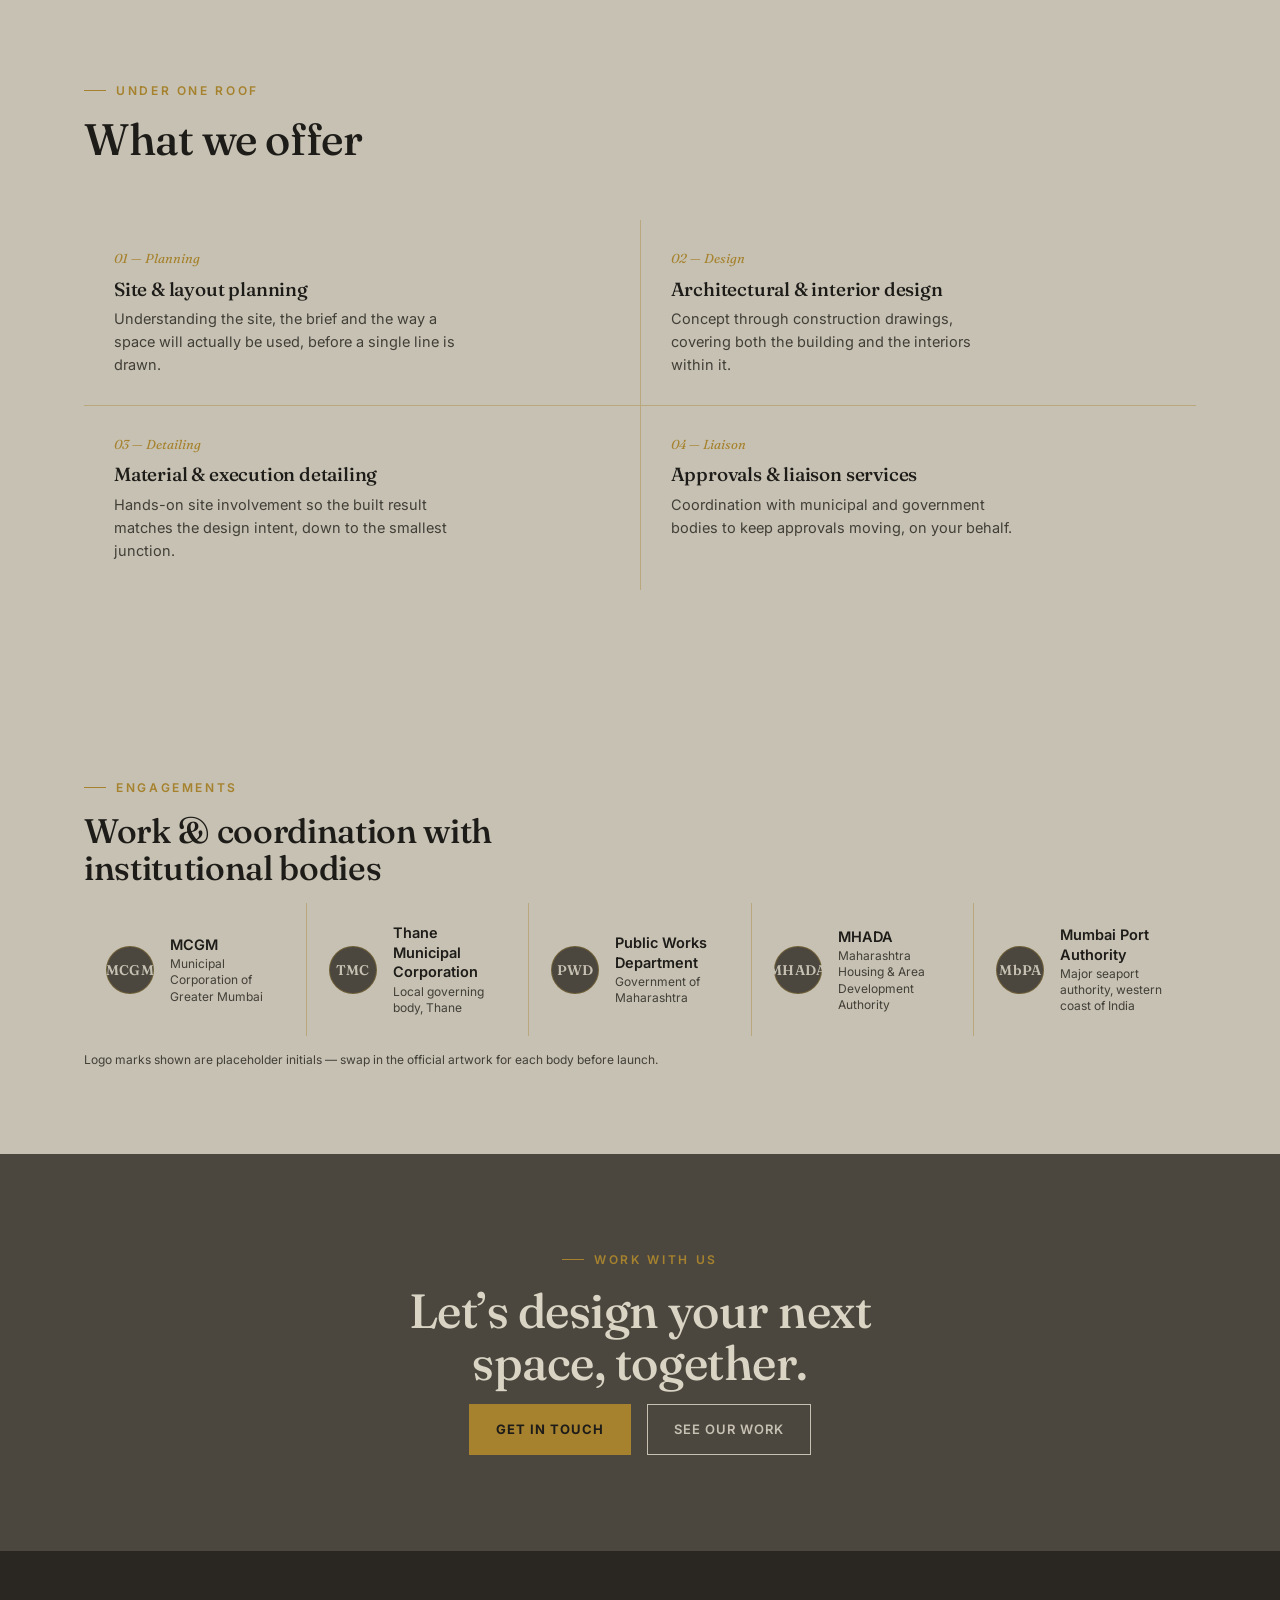
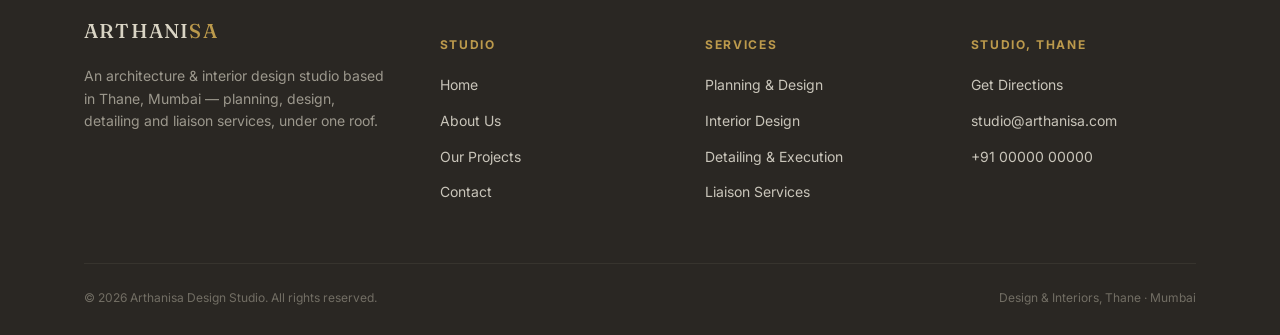
==== commit 0937c459: "Add files via upload" ====
--- a/about.html
+++ b/about.html
@@ -91,22 +91,22 @@
 <section class="section section--dark">
   <div class="wrap">
     <div class="eyebrow reveal">Our approach</div>
-    <h2 class="reveal" style="color:#FAFAFA; font-size:clamp(28px,3.6vw,44px); max-width:18ch;">Simplicity, warmth and honesty — at any scale</h2>
+    <h2 class="reveal" style="color:#D9D4C4; font-size:clamp(28px,3.6vw,44px); max-width:18ch;">Simplicity, warmth and honesty — at any scale</h2>
     <div class="value-list reveal">
       <div class="value-item">
-        <h4 style="color:#FAFAFA;">Simplicity</h4>
+        <h4 style="color:#D9D4C4;">Simplicity</h4>
         <p>Design decisions that hold up over time, not trends that fade in a season.</p>
       </div>
       <div class="value-item">
-        <h4 style="color:#FAFAFA;">Warmth</h4>
+        <h4 style="color:#D9D4C4;">Warmth</h4>
         <p>Spaces designed to feel lived-in and personal, never sterile or generic.</p>
       </div>
       <div class="value-item">
-        <h4 style="color:#FAFAFA;">Integrity</h4>
+        <h4 style="color:#D9D4C4;">Integrity</h4>
         <p>Fair, transparent, responsible service — no compromise on our principles.</p>
       </div>
       <div class="value-item">
-        <h4 style="color:#FAFAFA;">Attention</h4>
+        <h4 style="color:#D9D4C4;">Attention</h4>
         <p>Close involvement in planning, detailing and liaison, start to finish.</p>
       </div>
     </div>
--- a/style.css
+++ b/style.css
@@ -7,27 +7,28 @@
 @import url('https://fonts.googleapis.com/css2?family=Fraunces:ital,opsz,wght@0,9..144,400;0,9..144,500;0,9..144,600;1,9..144,400&family=Inter:wght@400;500;600;700&display=swap');
 
 :root{
-  /* greys — neutral concrete / drafting-paper range (no warm/beige cast) */
-  --ink:        #262626;
-  --charcoal:   #545454;
-  --charcoal-2: #47474A;
-  --charcoal-3: #454545;
-  --paper:      #ECECEA;
-  --paper-2:    #E0E0DD;
-  --paper-3:    #D2D2CE;
-  --grey-text:  #68696A;
-  --grey-line:  #C7C7C4;
-
-  /* gold foil — pulled up from an accent into a true second theme colour,
-     to match the foil-stamped grey/charcoal cards this palette is built from */
+  /* greys — every tone here is a true grey/stone/charcoal; nothing near white */
+  --ink:        #1E1C19;
+  --charcoal:   #4B473F;
+  --charcoal-2: #3E3A34;
+  --charcoal-3: #2A2723;
+  --paper:      #C6C1B2;
+  --paper-2:    #B9B4A3;
+  --paper-3:    #ABA695;
+  --grey-text:  #423F38;
+  --grey-line:  #98917E;
+
+  /* gold foil — the site's only "bright" colour, standing in for the white
+     highlights a normal site would use */
   --gold:       #A6822E;
   --gold-2:     #BC9A4C;
   --gold-soft:  rgba(166,130,46,0.14);
   --gold-line:  rgba(166,130,46,0.4);
   --gold-deep:  #8A6A24;
-  --onyx:       #1A1A1A;
-
-  --white:      #FAFAFA;
+
+  /* cream — the lightest tone on the page, used only where a light bg needs
+     a light foreground; a warm stone, never a literal white */
+  --cream:      #D9D4C4;
 
   --font-display: 'Fraunces', serif;
   --font-body: 'Inter', sans-serif;
@@ -118,13 +119,13 @@
   overflow:hidden;
   transition:background .35s var(--ease), color .35s var(--ease), border-color .35s var(--ease);
 }
-.btn:hover{ background:var(--ink); color:var(--white); }
-.btn--gold{ border-color:var(--gold); background:var(--gold); color:var(--white); }
-.btn--gold:hover{ background:var(--gold-2); border-color:var(--gold-2); color:var(--white); }
+.btn:hover{ background:var(--ink); color:var(--cream); }
+.btn--gold{ border-color:var(--gold); background:var(--gold); color:var(--ink); font-weight:700; }
+.btn--gold:hover{ background:var(--gold-2); border-color:var(--gold-2); color:var(--ink); }
 .btn--gold::after{
   content:"";
   position:absolute; top:0; left:-60%; width:40%; height:100%;
-  background:linear-gradient(115deg, transparent, rgba(255,255,255,0.45), transparent);
+  background:linear-gradient(115deg, transparent, rgba(217,212,196,0.4), transparent);
   transform:skewX(-18deg);
   transition:left .6s var(--ease);
   pointer-events:none;
@@ -133,7 +134,7 @@
 .btn--on-dark{ border-color:var(--paper); color:var(--paper); }
 .btn--on-dark:hover{ background:var(--paper); color:var(--ink); }
 .btn--foil{ border-color:var(--gold-line); color:var(--gold-deep); }
-.btn--foil:hover{ background:var(--gold); border-color:var(--gold); color:var(--white); }
+.btn--foil:hover{ background:var(--gold); border-color:var(--gold); color:var(--ink); }
 .btn svg{ width:14px; height:14px; transition:transform .35s var(--ease); }
 .btn:hover svg{ transform:translateX(4px); }
 
@@ -163,11 +164,11 @@
   border-bottom:1px solid transparent;
 }
 .site-header.is-scrolled{
-  background:rgba(236,236,234,0.62);
+  background:rgba(198,193,178,0.86);
   backdrop-filter:blur(18px) saturate(1.1);
   -webkit-backdrop-filter:blur(18px) saturate(1.1);
   padding:14px 0;
-  border-bottom:1px solid rgba(199,199,196,0.7);
+  border-bottom:1px solid rgba(152,145,126,0.7);
 }
 .site-header .wrap{ display:flex; align-items:center; justify-content:space-between; gap:20px; }
 
@@ -187,7 +188,7 @@
   font-size:20px;
   letter-spacing:.06em;
   font-weight:500;
-  color:var(--white);
+  color:var(--cream);
   transition:color .4s var(--ease);
 }
 .logo-word em{ color:var(--gold-2); font-style:normal; transition:color .4s var(--ease); }
@@ -215,7 +216,7 @@
   letter-spacing:.06em;
   text-transform:uppercase;
   font-weight:600;
-  color:var(--white);
+  color:var(--cream);
   position:relative;
   padding:4px 0;
   transition:color .3s var(--ease);
@@ -240,7 +241,7 @@
 .site-header.is-scrolled .nav-links a{ color:var(--ink); }
 .site-header.is-scrolled .nav-links a::after{ background:var(--gold); }
 .site-header.is-scrolled .nav-links a.is-active{ color:var(--gold); }
-.site-header.is-scrolled .nav-links a.nav-cta{ border-color:var(--gold); background:var(--gold); color:var(--white); }
+.site-header.is-scrolled .nav-links a.nav-cta{ border-color:var(--gold); background:var(--gold); color:var(--ink); }
 .site-header.is-scrolled .nav-links a.nav-cta:hover{ background:transparent; color:var(--gold); }
 
 /* the toggle — hidden while the full row shows, appears once scrolled (or always, on narrow screens) */
@@ -249,7 +250,7 @@
   background:none; border:none; cursor:pointer; padding:8px;
   position:relative; z-index:101;
 }
-.nav-toggle span{ display:block; width:24px; height:1.5px; background:var(--white); transition:transform .3s var(--ease), opacity .3s var(--ease), background .4s var(--ease); }
+.nav-toggle span{ display:block; width:24px; height:1.5px; background:var(--cream); transition:transform .3s var(--ease), opacity .3s var(--ease), background .4s var(--ease); }
 .site-header.is-scrolled .nav-toggle span{ background:var(--ink); }
 .nav-toggle.is-active span:nth-child(1){ transform:translateY(7px) rotate(45deg); }
 .nav-toggle.is-active span:nth-child(2){ opacity:0; }
@@ -281,7 +282,7 @@
 .site-header.is-scrolled .nav-links a.is-active{ color:var(--gold); }
 .site-header.is-scrolled .nav-links a.nav-cta{
   display:flex; justify-content:center; text-align:center;
-  border-color:var(--gold); background:var(--gold); color:var(--white);
+  border-color:var(--gold); background:var(--gold); color:var(--ink);
 }
 .site-header.is-scrolled .nav-links a.nav-cta:hover{ background:transparent; color:var(--gold); }
 
@@ -309,7 +310,7 @@
   .nav-links a.is-active{ color:var(--gold) !important; }
   .nav-links a.nav-cta{
     display:flex; justify-content:center; text-align:center;
-    border-color:var(--gold) !important; background:var(--gold) !important; color:var(--white) !important;
+    border-color:var(--gold) !important; background:var(--gold) !important; color:var(--ink) !important;
   }
   .nav-links a.nav-cta:hover{ background:transparent !important; color:var(--gold) !important; }
 }
@@ -326,8 +327,8 @@
 .hero-grid{
   position:absolute; inset:0;
   background-image:
-    linear-gradient(rgba(230,230,228,0.055) 1px, transparent 1px),
-    linear-gradient(90deg, rgba(230,230,228,0.055) 1px, transparent 1px);
+    linear-gradient(rgba(188,154,76,0.07) 1px, transparent 1px),
+    linear-gradient(90deg, rgba(188,154,76,0.07) 1px, transparent 1px);
   background-size:48px 48px;
   mask-image:linear-gradient(to bottom, rgba(0,0,0,.9), rgba(0,0,0,.15));
 }
@@ -355,7 +356,7 @@
 .hero h1{
   font-size:clamp(40px,6.4vw,84px);
   max-width:16ch;
-  color:var(--white);
+  color:var(--cream);
   margin-bottom:28px;
 }
 .hero h1 em{ font-style:italic; color:var(--gold-2); font-weight:400; }
@@ -391,7 +392,7 @@
 }
 .page-hero .hero-grid{ mask-image:linear-gradient(to bottom, rgba(0,0,0,.9), rgba(0,0,0,.35)); }
 .page-hero .wrap{ position:relative; z-index:1; }
-.page-hero h1{ font-size:clamp(38px,5.6vw,64px); color:var(--white); max-width:14ch; }
+.page-hero h1{ font-size:clamp(38px,5.6vw,64px); color:var(--cream); max-width:14ch; }
 .page-hero .lede{ color:#B9B5AA; max-width:560px; }
 .page-hero .eyebrow{ color:var(--gold-2); }
 
@@ -489,7 +490,7 @@
   cursor:pointer; transition:all .3s var(--ease);
 }
 .filter-btn:hover{ border-color:var(--gold); color:var(--ink); }
-.filter-btn.is-active{ background:var(--ink); border-color:var(--ink); color:var(--white); }
+.filter-btn.is-active{ background:var(--ink); border-color:var(--ink); color:var(--cream); }
 
 /* ---------- project feature list (StudioMAT-style: map + gallery + spec sheet) ---------- */
 .project-list{ margin-top:36px; }
@@ -584,7 +585,7 @@
   position:relative;
 }
 .testimonial:last-child{ border-bottom:1px solid #413F39; }
-.testimonial p{ font-family:var(--font-display); font-style:italic; font-size:clamp(18px,2vw,23px); margin:0 0 14px; color:var(--white); line-height:1.45; }
+.testimonial p{ font-family:var(--font-display); font-style:italic; font-size:clamp(18px,2vw,23px); margin:0 0 14px; color:var(--cream); line-height:1.45; }
 .testimonial p::before{ content:"\201C"; color:var(--gold-2); font-style:normal; margin-right:4px; }
 .testimonial .who{ font-size:12px; letter-spacing:.1em; text-transform:uppercase; color:var(--gold-2); }
 @media (max-width:700px){ .testimonial{ grid-template-columns:1fr; } }
@@ -594,7 +595,7 @@
   background:var(--charcoal); color:var(--paper);
   padding:clamp(56px,8vw,96px) 0; text-align:center;
 }
-.cta-band h2{ color:var(--white); font-size:clamp(30px,4vw,48px); max-width:16ch; margin:0 auto 16px; }
+.cta-band h2{ color:var(--cream); font-size:clamp(30px,4vw,48px); max-width:16ch; margin:0 auto 16px; }
 .cta-band .lede{ margin:0 auto 36px; color:#B9B5AA; }
 .cta-actions{ display:flex; gap:16px; justify-content:center; flex-wrap:wrap; }
 
@@ -618,14 +619,14 @@
 .form-field textarea{ resize:vertical; min-height:110px; }
 .form-note{ font-size:12px; color:var(--grey-text); margin-top:-6px; }
 
-.map-wrap{ border:1px solid var(--grey-line); margin-top:56px; }
-.map-wrap iframe{ width:100%; height:420px; border:0; filter:grayscale(1) contrast(1.05); display:block; }
+.map-wrap{ border:1px solid var(--grey-line); margin-top:56px; background:var(--charcoal-3); }
+.map-wrap iframe{ width:100%; height:420px; border:0; filter:grayscale(1) invert(88%) contrast(0.88) brightness(0.92); display:block; }
 @media (max-width:880px){ .contact-layout{ grid-template-columns:1fr; } }
 
 /* ---------- footer ---------- */
 .site-footer{ background:var(--charcoal-3); color:#9C988D; padding:64px 0 28px; }
 .footer-top{ display:grid; grid-template-columns:1.4fr 1fr 1fr 1fr; gap:40px; padding-bottom:48px; border-bottom:1px solid #37342E; }
-.footer-brand .logo-word{ color:var(--white); }
+.footer-brand .logo-word{ color:var(--cream); }
 .footer-brand p{ color:#9C988D; font-size:14px; margin-top:18px; max-width:34ch; }
 .footer-col h5{ font-size:12px; letter-spacing:.14em; text-transform:uppercase; color:var(--gold-2); margin-bottom:18px; }
 .footer-col li{ margin-bottom:10px; }
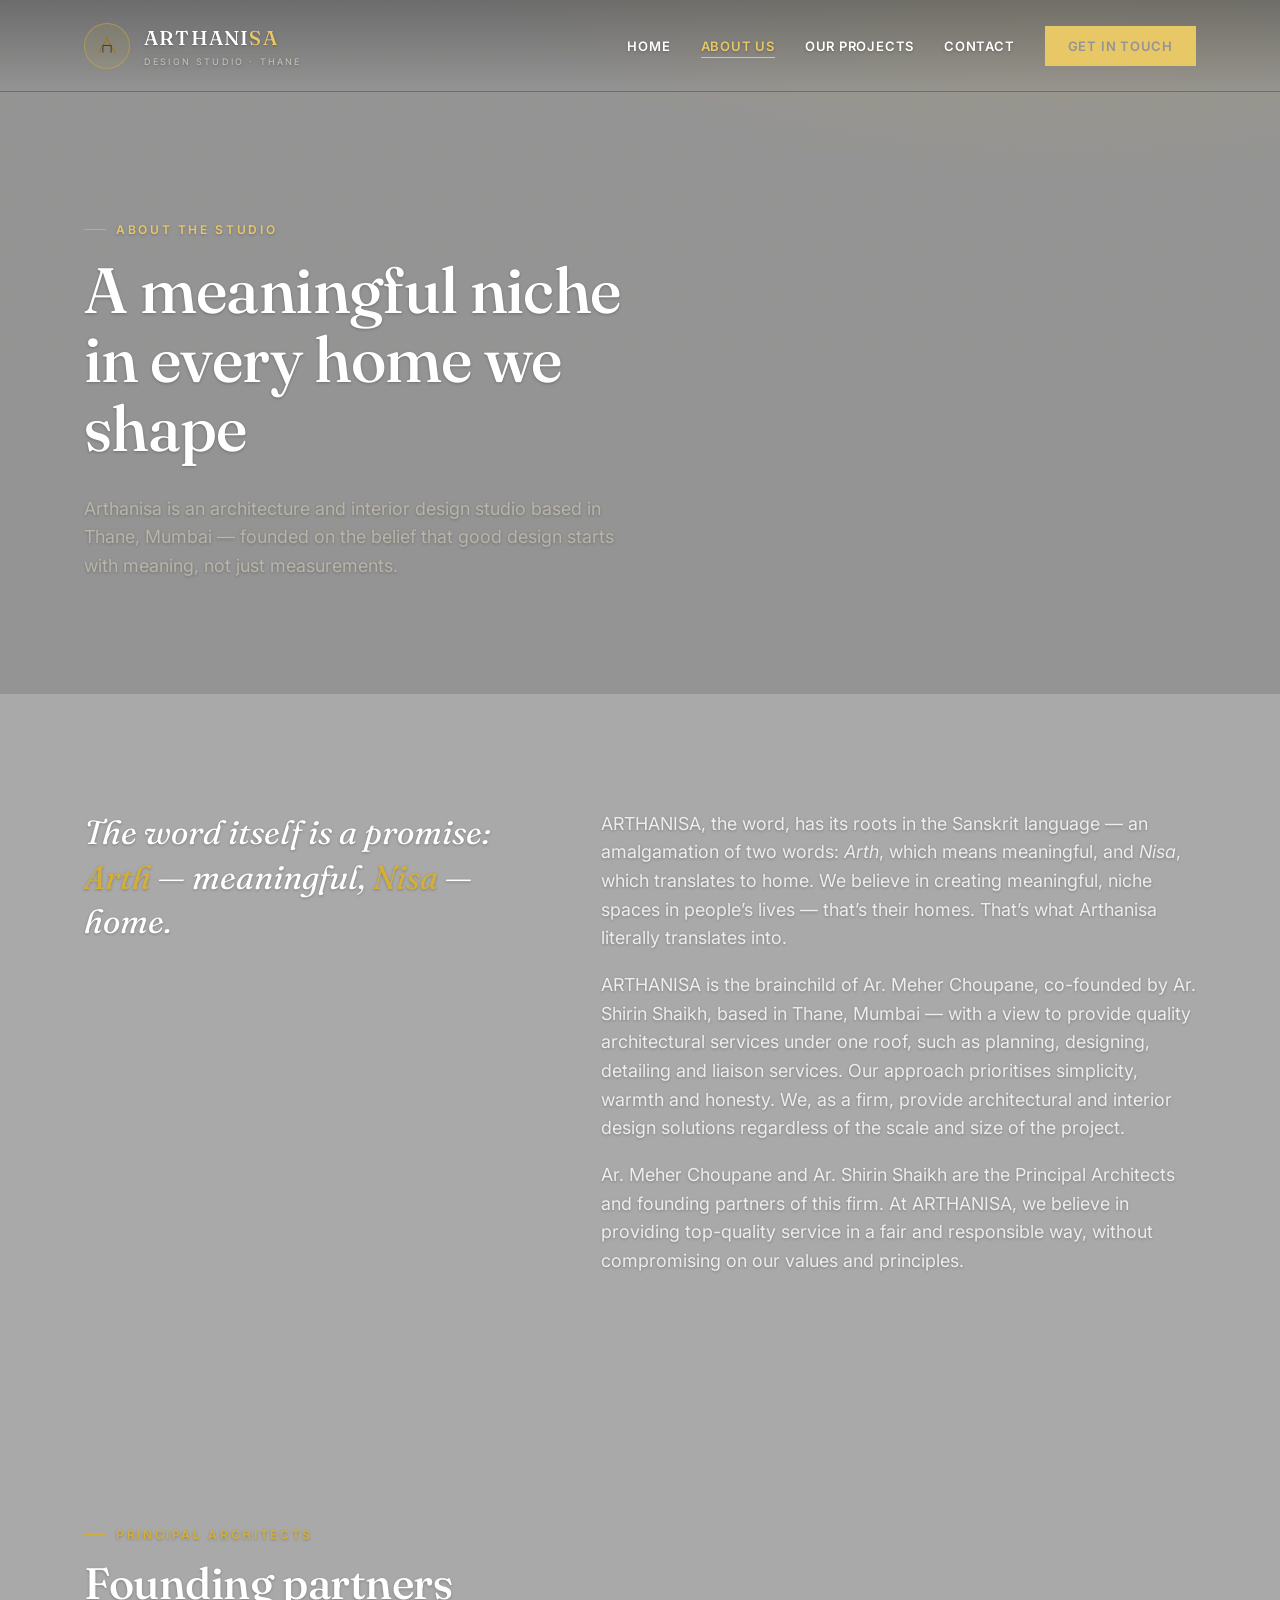
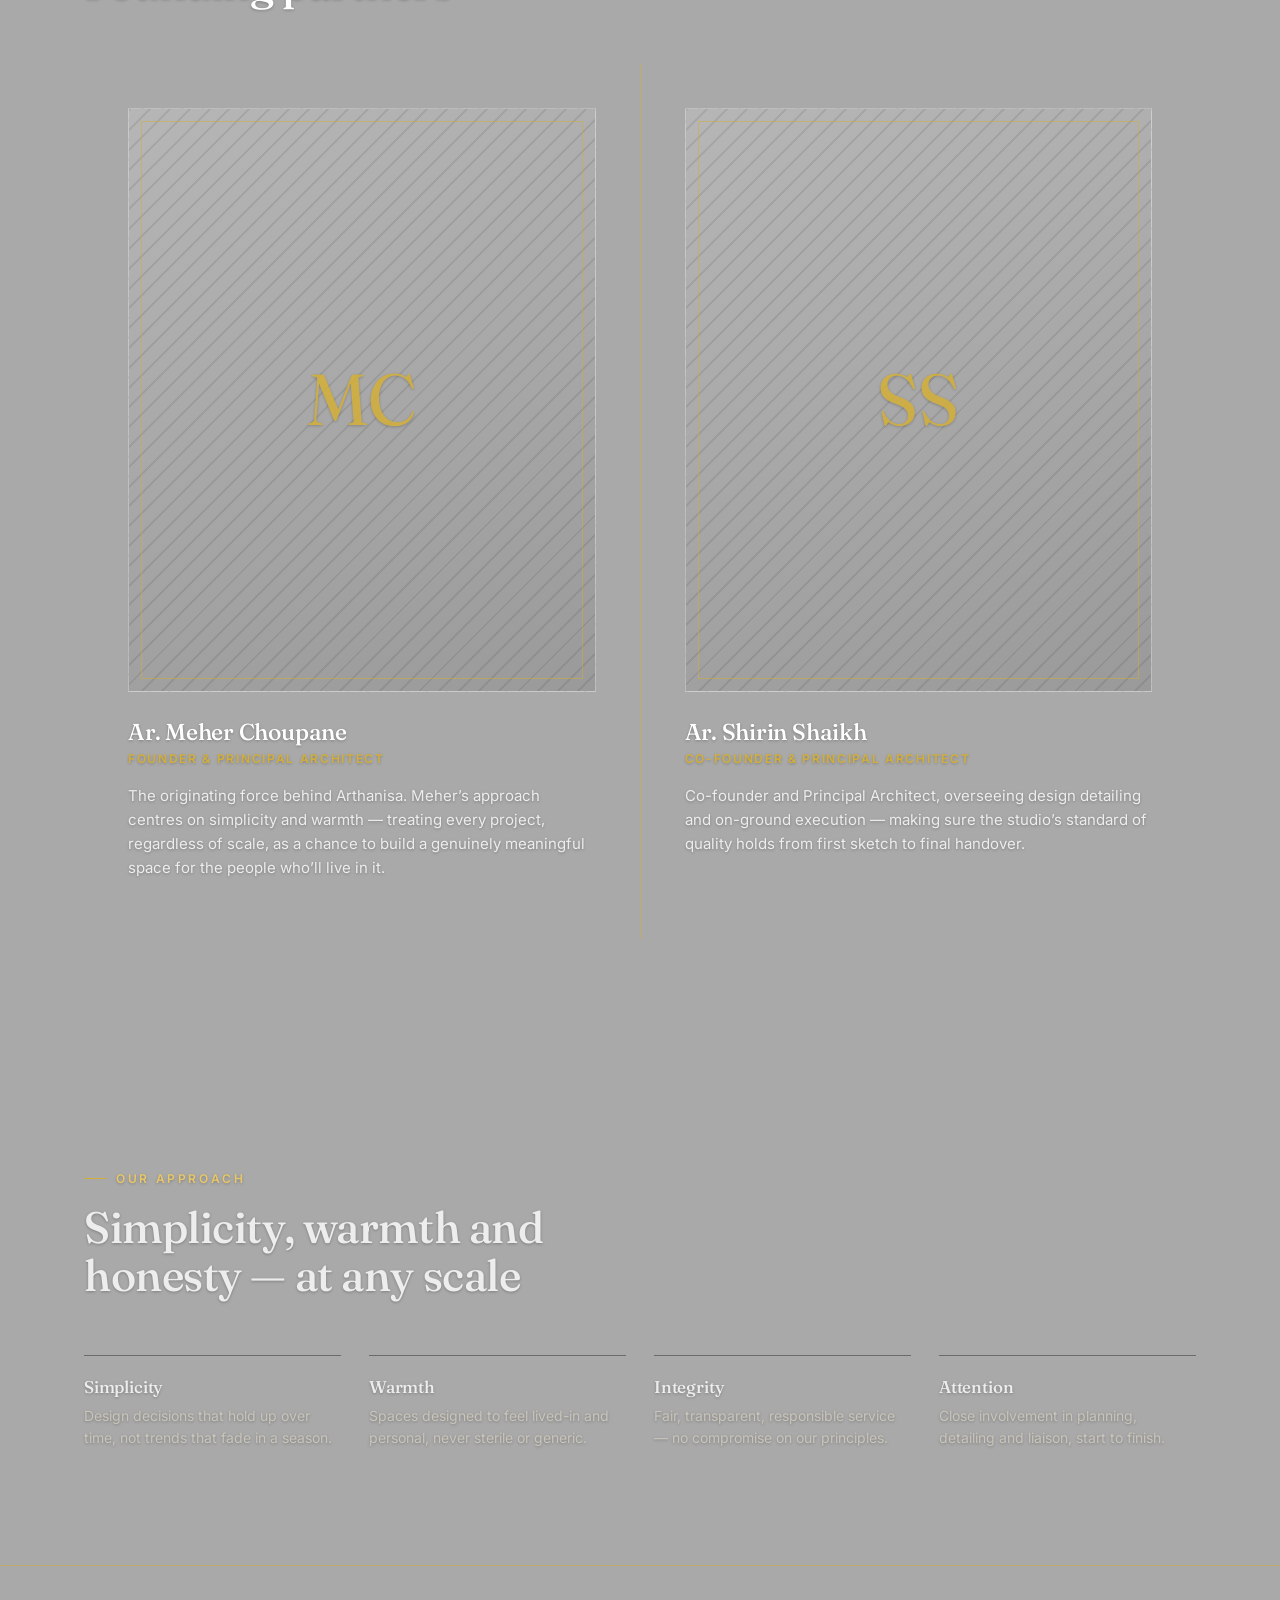
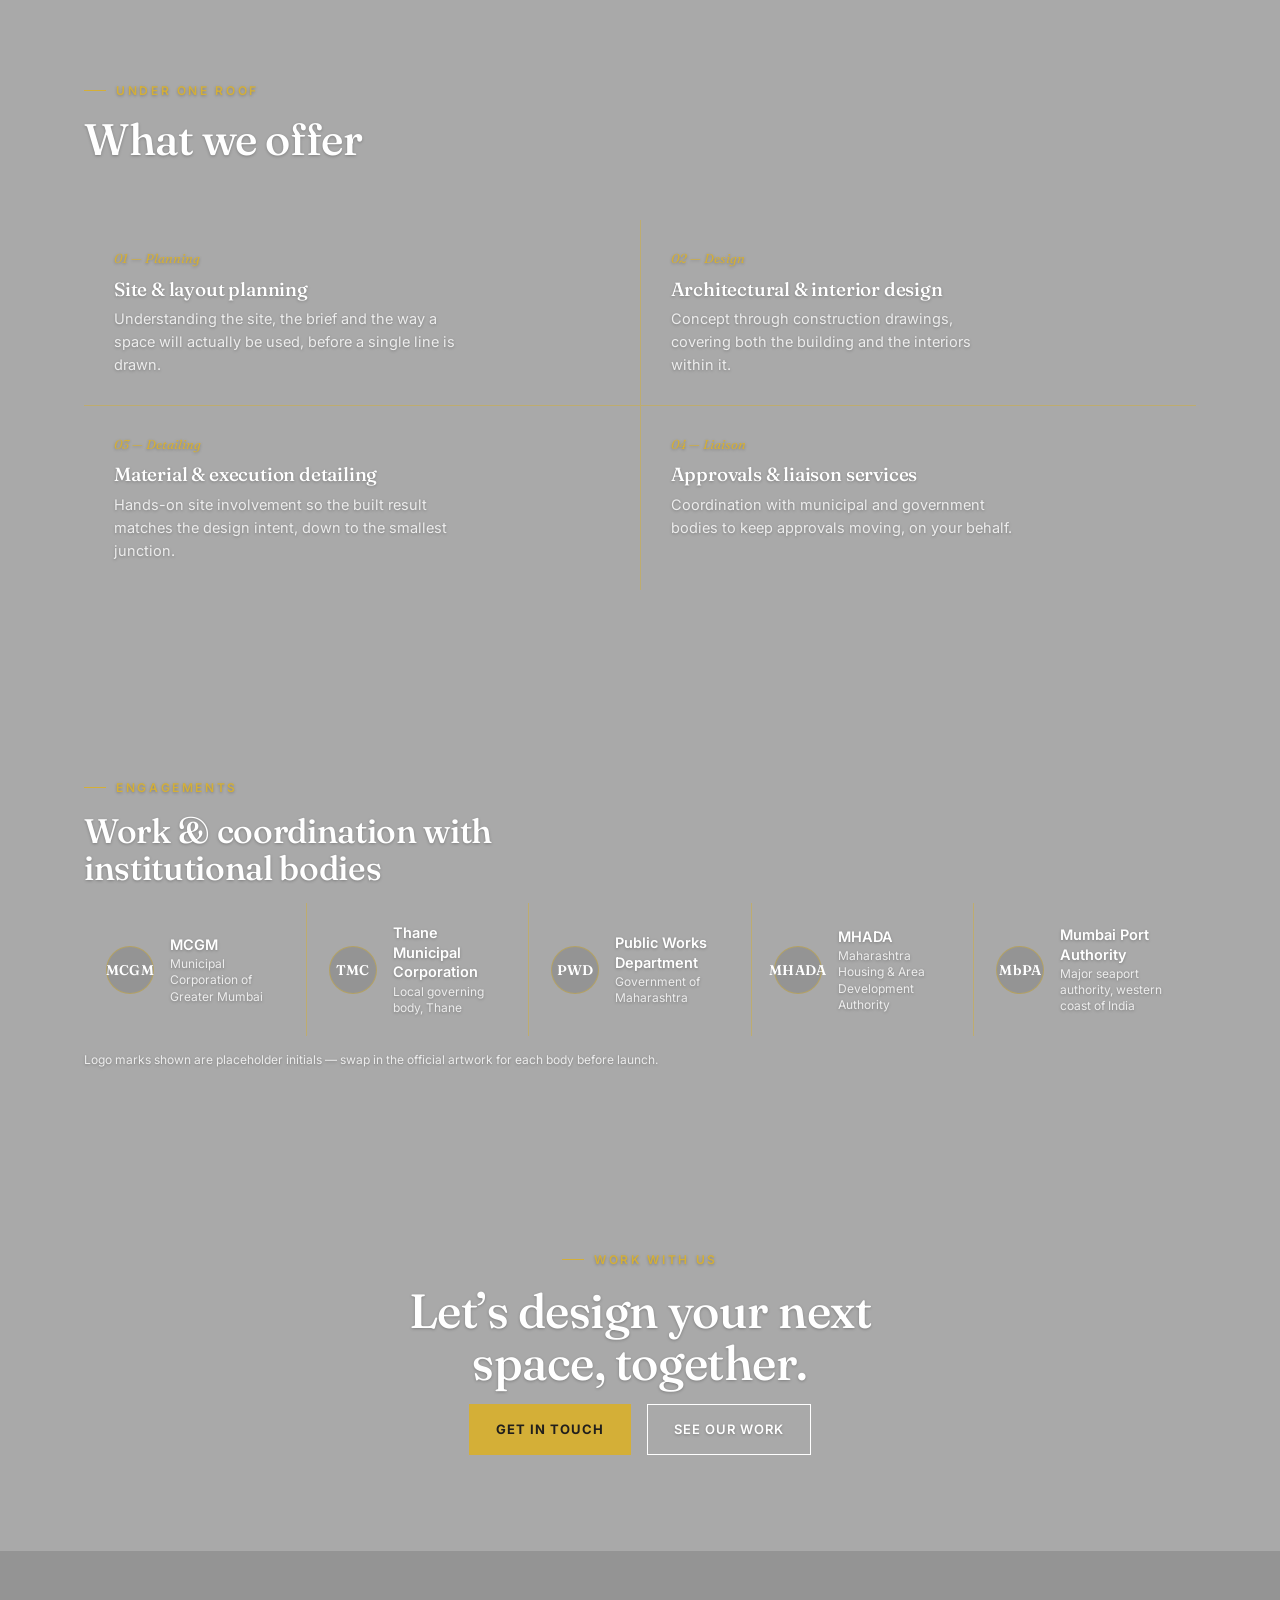
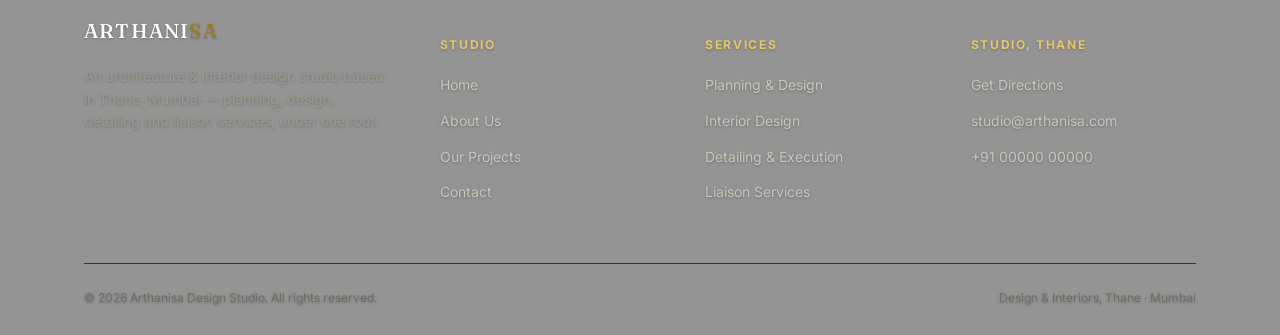
==== commit dca70cdd: "Update about.html" ====
--- a/about.html
+++ b/about.html
@@ -17,9 +17,9 @@
     <a href="index.html" class="logo">
       <span class="logo-badge">
         <svg class="logo-mark" viewBox="0 0 40 40" fill="none" xmlns="http://www.w3.org/2000/svg">
-          <path d="M5 32 L20 7 L35 32" stroke="#A6822E" stroke-width="2"/>
-          <path d="M12.5 32 V19 H27.5 V32" stroke="#1C1C1C" stroke-width="1.4"/>
-          <circle cx="20" cy="7" r="2.1" fill="#A6822E"/>
+          <path d="M5 32 L20 7 L35 32" stroke="#9A7A22" stroke-width="2"/>
+          <path d="M12.5 32 V19 H27.5 V32" stroke="#26251F" stroke-width="1.4"/>
+          <circle cx="20" cy="7" r="2.1" fill="#9A7A22"/>
         </svg>
       </span>
       <span>
@@ -91,22 +91,22 @@
 <section class="section section--dark">
   <div class="wrap">
     <div class="eyebrow reveal">Our approach</div>
-    <h2 class="reveal" style="color:#D9D4C4; font-size:clamp(28px,3.6vw,44px); max-width:18ch;">Simplicity, warmth and honesty — at any scale</h2>
+    <h2 class="reveal" style="font-size:clamp(28px,3.6vw,44px); max-width:18ch;">Simplicity, warmth and honesty — at any scale</h2>
     <div class="value-list reveal">
       <div class="value-item">
-        <h4 style="color:#D9D4C4;">Simplicity</h4>
+        <h4>Simplicity</h4>
         <p>Design decisions that hold up over time, not trends that fade in a season.</p>
       </div>
       <div class="value-item">
-        <h4 style="color:#D9D4C4;">Warmth</h4>
+        <h4>Warmth</h4>
         <p>Spaces designed to feel lived-in and personal, never sterile or generic.</p>
       </div>
       <div class="value-item">
-        <h4 style="color:#D9D4C4;">Integrity</h4>
+        <h4>Integrity</h4>
         <p>Fair, transparent, responsible service — no compromise on our principles.</p>
       </div>
       <div class="value-item">
-        <h4 style="color:#D9D4C4;">Attention</h4>
+        <h4>Attention</h4>
         <p>Close involvement in planning, detailing and liaison, start to finish.</p>
       </div>
     </div>
@@ -176,7 +176,7 @@
   <div class="wrap">
     <div class="footer-top">
       <div class="footer-brand">
-        <span class="logo-word">ARTHANI<em style="color:#BC9A4C;font-style:normal;">SA</em></span>
+        <span class="logo-word">ARTHANI<em style="color:#9A7A22;font-style:normal;">SA</em></span>
         <p>An architecture &amp; interior design studio based in Thane, Mumbai — planning, design, detailing and liaison services, under one roof.</p>
       </div>
       <div class="footer-col">
--- a/style.css
+++ b/style.css
@@ -7,28 +7,31 @@
 @import url('https://fonts.googleapis.com/css2?family=Fraunces:ital,opsz,wght@0,9..144,400;0,9..144,500;0,9..144,600;1,9..144,400&family=Inter:wght@400;500;600;700&display=swap');
 
 :root{
-  /* greys — every tone here is a true grey/stone/charcoal; nothing near white */
-  --ink:        #1E1C19;
-  --charcoal:   #4B473F;
-  --charcoal-2: #3E3A34;
-  --charcoal-3: #2A2723;
-  --paper:      #C6C1B2;
-  --paper-2:    #B9B4A3;
-  --paper-3:    #ABA695;
-  --grey-text:  #423F38;
-  --grey-line:  #98917E;
-
-  /* gold foil — the site's only "bright" colour, standing in for the white
-     highlights a normal site would use */
-  --gold:       #A6822E;
-  --gold-2:     #BC9A4C;
-  --gold-soft:  rgba(166,130,46,0.14);
-  --gold-line:  rgba(166,130,46,0.4);
-  --gold-deep:  #8A6A24;
-
-  /* cream — the lightest tone on the page, used only where a light bg needs
-     a light foreground; a warm stone, never a literal white */
-  --cream:      #D9D4C4;
+  /* one grey, everywhere — this is the site's only background color */
+  --ink:        #FFFFFF;
+  --charcoal:   #A9A9A9;
+  --charcoal-2: #9E9E9E;
+  --charcoal-3: #949494;
+  --paper:      #A9A9A9;
+  --paper-2:    #9A9A9A;
+  --paper-3:    #B6B6B6;
+  --grey-text:  #EDEDED;
+  --grey-line:  rgba(255,255,255,0.32);
+
+  /* a dark tone reserved for text that sits on top of gold or white fills,
+     where the contrast needs to flip */
+  --dark:       #211F1C;
+
+  /* gold foil — the site's accent colour */
+  --gold:       #D4AF37;
+  --gold-2:     #E8C766;
+  --gold-soft:  rgba(212,175,55,0.16);
+  --gold-line:  rgba(212,175,55,0.5);
+  --gold-deep:  #B8942E;
+
+  /* cream — the site's brightest white, used for the biggest headlines and
+     brand marks */
+  --cream:      #FFFFFF;
 
   --font-display: 'Fraunces', serif;
   --font-body: 'Inter', sans-serif;
@@ -48,9 +51,13 @@
   font-family:var(--font-body);
   font-weight:400;
   line-height:1.6;
+  text-shadow:0 1px 3px rgba(0,0,0,0.25);
   -webkit-font-smoothing:antialiased;
   overflow-x:hidden;
   max-width:100%;
+}
+.btn:hover, .btn--gold, .nav-links a.nav-cta, .org-badge .mark, .filter-btn.is-active{
+  text-shadow:none;
 }
 img{ max-width:100%; display:block; }
 a{ color:inherit; text-decoration:none; }
@@ -91,7 +98,7 @@
 }
 .section{ padding:clamp(64px,9vw,120px) 0; }
 .section--tight{ padding:clamp(40px,6vw,72px) 0; }
-.section--dark{ background:var(--charcoal); color:var(--paper); }
+.section--dark{ background:var(--charcoal); color:var(--grey-text); }
 .section--dark .eyebrow{ color:var(--gold-2); }
 .grid-line-top{ border-top:1px solid var(--gold-line); }
 .center{ text-align:center; }
@@ -119,9 +126,9 @@
   overflow:hidden;
   transition:background .35s var(--ease), color .35s var(--ease), border-color .35s var(--ease);
 }
-.btn:hover{ background:var(--ink); color:var(--cream); }
-.btn--gold{ border-color:var(--gold); background:var(--gold); color:var(--ink); font-weight:700; }
-.btn--gold:hover{ background:var(--gold-2); border-color:var(--gold-2); color:var(--ink); }
+.btn:hover{ background:var(--gold); border-color:var(--gold); color:var(--dark); }
+.btn--gold{ border-color:var(--gold); background:var(--gold); color:var(--dark); font-weight:700; }
+.btn--gold:hover{ background:var(--gold-2); border-color:var(--gold-2); color:var(--dark); }
 .btn--gold::after{
   content:"";
   position:absolute; top:0; left:-60%; width:40%; height:100%;
@@ -131,10 +138,10 @@
   pointer-events:none;
 }
 .btn--gold:hover::after{ left:130%; }
-.btn--on-dark{ border-color:var(--paper); color:var(--paper); }
-.btn--on-dark:hover{ background:var(--paper); color:var(--ink); }
-.btn--foil{ border-color:var(--gold-line); color:var(--gold-deep); }
-.btn--foil:hover{ background:var(--gold); border-color:var(--gold); color:var(--ink); }
+.btn--on-dark{ border-color:var(--cream); color:var(--cream); }
+.btn--on-dark:hover{ background:var(--cream); color:var(--dark); }
+.btn--foil{ border-color:var(--gold-line); color:var(--gold-2); }
+.btn--foil:hover{ background:var(--gold); border-color:var(--gold); color:var(--dark); }
 .btn svg{ width:14px; height:14px; transition:transform .35s var(--ease); }
 .btn:hover svg{ transform:translateX(4px); }
 
@@ -164,11 +171,11 @@
   border-bottom:1px solid transparent;
 }
 .site-header.is-scrolled{
-  background:rgba(198,193,178,0.86);
+  background:rgba(169,169,169,0.94);
   backdrop-filter:blur(18px) saturate(1.1);
   -webkit-backdrop-filter:blur(18px) saturate(1.1);
   padding:14px 0;
-  border-bottom:1px solid rgba(152,145,126,0.7);
+  border-bottom:1px solid rgba(255,255,255,0.14);
 }
 .site-header .wrap{ display:flex; align-items:center; justify-content:space-between; gap:20px; }
 
@@ -177,7 +184,7 @@
   display:flex; align-items:center; justify-content:center;
   width:46px; height:46px; flex:none; border-radius:50%;
   border:1px solid var(--gold-line);
-  background:rgba(166,130,46,0.08);
+  background:rgba(212,175,55,0.08);
   transition:border-color .4s var(--ease), background .4s var(--ease);
 }
 .site-header.is-scrolled .logo-badge{ border-color:var(--gold); background:var(--gold-soft); }
@@ -241,7 +248,7 @@
 .site-header.is-scrolled .nav-links a{ color:var(--ink); }
 .site-header.is-scrolled .nav-links a::after{ background:var(--gold); }
 .site-header.is-scrolled .nav-links a.is-active{ color:var(--gold); }
-.site-header.is-scrolled .nav-links a.nav-cta{ border-color:var(--gold); background:var(--gold); color:var(--ink); }
+.site-header.is-scrolled .nav-links a.nav-cta{ border-color:var(--gold); background:var(--gold); color:var(--dark); }
 .site-header.is-scrolled .nav-links a.nav-cta:hover{ background:transparent; color:var(--gold); }
 
 /* the toggle — hidden while the full row shows, appears once scrolled (or always, on narrow screens) */
@@ -282,7 +289,7 @@
 .site-header.is-scrolled .nav-links a.is-active{ color:var(--gold); }
 .site-header.is-scrolled .nav-links a.nav-cta{
   display:flex; justify-content:center; text-align:center;
-  border-color:var(--gold); background:var(--gold); color:var(--ink);
+  border-color:var(--gold); background:var(--gold); color:var(--dark);
 }
 .site-header.is-scrolled .nav-links a.nav-cta:hover{ background:transparent; color:var(--gold); }
 
@@ -310,7 +317,7 @@
   .nav-links a.is-active{ color:var(--gold) !important; }
   .nav-links a.nav-cta{
     display:flex; justify-content:center; text-align:center;
-    border-color:var(--gold) !important; background:var(--gold) !important; color:var(--ink) !important;
+    border-color:var(--gold) !important; background:var(--gold) !important; color:var(--dark) !important;
   }
   .nav-links a.nav-cta:hover{ background:transparent !important; color:var(--gold) !important; }
 }
@@ -321,7 +328,7 @@
   min-height:100vh;
   display:flex; align-items:flex-end;
   background:var(--charcoal-3);
-  color:var(--paper);
+  color:var(--grey-text);
   overflow:hidden;
 }
 .hero-grid{
@@ -334,7 +341,7 @@
 }
 .hero-glow{
   position:absolute; inset:-20% -10% auto -10%; height:70%;
-  background:radial-gradient(60% 60% at 70% 20%, rgba(166,130,46,0.13), transparent 70%);
+  background:radial-gradient(60% 60% at 70% 20%, rgba(212,175,55,0.13), transparent 70%);
   pointer-events:none;
 }
 .hero-art{
@@ -371,7 +378,7 @@
   position:absolute; left:var(--pad); bottom:32px; z-index:2;
   display:flex; gap:36px; color:#8A867B; font-size:11px; letter-spacing:.12em; text-transform:uppercase;
 }
-.hero-coords b{ display:block; color:var(--paper); font-family:var(--font-display); font-size:22px; font-weight:500; letter-spacing:0; text-transform:none; margin-bottom:2px;}
+.hero-coords b{ display:block; color:var(--ink); font-family:var(--font-display); font-size:22px; font-weight:500; letter-spacing:0; text-transform:none; margin-bottom:2px;}
 @media (max-width:880px){
   .hero-art{ opacity:.35; width:80vw; right:-10vw; }
   .hero-coords{ display:none; }
@@ -382,12 +389,12 @@
   position:relative;
   padding:clamp(160px,20vw,220px) 0 clamp(64px,8vw,96px);
   background:var(--charcoal-3);
-  color:var(--paper);
+  color:var(--grey-text);
   overflow:hidden;
 }
 .page-hero::before{
   content:""; position:absolute; inset:-20% -10% auto -10%; height:80%;
-  background:radial-gradient(55% 60% at 78% 15%, rgba(166,130,46,0.16), transparent 70%);
+  background:radial-gradient(55% 60% at 78% 15%, rgba(212,175,55,0.16), transparent 70%);
   pointer-events:none;
 }
 .page-hero .hero-grid{ mask-image:linear-gradient(to bottom, rgba(0,0,0,.9), rgba(0,0,0,.35)); }
@@ -431,7 +438,7 @@
 .founder-photo{
   width:100%; aspect-ratio:4/5; margin-bottom:28px;
   background:
-    repeating-linear-gradient(135deg, rgba(28,28,28,0.06) 0 2px, transparent 2px 14px),
+    repeating-linear-gradient(135deg, rgba(0,0,0,0.08) 0 2px, transparent 2px 14px),
     linear-gradient(160deg, var(--paper-3), var(--paper-2));
   position:relative; overflow:hidden;
   border:1px solid var(--grey-line);
@@ -468,7 +475,7 @@
 }
 .org-badge .mark{
   flex:none; width:48px; height:48px; border-radius:50%;
-  background:var(--charcoal); color:var(--paper);
+  background:var(--charcoal-3); color:var(--cream);
   border:1px solid var(--gold-line);
   display:flex; align-items:center; justify-content:center;
   font-family:var(--font-display); font-size:14px; font-weight:600; letter-spacing:.02em;
@@ -477,9 +484,9 @@
 .org-badge .name small{ display:block; font-weight:400; color:var(--grey-text); font-size:12px; margin-top:2px; }
 .section--dark .org-badges{ background:#413F39; }
 .section--dark .org-badge{ background:var(--charcoal-2); }
-.section--dark .org-badge .name{ color:var(--paper); }
+.section--dark .org-badge .name{ color:var(--ink); }
 .section--dark .org-badge .name small{ color:#9C988D; }
-.section--dark .org-badge .mark{ background:var(--paper); color:var(--charcoal-3); }
+.section--dark .org-badge .mark{ background:var(--gold); color:var(--dark); }
 @media (max-width:560px){ .org-badge{ flex:1 1 100%; } }
 
 /* ---------- projects grid ---------- */
@@ -489,8 +496,8 @@
   font-size:12px; letter-spacing:.1em; text-transform:uppercase; font-weight:600; color:var(--grey-text);
   cursor:pointer; transition:all .3s var(--ease);
 }
-.filter-btn:hover{ border-color:var(--gold); color:var(--ink); }
-.filter-btn.is-active{ background:var(--ink); border-color:var(--ink); color:var(--cream); }
+.filter-btn:hover{ border-color:var(--gold); color:var(--gold); }
+.filter-btn.is-active{ background:var(--gold); border-color:var(--gold); color:var(--dark); }
 
 /* ---------- project feature list (StudioMAT-style: map + gallery + spec sheet) ---------- */
 .project-list{ margin-top:36px; }
@@ -541,7 +548,7 @@
 .project-thumb{
   aspect-ratio:5/4; position:relative; overflow:hidden;
   background:
-    repeating-linear-gradient(45deg, rgba(28,28,28,0.05) 0 2px, transparent 2px 16px),
+    repeating-linear-gradient(45deg, rgba(0,0,0,0.07) 0 2px, transparent 2px 16px),
     linear-gradient(150deg, var(--paper-3), var(--paper-2));
 }
 .project-thumb svg{ position:absolute; inset:0; width:100%; height:100%; }
@@ -592,7 +599,7 @@
 
 /* ---------- CTA band ---------- */
 .cta-band{
-  background:var(--charcoal); color:var(--paper);
+  background:var(--charcoal); color:var(--grey-text);
   padding:clamp(56px,8vw,96px) 0; text-align:center;
 }
 .cta-band h2{ color:var(--cream); font-size:clamp(30px,4vw,48px); max-width:16ch; margin:0 auto 16px; }
@@ -616,11 +623,13 @@
   transition:border-color .3s var(--ease);
 }
 .form-field input:focus, .form-field textarea:focus, .form-field select:focus{ border-color:var(--gold); }
+.form-field input::placeholder, .form-field textarea::placeholder{ color:var(--grey-text); opacity:0.7; }
+.form-field select{ color-scheme:dark; }
 .form-field textarea{ resize:vertical; min-height:110px; }
 .form-note{ font-size:12px; color:var(--grey-text); margin-top:-6px; }
 
 .map-wrap{ border:1px solid var(--grey-line); margin-top:56px; background:var(--charcoal-3); }
-.map-wrap iframe{ width:100%; height:420px; border:0; filter:grayscale(1) invert(88%) contrast(0.88) brightness(0.92); display:block; }
+.map-wrap iframe{ width:100%; height:420px; border:0; filter:grayscale(1) invert(90%) contrast(0.9) brightness(0.72); display:block; }
 @media (max-width:880px){ .contact-layout{ grid-template-columns:1fr; } }
 
 /* ---------- footer ---------- */
@@ -642,7 +651,7 @@
 .figure-panel{
   aspect-ratio:4/5;
   background:
-    repeating-linear-gradient(135deg, rgba(28,28,28,0.055) 0 2px, transparent 2px 16px),
+    repeating-linear-gradient(135deg, rgba(0,0,0,0.08) 0 2px, transparent 2px 16px),
     linear-gradient(155deg, var(--paper-3), var(--paper-2));
   border:1px solid var(--grey-line);
   position:relative;
